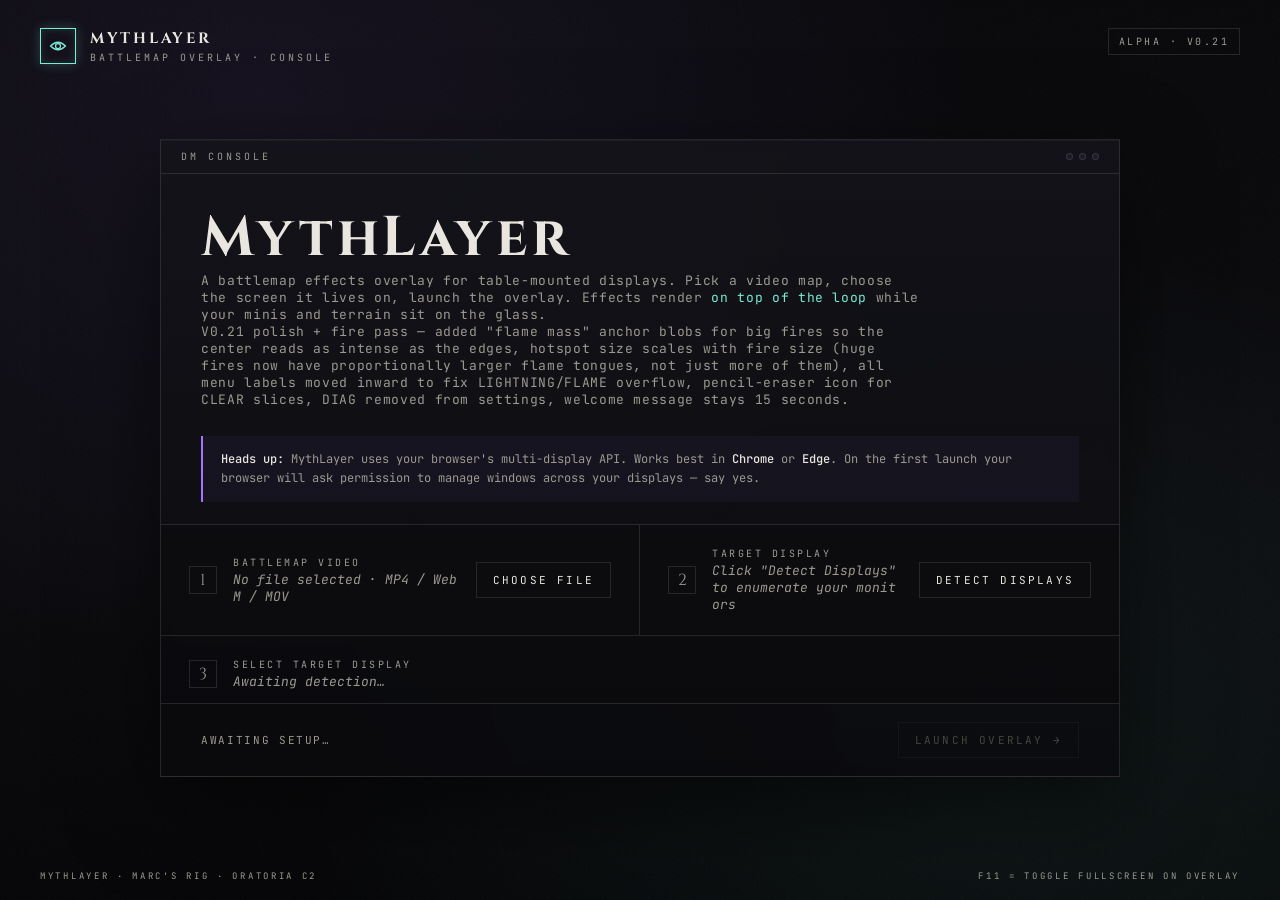
==== index.html @ 9604f80f "Add files via upload" ====
<!doctype html>
<html lang="en">
<head>
<meta charset="utf-8" />
<meta name="viewport" content="width=device-width,initial-scale=1" />
<title>MythLayer — V0.21</title>
<link rel="preconnect" href="https://fonts.googleapis.com">
<link rel="preconnect" href="https://fonts.gstatic.com" crossorigin>
<link href="https://fonts.googleapis.com/css2?family=Cinzel:wght@500;700&family=JetBrains+Mono:wght@400;500;700&display=swap" rel="stylesheet">
<style>
  /* ============================================================
     MYTHLAYER  —  shared base
     ============================================================ */
  :root {
    --void: #0a0a0d;
    --void-2: #14141a;
    --void-3: #1d1d26;
    --bone: #e8e6df;
    --bone-dim: #9c9a91;
    --veil: #7aebd6;       /* veilmark cyan */
    --shard: #a374ff;      /* shard purple */
    --gold: #e6b664;       /* warm active */
    --ember: #ff6a3d;      /* fire */
    --ice: #8fd9ff;
    --venom: #8aff7a;
    --bolt: #d6e8ff;
    --radiant: #ffe89a;    /* measurement default — pale radiant yellow */
    --line: rgba(232,230,223,0.12);
  }
  *, *::before, *::after { box-sizing: border-box; }
  html, body { margin: 0; padding: 0; height: 100%; background: var(--void); color: var(--bone); font-family: 'JetBrains Mono', monospace; overflow: hidden; }

  /* ============================================================
     LAUNCHER
     ============================================================ */
  .launcher {
    min-height: 100vh;
    display: grid;
    grid-template-rows: auto 1fr auto;
    background:
      radial-gradient(ellipse at 20% 10%, rgba(163,116,255,0.08), transparent 50%),
      radial-gradient(ellipse at 80% 90%, rgba(122,235,214,0.06), transparent 50%),
      linear-gradient(180deg, #08080b 0%, #0a0a0d 60%, #050507 100%);
    position: relative;
    overflow: auto;
  }
  .launcher::before {
    content: "";
    position: fixed; inset: 0;
    background-image: url("data:image/svg+xml;utf8,<svg xmlns='http://www.w3.org/2000/svg' width='120' height='120'><filter id='n'><feTurbulence type='fractalNoise' baseFrequency='0.9' numOctaves='2' stitchTiles='stitch'/><feColorMatrix values='0 0 0 0 0.9 0 0 0 0 0.9 0 0 0 0 0.85 0 0 0 0.06 0'/></filter><rect width='100%25' height='100%25' filter='url(%23n)'/></svg>");
    opacity: 0.5; pointer-events: none; z-index: 1;
  }
  .launcher header {
    padding: 28px 40px 0;
    display: flex; justify-content: space-between; align-items: flex-start;
    position: relative; z-index: 2;
  }
  .brand {
    display: flex; align-items: center; gap: 14px;
  }
  .brand-mark {
    width: 36px; height: 36px;
    border: 1px solid var(--veil);
    display: grid; place-items: center;
    box-shadow: 0 0 12px rgba(122,235,214,0.25), inset 0 0 8px rgba(122,235,214,0.15);
  }
  .brand-mark svg { width: 20px; height: 20px; stroke: var(--veil); fill: none; stroke-width: 1.5; }
  .brand-text {
    font-family: 'Cinzel', serif;
    letter-spacing: 0.18em;
    font-weight: 700;
    font-size: 15px;
    color: var(--bone);
  }
  .brand-text small {
    display: block;
    font-family: 'JetBrains Mono', monospace;
    font-weight: 400;
    font-size: 10px;
    letter-spacing: 0.3em;
    color: var(--bone-dim);
    margin-top: 2px;
  }
  .ver {
    font-size: 10px; letter-spacing: 0.25em;
    color: var(--bone-dim);
    border: 1px solid var(--line);
    padding: 6px 10px;
    text-transform: uppercase;
  }

  .stage {
    display: grid; place-items: center;
    padding: 40px;
    position: relative; z-index: 2;
  }
  .console {
    width: min(960px, 100%);
    border: 1px solid var(--line);
    background: linear-gradient(180deg, rgba(20,20,26,0.85), rgba(10,10,13,0.85));
    backdrop-filter: blur(6px);
    box-shadow: 0 30px 80px rgba(0,0,0,0.5), inset 0 1px 0 rgba(255,255,255,0.04);
  }
  .console-bar {
    padding: 10px 20px;
    border-bottom: 1px solid var(--line);
    display: flex; justify-content: space-between; align-items: center;
    font-size: 10px; letter-spacing: 0.3em; color: var(--bone-dim);
  }
  .console-bar .dots { display: flex; gap: 6px; }
  .console-bar .dot { width: 7px; height: 7px; border-radius: 50%; background: var(--void-3); border: 1px solid var(--line); }
  .console-bar .dot.live { background: var(--veil); box-shadow: 0 0 6px var(--veil); border-color: var(--veil); }

  .title {
    font-family: 'Cinzel', serif;
    font-weight: 700;
    font-size: 56px;
    margin: 36px 40px 6px;
    letter-spacing: 0.06em;
    line-height: 1;
    background: linear-gradient(90deg, var(--bone) 0%, var(--bone) 60%, var(--veil) 100%);
    -webkit-background-clip: text;
    background-clip: text;
    color: transparent;
  }
  .subtitle {
    margin: 0 40px 28px;
    font-size: 13px;
    color: var(--bone-dim);
    letter-spacing: 0.05em;
    max-width: 720px;
  }
  .subtitle .accent { color: var(--veil); }

  .steps {
    border-top: 1px solid var(--line);
    display: grid;
    grid-template-columns: 1fr 1fr;
  }
  .step {
    padding: 22px 28px;
    display: flex; gap: 16px; align-items: center;
    border-bottom: 1px solid var(--line);
    background: rgba(10,10,13,0.4);
  }
  .step:nth-child(odd) { border-right: 1px solid var(--line); }
  .step .num {
    width: 28px; height: 28px;
    border: 1px solid var(--line);
    display: grid; place-items: center;
    font-family: 'Cinzel', serif;
    color: var(--bone-dim);
    flex-shrink: 0;
  }
  .step.done .num { color: var(--veil); border-color: var(--veil); box-shadow: 0 0 6px rgba(122,235,214,0.3); }
  .step .body { flex: 1; }
  .step .label { display: block; font-size: 10px; letter-spacing: 0.25em; color: var(--bone-dim); text-transform: uppercase; }
  .step .value { display: block; font-size: 13px; color: var(--bone); margin-top: 2px; word-break: break-all; }
  .step .value.empty { color: var(--bone-dim); font-style: italic; }
  .step .btn { flex-shrink: 0; }

  .btn {
    background: transparent;
    border: 1px solid var(--line);
    color: var(--bone);
    font-family: 'JetBrains Mono', monospace;
    font-size: 11px; letter-spacing: 0.2em;
    padding: 10px 16px;
    text-transform: uppercase;
    cursor: pointer;
    transition: border-color 200ms, color 200ms, box-shadow 200ms;
  }
  .btn:hover { border-color: var(--veil); color: var(--veil); box-shadow: 0 0 8px rgba(122,235,214,0.2); }
  .btn:disabled { opacity: 0.4; cursor: not-allowed; }
  .btn:disabled:hover { border-color: var(--line); color: var(--bone); box-shadow: none; }
  .btn.primary {
    border-color: var(--gold); color: var(--gold);
  }
  .btn.primary:hover { box-shadow: 0 0 12px rgba(230,182,100,0.35); }
  .btn.primary:disabled { border-color: var(--line); color: var(--bone-dim); }

  .display-list {
    padding: 18px 40px 22px;
    border-bottom: 1px solid var(--line);
    display: flex; gap: 10px; flex-wrap: wrap;
  }
  /* V0.05: Step 3 header — mirrors the .step visual but spans the row above the picker */
  .step-header {
    padding: 22px 28px 12px;
    display: flex; gap: 16px; align-items: center;
    background: rgba(10,10,13,0.4);
    border-bottom: 1px solid transparent;
  }
  .step-header .num {
    width: 28px; height: 28px;
    border: 1px solid var(--line);
    display: grid; place-items: center;
    font-family: 'Cinzel', serif;
    color: var(--bone-dim);
    flex-shrink: 0;
  }
  .step-header.done .num { color: var(--veil); border-color: var(--veil); box-shadow: 0 0 6px rgba(122,235,214,0.3); }
  .step-header .label { font-size: 10px; letter-spacing: 0.25em; color: var(--bone-dim); text-transform: uppercase; display: block; }
  .step-header .value { font-size: 13px; color: var(--bone-dim); font-style: italic; margin-top: 2px; display: block; }
  .step-header.done .value { color: var(--veil); font-style: normal; }
  .display-chip {
    border: 1px solid var(--line);
    padding: 12px 14px;
    cursor: pointer;
    transition: border-color 200ms, background 200ms;
    min-width: 200px;
  }
  .display-chip:hover { border-color: var(--veil); background: rgba(122,235,214,0.05); }
  .display-chip.selected { border-color: var(--gold); background: rgba(230,182,100,0.05); box-shadow: 0 0 10px rgba(230,182,100,0.2); }
  .display-chip .dlabel { font-size: 12px; color: var(--bone); }
  .display-chip .dmeta { font-size: 10px; letter-spacing: 0.2em; color: var(--bone-dim); margin-top: 4px; text-transform: uppercase; }

  .footer {
    padding: 18px 40px;
    display: flex; justify-content: space-between; align-items: center;
    border-top: 1px solid var(--line);
  }
  .status {
    font-size: 11px; letter-spacing: 0.15em; color: var(--bone-dim); text-transform: uppercase;
  }
  .status .ok { color: var(--veil); }
  .status .warn { color: var(--gold); }
  .status .err { color: var(--ember); }

  .launcher footer {
    padding: 18px 40px;
    display: flex; justify-content: space-between;
    font-size: 9px; letter-spacing: 0.3em; color: var(--bone-dim); text-transform: uppercase;
    position: relative; z-index: 2;
  }

  /* Banner: drops down from top with status info */
  .banner {
    position: fixed; left: 50%; top: -60px;
    transform: translateX(-50%);
    padding: 14px 28px;
    background: rgba(10,10,13,0.95);
    border: 1px solid var(--gold);
    box-shadow: 0 0 20px rgba(230,182,100,0.3);
    color: var(--gold);
    font-size: 12px; letter-spacing: 0.25em; text-transform: uppercase;
    z-index: 100;
    transition: top 350ms cubic-bezier(0.2, 0.8, 0.2, 1);
    backdrop-filter: blur(8px);
    max-width: 90vw;
    text-align: center;
  }
  .banner.show { top: 24px; }
  .banner.ok { border-color: var(--veil); color: var(--veil); box-shadow: 0 0 20px rgba(122,235,214,0.3); }
  .banner.err { border-color: var(--ember); color: var(--ember); box-shadow: 0 0 20px rgba(255,106,61,0.3); }

  .hint {
    margin: 0 40px 22px;
    padding: 14px 18px;
    border-left: 2px solid var(--shard);
    background: rgba(163,116,255,0.05);
    font-size: 12px;
    color: var(--bone-dim);
    line-height: 1.6;
  }
  .hint b { color: var(--bone); font-weight: 500; }

  /* ============================================================
     OVERLAY  —  fullscreen battlemap window
     ============================================================ */
  body.overlay-mode { background: #000; cursor: none; }
  body.overlay-mode.cursor-outside { cursor: default; }

  #ov-stage {
    position: fixed; inset: 0;
    background: #000;
    overflow: hidden;
  }
  #ov-video {
    position: absolute; inset: 0;
    width: 100%; height: 100%;
    object-fit: cover;
    background: #000;
  }
  #ov-canvas {
    position: absolute; inset: 0;
    width: 100%; height: 100%;
    pointer-events: none;
  }
  #ov-tint {
    position: absolute; inset: 0;
    pointer-events: none;
    transition: background 800ms ease, opacity 800ms ease;
    mix-blend-mode: multiply;
    opacity: 0;
  }
  #ov-tint.night { background: rgba(0,0,0,0.78); opacity: 1; }
  #ov-tint.day { background: rgba(255,232,180,0.35); opacity: 1; mix-blend-mode: screen; }

  #ov-cursor {
    position: fixed;
    width: 36px; height: 36px;
    margin-left: -18px; margin-top: -18px;
    pointer-events: none;
    transform: translate3d(-100px,-100px,0);
    z-index: 50;
  }
  /* V0.10: cursor-size variants — the SETTINGS sub-radial cycles these.
     Default (matching pre-V0.10 behavior) is the medium 36px size. */
  body.cursor-small  #ov-cursor { width: 22px; height: 22px; margin-left: -11px; margin-top: -11px; }
  body.cursor-medium #ov-cursor { width: 36px; height: 36px; margin-left: -18px; margin-top: -18px; }
  body.cursor-large  #ov-cursor { width: 56px; height: 56px; margin-left: -28px; margin-top: -28px; }
  body.cursor-outside #ov-cursor { display: none; }
  /* V0.05.2: while a confirm modal is open, swap the custom crosshair for the
     OS cursor so the user never loses their pointer behind the dialog. The
     modal's buttons declare cursor: pointer themselves. */
  body.modal-open { cursor: auto; }
  body.modal-open #ov-cursor { display: none; }

  #ov-toast {
    position: fixed; left: 50%; top: 32px;
    transform: translateX(-50%);
    padding: 8px 16px;
    border: 1px solid var(--line);
    background: rgba(10,10,13,0.7);
    color: var(--bone);
    font-size: 11px; letter-spacing: 0.2em; text-transform: uppercase;
    z-index: 60;
    opacity: 0; transition: opacity 300ms;
    pointer-events: none;
    backdrop-filter: blur(6px);
  }
  #ov-toast.show { opacity: 1; }

  /* tool indicator (small chip showing active tool) */
  #ov-toolchip {
    position: fixed; left: 16px; bottom: 16px;
    padding: 6px 12px;
    border: 1px solid var(--line);
    background: rgba(10,10,13,0.6);
    backdrop-filter: blur(6px);
    color: var(--bone-dim);
    font-size: 10px; letter-spacing: 0.25em; text-transform: uppercase;
    z-index: 55;
    opacity: 0.85;
    display: flex; gap: 14px; align-items: center;
  }
  #ov-toolchip .tval { color: var(--gold); }
  #ov-toolchip .scale { color: var(--bone-dim); border-left: 1px solid var(--line); padding-left: 14px; }
  #ov-toolchip .scale.set { color: var(--radiant); }
  #ov-toolchip .swatch {
    width: 10px; height: 10px;
    border-radius: 50%;
    border: 1px solid rgba(255,255,255,0.3);
    box-shadow: 0 0 6px currentColor;
  }
  body.cursor-outside #ov-toolchip { opacity: 0.35; }

  /* ============================================================
     CUSTOM CONFIRM MODAL  —  V0.05.1
     Replaces window.confirm() so destructive actions don't kick
     the browser out of fullscreen.
     ============================================================ */
  .confirm-modal {
    position: fixed; inset: 0;
    background: rgba(4, 4, 6, 0.72);
    backdrop-filter: blur(8px);
    z-index: 100;
    display: grid; place-items: center;
    animation: modal-in 200ms cubic-bezier(0.2, 0.9, 0.2, 1);
  }
  @keyframes modal-in {
    0%   { opacity: 0; }
    100% { opacity: 1; }
  }
  .confirm-card {
    min-width: 380px;
    max-width: 560px;
    background: rgba(14, 14, 18, 0.96);
    border: 1px solid var(--line);
    box-shadow:
      0 0 40px rgba(0, 0, 0, 0.7),
      0 0 14px rgba(230, 182, 100, 0.18),
      inset 0 0 60px rgba(122, 235, 214, 0.04);
    padding: 26px 32px 22px;
    animation: card-in 220ms cubic-bezier(0.2, 0.9, 0.2, 1.05);
  }
  @keyframes card-in {
    0%   { transform: translateY(8px) scale(0.97); opacity: 0; }
    100% { transform: translateY(0)    scale(1);    opacity: 1; }
  }
  .confirm-card h3 {
    margin: 0 0 14px;
    font-family: 'Cinzel', serif;
    font-size: 15px;
    letter-spacing: 0.22em;
    color: var(--gold);
    font-weight: 600;
    text-transform: uppercase;
  }
  .confirm-card .msg {
    font-family: 'JetBrains Mono', monospace;
    font-size: 13px;
    color: var(--bone);
    line-height: 1.55;
    margin-bottom: 22px;
    white-space: pre-wrap;
  }
  .confirm-card .row {
    display: flex;
    justify-content: flex-end;
    gap: 10px;
  }
  .confirm-card .cm-btn {
    background: transparent;
    border: 1px solid var(--line);
    color: var(--bone);
    font-family: 'JetBrains Mono', monospace;
    font-size: 11px;
    letter-spacing: 0.2em;
    padding: 10px 18px;
    text-transform: uppercase;
    cursor: pointer;
    transition: border-color 180ms, color 180ms, box-shadow 180ms, background 180ms;
  }
  .confirm-card .cm-btn:hover {
    border-color: var(--veil);
    color: var(--veil);
    box-shadow: 0 0 8px rgba(122, 235, 214, 0.25);
  }
  .confirm-card .cm-btn.primary {
    border-color: var(--gold);
    color: var(--gold);
  }
  .confirm-card .cm-btn.primary:hover {
    background: rgba(230, 182, 100, 0.08);
    box-shadow: 0 0 14px rgba(230, 182, 100, 0.4);
  }
  .confirm-card .cm-btn:focus { outline: none; }
  .confirm-card .cm-btn.primary:focus {
    box-shadow: 0 0 0 1px var(--gold), 0 0 14px rgba(230, 182, 100, 0.5);
  }

  /* ============================================================
     RADIAL MENU  —  V0.02 with per-level visual identity
     ============================================================ */
  .radial {
    position: fixed;
    /* V0.11: 356×356 (was 420×420) — 15% smaller to match the new RADIAL_R=178. */
    width: 356px; height: 356px;
    margin-left: -178px; margin-top: -178px;
    pointer-events: none;
    z-index: 70;
    animation: radial-in 180ms cubic-bezier(0.2, 0.9, 0.2, 1.05);
  }
  @keyframes radial-in {
    0%   { transform: scale(0.7); opacity: 0; }
    100% { transform: scale(1);   opacity: 1; }
  }
  .radial.open { pointer-events: auto; }
  .radial svg { width: 100%; height: 100%; overflow: visible; }

  /* slice base */
  .radial .slice {
    /* V0.05: opaque-er backdrop so labels stay legible on bright/snowy/animated maps */
    fill: rgba(8,8,11,0.92);
    stroke: var(--line);
    stroke-width: 1;
    cursor: pointer;
    transition: fill 150ms, stroke 150ms;
  }
  .radial .slice-icon {
    fill: var(--bone);
    stroke: var(--bone);
    fill-opacity: 0.85;
    pointer-events: none;
    transition: fill 150ms, stroke 150ms, fill-opacity 150ms;
    /* V0.05: dark halo behind icon glyphs */
    filter: drop-shadow(0 0 3px rgba(0,0,0,0.95));
  }
  .radial .slice-label {
    fill: var(--bone);
    font-family: 'JetBrains Mono', monospace;
    font-size: 10px;
    letter-spacing: 0.15em;
    text-anchor: middle;
    pointer-events: none;
    text-transform: uppercase;
    transition: fill 150ms;
    /* V0.05: paint a thick dark stroke BEHIND the fill so the label reads
       cleanly against any slice color, plus a soft halo for extra contrast. */
    paint-order: stroke fill;
    stroke: rgba(0,0,0,0.85);
    stroke-width: 3px;
    stroke-linejoin: round;
    font-weight: 600;
    filter: drop-shadow(0 0 4px rgba(0,0,0,0.85));
  }
  /* V0.20: the value half of a stacked "STATE · VALUE" label — slightly smaller
     and dimmer than the state name, like a status indicator. Reads as the
     current setting value rather than competing with the name above it. */
  .radial .slice-label-value {
    fill: var(--gold);
    font-size: 9px;
    letter-spacing: 0.20em;
  }
  .radial .ring-outer, .radial .ring-inner {
    fill: none;
    stroke: var(--line);
    stroke-width: 1;
    pointer-events: none;
  }
  .radial .center {
    fill: rgba(8,8,11,0.96);
    stroke: var(--line);
    pointer-events: none;
  }
  .radial .center-text {
    fill: var(--bone);
    font-family: 'Cinzel', serif;
    font-size: 14px;
    letter-spacing: 0.25em;
    text-anchor: middle;
    pointer-events: none;
    /* V0.05: same outline treatment as slice labels */
    paint-order: stroke fill;
    stroke: rgba(0,0,0,0.85);
    stroke-width: 3px;
    stroke-linejoin: round;
    filter: drop-shadow(0 0 4px rgba(0,0,0,0.7));
  }
  .radial .center-sub {
    fill: var(--bone-dim);
    font-family: 'JetBrains Mono', monospace;
    font-size: 8px;
    letter-spacing: 0.3em;
    text-anchor: middle;
    pointer-events: none;
    paint-order: stroke fill;
    stroke: rgba(0,0,0,0.85);
    stroke-width: 2.5px;
    stroke-linejoin: round;
  }
  /* V0.05.2: hotkey legend inside the center disc (top-level radial only). */
  .radial .hotkey-key {
    fill: var(--gold);
    font-family: 'JetBrains Mono', monospace;
    font-size: 8px;
    font-weight: 700;
    letter-spacing: 0.15em;
    text-anchor: end;
    pointer-events: none;
    paint-order: stroke fill;
    stroke: rgba(0,0,0,0.85);
    stroke-width: 2.4px;
    stroke-linejoin: round;
  }
  .radial .hotkey-desc {
    fill: var(--bone-dim);
    font-family: 'JetBrains Mono', monospace;
    font-size: 8px;
    letter-spacing: 0.2em;
    text-anchor: start;
    pointer-events: none;
    paint-order: stroke fill;
    stroke: rgba(0,0,0,0.85);
    stroke-width: 2.4px;
    stroke-linejoin: round;
  }
  .radial .pip {
    fill: var(--bone-dim);
    pointer-events: none;
  }

  /* ---- per-level identity ---- */
  /* TOP level — neutral bone */
  .radial.lvl-top .slice:hover { fill: rgba(232,230,223,0.10); stroke: var(--bone); }
  .radial.lvl-top .slice.active { fill: rgba(232,230,223,0.16); stroke: var(--bone); }
  .radial.lvl-top .ring-outer, .radial.lvl-top .ring-inner { stroke: rgba(232,230,223,0.18); }
  .radial.lvl-top .center { stroke: rgba(232,230,223,0.30); }
  .radial.lvl-top .center-text { fill: var(--bone); }

  /* EFFECT level — ember */
  .radial.lvl-effect .slice:hover { fill: rgba(255,106,61,0.16); stroke: var(--ember); }
  .radial.lvl-effect .slice.active { fill: rgba(255,106,61,0.22); stroke: var(--ember); }
  .radial.lvl-effect .ring-outer, .radial.lvl-effect .ring-inner { stroke: rgba(255,106,61,0.30); }
  .radial.lvl-effect .center { stroke: rgba(255,106,61,0.55); filter: drop-shadow(0 0 8px rgba(255,106,61,0.35)); }
  .radial.lvl-effect .center-text { fill: var(--ember); }

  /* MEASURE level — radiant gold */
  .radial.lvl-measure .slice:hover { fill: rgba(255,232,154,0.18); stroke: var(--radiant); }
  .radial.lvl-measure .slice.active { fill: rgba(255,232,154,0.25); stroke: var(--radiant); }
  .radial.lvl-measure .ring-outer, .radial.lvl-measure .ring-inner { stroke: rgba(255,232,154,0.35); }
  .radial.lvl-measure .center { stroke: rgba(255,232,154,0.55); filter: drop-shadow(0 0 10px rgba(255,232,154,0.35)); }
  .radial.lvl-measure .center-text { fill: var(--radiant); }

  /* OBJECT level — shard */
  .radial.lvl-object .slice:hover { fill: rgba(163,116,255,0.18); stroke: var(--shard); }
  .radial.lvl-object .slice.active { fill: rgba(163,116,255,0.25); stroke: var(--shard); }
  .radial.lvl-object .ring-outer, .radial.lvl-object .ring-inner { stroke: rgba(163,116,255,0.30); }
  .radial.lvl-object .center { stroke: rgba(163,116,255,0.55); filter: drop-shadow(0 0 10px rgba(163,116,255,0.35)); }
  .radial.lvl-object .center-text { fill: var(--shard); }

  /* SCENE level — veil */
  .radial.lvl-scene .slice:hover { fill: rgba(122,235,214,0.18); stroke: var(--veil); }
  .radial.lvl-scene .slice.active { fill: rgba(122,235,214,0.25); stroke: var(--veil); }
  .radial.lvl-scene .ring-outer, .radial.lvl-scene .ring-inner { stroke: rgba(122,235,214,0.30); }
  .radial.lvl-scene .center { stroke: rgba(122,235,214,0.55); filter: drop-shadow(0 0 10px rgba(122,235,214,0.35)); }
  .radial.lvl-scene .center-text { fill: var(--veil); }

  /* SPELLS level — arcane violet */
  .radial.lvl-spells .slice:hover { fill: rgba(186,144,255,0.18); stroke: #ba90ff; }
  .radial.lvl-spells .slice.active { fill: rgba(186,144,255,0.25); stroke: #ba90ff; }
  .radial.lvl-spells .ring-outer, .radial.lvl-spells .ring-inner { stroke: rgba(186,144,255,0.30); }
  .radial.lvl-spells .center { stroke: rgba(186,144,255,0.55); filter: drop-shadow(0 0 10px rgba(186,144,255,0.40)); }
  .radial.lvl-spells .center-text { fill: #ba90ff; }

  /* SIZE / COLOR — chromatic, no single color identity */
  .radial.lvl-size .slice:hover { fill: rgba(255,232,154,0.16); stroke: var(--radiant); }
  .radial.lvl-size .ring-outer, .radial.lvl-size .ring-inner { stroke: rgba(255,232,154,0.25); }
  .radial.lvl-size .center { stroke: rgba(255,232,154,0.45); }
  .radial.lvl-size .center-text { fill: var(--radiant); font-size: 12px; }

  .radial.lvl-color .slice:hover { fill: rgba(255,255,255,0.10); stroke: var(--bone); }
  .radial.lvl-color .ring-outer, .radial.lvl-color .ring-inner { stroke: rgba(232,230,223,0.25); }
  .radial.lvl-color .center { stroke: rgba(232,230,223,0.40); }
  .radial.lvl-color .center-text { fill: var(--bone); font-size: 12px; }

  /* ===== V0.03: distance hint tooltip ===== */
  #ov-distance-hint {
    position: fixed;
    pointer-events: none;
    z-index: 65;
    padding: 8px 14px;
    background: rgba(10,10,13,0.88);
    border: 1px solid var(--radiant);
    color: var(--radiant);
    font-size: 11px; letter-spacing: 0.2em; text-transform: uppercase;
    backdrop-filter: blur(6px);
    box-shadow: 0 0 12px rgba(255,232,154,0.25);
    transform: translate3d(-50%, -200%, 0);
    opacity: 0;
    transition: opacity 200ms;
    white-space: nowrap;
  }
  #ov-distance-hint.show { opacity: 1; }
  #ov-distance-hint .key {
    color: var(--bone);
    border: 1px solid var(--line);
    padding: 1px 6px;
    margin: 0 4px;
    border-radius: 2px;
    background: rgba(232,230,223,0.05);
  }

  /* context menu (right-click on shape/object) */
  .ctxmenu {
    position: fixed;
    background: rgba(10,10,13,0.92);
    border: 1px solid var(--line);
    backdrop-filter: blur(8px);
    z-index: 75;
    min-width: 180px;
    padding: 4px 0;
  }
  .ctxmenu .item {
    padding: 8px 16px;
    color: var(--bone);
    font-size: 11px;
    letter-spacing: 0.15em;
    text-transform: uppercase;
    cursor: pointer;
    border-left: 2px solid transparent;
  }
  .ctxmenu .item:hover { background: rgba(122,235,214,0.08); border-left-color: var(--veil); color: var(--veil); }
  .ctxmenu .sep { height: 1px; background: var(--line); margin: 4px 0; }
  /* V0.04: non-interactive hint chip at the top of the menu */
  /* V0.14: slice context menu (ADD/EDIT/DELETE on customizable submenus). */
  .ctxmenu .slicectx-glyph {
    display: inline-block; width: 18px; text-align: center;
    color: var(--gold);
    font-weight: 700;
    margin-right: 6px;
  }
  .ctxmenu .item.slicectx-danger { color: var(--ember); }
  .ctxmenu .item.slicectx-danger:hover {
    background: rgba(255,106,61,0.10);
    border-left-color: var(--ember);
    color: var(--ember);
  }
  .ctxmenu .item.slicectx-danger .slicectx-glyph { color: var(--ember); }
  /* V0.18: inline slider row inside the right-click context menu.
     Hover state explicitly disabled — this is a control, not a button. */
  .ctxmenu .item.slider-row {
    display: flex;
    align-items: center;
    gap: 10px;
    padding: 8px 14px;
    cursor: default;
  }
  .ctxmenu .item.slider-row:hover {
    background: transparent;
    border-left-color: transparent;
    color: var(--bone);
  }
  .ctxmenu .slider-row .slider-label {
    flex: 0 0 78px;
    font-size: 10px;
    letter-spacing: 0.18em;
    color: var(--bone-dim);
  }
  .ctxmenu .slider-row .slider-input {
    flex: 1;
    -webkit-appearance: none; appearance: none;
    background: rgba(0,0,0,0.5);
    height: 5px;
    border: 1px solid var(--line);
    border-radius: 0;
    outline: none;
    cursor: pointer;
    margin: 0;
  }
  .ctxmenu .slider-row .slider-input::-webkit-slider-thumb {
    -webkit-appearance: none; appearance: none;
    width: 12px; height: 12px;
    background: var(--gold);
    border: 1px solid rgba(0,0,0,0.7);
    cursor: grab;
  }
  .ctxmenu .slider-row .slider-input::-moz-range-thumb {
    width: 12px; height: 12px;
    background: var(--gold);
    border: 1px solid rgba(0,0,0,0.7);
    cursor: grab;
  }
  .ctxmenu .slider-row .slider-value {
    flex: 0 0 40px;
    text-align: right;
    font-family: 'JetBrains Mono', monospace;
    font-size: 11px;
    color: var(--gold);
    letter-spacing: 0.06em;
  }
  /* V0.14: spell picker / editor modal. Uses .confirm-modal backdrop + a wider
     .confirm-card variant with tabs, search, scrollable list, and a custom-form
     pane. */
  .confirm-modal.spellmodal .spellcard {
    min-width: 540px;
    max-width: 620px;
    padding: 22px 24px;
  }
  .sm-tabs { display: flex; gap: 0; border-bottom: 1px solid var(--line); margin: 0 -24px 14px; padding: 0 24px; }
  .sm-tab {
    background: transparent;
    border: 0; border-bottom: 2px solid transparent;
    color: var(--bone-dim);
    font-family: 'JetBrains Mono', monospace;
    font-size: 10.5px; letter-spacing: 0.2em;
    padding: 8px 14px;
    cursor: pointer;
    transition: color 130ms, border-color 130ms;
  }
  .sm-tab:hover { color: var(--bone); }
  .sm-tab.active { color: var(--gold); border-bottom-color: var(--gold); }
  .sm-pane.hidden { display: none; }
  /* Compendium pane */
  .sm-searchwrap { margin-bottom: 10px; }
  .sm-search {
    width: 100%;
    background: rgba(0,0,0,0.4);
    border: 1px solid var(--line);
    color: var(--bone);
    font-family: 'JetBrains Mono', monospace;
    font-size: 12px;
    padding: 8px 12px;
    letter-spacing: 0.1em;
    outline: none;
    transition: border-color 130ms;
  }
  .sm-search:focus { border-color: var(--gold); }
  .sm-list {
    max-height: 380px;
    overflow-y: auto;
    border: 1px solid var(--line);
    background: rgba(0,0,0,0.25);
  }
  .sm-list::-webkit-scrollbar { width: 8px; }
  .sm-list::-webkit-scrollbar-track { background: rgba(0,0,0,0.3); }
  .sm-list::-webkit-scrollbar-thumb { background: rgba(232,230,223,0.18); }
  .sm-grpheader {
    padding: 6px 12px;
    font-family: 'JetBrains Mono', monospace;
    font-size: 9px;
    letter-spacing: 0.3em;
    color: var(--gold);
    background: rgba(255,232,154,0.06);
    border-top: 1px solid var(--line);
  }
  .sm-grpheader:first-child { border-top: none; }
  .sm-row {
    display: flex; justify-content: space-between; align-items: center;
    padding: 7px 14px;
    font-family: 'JetBrains Mono', monospace;
    font-size: 11.5px;
    color: var(--bone);
    cursor: pointer;
    border-left: 2px solid transparent;
    transition: background 100ms, border-color 100ms;
  }
  .sm-row:hover { background: rgba(122,235,214,0.06); border-left-color: var(--veil); }
  .sm-row.selected { background: rgba(255,232,154,0.10); border-left-color: var(--gold); color: var(--gold); }
  .sm-rowname { letter-spacing: 0.06em; }
  .sm-rowmeta { color: var(--bone-dim); font-size: 9.5px; letter-spacing: 0.18em; }
  .sm-empty {
    padding: 30px;
    text-align: center;
    color: var(--bone-dim);
    font-family: 'JetBrains Mono', monospace;
    font-size: 11px;
    letter-spacing: 0.2em;
  }
  /* Custom pane */
  .sm-fieldrow {
    display: flex; align-items: center; gap: 14px;
    margin-bottom: 12px;
  }
  .sm-fieldrow.hidden { display: none; }
  .sm-fieldrow label {
    flex: 0 0 100px;
    font-family: 'JetBrains Mono', monospace;
    font-size: 10px;
    letter-spacing: 0.2em;
    color: var(--bone-dim);
  }
  .sm-input {
    flex: 1;
    background: rgba(0,0,0,0.4);
    border: 1px solid var(--line);
    color: var(--bone);
    font-family: 'JetBrains Mono', monospace;
    font-size: 12px;
    padding: 7px 10px;
    letter-spacing: 0.1em;
    outline: none;
    transition: border-color 130ms;
  }
  .sm-input:focus { border-color: var(--gold); }
  .sm-dim { max-width: 100px; }
  select.sm-input { cursor: pointer; }
  /* V0.15: GRID settings modal — opacity slider + color swatches. */
  .confirm-modal.gridmodal .gridcard {
    min-width: 420px;
    max-width: 480px;
    padding: 22px 24px;
  }
  .gm-sub {
    font-family: 'JetBrains Mono', monospace;
    font-size: 9px;
    letter-spacing: 0.3em;
    color: var(--bone-dim);
    margin: -8px 0 18px;
  }
  .gm-row {
    display: flex; align-items: center; gap: 14px;
    margin-bottom: 14px;
  }
  .gm-label {
    flex: 0 0 90px;
    font-family: 'JetBrains Mono', monospace;
    font-size: 10px;
    letter-spacing: 0.2em;
    color: var(--bone-dim);
  }
  .gm-toggle {
    background: transparent;
    border: 1px solid var(--line);
    color: var(--bone);
    font-family: 'JetBrains Mono', monospace;
    font-size: 11px;
    letter-spacing: 0.2em;
    padding: 6px 18px;
    min-width: 64px;
    cursor: pointer;
    transition: border-color 130ms, color 130ms, background 130ms;
  }
  .gm-toggle.on { border-color: var(--veil); color: var(--veil); background: rgba(122,235,214,0.10); }
  .gm-toggle.off { border-color: var(--line); color: var(--bone-dim); }
  .gm-slider {
    flex: 1;
    -webkit-appearance: none; appearance: none;
    background: rgba(0,0,0,0.4);
    height: 6px;
    border: 1px solid var(--line);
    border-radius: 0;
    outline: none;
    cursor: pointer;
  }
  .gm-slider::-webkit-slider-thumb {
    -webkit-appearance: none; appearance: none;
    width: 14px; height: 14px;
    background: var(--gold);
    border: 1px solid rgba(0,0,0,0.7);
    cursor: grab;
  }
  .gm-slider::-moz-range-thumb {
    width: 14px; height: 14px;
    background: var(--gold);
    border: 1px solid rgba(0,0,0,0.7);
    cursor: grab;
  }
  .gm-value {
    flex: 0 0 48px;
    text-align: right;
    font-family: 'JetBrains Mono', monospace;
    font-size: 11px;
    color: var(--gold);
    letter-spacing: 0.1em;
  }
  .gm-swatches { display: flex; gap: 10px; }
  .gm-swatch {
    width: 30px; height: 30px;
    border: 2px solid rgba(232,230,223,0.25);
    cursor: pointer;
    padding: 0;
    transition: border-color 130ms, transform 130ms;
  }
  .gm-swatch:hover { border-color: var(--bone); transform: scale(1.05); }
  .gm-swatch.selected { border-color: var(--gold); box-shadow: 0 0 0 1px var(--gold); }
  .ctxmenu .hint {
    padding: 6px 16px 4px;
    color: var(--bone-dim);
    font-size: 9.5px;
    letter-spacing: 0.20em;
    text-transform: uppercase;
    border-left: 2px solid transparent;
    user-select: none;
    cursor: default;
    opacity: 0.85;
  }

  /* calibration prompt */
  .cal-prompt {
    position: fixed; left: 50%; top: 50%;
    transform: translate(-50%, -50%);
    padding: 24px 32px;
    background: rgba(10,10,13,0.95);
    border: 1px solid var(--radiant);
    box-shadow: 0 0 30px rgba(255,232,154,0.25);
    backdrop-filter: blur(10px);
    z-index: 80;
    text-align: center;
    min-width: 320px;
  }
  .cal-prompt h3 {
    margin: 0 0 8px;
    font-family: 'Cinzel', serif;
    color: var(--radiant);
    letter-spacing: 0.2em;
    font-size: 14px;
    text-transform: uppercase;
  }
  .cal-prompt p {
    margin: 0 0 16px;
    color: var(--bone-dim);
    font-size: 11px;
    letter-spacing: 0.1em;
  }
  .cal-prompt input {
    background: rgba(10,10,13,0.8);
    border: 1px solid var(--radiant);
    color: var(--radiant);
    font-family: 'JetBrains Mono', monospace;
    font-size: 16px;
    text-align: center;
    padding: 8px 12px;
    width: 100px;
    letter-spacing: 0.1em;
    outline: none;
  }
  .cal-prompt .ft { color: var(--bone-dim); margin-left: 8px; font-size: 11px; letter-spacing: 0.2em; text-transform: uppercase; }
  .cal-prompt .actions { margin-top: 16px; display: flex; gap: 10px; justify-content: center; }
</style>
</head>
<body>

<!-- ============================================================
     LAUNCHER MARKUP
     ============================================================ -->
<div class="launcher" id="launcher-root">
  <header>
    <div class="brand">
      <div class="brand-mark">
        <svg viewBox="0 0 24 24"><path d="M3 12 Q12 3 21 12 Q12 21 3 12 Z"/><circle cx="12" cy="12" r="3"/></svg>
      </div>
      <div class="brand-text">
        MYTHLAYER
        <small>BATTLEMAP OVERLAY · CONSOLE</small>
      </div>
    </div>
    <div class="ver">Alpha · v0.21</div>
  </header>

  <div class="stage">
    <div class="console">
      <div class="console-bar">
        <span>DM CONSOLE</span>
        <span class="dots">
          <span class="dot" id="dot1"></span>
          <span class="dot" id="dot2"></span>
          <span class="dot" id="dot3"></span>
        </span>
      </div>

      <h1 class="title">MythLayer</h1>
      <p class="subtitle">
        A battlemap effects overlay for table-mounted displays. Pick a video map, choose the screen it lives on,
        launch the overlay. Effects render <span class="accent">on top of the loop</span> while your minis and terrain sit on the glass.
        <br>V0.21 polish + fire pass — added "flame mass" anchor blobs for big fires so the center reads as intense as the edges, hotspot size scales with fire size (huge fires now have proportionally larger flame tongues, not just more of them), all menu labels moved inward to fix LIGHTNING/FLAME overflow, pencil-eraser icon for CLEAR slices, DIAG removed from settings, welcome message stays 15 seconds.
      </p>

      <div class="hint">
        <b>Heads up:</b> MythLayer uses your browser's multi-display API. Works best in <b>Chrome</b> or <b>Edge</b>.
        On the first launch your browser will ask permission to manage windows across your displays — say yes.
      </div>

      <div class="steps">
        <div class="step" id="step-video">
          <div class="num">1</div>
          <div class="body">
            <span class="label">Battlemap Video</span>
            <span class="value empty" id="video-name">No file selected · MP4 / WebM / MOV</span>
          </div>
          <input type="file" id="video-input" accept="video/*" style="display:none">
          <button class="btn" onclick="document.getElementById('video-input').click()">Choose File</button>
        </div>

        <div class="step" id="step-display">
          <div class="num">2</div>
          <div class="body">
            <span class="label">Target Display</span>
            <span class="value empty" id="display-name">Click "Detect Displays" to enumerate your monitors</span>
          </div>
          <button class="btn" id="btn-detect">Detect Displays</button>
        </div>
      </div>

      <div class="step-header" id="step-pick">
        <div class="num">3</div>
        <div class="body">
          <span class="label">Select Target Display</span>
          <span class="value" id="step-pick-value">Awaiting detection…</span>
        </div>
      </div>
      <div class="display-list" id="display-list" style="display:none"></div>

      <div class="manual-fallback" id="manual-fallback" style="display:none; padding: 0 40px 18px; border-bottom: 1px solid var(--line);">
        <div style="padding: 14px 18px; border-left: 2px solid var(--gold); background: rgba(230,182,100,0.05); font-size: 12px; color: var(--bone-dim); line-height: 1.6;">
          <b style="color: var(--bone);">Manual mode:</b> the overlay window will open at default size. Drag it to your TV, then click inside it to enter fullscreen. F11 also toggles fullscreen.
          <div style="margin-top:10px"><button class="btn" id="btn-manual-launch">Open Overlay Window</button></div>
        </div>
      </div>

      <div class="footer">
        <div class="status" id="status">Awaiting setup…</div>
        <button class="btn primary" id="btn-launch" disabled>Launch Overlay →</button>
      </div>
    </div>
  </div>

  <footer>
    <span>MYTHLAYER · MARC'S RIG · ORATORIA C2</span>
    <span>F11 = TOGGLE FULLSCREEN ON OVERLAY</span>
  </footer>
</div>

<!-- ============================================================
     OVERLAY MARKUP (hidden until overlay mode)
     ============================================================ -->
<div id="overlay-root" style="display:none">
  <div id="ov-stage">
    <video id="ov-video" autoplay muted loop playsinline></video>
    <canvas id="ov-canvas"></canvas>
    <div id="ov-tint"></div>
  </div>
  <div id="ov-cursor">
    <svg viewBox="0 0 36 36" width="36" height="36">
      <circle cx="18" cy="18" r="14" fill="none" stroke="rgba(230,182,100,0.35)" stroke-width="1"/>
      <circle cx="18" cy="18" r="3" fill="none" stroke="rgba(230,182,100,0.9)" stroke-width="1"/>
      <line x1="18" y1="2"  x2="18" y2="9"  stroke="rgba(230,182,100,0.7)" stroke-width="1"/>
      <line x1="18" y1="27" x2="18" y2="34" stroke="rgba(230,182,100,0.7)" stroke-width="1"/>
      <line x1="2"  y1="18" x2="9"  y2="18" stroke="rgba(230,182,100,0.7)" stroke-width="1"/>
      <line x1="27" y1="18" x2="34" y2="18" stroke="rgba(230,182,100,0.7)" stroke-width="1"/>
    </svg>
  </div>
  <div id="ov-toolchip">
    <span>TOOL · <span class="tval" id="tool-val">FIRE</span></span>
    <span class="swatch" id="tool-swatch" style="display:none;color:var(--radiant)"></span>
    <span class="scale" id="scale-chip">SCALE · UNCALIBRATED</span>
    <span class="scale set" id="snap-chip" style="display:none">SNAP · ON</span>
    <span class="scale set" id="grid-chip" style="display:none">GRID · ON</span>
  </div>
  <div id="ov-toast"></div>
  <div id="ov-distance-hint">
    <span class="key">RIGHT-CLICK</span> TO FINISH · <span class="key">ESC</span> TO CANCEL
  </div>
</div>

<script>
/* ================================================================
   MYTHLAYER  —  application script (V0.21)
   Architecture:
     - One HTML file, two modes (launcher vs overlay) selected by URL hash.
     - Launcher window opens an overlay window on the chosen display,
       sends it the video file via postMessage.
   ================================================================ */

const IS_OVERLAY = location.hash === '#overlay';

if (IS_OVERLAY) {
  document.getElementById('launcher-root').style.display = 'none';
  document.getElementById('overlay-root').style.display = 'block';
  document.body.classList.add('overlay-mode');
  initOverlay();
} else {
  document.getElementById('overlay-root').style.display = 'none';
  initLauncher();
}

/* ================================================================
   LAUNCHER LOGIC  (unchanged from V0.01 except version strings)
   ================================================================ */
function initLauncher() {
  const state = {
    file: null,
    screens: [],
    selectedScreen: null,
    permissionGranted: false,
    manualMode: false,
  };

  const $ = id => document.getElementById(id);
  const setStatus = (txt, cls='') => {
    const el = $('status');
    el.innerHTML = cls ? `<span class="${cls}">${txt}</span>` : txt;
  };

  const bannerEl = document.createElement('div');
  bannerEl.className = 'banner';
  document.body.appendChild(bannerEl);
  let bannerTimer = 0;
  function banner(text, kind = '', ms = 3500) {
    bannerEl.className = 'banner show ' + kind;
    bannerEl.textContent = text;
    clearTimeout(bannerTimer);
    if (ms > 0) bannerTimer = setTimeout(() => bannerEl.classList.remove('show'), ms);
  }

  window.addEventListener('error', (e) => {
    console.error('[MythLayer] Uncaught error:', e.error || e.message);
    banner(`ERROR: ${(e.error && e.error.message) || e.message}`, 'err', 8000);
    setStatus(`Uncaught error: ${(e.error && e.error.message) || e.message}`, 'err');
  });
  window.addEventListener('unhandledrejection', (e) => {
    console.error('[MythLayer] Unhandled rejection:', e.reason);
    banner(`ERROR: ${e.reason && e.reason.message ? e.reason.message : e.reason}`, 'err', 8000);
    setStatus(`Unhandled rejection: ${e.reason && e.reason.message ? e.reason.message : e.reason}`, 'err');
  });

  $('video-input').addEventListener('change', (e) => {
    const f = e.target.files[0];
    if (!f) return;
    state.file = f;
    $('video-name').textContent = `${f.name}  ·  ${(f.size/1024/1024).toFixed(1)} MB`;
    $('video-name').classList.remove('empty');
    $('step-video').classList.add('done');
    $('dot1').classList.add('live');
    setStatus(`Loaded: ${f.name}`, 'ok');
    refreshLaunchButton();
  });

  $('btn-detect').addEventListener('click', async () => {
    banner('Requesting display permission…', '', 0);
    if (!('getScreenDetails' in window)) {
      enterManualMode('Multi-display API not available in this browser. Use Chrome or Edge for auto-detection — or use manual mode below.');
      return;
    }
    try {
      const details = await window.getScreenDetails();
      if (!details || !details.screens || details.screens.length === 0) {
        enterManualMode('Browser returned no display info. Falling back to manual mode.');
        return;
      }
      state.permissionGranted = true;
      state.screens = details.screens.map(s => ({
        label: s.label || `Display @ ${s.left},${s.top}`,
        availLeft: s.availLeft, availTop: s.availTop,
        availWidth: s.availWidth, availHeight: s.availHeight,
        // V0.05: capture per-screen DPR so the launcher can display the NATIVE
        // resolution (Windows reports CSS-logical pixels through the Window
        // Management API, so a 2560×1440 monitor at 150% scale comes back as
        // 1707×960 unless we multiply through).
        dpr: s.devicePixelRatio || 1,
        nativeWidth:  Math.round((s.availWidth  || 0) * (s.devicePixelRatio || 1)),
        nativeHeight: Math.round((s.availHeight || 0) * (s.devicePixelRatio || 1)),
        isPrimary: s.isPrimary, _ref: s,
      }));
      try {
        details.addEventListener('screenschange', () => {
          state.screens = details.screens.map(s => ({
            label: s.label || `Display @ ${s.left},${s.top}`,
            availLeft: s.availLeft, availTop: s.availTop,
            availWidth: s.availWidth, availHeight: s.availHeight,
            dpr: s.devicePixelRatio || 1,
            nativeWidth:  Math.round((s.availWidth  || 0) * (s.devicePixelRatio || 1)),
            nativeHeight: Math.round((s.availHeight || 0) * (s.devicePixelRatio || 1)),
            isPrimary: s.isPrimary, _ref: s,
          }));
          renderDisplays();
        });
      } catch (subErr) { console.warn('[MythLayer] could not subscribe to screenschange', subErr); }

      banner(`✓ DETECTED ${state.screens.length} DISPLAY${state.screens.length === 1 ? '' : 'S'} — PICK ONE BELOW`, 'ok', 4000);
      setStatus(`Detected ${state.screens.length} display${state.screens.length === 1 ? '' : 's'}.`, 'ok');
      $('dot2').classList.add('live');
      // V0.05: surface Step 3 as the active call to action
      const pickValue = $('step-pick-value');
      if (pickValue) pickValue.textContent = `${state.screens.length} display${state.screens.length === 1 ? '' : 's'} found — click one to target it`;
      renderDisplays();
      requestAnimationFrame(() => $('display-list').scrollIntoView({ behavior: 'smooth', block: 'center' }));
    } catch (err) {
      banner(`PERMISSION DENIED OR API FAILED: ${err.message || err.name}`, 'err', 6000);
      setStatus(`Permission denied or API unavailable: ${err.message || err.name}. Switching to manual mode.`, 'err');
      enterManualMode('Auto-detection failed. Use manual mode — open the overlay window, drag it to your TV, click to fullscreen.');
    }
  });

  function enterManualMode(reason) {
    state.manualMode = true;
    $('manual-fallback').style.display = 'block';
    banner(reason || 'MANUAL MODE ACTIVE', 'err', 5000);
    setStatus(reason, 'warn');
    $('display-name').textContent = 'Manual mode — drag the overlay window to your TV';
    $('display-name').classList.remove('empty');
    $('step-display').classList.add('done');
    $('dot2').classList.add('live');
    requestAnimationFrame(() => $('manual-fallback').scrollIntoView({ behavior: 'smooth', block: 'center' }));
    refreshLaunchButton();
  }

  function renderDisplays() {
    const list = $('display-list');
    list.style.display = 'flex';
    list.innerHTML = '';
    state.screens.forEach((scr, i) => {
      const chip = document.createElement('div');
      chip.className = 'display-chip';
      // V0.05: prefer native resolution; show scale factor only when it isn't 1.0
      const resText = `${scr.nativeWidth}×${scr.nativeHeight}`;
      const scaleNote = scr.dpr && Math.abs(scr.dpr - 1) > 0.01
        ? `  ·  ${scr.dpr.toFixed(2)}× SCALE`
        : '';
      chip.innerHTML = `
        <div class="dlabel">${scr.isPrimary ? '★ ' : ''}${escapeHtml(scr.label)}</div>
        <div class="dmeta">${resText}${scaleNote}  ·  pos ${scr.availLeft},${scr.availTop}</div>
      `;
      chip.addEventListener('click', () => {
        state.selectedScreen = scr;
        $('display-name').textContent = `${scr.label} — ${scr.nativeWidth}×${scr.nativeHeight}`;
        $('display-name').classList.remove('empty');
        $('step-display').classList.add('done');
        // V0.05: also mark Step 3 done with the picked display's identity
        const stepPick = $('step-pick');
        if (stepPick) {
          stepPick.classList.add('done');
          const pickValue = $('step-pick-value');
          if (pickValue) pickValue.textContent = `${scr.isPrimary ? '★ ' : ''}${scr.label}  ·  ${scr.nativeWidth}×${scr.nativeHeight}`;
        }
        list.querySelectorAll('.display-chip').forEach(c => c.classList.remove('selected'));
        chip.classList.add('selected');
        banner(`✓ TARGET: ${scr.label} (${scr.nativeWidth}×${scr.nativeHeight})`, 'ok', 2500);
        refreshLaunchButton();
      });
      list.appendChild(chip);
    });
  }

  function refreshLaunchButton() {
    const ready = state.file && (state.selectedScreen || state.manualMode);
    $('btn-launch').disabled = !ready;
    if (ready) { $('dot3').classList.add('live'); setStatus('Ready to launch.', 'ok'); }
  }

  function doLaunch(screenInfo) {
    if (!state.file) { banner('NO VIDEO FILE LOADED', 'err'); return; }
    let features;
    if (screenInfo) {
      features = [
        `left=${screenInfo.availLeft}`, `top=${screenInfo.availTop}`,
        `width=${screenInfo.availWidth}`, `height=${screenInfo.availHeight}`,
        'menubar=no', 'toolbar=no', 'location=no', 'status=no',
        'resizable=yes', 'scrollbars=no',
      ].join(',');
    } else {
      features = 'width=1280,height=720,menubar=no,toolbar=no,location=no,status=no,resizable=yes,scrollbars=no';
    }
    let overlayWin = null;
    let initSent = false;
    const onMsg = (evt) => {
      if (overlayWin && evt.source !== overlayWin) return;
      if (evt.data && evt.data.type === 'mythlayer-ready' && !initSent && overlayWin) {
        overlayWin.postMessage({ type: 'mythlayer-init', file: state.file }, '*');
        initSent = true;
        banner('OVERLAY READY — CLICK INSIDE IT FOR FULLSCREEN', 'ok', 5000);
      }
    };
    window.addEventListener('message', onMsg);

    overlayWin = window.open(location.href.split('#')[0] + '#overlay', 'mythlayer_overlay', features);
    if (!overlayWin) {
      window.removeEventListener('message', onMsg);
      banner('POPUP BLOCKED — ALLOW POPUPS FOR THIS PAGE', 'err', 6000);
      setStatus('Popup blocked. Allow popups for this page and retry.', 'err');
      return;
    }
    setStatus('Overlay launched.' + (screenInfo ? '' : ' Drag the new window to your TV, then click inside it.'), 'ok');
  }

  $('btn-launch').addEventListener('click', () => doLaunch(state.selectedScreen));
  $('btn-manual-launch').addEventListener('click', () => doLaunch(null));

  function escapeHtml(s) {
    return String(s).replace(/[&<>"']/g, c => ({'&':'&amp;','<':'&lt;','>':'&gt;','"':'&quot;',"'":'&#39;'}[c]));
  }
}

/* ================================================================
   OVERLAY LOGIC  —  V0.02
   ================================================================ */
function initOverlay() {
  const $ = id => document.getElementById(id);
  const video = $('ov-video');
  const canvas = $('ov-canvas');
  const ctx = canvas.getContext('2d');
  const cursorEl = $('ov-cursor');
  const tintEl = $('ov-tint');
  const toastEl = $('ov-toast');
  const toolValEl = $('tool-val');
  const toolSwatchEl = $('tool-swatch');
  const scaleChipEl = $('scale-chip');
  const snapChipEl  = $('snap-chip');
  const gridChipEl  = $('grid-chip');

  /* ----- persisted scale (px per ft) ----- */
  // V0.04: migrate any pre-existing hogvision.* keys to mythlayer.* so calibrations survive the rename.
  try {
    const oldScale = localStorage.getItem('hogvision.scalePxPerFt');
    if (oldScale != null && localStorage.getItem('mythlayer.scalePxPerFt') == null) {
      localStorage.setItem('mythlayer.scalePxPerFt', oldScale);
      localStorage.removeItem('hogvision.scalePxPerFt');
    }
    const oldDiag = localStorage.getItem('hogvision.diagRule');
    if (oldDiag != null && localStorage.getItem('mythlayer.diagRule') == null) {
      localStorage.setItem('mythlayer.diagRule', oldDiag);
      localStorage.removeItem('hogvision.diagRule');
    }
  } catch (e) { /* localStorage may be unavailable; safe to ignore */ }

  const SCALE_KEY = 'mythlayer.scalePxPerFt';
  let savedScale = parseFloat(localStorage.getItem(SCALE_KEY) || '');
  if (!savedScale || !isFinite(savedScale) || savedScale <= 0) savedScale = 10; // 50px per 5ft default

  const DIAG_KEY = 'mythlayer.diagRule';
  let savedDiag = localStorage.getItem(DIAG_KEY);
  if (savedDiag !== 'chebyshev' && savedDiag !== '5_10') savedDiag = 'chebyshev';

  // V0.10: Settings persistence — each setting has its own key under mythlayer.settings.*
  // so future additions don't require a schema migration.
  const SET_KEYS = {
    animIntensity: 'mythlayer.settings.animIntensity',
    cursorSize:    'mythlayer.settings.cursorSize',
    showLabels:    'mythlayer.settings.showLabels',
    gridSnap:      'mythlayer.settings.gridSnap',
    placeMulti:    'mythlayer.settings.placeMulti',
    // V0.15: virtual 1x1 grid overlay for maps that don't have a built-in grid.
    // Three settings: on/off, opacity, color. Cell size derives from the
    // calibrated pxPerFt (5ft = 1 grid cell) — no separate size setting.
    gridOn:        'mythlayer.settings.gridOn',
    gridOpacity:   'mythlayer.settings.gridOpacity',
    gridColor:     'mythlayer.settings.gridColor',
  };
  function loadSetting(key, valid, fallback) {
    try {
      const raw = localStorage.getItem(SET_KEYS[key]);
      if (raw === null) return fallback;
      if (Array.isArray(valid)) return valid.includes(raw) ? raw : fallback;
      if (valid === 'bool') return raw === 'true';
      if (valid === 'number') {
        const n = parseFloat(raw);
        return (isFinite(n)) ? n : fallback;
      }
      return raw;
    } catch (e) { return fallback; }
  }
  function saveSetting(key, value) {
    try { localStorage.setItem(SET_KEYS[key], String(value)); } catch (e) {}
  }
  const savedAnim    = loadSetting('animIntensity', ['low','medium','high'],     'medium');
  const savedCursor  = loadSetting('cursorSize',    ['small','medium','large'],  'medium');
  const savedLabels  = loadSetting('showLabels',    'bool',                       true);
  const savedSnap    = loadSetting('gridSnap',      'bool',                       false);
  const savedMulti   = loadSetting('placeMulti',    'bool',                       false);
  // V0.15: grid settings — clamped to safe ranges on load
  const savedGridOn      = loadSetting('gridOn',      'bool', false);
  let   savedGridOpacity = loadSetting('gridOpacity', 'number', 0.35);
  if (savedGridOpacity < 0.05) savedGridOpacity = 0.05;
  if (savedGridOpacity > 0.80) savedGridOpacity = 0.80;
  const savedGridColor   = loadSetting('gridColor',
    ['black','white','gold','cyan','ember'], 'black');

  /* ----- color palette for measurements ----- */
  const COLOR_PALETTE = [
    { id: 'radiant',  label: 'RADIANT', rgb: [255, 232, 154] },
    { id: 'cyan',     label: 'CYAN',    rgb: [122, 235, 214] },
    { id: 'violet',   label: 'VIOLET',  rgb: [186, 144, 255] },
    { id: 'ember',    label: 'EMBER',   rgb: [255, 130,  80] },
    { id: 'venom',    label: 'VENOM',   rgb: [140, 255, 130] },
    { id: 'bone',     label: 'BONE',    rgb: [232, 230, 223] },
  ];
  function paletteRgb(id) { const p = COLOR_PALETTE.find(c => c.id === id); return (p ? p.rgb : COLOR_PALETTE[0].rgb); }
  function rgba(rgb, a) { return `rgba(${rgb[0]},${rgb[1]},${rgb[2]},${a})`; }

  /* ----- state ----- */
  const state = {
    activeTool: 'fire',          // effect: fire/poison/lightning/ice/daylight
                                 // measure: measure:line/cone/cube/sphere/cylinder/emanation/distance
                                 // object: object:spell_circle/flame
                                 // spell: spell:<id>
                                 // util: calibrate
                                 // effect:rough = difficult terrain
    lastEffectTool: 'fire',
    lastEffectShape: 'square',   // V0.08: sticky shape default for hotkeys 1–7 (user said "default can be square")
    pendingShape: null,          // V0.08: shape variant armed alongside the current effect tool
    shapeMenuFor: null,          // V0.08: parent effect type while the SHAPE sub-radial is open
    // V0.10 — Settings (persisted via localStorage, see saveSetting / loadSettings below)
    animIntensity: savedAnim,        // 'low' | 'medium' | 'high' — multiplier on particle counts
    cursorSize:    savedCursor,      // 'small' | 'medium' | 'large' — crosshair sizing
    showLabels:    savedLabels,      // global label visibility, overrides per-placement hideLabel
    gridSnap:      savedSnap,        // snap placements + carry positions to the 5ft grid
    placeMulti:    savedMulti,       // MULTI mode — keep tool armed after placement
    // V0.15: 1×1 grid overlay state (persisted via mythlayer.settings.grid*)
    gridOn:        savedGridOn,      // whether the grid is currently rendered
    gridOpacity:   savedGridOpacity, // 0.05–0.80
    gridColor:     savedGridColor,   // 'black' | 'white' | 'gold' | 'cyan' | 'ember'
    // V0.14: persisted custom slices added by the user (per submenu).
    // Initialized from localStorage; loadCustomSlices() returns {} if none yet.
    customSlices: {},                // populated after MENUS is defined (see init below)
    pendingObject: null,
    pendingSpell: null,
    shapes: [],                  // effect shapes (existing V0.01 behavior)
    measurements: [],            // persistent measurements (V0.02)
    objects: [],
    spells: [],                  // animated spells (V0.03)
    difficultTerrain: [],        // DT zones (V0.03) — each has { id, points }
    drawing: null,               // for effect-shape freehand
    effectDraw: null,            // V0.08: in-progress square/circle effect sizing — { id, type, shape, origin }
    measureDraw: null,           // for measurement drag/click drawing
    spellDraw: null,             // for directional spell placement
    mouseX: -100, mouseY: -100,
    mouseInside: false,
    dragging: null,           // legacy alias retained for compatibility; not used in V0.06+
    carrying: null,           // V0.06: pick-up-and-place — { kind, id, origin snapshot }
    spellOrienting: null,     // V0.07: two-click directional spell placement — { id, spellId, ref, spellMeta }
    sceneTint: 'none',
    radial: null,
    contextMenu: null,
    nextId: 1,
    placeMulti: false,

    // V0.02 measurement state
    measureColor: 'radiant',
    measureSize: null,           // null = freehand-drag; or a number (feet)
    pxPerFt: savedScale,
    calibration: null,           // {phase: 1|2, p1, p2}

    // V0.03.1: 5e diagonal movement rule. 'chebyshev' (default 2024) or '5_10' (DMG variant)
    diagRule: savedDiag,

    // V0.03
    lineWidth: 5,                // default 5e line width in feet
    cylHeight: null,             // optional cylinder height in feet
  };

  /* labels for HUD */
  const TOOL_LABEL = {
    fire: 'FIRE', poison: 'POISON', lightning: 'LIGHTNING', ice: 'ICE', daylight: 'DAYLIGHT',
    darkness: 'DARKNESS', magical_darkness: 'MAGICAL DARKNESS',
    'effect:rough': 'DIFFICULT TERRAIN',
    'object:spell_circle': 'SPELL CIRCLE', 'object:flame': 'FLAME',
    'measure:distance': 'DISTANCE',
    'measure:line':     'LINE (RECT)',
    'measure:cone':     'CONE',
    'measure:cube':     'CUBE',
    'measure:sphere':   'SPHERE',
    'measure:cylinder': 'CYLINDER',
    'measure:emanation':'RADIUS',
    'calibrate': 'CALIBRATE',
  };

  function isEffectTool(t)   { return ['fire','poison','lightning','ice','daylight','darkness','magical_darkness'].includes(t); }
  function isMeasureTool(t)  { return typeof t === 'string' && t.startsWith('measure:'); }
  function isObjectTool(t)   { return typeof t === 'string' && t.startsWith('object:'); }
  function isSpellTool(t)    { return typeof t === 'string' && t.startsWith('spell:'); }
  function isRoughTool(t)    { return t === 'effect:rough'; }

  /* ----- canvas sizing ----- */
  function resize() {
    const dpr = window.devicePixelRatio || 1;
    canvas.width = window.innerWidth * dpr;
    canvas.height = window.innerHeight * dpr;
    canvas.style.width = window.innerWidth + 'px';
    canvas.style.height = window.innerHeight + 'px';
    ctx.setTransform(dpr, 0, 0, dpr, 0, 0);
  }
  window.addEventListener('resize', resize);
  resize();

  /* ----- launcher handshake ----- */
  let initReceived = false;
  let readyTimer = null;
  function pingReady() {
    if (initReceived) return;
    if (window.opener && !window.opener.closed) {
      window.opener.postMessage({ type: 'mythlayer-ready' }, '*');
    }
    readyTimer = setTimeout(pingReady, 250);
  }
  pingReady();

  window.addEventListener('message', (evt) => {
    if (evt.data && evt.data.type === 'mythlayer-init') {
      initReceived = true;
      if (readyTimer) clearTimeout(readyTimer);
      const file = evt.data.file;
      if (file instanceof File || file instanceof Blob) {
        const url = URL.createObjectURL(file);
        video.src = url;
        video.play().catch(()=>{});
        // V0.21: welcome toast extended from 6s → 15s. The original 6s was
        // too short for users to read the full calibration hint, especially
        // on the first run when they're orienting themselves to the UI.
        toast('Battlemap loaded · click anywhere for fullscreen · for best results with scale/distance, calibrate MythLayer to your map grid', 15000);
      }
    }
  });

  /* ----- toast ----- */
  let toastTimer = 0;
  function toast(text, ms=2200) {
    toastEl.textContent = text;
    toastEl.classList.add('show');
    clearTimeout(toastTimer);
    toastTimer = setTimeout(() => toastEl.classList.remove('show'), ms);
  }

  /* ----- HUD ----- */
  function updateHUD() {
    const t = state.activeTool;
    if (!t) {
      toolValEl.textContent = 'READY';
    } else {
      let label = TOOL_LABEL[t] || t.toUpperCase();
      // V0.08: append shape variant for effect tools so the user sees what
      // gesture to expect — e.g., "FIRE · SQUARE", "POISON · FREEHAND".
      if (isEffectTool(t) && state.pendingShape) {
        label += ' · ' + state.pendingShape.toUpperCase();
      }
      toolValEl.textContent = label;
    }
    if (isMeasureTool(t)) {
      const rgb = paletteRgb(state.measureColor);
      toolSwatchEl.style.display = 'inline-block';
      toolSwatchEl.style.background = rgba(rgb, 0.9);
      toolSwatchEl.style.color = rgba(rgb, 0.9);
    } else {
      toolSwatchEl.style.display = 'none';
    }
    const calibrated = !!localStorage.getItem(SCALE_KEY);
    scaleChipEl.textContent = calibrated
      ? `SCALE · ${state.pxPerFt.toFixed(1)} PX/FT`
      : `SCALE · UNCALIB (${state.pxPerFt.toFixed(1)} PX/FT)`;
    scaleChipEl.classList.toggle('set', calibrated);
    // V0.10: SNAP chip — only visible when grid-snap is on.
    if (snapChipEl) snapChipEl.style.display = state.gridSnap ? 'inline-block' : 'none';
    // V0.15: GRID chip — only visible when the overlay grid is on.
    if (gridChipEl) gridChipEl.style.display = state.gridOn ? 'inline-block' : 'none';
  }
  function setTool(t) {
    state.activeTool = t;  // may be null = "ready / select" mode
    if (t && isObjectTool(t)) state.pendingObject = t.split(':')[1];
    else state.pendingObject = null;
    if (t && isSpellTool(t)) state.pendingSpell = t.split(':')[1];
    else state.pendingSpell = null;
    if (t && isEffectTool(t)) state.lastEffectTool = t;
    else state.pendingShape = null;  // V0.08: clear shape arming when switching to a non-effect tool
    // bail any partial drawing when changing tool
    state.measureDraw = null;
    state.spellDraw = null;
    state.calibration = null;
    // V0.07: tool change implicitly cancels an in-progress orient — the
    // half-placed spell would otherwise stay stranded on screen.
    if (state.spellOrienting) cancelOrient();
    // V0.08: tool change also cancels an in-progress square/circle sizing.
    if (state.effectDraw) cancelEffectDraw();
    updateHUD();
  }
  // V0.08: arms an effect tool together with a specific shape variant.
  // Use this instead of setTool() for effect placements so the shape
  // sub-radial selection persists through the placement.
  function setEffectTool(toolName, shape) {
    state.pendingShape = shape;
    setTool(toolName);
    // setTool wipes pendingShape only when the tool isn't an effect — we
    // explicitly restore it here because the order-of-operations clears
    // shape before tool checks run.
    state.pendingShape = shape;
    if (shape) state.lastEffectShape = shape;
  }
  // After any single placement, return to READY unless the user has MULTI on.
  // V0.03.2: applied universally so left-click never accidentally re-fires the last action.
  function disarmAfterPlace() {
    if (!state.placeMulti) setTool(null);
  }

  /* ============================================================
     PICK-UP-AND-PLACE  (V0.06)
     Click-on-existing → item attaches to cursor → click-to-drop.
     Esc / right-click cancels and restores the original position.
     Replaces the V0.04 continuous mousedown-drag for moving placements;
     initial drag-to-size for measurements/spells/effects is unaffected.
     ============================================================ */
  function startCarry(hit, x, y) {
    // V0.08: shape snapshot now varies by shape variant.
    // - freehand: points[] (existing)
    // - square/circle: cx, cy (and we restore those on cancel)
    const isShapeKind = (hit.kind === 'shape' || hit.kind === 'rough');
    const sk = isShapeKind ? shapeKind(hit.ref) : null;
    state.carrying = {
      kind: hit.kind, id: hit.id, ref: hit.ref,
      startX: x, startY: y,
      // Snapshots so Esc / right-click can restore the item to where it was.
      origX: hit.kind === 'object' ? hit.ref.x : null,
      origY: hit.kind === 'object' ? hit.ref.y : null,
      // V0.08: shape variant tracking — sk is 'freehand' / 'square' / 'circle'
      // (or null for non-shape kinds).
      shapeVariant: sk,
      origPoints: (isShapeKind && sk === 'freehand')
        ? hit.ref.points.map(p => ({ ...p })) : null,
      origCx: (isShapeKind && (sk === 'square' || sk === 'circle')) ? hit.ref.cx : null,
      origCy: (isShapeKind && (sk === 'square' || sk === 'circle')) ? hit.ref.cy : null,
      origMeasure: hit.kind === 'measure' ? cloneMeasureRef(hit.ref) : null,
      origSpell:   hit.kind === 'spell'   ? cloneMeasureRef(hit.ref) : null,
    };
    // V0.06.1: directional spells get a rotation hint so the wheel-rotates
    // behavior is discoverable on pickup.
    const isDirectionalSpell = hit.kind === 'spell'
      && hit.ref && (hit.ref.kind === 'cone' || hit.ref.kind === 'line');
    toast(isDirectionalSpell
      ? 'PICKED UP · WHEEL ROTATES · ESC CANCELS'
      : 'PICKED UP · ESC TO CANCEL');
  }
  // V0.06.1: rotate the currently-carried directional spell around its apex/origin.
  // Updates both the live spell AND the carry snapshot so subsequent cursor moves
  // don't undo the rotation.
  function rotateCarriedSpell(deltaRad) {
    const c = state.carrying;
    if (!c || c.kind !== 'spell' || !c.origSpell) return;
    const s = c.ref;
    if (!s || (s.kind !== 'cone' && s.kind !== 'line')) return;
    const cosT = Math.cos(deltaRad), sinT = Math.sin(deltaRad);
    // Rotate live (ex,ey) around (ax,ay)
    const dx = s.ex - s.ax, dy = s.ey - s.ay;
    s.ex = s.ax + (dx * cosT - dy * sinT);
    s.ey = s.ay + (dx * sinT + dy * cosT);
    // Rotate snapshot too so translate-by-cursor stays consistent on the next mousemove.
    const orig = c.origSpell;
    const odx = orig.ex - orig.ax, ody = orig.ey - orig.ay;
    orig.ex = orig.ax + (odx * cosT - ody * sinT);
    orig.ey = orig.ay + (odx * sinT + ody * cosT);
  }
  function updateCarry(x, y) {
    const c = state.carrying;
    if (!c) return;
    // V0.10: when grid snap is on, snap the cursor position before translating.
    // This snaps the *destination*, not the delta — so the carried item lands
    // on grid intersections even if its origin wasn't aligned to start with.
    const snapped = snapPoint(x, y);
    const dx = snapped.x - c.startX, dy = snapped.y - c.startY;
    if (c.kind === 'object') {
      const obj = state.objects.find(o => o.id === c.id);
      if (obj) { obj.x = c.origX + dx; obj.y = c.origY + dy; }
    } else if (c.kind === 'shape') {
      const shape = state.shapes.find(s => s.id === c.id);
      if (!shape) return;
      // V0.08: translate the variant's position fields.
      if (c.shapeVariant === 'square' || c.shapeVariant === 'circle') {
        shape.cx = c.origCx + dx;
        shape.cy = c.origCy + dy;
      } else {
        shape.points = c.origPoints.map(p => ({ x: p.x + dx, y: p.y + dy }));
      }
    } else if (c.kind === 'rough') {
      const r = state.difficultTerrain.find(x => x.id === c.id);
      if (r) r.points = c.origPoints.map(p => ({ x: p.x + dx, y: p.y + dy }));
    } else if (c.kind === 'measure') {
      const m = state.measurements.find(s => s.id === c.id);
      if (m) translateMeasure(m, c.origMeasure, dx, dy);
    } else if (c.kind === 'spell') {
      const s = state.spells.find(x => x.id === c.id);
      if (s) translateSpell(s, c.origSpell, dx, dy);
    }
  }
  function dropCarry() {
    if (!state.carrying) return;
    state.carrying = null;
    toast('PLACED');
  }
  function cancelCarry() {
    // Restore the snapshot — dx=0, dy=0 puts the placement back where it was.
    const c = state.carrying;
    if (!c) return;
    if (c.kind === 'object') {
      const obj = state.objects.find(o => o.id === c.id);
      if (obj) { obj.x = c.origX; obj.y = c.origY; }
    } else if (c.kind === 'shape') {
      const shape = state.shapes.find(s => s.id === c.id);
      if (!shape) { state.carrying = null; return; }
      // V0.08: variant-aware restore.
      if (c.shapeVariant === 'square' || c.shapeVariant === 'circle') {
        shape.cx = c.origCx;
        shape.cy = c.origCy;
      } else {
        shape.points = c.origPoints.map(p => ({ ...p }));
      }
    } else if (c.kind === 'rough') {
      const r = state.difficultTerrain.find(x => x.id === c.id);
      if (r) r.points = c.origPoints.map(p => ({ ...p }));
    } else if (c.kind === 'measure') {
      const m = state.measurements.find(s => s.id === c.id);
      if (m) translateMeasure(m, c.origMeasure, 0, 0);
    } else if (c.kind === 'spell') {
      const s = state.spells.find(x => x.id === c.id);
      if (s) translateSpell(s, c.origSpell, 0, 0);
    }
    state.carrying = null;
    toast('CANCELLED');
  }
  // Predicate used by the renderer to dim the placement that's currently being carried.
  function isBeingCarried(kind, id) {
    return !!(state.carrying && state.carrying.kind === kind && state.carrying.id === id);
  }

  /* ============================================================
     DIRECTIONAL SPELL ORIENT MODE  (V0.07)
     First click places a cone/line spell at the cursor with a default
     direction (pointing right). The spell template renders immediately,
     mouse-move rotates it around the apex/origin, second click locks it.
     Esc or right-click during orient removes the spell (treated as
     abandoned). CHANGE ORIENTATION on a placed cone/line re-enters this
     mode for an already-placed spell (no removal on cancel — see startOrient).
     ============================================================ */
  function startOrient(spellRef, spellMeta, opts) {
    state.spellOrienting = {
      id: spellRef.id,
      spellId: spellRef.spellId,
      ref: spellRef,
      spellMeta,
      // V0.07: "abandon on cancel" only for fresh placements; CHANGE ORIENTATION
      // takes a snapshot so cancel restores the prior aim instead of deleting.
      isFreshPlacement: !!(opts && opts.isFreshPlacement),
      origEx: spellRef.ex,
      origEy: spellRef.ey,
    };
    toast('AIM WITH MOUSE · CLICK TO LOCK');
  }
  function updateOrient(x, y) {
    const o = state.spellOrienting;
    if (!o) return;
    const ref = o.ref;
    const dx = x - ref.ax, dy = y - ref.ay;
    const dist = Math.hypot(dx, dy);
    if (dist < 0.5) return; // cursor on top of apex — keep current direction
    const lenPx = (o.spellMeta.length || 30) * state.pxPerFt;
    ref.ex = ref.ax + (dx / dist) * lenPx;
    ref.ey = ref.ay + (dy / dist) * lenPx;
  }
  function lockOrient() {
    if (!state.spellOrienting) return;
    const label = state.spellOrienting.spellMeta.label;
    state.spellOrienting = null;
    toast(`SPELL · ${label}`);
  }
  function cancelOrient() {
    const o = state.spellOrienting;
    if (!o) return;
    if (o.isFreshPlacement) {
      // Abandon a brand-new spell completely.
      state.spells = state.spells.filter(s => s.id !== o.id);
    } else {
      // Re-orient of an existing spell: restore the previous aim.
      o.ref.ex = o.origEx;
      o.ref.ey = o.origEy;
    }
    state.spellOrienting = null;
    toast('CANCELLED');
  }
  function isBeingOriented(kind, id) {
    return kind === 'spell' && !!(state.spellOrienting && state.spellOrienting.id === id);
  }

  /* ============================================================
     SETTINGS HELPERS  (V0.10)
     Toggle/cycle helpers used by the SETTINGS sub-radial. Each one
     mutates state, persists to localStorage, and re-renders any UI
     that depends on the setting.
     ============================================================ */
  // Multiplier applied to per-effect particle counts. LOW = 0.5×, MED = 1.0×, HIGH = 1.5×.
  // V0.18: per-effect intensity multiplier. Set by drawEffect() wrapper around
  // each effect draw call (defaults to 1.0). Read by animScale() so particle
  // density scales with intensity, and used directly for the globalAlpha mul.
  // Module-level rather than threaded through every effect drawer's signature
  // because there are 7 effect functions and the threading would be noisy.
  let _effectIntensity = 1.0;
  function animScale() {
    let base;
    if (state.animIntensity === 'low')       base = 0.5;
    else if (state.animIntensity === 'high') base = 1.5;
    else                                     base = 1.0;
    return base * _effectIntensity;
  }
  // Grid snap helper — used at placement and during carry. Cell size is 5ft × pxPerFt.
  // When grid snap is off, returns the input unchanged. When pxPerFt isn't calibrated
  // (the field is always set, but a "real" calibration is rare on first launch),
  // we still snap to the default 50px grid so the feature works out-of-the-box.
  function snapPoint(x, y) {
    if (!state.gridSnap) return { x, y };
    const cell = state.pxPerFt * 5;
    if (!cell || !isFinite(cell)) return { x, y };
    return { x: Math.round(x / cell) * cell, y: Math.round(y / cell) * cell };
  }

  // Each cycle/toggle persists and toasts the new value so the user gets feedback.
  function cycleAnimIntensity() {
    const order = ['low', 'medium', 'high'];
    const i = order.indexOf(state.animIntensity);
    state.animIntensity = order[(i + 1) % order.length];
    saveSetting('animIntensity', state.animIntensity);
    toast(`ANIMATION · ${state.animIntensity.toUpperCase()}`);
  }
  function cycleCursorSize() {
    const order = ['small', 'medium', 'large'];
    const i = order.indexOf(state.cursorSize);
    state.cursorSize = order[(i + 1) % order.length];
    saveSetting('cursorSize', state.cursorSize);
    applyCursorSize();
    toast(`CURSOR · ${state.cursorSize.toUpperCase()}`);
  }
  function toggleShowLabels() {
    state.showLabels = !state.showLabels;
    saveSetting('showLabels', state.showLabels);
    toast(`LABELS · ${state.showLabels ? 'ON' : 'OFF'}`);
  }
  function toggleGridSnap() {
    state.gridSnap = !state.gridSnap;
    saveSetting('gridSnap', state.gridSnap);
    updateHUD();
    toast(`GRID SNAP · ${state.gridSnap ? 'ON' : 'OFF'}`);
  }
  function toggleDiagRule() {
    state.diagRule = state.diagRule === 'chebyshev' ? '5_10' : 'chebyshev';
    try { localStorage.setItem(DIAG_KEY, state.diagRule); } catch (e) {}
    toast(`DIAG · ${state.diagRule === 'chebyshev' ? 'CHEBY' : '5/10'}`);
  }
  function togglePlaceMulti() {
    state.placeMulti = !state.placeMulti;
    saveSetting('placeMulti', state.placeMulti);
    toast(`MULTI · ${state.placeMulti ? 'ON' : 'OFF'}`);
  }
  // Apply the current cursorSize as a body class so CSS can branch on it.
  function applyCursorSize() {
    document.body.classList.remove('cursor-small', 'cursor-medium', 'cursor-large');
    document.body.classList.add('cursor-' + (state.cursorSize || 'medium'));
  }

  /* ============================================================
     SHAPE GEOMETRY HELPERS  (V0.08)
     Effects now come in three shape variants — 'freehand' (polygon),
     'square' (centered, side w), 'circle' (centered, radius r). Older
     shapes saved without a `shape` field are treated as freehand for
     backward compatibility. Every render, hit-test, carry, scale, and
     label path goes through these helpers so each variant Just Works.
     ============================================================ */
  function shapeKind(s) { return s && s.shape ? s.shape : 'freehand'; }

  // Bounding box for any shape — used by the per-effect draw functions
  // (drawFire, drawDarkness, etc.) for particle sampling.
  function shapeBBox(s) {
    const k = shapeKind(s);
    if (k === 'square') {
      const h = s.w / 2;
      return { minX: s.cx - h, minY: s.cy - h, maxX: s.cx + h, maxY: s.cy + h, w: s.w, h: s.w };
    }
    if (k === 'circle') {
      return { minX: s.cx - s.r, minY: s.cy - s.r, maxX: s.cx + s.r, maxY: s.cy + s.r, w: 2 * s.r, h: 2 * s.r };
    }
    return bbox(s.points);
  }
  // Centroid for any shape — used for label placement.
  function shapeCentroid(s) {
    const k = shapeKind(s);
    if (k === 'square' || k === 'circle') return { x: s.cx, y: s.cy };
    return centroid(s.points);
  }
  // Add the shape's path to the current canvas context. The caller is
  // responsible for ctx.beginPath() before and ctx.clip()/stroke()/fill() after.
  function applyShapePath(s) {
    const k = shapeKind(s);
    if (k === 'square') {
      const h = s.w / 2;
      ctx.rect(s.cx - h, s.cy - h, s.w, s.w);
      return;
    }
    if (k === 'circle') {
      ctx.arc(s.cx, s.cy, s.r, 0, Math.PI * 2);
      return;
    }
    // freehand
    if (!s.points || s.points.length === 0) return;
    ctx.moveTo(s.points[0].x, s.points[0].y);
    for (let i = 1; i < s.points.length; i++) ctx.lineTo(s.points[i].x, s.points[i].y);
    ctx.closePath();
  }
  // Square/circle as a polygon — used by helpers (rough overlay, hit-test) that
  // were originally written against polygon points. Tessellates a circle with 32
  // segments; the slight discretization is invisible at typical battlemap scales.
  function shapeAsPolygon(s) {
    const k = shapeKind(s);
    if (k === 'square') {
      const h = s.w / 2;
      return [
        { x: s.cx - h, y: s.cy - h },
        { x: s.cx + h, y: s.cy - h },
        { x: s.cx + h, y: s.cy + h },
        { x: s.cx - h, y: s.cy + h },
      ];
    }
    if (k === 'circle') {
      const segs = 32;
      const pts = [];
      for (let i = 0; i < segs; i++) {
        const a = (i / segs) * Math.PI * 2;
        pts.push({ x: s.cx + Math.cos(a) * s.r, y: s.cy + Math.sin(a) * s.r });
      }
      return pts;
    }
    return s.points;
  }
  // Point-in-shape test — used by hitTest to resolve clicks on square/circle effects.
  function pointInShape(s, x, y) {
    const k = shapeKind(s);
    if (k === 'square') {
      const h = s.w / 2;
      return x >= s.cx - h && x <= s.cx + h && y >= s.cy - h && y <= s.cy + h;
    }
    if (k === 'circle') {
      const dx = x - s.cx, dy = y - s.cy;
      return dx * dx + dy * dy <= s.r * s.r;
    }
    return pointInPoly(x, y, s.points);
  }

  // V0.08: cancel an in-progress square/circle placement. Removes the
  // partially-sized shape from state.shapes and clears state.effectDraw.
  function cancelEffectDraw() {
    if (!state.effectDraw) return;
    const id = state.effectDraw.id;
    state.shapes = state.shapes.filter(s => s.id !== id);
    state.effectDraw = null;
  }

  // Start in "ready" mode — left-click does nothing until a tool is selected
  setTool(null);
  // V0.10: apply the saved cursor-size preference so the body class matches state on first paint.
  applyCursorSize();

  /* ----- cursor tracking ----- */
  document.addEventListener('mousemove', (e) => {
    state.mouseX = e.clientX; state.mouseY = e.clientY;
    cursorEl.style.transform = `translate3d(${e.clientX}px, ${e.clientY}px, 0)`;
    state.mouseInside = true;
    document.body.classList.remove('cursor-outside');
  });
  document.addEventListener('mouseleave', () => {
    state.mouseInside = false;
    document.body.classList.add('cursor-outside');
    closeRadial();
    closeContextMenu();
    if (state.drawing) state.drawing = null;
  });

  /* ----- fullscreen on first click ----- */
  document.addEventListener('click', () => {
    // V0.06.1: use the lock-aware helper so Esc stays inside the app from the
    // very first fullscreen entry, not just radial/F11 triggered ones.
    if (!document.fullscreenElement) enterFullscreen();
  }, { once: true });

  /* ============================================================
     MOUSE HANDLING
     ============================================================ */
  document.addEventListener('mousedown', (e) => {
    if (!state.mouseInside) return;
    // V0.14.1: also bail on .confirm-modal so <select> and <input> elements
    // inside any modal (customConfirm or the new spell picker modal) receive
    // their native mousedown event — preventDefault was blocking native
    // dropdown-open and focus behavior for selects and number inputs.
    if (e.target.closest('.radial') ||
        e.target.closest('.ctxmenu') ||
        e.target.closest('.cal-prompt') ||
        e.target.closest('.confirm-modal')) return;
    e.preventDefault();
    closeContextMenu();

    // Radial open + clicked outside → dismiss
    if (state.radial) { closeRadial(); return; }

    if (e.button === 2) {
      // RIGHT CLICK
      // V0.06: right-click during a carry cancels and restores the original position.
      if (state.carrying) { cancelCarry(); return; }
      // V0.07: right-click during spell orientation cancels (removes a fresh placement;
      // restores prior aim for CHANGE ORIENTATION).
      if (state.spellOrienting) { cancelOrient(); return; }
      // V0.08: right-click during a square/circle drag cancels and removes the partial shape.
      if (state.effectDraw) { cancelEffectDraw(); toast('CANCELLED'); return; }
      // If actively drawing a distance path, finalize it (Google-Maps style).
      if (state.measureDraw && state.measureDraw.kind === 'distance' && state.measureDraw.points.length >= 1) {
        finalizeDistanceDraw();
        return;
      }
      // Cancel any in-progress measure / spell
      if (state.measureDraw) { state.measureDraw = null; hideDistanceHint(); toast('CANCELLED'); return; }
      if (state.spellDraw)   { state.spellDraw = null; toast('CANCELLED'); return; }
      // Right-click on existing item → context menu
      const hit = hitTest(e.clientX, e.clientY);
      if (hit) { openContextMenu(e.clientX, e.clientY, hit); }
      else { openRadial(e.clientX, e.clientY, 'top'); }
      return;
    }

    if (e.button === 0) {
      closeRadial();

      // V0.06: if currently carrying, this click drops the item at the cursor
      // position regardless of what's under the cursor.
      // V0.06: if currently carrying, this click drops the item at the cursor
      // position regardless of what's under the cursor.
      if (state.carrying) { dropCarry(); return; }

      // V0.07: if orienting a directional spell, this click locks the aim and
      // disarms the tool. Comes before tool dispatch so the second click during
      // orient doesn't try to place another spell.
      if (state.spellOrienting) {
        lockOrient();
        disarmAfterPlace();
        return;
      }

      // CALIBRATION
      if (state.activeTool === 'calibrate') {
        handleCalibrationClick(e.clientX, e.clientY);
        return;
      }

      // MEASUREMENT TOOLS
      if (isMeasureTool(state.activeTool)) {
        handleMeasureMouseDown(e);
        return;
      }

      // SPELL placement (V0.03)
      if (isSpellTool(state.activeTool)) {
        handleSpellMouseDown(e);
        return;
      }

      // ROUGH / Difficult Terrain freehand polygon (V0.03)
      if (isRoughTool(state.activeTool)) {
        state.drawing = { type: 'effect:rough', points: [{x: e.clientX, y: e.clientY}] };
        return;
      }

      // OBJECT placement
      if (state.pendingObject) {
        // V0.10: snap initial position to the 5ft grid if Settings → GRID SNAP is on
        const sp = snapPoint(e.clientX, e.clientY);
        state.objects.push({
          id: state.nextId++,
          type: state.pendingObject,
          x: sp.x, y: sp.y,
          scale: 1, rot: Math.random() * Math.PI * 2,
        });
        disarmAfterPlace();
        return;
      }

      // V0.06: click on an existing placement (no tool armed) → start carry.
      // Locked items can't be picked up; they show a toast and stay put.
      const hit = hitTest(e.clientX, e.clientY);
      if (hit) {
        if (isLocked(hit.ref)) { toast('🔒 LOCKED'); return; }
        startCarry(hit, e.clientX, e.clientY);
        return;
      }

      // V0.08: effect placement — dispatch by shape variant.
      // V0.10: square/circle initial center snaps to the grid when GRID SNAP is on.
      if (isEffectTool(state.activeTool)) {
        const shape = state.pendingShape || state.lastEffectShape || 'freehand';
        const sp = snapPoint(e.clientX, e.clientY);
        if (shape === 'freehand') {
          // Freehand snaps the starting vertex only — snapping every drag point
          // would make the line stutter as it tries to cross cell boundaries.
          state.drawing = { type: state.activeTool, points: [{x: sp.x, y: sp.y}] };
        } else if (shape === 'square') {
          const id = state.nextId++;
          const defaultW = 10 * state.pxPerFt; // 10ft × 10ft default per spec
          const newShape = {
            id, type: state.activeTool, shape: 'square',
            cx: sp.x, cy: sp.y, w: defaultW,
            alpha: 1, age: 0,
          };
          state.shapes.push(newShape);
          state.effectDraw = { id, type: state.activeTool, shape: 'square', origin: { x: sp.x, y: sp.y } };
        } else if (shape === 'circle') {
          const id = state.nextId++;
          const defaultR = 5 * state.pxPerFt; // 10ft diameter default
          const newShape = {
            id, type: state.activeTool, shape: 'circle',
            cx: sp.x, cy: sp.y, r: defaultR,
            alpha: 1, age: 0,
          };
          state.shapes.push(newShape);
          state.effectDraw = { id, type: state.activeTool, shape: 'circle', origin: { x: sp.x, y: sp.y } };
        }
      }
    }
  });

  document.addEventListener('mousemove', (e) => {
    // freehand effect drawing
    if (state.drawing) {
      const last = state.drawing.points[state.drawing.points.length - 1];
      const dx = e.clientX - last.x, dy = e.clientY - last.y;
      if (dx*dx + dy*dy > 16) state.drawing.points.push({x: e.clientX, y: e.clientY});
    }
    // measurement drag (cone/cube/sphere/cylinder/line/emanation freehand mode)
    if (state.measureDraw && state.measureDraw.dragging) {
      state.measureDraw.cursor = { x: e.clientX, y: e.clientY };
    }
    // spell drag (directional spells)
    if (state.spellDraw && state.spellDraw.dragging) {
      state.spellDraw.cursor = { x: e.clientX, y: e.clientY };
    }
    // distance hint follows cursor while drawing
    if (state.measureDraw && state.measureDraw.kind === 'distance') {
      positionDistanceHint(e.clientX, e.clientY);
    }
    // V0.06: carrying an existing placement — update its position to follow the cursor
    if (state.carrying) updateCarry(e.clientX, e.clientY);
    // V0.07: orienting a directional spell — rotate around its apex/origin
    if (state.spellOrienting) updateOrient(e.clientX, e.clientY);
    // V0.08: square/circle effect being sized — resize from the click origin.
    if (state.effectDraw) {
      const ed = state.effectDraw;
      const shape = state.shapes.find(s => s.id === ed.id);
      if (shape) {
        const minW = 10 * state.pxPerFt; // 10ft side minimum
        const minR = 5  * state.pxPerFt; // 5ft radius (10ft diameter) minimum
        if (ed.shape === 'square') {
          // Cursor at origin = 10×10 default; drag enlarges symmetrically.
          // Side = 2 × max(|dx|, |dy|), so the cursor sits at the edge of the square.
          const dx = Math.abs(e.clientX - ed.origin.x);
          const dy = Math.abs(e.clientY - ed.origin.y);
          shape.w = Math.max(minW, Math.max(dx, dy) * 2);
        } else if (ed.shape === 'circle') {
          // Radius follows cursor distance from the center (click origin).
          const dx = e.clientX - ed.origin.x;
          const dy = e.clientY - ed.origin.y;
          shape.r = Math.max(minR, Math.hypot(dx, dy));
        }
      }
    }
  });

  document.addEventListener('mouseup', (e) => {
    // close out freehand effect (or rough/DT polygon)
    if (state.drawing) {
      const isRough = state.drawing.type === 'effect:rough';
      const targetArr = isRough ? state.difficultTerrain : state.shapes;
      let didPlace = false;
      if (state.drawing.points.length >= 3) {
        targetArr.push(isRough
          ? { id: state.nextId++, points: state.drawing.points }
          : { id: state.nextId++, type: state.drawing.type, shape: 'freehand', points: state.drawing.points, alpha: 1, age: 0 }
        );
        didPlace = true;
      } else if (state.drawing.points.length >= 1) {
        const c = state.drawing.points[0];
        const r = 60;
        const pts = [];
        for (let i = 0; i < 16; i++) {
          const a = (i / 16) * Math.PI * 2;
          pts.push({x: c.x + Math.cos(a)*r, y: c.y + Math.sin(a)*r});
        }
        targetArr.push(isRough
          ? { id: state.nextId++, points: pts }
          : { id: state.nextId++, type: state.drawing.type, shape: 'freehand', points: pts, alpha: 1, age: 0 }
        );
        didPlace = true;
      }
      state.drawing = null;
      if (didPlace) disarmAfterPlace();
    }
    // close out measurement drag (cone/cube/sphere/cylinder/line/emanation)
    if (state.measureDraw && state.measureDraw.dragging) {
      finalizeMeasureDrag(e);
    }
    // close out spell drag (directional spells)
    if (state.spellDraw && state.spellDraw.dragging) {
      finalizeSpellDrag(e);
    }
    // V0.08: finalize a square/circle effect placement on mouseup. The shape
    // is already in state.shapes (pushed on mousedown), and the size was
    // updated live during the drag — we just need to clear state.effectDraw
    // and disarm the tool. Min-size enforcement happens in updateCarry, so
    // there's nothing left to clamp here.
    if (state.effectDraw) {
      state.effectDraw = null;
      disarmAfterPlace();
    }
    // V0.06: mouseup no longer ends a carry (carry ends on the NEXT mousedown).
  });

  // double-click finalizes distance path
  document.addEventListener('dblclick', (e) => {
    if (state.measureDraw && state.measureDraw.kind === 'distance' && state.measureDraw.points.length >= 2) {
      e.preventDefault();
      finalizeDistanceDraw();
    }
  });

  document.addEventListener('contextmenu', (e) => e.preventDefault());

  // wheel = scale shape/object/measure under cursor (or change measure size during draw)
  // V0.06.1: spells are fixed-dimension per 5e — wheel never scales them.
  // Instead, while carrying a directional spell (cone/line), wheel rotates it
  // around its apex/origin so the user can aim it.
  document.addEventListener('wheel', (e) => {
    if (state.radial) return;
    // If a measurement size is locked and we're drawing, adjust the locked size with the wheel.
    if (state.measureDraw && state.measureDraw.size != null && ['sphere','cube','cylinder','cone','line','emanation'].includes(state.measureDraw.kind)) {
      e.preventDefault();
      const step = e.deltaY < 0 ? 5 : -5;
      state.measureDraw.size = Math.max(5, state.measureDraw.size + step);
      toast(`SIZE · ${state.measureDraw.size} FT`);
      return;
    }

    // V0.06.1: rotating a carried directional spell takes priority.
    if (state.carrying && state.carrying.kind === 'spell') {
      const s = state.carrying.ref;
      if (s && (s.kind === 'cone' || s.kind === 'line')) {
        e.preventDefault();
        // Scroll down → CW (canvas Y-down convention). 15° per notch.
        const deltaRad = (e.deltaY > 0 ? 1 : -1) * (Math.PI / 12);
        rotateCarriedSpell(deltaRad);
      }
      return; // spells (carried or not) ignore wheel-scaling entirely
    }

    const hit = hitTest(state.mouseX, state.mouseY);
    if (!hit) return;
    e.preventDefault();
    // V0.04: locked items ignore the wheel — flash a brief toast so the user understands why nothing happened
    if (isLocked(hit.ref)) { toast('🔒 LOCKED'); return; }
    // V0.06.1: spells have locked 5e dimensions — wheel does nothing on a placed spell.
    if (hit.kind === 'spell') return;
    const factor = e.deltaY < 0 ? 1.1 : 1/1.1;
    if (hit.kind === 'object') hit.ref.scale = Math.min(6, Math.max(0.2, hit.ref.scale * factor));
    else if (hit.kind === 'shape') {
      // V0.08: scale by variant. Square scales side w; circle scales radius r;
      // freehand scales points around centroid (existing behavior).
      const sk = shapeKind(hit.ref);
      const MIN_FT = 5; // floor at 5ft so the user can't shrink a shape into nothing
      const minPx  = MIN_FT * state.pxPerFt;
      if (sk === 'square') {
        hit.ref.w = Math.max(minPx, hit.ref.w * factor);
      } else if (sk === 'circle') {
        hit.ref.r = Math.max(minPx / 2, hit.ref.r * factor);
      } else {
        const c = centroid(hit.ref.points);
        hit.ref.points = hit.ref.points.map(p => ({ x: c.x + (p.x-c.x)*factor, y: c.y + (p.y-c.y)*factor }));
      }
    }
    else if (hit.kind === 'rough') {
      const c = centroid(hit.ref.points);
      hit.ref.points = hit.ref.points.map(p => ({ x: c.x + (p.x-c.x)*factor, y: c.y + (p.y-c.y)*factor }));
    } else if (hit.kind === 'measure') {
      scaleMeasure(hit.ref, factor);
    }
  }, { passive: false });

  /* ============================================================
     HIT TESTING
     ============================================================ */
  function pointInPoly(x, y, poly) {
    let inside = false;
    for (let i = 0, j = poly.length - 1; i < poly.length; j = i++) {
      const xi = poly[i].x, yi = poly[i].y, xj = poly[j].x, yj = poly[j].y;
      const intersect = ((yi > y) !== (yj > y)) &&
        (x < (xj - xi) * (y - yi) / (yj - yi + 1e-9) + xi);
      if (intersect) inside = !inside;
    }
    return inside;
  }
  function centroid(poly) {
    let cx = 0, cy = 0;
    for (const p of poly) { cx += p.x; cy += p.y; }
    return { x: cx / poly.length, y: cy / poly.length };
  }

  function hitTest(x, y) {
    // V0.04: labels are top-priority hit targets. Labels stay fixed pixel size
    // regardless of object scale, so tiny placements remain clickable via their label.
    // Iterate latest-first so newest placements win when labels overlap.
    for (let i = labelHits.length - 1; i >= 0; i--) {
      const lh = labelHits[i];
      if (x >= lh.x && x <= lh.x + lh.w && y >= lh.y && y <= lh.y + lh.h) {
        return { kind: lh.kind, id: lh.id, ref: lh.ref };
      }
    }
    // Top-most first: objects → spells → measurements → DT → shapes
    for (let i = state.objects.length - 1; i >= 0; i--) {
      const o = state.objects[i];
      if (Math.hypot(x - o.x, y - o.y) < 40 * o.scale) {
        return { kind: 'object', id: o.id, ref: o };
      }
    }
    for (let i = state.spells.length - 1; i >= 0; i--) {
      if (hitTestSpell(state.spells[i], x, y)) {
        return { kind: 'spell', id: state.spells[i].id, ref: state.spells[i] };
      }
    }
    for (let i = state.measurements.length - 1; i >= 0; i--) {
      if (hitTestMeasure(state.measurements[i], x, y)) {
        return { kind: 'measure', id: state.measurements[i].id, ref: state.measurements[i] };
      }
    }
    for (let i = state.difficultTerrain.length - 1; i >= 0; i--) {
      if (pointInPoly(x, y, state.difficultTerrain[i].points)) {
        return { kind: 'rough', id: state.difficultTerrain[i].id, ref: state.difficultTerrain[i] };
      }
    }
    for (let i = state.shapes.length - 1; i >= 0; i--) {
      // V0.08: shapes can be freehand, square, or circle — route through
      // pointInShape so each variant hits correctly.
      if (pointInShape(state.shapes[i], x, y)) {
        return { kind: 'shape', id: state.shapes[i].id, ref: state.shapes[i] };
      }
    }
    return null;
  }

  function hitTestMeasure(m, x, y) {
    const TOL = 8;
    if (m.kind === 'sphere' || m.kind === 'cylinder' || m.kind === 'emanation') {
      const d = Math.hypot(x - m.cx, y - m.cy);
      // Defensive padding: tiny spheres get a min 12px clickable radius so they're always reachable.
      const effR = Math.max(m.r, 12);
      return Math.abs(d - m.r) < TOL || d < effR;
    }
    if (m.kind === 'cube') {
      // Defensive: ensure tiny cubes still have a clickable footprint
      const pad = m.w < 12 ? 8 : 0;
      return x >= m.x - pad && x <= m.x + m.w + pad && y >= m.y - pad && y <= m.y + m.w + pad;
    }
    if (m.kind === 'cone') {
      return pointInPoly(x, y, conePolygonExpanded(m));
    }
    if (m.kind === 'line') {
      // rectangle from ax/ay→ex/ey with width
      return pointInPoly(x, y, linePolygon(m));
    }
    if (m.kind === 'distance') {
      for (let i = 0; i < m.points.length - 1; i++) {
        const a = m.points[i], b = m.points[i+1];
        if (distToSeg(x, y, a, b) < TOL + 4) return true;
      }
      return false;
    }
    return false;
  }
  function hitTestSpell(s, x, y) {
    const TOL = 8;
    if (s.kind === 'sphere' || s.kind === 'emanation' || s.kind === 'cylinder') {
      const effR = Math.max(s.r, 12);
      return Math.hypot(x - s.cx, y - s.cy) < effR + TOL;
    }
    if (s.kind === 'cube') {
      const pad = s.w < 12 ? 8 : 0;
      return x >= s.x - pad && x <= s.x + s.w + pad && y >= s.y - pad && y <= s.y + s.w + pad;
    }
    if (s.kind === 'cone') return pointInPoly(x, y, conePolygonExpanded(s));
    if (s.kind === 'line') return pointInPoly(x, y, linePolygon(s));
    return false;
  }
  function distToSeg(x, y, a, b) {
    const dx = b.x - a.x, dy = b.y - a.y;
    const len2 = dx*dx + dy*dy;
    if (len2 === 0) return Math.hypot(x-a.x, y-a.y);
    let t = ((x-a.x)*dx + (y-a.y)*dy) / len2;
    t = Math.max(0, Math.min(1, t));
    return Math.hypot(x - (a.x + t*dx), y - (a.y + t*dy));
  }

  function conePolygon(m) {
    const ax = m.ax, ay = m.ay, ex = m.ex, ey = m.ey;
    const dx = ex - ax, dy = ey - ay;
    const len = Math.hypot(dx, dy) || 1;
    const ux = dx / len, uy = dy / len;
    // perpendicular, half-width = length/2 (5e cone: width at end = length)
    const px = -uy * len * 0.5;
    const py =  ux * len * 0.5;
    return [
      { x: ax, y: ay },
      { x: ex + px, y: ey + py },
      { x: ex - px, y: ey - py },
    ];
  }
  // Forgiving hit-test polygon: expand outward ~10px so right-clicks near the
  // glow edges of a small cone still register as hits.
  function conePolygonExpanded(m, pad = 10) {
    const ax = m.ax, ay = m.ay, ex = m.ex, ey = m.ey;
    const dx = ex - ax, dy = ey - ay;
    const len = Math.hypot(dx, dy) || 1;
    const ux = dx / len, uy = dy / len;
    const px = -uy * (len * 0.5 + pad);
    const py =  ux * (len * 0.5 + pad);
    // pull apex back along axis, push end forward
    return [
      { x: ax - ux * pad, y: ay - uy * pad },
      { x: ex + ux * pad + px, y: ey + uy * pad + py },
      { x: ex + ux * pad - px, y: ey + uy * pad - py },
    ];
  }

  function cloneMeasureRef(m) {
    return JSON.parse(JSON.stringify(m));
  }
  function linePolygon(m) {
    // 5e Line AoE: rectangle from origin (ax,ay) extending to (ex,ey) with given width (feet).
    const widthFt = m.width || state.lineWidth || 5;
    const widthPx = widthFt * state.pxPerFt;
    const dx = m.ex - m.ax, dy = m.ey - m.ay;
    const len = Math.hypot(dx, dy) || 1;
    const ux = dx / len, uy = dy / len;
    const px = -uy * widthPx * 0.5;
    const py =  ux * widthPx * 0.5;
    return [
      { x: m.ax + px, y: m.ay + py },
      { x: m.ex + px, y: m.ey + py },
      { x: m.ex - px, y: m.ey - py },
      { x: m.ax - px, y: m.ay - py },
    ];
  }
  function translateMeasure(m, orig, dx, dy) {
    if (m.kind === 'sphere' || m.kind === 'cylinder' || m.kind === 'emanation') {
      m.cx = orig.cx + dx; m.cy = orig.cy + dy;
    }
    else if (m.kind === 'cube') { m.x = orig.x + dx; m.y = orig.y + dy; }
    else if (m.kind === 'cone') { m.ax = orig.ax + dx; m.ay = orig.ay + dy; m.ex = orig.ex + dx; m.ey = orig.ey + dy; }
    else if (m.kind === 'line') { m.ax = orig.ax + dx; m.ay = orig.ay + dy; m.ex = orig.ex + dx; m.ey = orig.ey + dy; }
    else if (m.kind === 'distance') { m.points = orig.points.map(p => ({x: p.x + dx, y: p.y + dy})); }
  }
  function scaleMeasure(m, factor) {
    if (m.kind === 'sphere' || m.kind === 'cylinder' || m.kind === 'emanation') {
      m.r = Math.max(8, m.r * factor); m.feet = m.r / state.pxPerFt;
    }
    else if (m.kind === 'cube') {
      const cx = m.x + m.w/2, cy = m.y + m.w/2;
      m.w = Math.max(8, m.w * factor);
      m.x = cx - m.w/2; m.y = cy - m.w/2;
      m.feet = m.w / state.pxPerFt;
    }
    else if (m.kind === 'cone') {
      const dx = m.ex - m.ax, dy = m.ey - m.ay;
      m.ex = m.ax + dx * factor; m.ey = m.ay + dy * factor;
      m.feet = Math.hypot(m.ex - m.ax, m.ey - m.ay) / state.pxPerFt;
    }
    else if (m.kind === 'line') {
      const dx = m.ex - m.ax, dy = m.ey - m.ay;
      m.ex = m.ax + dx * factor; m.ey = m.ay + dy * factor;
      m.length = Math.hypot(m.ex - m.ax, m.ey - m.ay) / state.pxPerFt;
    }
    // distance: scaling a path is weird; skip
  }
  function translateSpell(s, orig, dx, dy) {
    if (s.kind === 'sphere' || s.kind === 'cylinder' || s.kind === 'emanation') {
      s.cx = orig.cx + dx; s.cy = orig.cy + dy;
    } else if (s.kind === 'cube') { s.x = orig.x + dx; s.y = orig.y + dy; }
    else if (s.kind === 'cone' || s.kind === 'line') {
      s.ax = orig.ax + dx; s.ay = orig.ay + dy; s.ex = orig.ex + dx; s.ey = orig.ey + dy;
    }
  }

  /* ============================================================
     MEASUREMENT DRAWING — input handling (V0.03)
     ============================================================ */
  function handleMeasureMouseDown(e) {
    const kind = state.activeTool.split(':')[1];

    if (kind === 'distance') {
      // Multi-point path (Google-Maps style): each click adds a vertex
      if (!state.measureDraw) {
        state.measureDraw = { kind: 'distance', points: [{x: e.clientX, y: e.clientY}] };
        showDistanceHint();
        positionDistanceHint(e.clientX, e.clientY);
      } else {
        state.measureDraw.points.push({x: e.clientX, y: e.clientY});
      }
      return;
    }

    // For sphere/cylinder/cube/emanation: if size locked, instant placement
    if (state.measureSize != null && (kind === 'sphere' || kind === 'cylinder' || kind === 'cube' || kind === 'emanation')) {
      placeMeasureFixedSize(kind, e.clientX, e.clientY, state.measureSize);
      return;
    }

    // Cone / line / freehand sphere/cube/cylinder/emanation: drag from down to up.
    state.measureDraw = {
      kind, dragging: true,
      origin: { x: e.clientX, y: e.clientY },
      cursor: { x: e.clientX, y: e.clientY },
      size: state.measureSize, // if set on cone/line, this is locked length
    };
  }

  function placeMeasureFixedSize(kind, cx, cy, feet) {
    const id = state.nextId++;
    if (kind === 'sphere' || kind === 'cylinder' || kind === 'emanation') {
      const r = feet * state.pxPerFt; // 'feet' is the radius in feet
      state.measurements.push({
        id, kind, cx, cy, r,
        feet, // radius in feet
        height: kind === 'cylinder' ? (state.cylHeight || 40) : null,
        color: state.measureColor,
      });
    } else if (kind === 'cube') {
      const w = feet * state.pxPerFt;
      state.measurements.push({ id, kind, x: cx - w/2, y: cy - w/2, w, feet, color: state.measureColor });
    }
    toast(`${kind.toUpperCase()} · ${feet} FT`);
    disarmAfterPlace();
  }

  // V0.03.2: minimum drag distance required for a free-mode measurement.
  // Below this, click-without-drag is treated as "I didn't mean to place that."
  const MIN_MEASURE_DRAG_PX = 8;

  function finalizeMeasureDrag(e) {
    const md = state.measureDraw;
    if (!md) return;

    // Reject zero-size free-mode placements (click without drag intent).
    // Locked-size placements bypass this — they're intentionally instant.
    if (md.size == null) {
      const dragPx = Math.hypot(md.cursor.x - md.origin.x, md.cursor.y - md.origin.y);
      if (dragPx < MIN_MEASURE_DRAG_PX) {
        state.measureDraw = null;
        return; // silent abort; no toast spam
      }
    }

    const id = state.nextId++;
    if (md.kind === 'sphere' || md.kind === 'cylinder' || md.kind === 'emanation') {
      const r = md.size != null
        ? md.size * state.pxPerFt
        : Math.hypot(md.cursor.x - md.origin.x, md.cursor.y - md.origin.y);
      const radiusFeet = r / state.pxPerFt;
      state.measurements.push({
        id, kind: md.kind, cx: md.origin.x, cy: md.origin.y,
        r, feet: radiusFeet,
        height: md.kind === 'cylinder' ? (state.cylHeight || 40) : null,
        color: state.measureColor,
      });
    } else if (md.kind === 'cube') {
      const w = md.size != null
        ? md.size * state.pxPerFt
        : Math.max(Math.abs(md.cursor.x - md.origin.x), Math.abs(md.cursor.y - md.origin.y)) * 2;
      const cx = md.origin.x, cy = md.origin.y;
      state.measurements.push({
        id, kind: 'cube', x: cx - w/2, y: cy - w/2, w,
        feet: w / state.pxPerFt, color: state.measureColor,
      });
    } else if (md.kind === 'cone') {
      const dx = md.cursor.x - md.origin.x, dy = md.cursor.y - md.origin.y;
      const len = Math.hypot(dx, dy);
      let lockedLen = md.size != null ? md.size * state.pxPerFt : len;
      if (lockedLen < 1) lockedLen = state.pxPerFt * 5;
      const dirLen = len || 1;
      const ex = md.origin.x + (dx / dirLen) * lockedLen;
      const ey = md.origin.y + (dy / dirLen) * lockedLen;
      state.measurements.push({
        id, kind: 'cone', ax: md.origin.x, ay: md.origin.y, ex, ey,
        feet: lockedLen / state.pxPerFt, color: state.measureColor,
      });
    } else if (md.kind === 'line') {
      // Rectangular AoE Line: length × width
      const dx = md.cursor.x - md.origin.x, dy = md.cursor.y - md.origin.y;
      const len = Math.hypot(dx, dy);
      let lockedLen = md.size != null ? md.size * state.pxPerFt : len;
      if (lockedLen < 1) lockedLen = state.pxPerFt * 30;
      const dirLen = len || 1;
      const ex = md.origin.x + (dx / dirLen) * lockedLen;
      const ey = md.origin.y + (dy / dirLen) * lockedLen;
      const widthFt = state.lineWidth || 5;
      state.measurements.push({
        id, kind: 'line', ax: md.origin.x, ay: md.origin.y, ex, ey,
        length: lockedLen / state.pxPerFt,
        width: widthFt,
        color: state.measureColor,
      });
    }
    state.measureDraw = null;
    disarmAfterPlace();
  }

  function finalizeDistanceDraw() {
    const md = state.measureDraw;
    if (!md || md.kind !== 'distance' || md.points.length < 2) {
      state.measureDraw = null;
      hideDistanceHint();
      return;
    }
    const breakdown = pathDistanceWithDifficulty(md.points);
    // Reject distance paths with no meaningful length (all points clicked at same spot)
    if (breakdown.totalFt < 0.5) {
      state.measureDraw = null;
      hideDistanceHint();
      return;
    }
    state.measurements.push({
      id: state.nextId++, kind: 'distance',
      points: md.points.slice(),
      feet: breakdown.totalFt,
      diffFt: breakdown.diffFt,
      costFt: breakdown.costFt,
      color: state.measureColor,
    });
    toast(`DISTANCE · ${breakdown.costFt.toFixed(0)} FT`
      + (breakdown.diffFt > 0 ? ` (${breakdown.diffFt.toFixed(0)} ROUGH)` : ''));
    state.measureDraw = null;
    hideDistanceHint();
    disarmAfterPlace();
  }

  /* distance hint tooltip helpers */
  let distanceHintEl = null;
  function showDistanceHint() {
    if (!distanceHintEl) distanceHintEl = $('ov-distance-hint');
    if (distanceHintEl) distanceHintEl.classList.add('show');
  }
  function hideDistanceHint() {
    if (!distanceHintEl) distanceHintEl = $('ov-distance-hint');
    if (distanceHintEl) distanceHintEl.classList.remove('show');
  }
  function positionDistanceHint(x, y) {
    if (!distanceHintEl) distanceHintEl = $('ov-distance-hint');
    if (!distanceHintEl) return;
    distanceHintEl.style.left = x + 'px';
    distanceHintEl.style.top  = y + 'px';
  }

  /* ============================================================
     SPELL PLACEMENT — input handling (V0.03)
     ============================================================ */
  function handleSpellMouseDown(e) {
    const spellId = state.activeTool.split(':')[1];
    const sp = SPELLS[spellId];
    if (!sp) return;

    // V0.07: Directional spells (cone, line) use TWO-CLICK placement.
    // First click drops the template at the cursor pointing right (0°);
    // mouse movement rotates around the apex/origin; second click locks.
    // This replaces the old click-and-drag-to-aim model, which silently
    // failed if the user released the mouse without moving it.
    if (sp.kind === 'cone' || sp.kind === 'line') {
      const id = state.nextId++;
      const lenPx = (sp.length || 30) * state.pxPerFt;
      const ax = e.clientX, ay = e.clientY;
      // Default direction: straight right. The user immediately starts
      // sweeping the mouse, which sets the real aim before the second click.
      const ex = ax + lenPx, ey = ay;
      const newSpell = (sp.kind === 'cone')
        ? { id, spellId, kind: 'cone', ax, ay, ex, ey,
            feet: sp.length, color: sp.color }
        : { id, spellId, kind: 'line', ax, ay, ex, ey,
            length: sp.length, width: sp.width || 5, color: sp.color };
      state.spells.push(newSpell);
      startOrient(newSpell, sp, { isFreshPlacement: true });
      return;
    }

    // Non-directional spells (sphere, cube, cylinder, emanation): place on click.
    placeSpellAtPoint(spellId, e.clientX, e.clientY);
    disarmAfterPlace();
  }

  function placeSpellAtPoint(spellId, x, y) {
    const sp = SPELLS[spellId];
    if (!sp) return;
    const id = state.nextId++;
    if (sp.kind === 'sphere' || sp.kind === 'emanation') {
      state.spells.push({
        id, spellId, kind: sp.kind,
        cx: x, cy: y, r: sp.radius * state.pxPerFt,
        feet: sp.radius, color: sp.color,
      });
    } else if (sp.kind === 'cube') {
      const w = sp.side * state.pxPerFt;
      state.spells.push({
        id, spellId, kind: 'cube',
        x: x - w/2, y: y - w/2, w,
        feet: sp.side, color: sp.color,
      });
    } else if (sp.kind === 'cylinder') {
      state.spells.push({
        id, spellId, kind: 'cylinder',
        cx: x, cy: y, r: sp.radius * state.pxPerFt,
        feet: sp.radius, height: sp.height, color: sp.color,
      });
    }
    toast(`SPELL · ${sp.label}`);
  }

  function finalizeSpellDrag(e) {
    const sd = state.spellDraw;
    if (!sd) return;
    const sp = SPELLS[sd.spellId];
    if (!sp) { state.spellDraw = null; return; }
    const dx = sd.cursor.x - sd.origin.x, dy = sd.cursor.y - sd.origin.y;
    const dist = Math.hypot(dx, dy);
    const lenPx = (sp.length || 30) * state.pxPerFt;
    const dirLen = dist || 1;
    const ex = sd.origin.x + (dx / dirLen) * lenPx;
    const ey = sd.origin.y + (dy / dirLen) * lenPx;
    const id = state.nextId++;
    if (sp.kind === 'cone') {
      state.spells.push({
        id, spellId: sd.spellId, kind: 'cone',
        ax: sd.origin.x, ay: sd.origin.y, ex, ey,
        feet: sp.length, color: sp.color,
      });
    } else if (sp.kind === 'line') {
      state.spells.push({
        id, spellId: sd.spellId, kind: 'line',
        ax: sd.origin.x, ay: sd.origin.y, ex, ey,
        length: sp.length, width: sp.width || 5, color: sp.color,
      });
    }
    state.spellDraw = null;
    toast(`SPELL · ${sp.label}`);
    disarmAfterPlace();
  }

  /* ============================================================
     DIFFICULT TERRAIN — distance cost calculation (V0.03)
     5e RAW: every foot in DT costs 1 extra foot.
     Stacking rule: overlapping DT does NOT compound (per user spec).

     V0.03.1: distances now use 5e grid rules:
       'chebyshev' (2024 default): max(|dx|,|dy|) → diag costs same as straight
       '5_10' (DMG variant):  approximates 5/10/5/10 by averaging diag at 1.5×
     ============================================================ */
  // Convert a pixel delta into 5e feet using the active diagonal rule.
  function segmentFeet(dx, dy) {
    const adx = Math.abs(dx), ady = Math.abs(dy);
    if (state.diagRule === '5_10') {
      // Long-term average of 5/10/5/10 = 7.5ft per diagonal square ≈ 1.5× per diag unit
      return (Math.max(adx, ady) + 0.5 * Math.min(adx, ady)) / state.pxPerFt;
    }
    // Chebyshev: every square (or partial unit) costs the same regardless of diagonal
    return Math.max(adx, ady) / state.pxPerFt;
  }

  function pathDistanceWithDifficulty(points) {
    if (points.length < 2) return { totalFt: 0, diffFt: 0, costFt: 0 };
    let totalFt = 0;
    let diffFt = 0;
    for (let i = 1; i < points.length; i++) {
      const a = points[i-1], b = points[i];
      const segLenPx = Math.hypot(b.x - a.x, b.y - a.y);
      const segLenFt = segmentFeet(b.x - a.x, b.y - a.y);
      totalFt += segLenFt;
      // sample along segment to detect DT proportion
      const samples = Math.max(2, Math.ceil(segLenPx / 4));
      let inSamples = 0;
      for (let s = 0; s < samples; s++) {
        const t = (s + 0.5) / samples;
        const px = a.x + t * (b.x - a.x);
        const py = a.y + t * (b.y - a.y);
        if (isPointInDifficultTerrain(px, py)) inSamples++;
      }
      diffFt += (inSamples / samples) * segLenFt;
    }
    const costFt = totalFt + diffFt; // +1ft per ft in DT
    return { totalFt, diffFt, costFt };
  }
  function isPointInDifficultTerrain(x, y) {
    for (const dt of state.difficultTerrain) {
      if (pointInPoly(x, y, dt.points)) return true;
    }
    // also check: any shape tagged as rough via context menu — V0.08: works for square/circle too
    for (const sh of state.shapes) {
      if (sh.tagRough && pointInShape(sh, x, y)) return true;
    }
    return false;
  }
  /** Returns segments, each tagged with diff:true|false, for rendering color-coded path */
  function classifyPathSegments(points) {
    const segs = [];
    if (points.length < 2) return segs;
    for (let i = 1; i < points.length; i++) {
      const a = points[i-1], b = points[i];
      const segLenPx = Math.hypot(b.x - a.x, b.y - a.y);
      const samples = Math.max(2, Math.ceil(segLenPx / 4));
      let prev = { x: a.x, y: a.y, diff: isPointInDifficultTerrain(a.x, a.y) };
      for (let s = 1; s <= samples; s++) {
        const t = s / samples;
        const px = a.x + t * (b.x - a.x);
        const py = a.y + t * (b.y - a.y);
        const diff = isPointInDifficultTerrain(px, py);
        if (diff !== prev.diff || s === samples) {
          segs.push({ a: { x: prev.x, y: prev.y }, b: { x: px, y: py }, diff: prev.diff });
          prev = { x: px, y: py, diff };
        }
      }
    }
    return segs;
  }

  /* ============================================================
     CALIBRATION
     ============================================================ */
  function handleCalibrationClick(x, y) {
    if (!state.calibration) {
      state.calibration = { phase: 1, p1: { x, y } };
      toast('CALIBRATE · CLICK SECOND POINT');
      return;
    }
    if (state.calibration.phase === 1) {
      state.calibration.p2 = { x, y };
      state.calibration.phase = 2;
      promptCalibrationFeet();
    }
  }
  function promptCalibrationFeet() {
    const p1 = state.calibration.p1, p2 = state.calibration.p2;
    const px = Math.hypot(p2.x - p1.x, p2.y - p1.y);

    const wrap = document.createElement('div');
    wrap.className = 'cal-prompt';
    wrap.innerHTML = `
      <h3>Calibrate Scale</h3>
      <p>Distance you marked: <b style="color:var(--radiant)">${px.toFixed(0)} px</b><br>How many feet does this represent?</p>
      <div><input id="cal-feet" type="number" min="1" step="1" value="5"><span class="ft">FEET</span></div>
      <div class="actions">
        <button class="btn" id="cal-cancel">Cancel</button>
        <button class="btn primary" id="cal-ok">Confirm</button>
      </div>`;
    document.body.appendChild(wrap);
    const inp = wrap.querySelector('#cal-feet');
    inp.focus(); inp.select();

    const cleanup = () => { wrap.remove(); state.calibration = null; setTool(null); };
    wrap.querySelector('#cal-cancel').addEventListener('click', cleanup);
    wrap.querySelector('#cal-ok').addEventListener('click', () => {
      const ft = parseFloat(inp.value);
      if (!isFinite(ft) || ft <= 0) return;
      state.pxPerFt = px / ft;
      localStorage.setItem(SCALE_KEY, String(state.pxPerFt));
      toast(`SCALE LOCKED · ${state.pxPerFt.toFixed(2)} PX/FT`);
      cleanup();
      updateHUD();
    });
    inp.addEventListener('keydown', (e) => {
      if (e.key === 'Enter') wrap.querySelector('#cal-ok').click();
      if (e.key === 'Escape') cleanup();
    });
  }

  /* ============================================================
     RADIAL MENU  —  per-level identity, icons in slices
     ============================================================ */
  // Each item: { tool? | action? | submenu? | size? | color? , label, icon }
  // icon = function(g, size) draws into <g> at center 0,0 fitting given size box

  const MENUS = {
    top: {
      level: 'top',
      title: 'MYTHLAYER',
      sub: 'RIGHT-CLICK MENU',
      // V0.05.1: populated by buildTopMenu() so the FULLSCREEN slice can flip
      // between "FULLSCREEN" (enter) and "EXIT FULLSCREEN" (exit) based on the
      // current document.fullscreenElement state.
      items: [],
    },
    effect: {
      level: 'effect',
      title: 'EFFECT',
      sub: 'PAINT ZONE',
      // V0.08: each effect now opens a shape sub-radial (SQUARE / CIRCLE /
      // FREEHAND) instead of arming directly. ROUGH is exempt — it's a
      // freehand-only tag, not a spell-area effect.
      items: [
        { submenu: 'effect_shape', effectType: 'fire',             label: 'FIRE',      icon: iconFlame },
        { submenu: 'effect_shape', effectType: 'poison',           label: 'POISON',    icon: iconDrop  },
        { submenu: 'effect_shape', effectType: 'lightning',        label: 'LIGHTNING', icon: iconBolt  },
        { submenu: 'effect_shape', effectType: 'ice',              label: 'ICE',       icon: iconShard },
        { submenu: 'effect_shape', effectType: 'daylight',         label: 'DAYLIGHT',  icon: iconSun   },
        { submenu: 'effect_shape', effectType: 'darkness',         label: 'DARKNESS',  icon: iconMoon  },
        { submenu: 'effect_shape', effectType: 'magical_darkness', label: 'MAG.DARK',  icon: iconMoon  },
        { tool: 'effect:rough',     label: 'ROUGH',     icon: iconHatch },
        { action: 'back',           label: '◀ BACK',    icon: iconBack  },
      ],
    },
    // V0.08: shape variant picker for effects. The parent effect type is
    // carried via the item's effectType field on the EFFECT slice that
    // opened this menu — openRadial stashes it on state.shapeMenuFor.
    effect_shape: {
      level: 'effect_shape',
      title: 'SHAPE',
      sub: 'PICK ZONE SHAPE',
      items: [
        { shapeChoice: 'square',   label: 'SQUARE',   icon: iconSquare   },
        { shapeChoice: 'circle',   label: 'CIRCLE',   icon: iconCircle   },
        { shapeChoice: 'freehand', label: 'FREEHAND', icon: iconScribble },
        { action: 'back',          label: '◀ BACK',   icon: iconBack     },
      ],
    },
    measure: {
      level: 'measure',
      title: 'MEASURE',
      sub: '5E AREAS · 2024',
      // V0.05: SIZE removed — fixed-size placement is being superseded by drag-to-size in Batch B.
      items: [
        { tool: 'measure:distance', label: 'DISTANCE', icon: iconPath },
        { tool: 'measure:line',     label: 'LINE',     icon: iconRect },
        { tool: 'measure:cone',     label: 'CONE',     icon: iconCone },
        { tool: 'measure:cube',     label: 'CUBE',     icon: iconCube },
        { tool: 'measure:sphere',   label: 'SPHERE',   icon: iconSphere },
        { tool: 'measure:cylinder', label: 'CYLINDER', icon: iconCylinder },
        { tool: 'measure:emanation',label: 'RADIUS',   icon: iconRing },
        { submenu: 'color',         label: 'COLOR',    icon: iconPalette },
        { action: 'back',           label: '◀ BACK',   icon: iconBack },
      ],
    },
    spells: {
      level: 'spells',
      title: 'SPELLS',
      sub: 'TEMPLATES · ANIMATED',
      items: [
        { submenu: 'templates',  label: 'TEMPLATES', icon: iconRuler },
        { submenu: 'sp_damage',  label: 'DAMAGE',    icon: iconFlame },
        { submenu: 'sp_control', label: 'CONTROL',   icon: iconWeb },
        { submenu: 'sp_aura',    label: 'AURA',      icon: iconRing },
        { submenu: 'sp_zone',    label: 'ZONE',      icon: iconCloud },
        { action: 'back',        label: '◀ BACK',    icon: iconBack },
      ],
    },
    templates: {
      level: 'spells',
      title: 'TEMPLATES',
      sub: 'PRIORITY 12',
      items: [
        { template: 't_sph20', label: '20FT SPH',  icon: iconSphere },
        { template: 't_em15',  label: '15FT RAD',  icon: iconRing },
        { template: 't_em30',  label: '30FT RAD',  icon: iconRing },
        { template: 't_cn15',  label: '15FT CONE', icon: iconCone },
        { template: 't_cn60',  label: '60FT CONE', icon: iconCone },
        { template: 't_ln100', label: '100×5 LN',  icon: iconRect },
        { template: 't_ln60',  label: '60×5 LN',   icon: iconRect },
        { template: 't_cb20',  label: '20FT CB',   icon: iconCube },
        { template: 't_cb30',  label: '30FT CB',   icon: iconCube },
        { template: 't_cy10',  label: '10R/40H',   icon: iconCylinder },
        { template: 't_cy20',  label: '20R/40H',   icon: iconCylinder },
        { template: 't_wall',  label: '10FT WALL', icon: iconRect },
      ],
    },
    sp_damage: {
      level: 'spells',
      title: 'DAMAGE',
      sub: 'BLAST · BREATH · BOLT',
      items: [
        { spell: 'fireball',      label: 'FIREBALL',  icon: iconFlame },
        { spell: 'burning_hands', label: 'BURN.HND',  icon: iconCone },
        { spell: 'cone_of_cold',  label: 'CONE/COLD', icon: iconCone },
        { spell: 'lightning_bolt',label: 'LGHT.BOLT', icon: iconBolt },
        { spell: 'shatter',       label: 'SHATTER',   icon: iconRing },
        { action: 'back',         label: '◀ BACK',    icon: iconBack },
      ],
    },
    sp_control: {
      level: 'spells',
      title: 'CONTROL',
      sub: 'WEBS · ILLUSION',
      items: [
        { spell: 'web',              label: 'WEB',         icon: iconWeb },
        { spell: 'faerie_fire',      label: 'FAERIE.FIR',  icon: iconStar },
        { spell: 'hypnotic_pattern', label: 'HYP.PTRN',    icon: iconSpiral },
        { action: 'back',            label: '◀ BACK',      icon: iconBack },
      ],
    },
    sp_aura: {
      level: 'spells',
      title: 'AURA',
      sub: 'EMANATION · SELF',
      items: [
        { spell: 'spirit_guardians',  label: 'SPIRIT.GD', icon: iconGhost },
        { spell: 'pass_without_trace',label: 'PASS/TRC',  icon: iconMist },
        { action: 'back',             label: '◀ BACK',    icon: iconBack },
      ],
    },
    sp_zone: {
      level: 'spells',
      title: 'ZONE',
      sub: 'PILLAR · CLOUD',
      items: [
        { spell: 'flame_strike', label: 'FLAME.STR', icon: iconCylinder },
        { spell: 'cloudkill',    label: 'CLOUDKILL', icon: iconCloud },
        { action: 'back',        label: '◀ BACK',    icon: iconBack },
      ],
    },
    object: {
      level: 'object',
      title: 'OBJECT',
      sub: 'PLACE GLYPH',
      items: [
        { tool: 'object:spell_circle', label: 'CIRCLE',  icon: iconRune },
        { tool: 'object:flame',        label: 'FLAME',   icon: iconFlame },
        { action: 'back',              label: '◀ BACK',  icon: iconBack },
      ],
    },
    scene: {
      level: 'scene',
      title: 'SCENE',
      sub: 'AMBIENT · TOOLS',
      // populated by buildSceneMenu() so DIAG label reflects current rule
      items: [],
    },
    // V0.10: Settings sub-radial — preferences that persist across sessions.
    // All items are dynamic (their labels reflect the live state) so a new
    // call to buildSettingsMenu() refreshes the slice text when toggled.
    settings: {
      level: 'settings',
      title: 'SETTINGS',
      sub: 'PREFERENCES',
      items: [],
    },
    size: {
      level: 'size',
      title: 'SIZE',
      sub: 'PRESETS · WHEEL = ADJUST',
      // size menu is dynamic — populated based on active measure tool
      items: [],
    },
    color: {
      level: 'color',
      title: 'COLOR',
      sub: 'MEASURE TINT',
      items: COLOR_PALETTE.map(c => ({ color: c.id, label: c.label, icon: makeColorDot(c.rgb) })),
    },
  };

  /* per-shape size presets (feet) */
  const SIZE_PRESETS = {
    'measure:sphere':    [0, 5, 10, 15, 20, 30, 40, 60],
    'measure:cylinder':  [0, 5, 10, 15, 20, 30, 40, 60],
    'measure:emanation': [0, 5, 10, 15, 30, 60],
    'measure:cube':      [0, 5, 10, 15, 20, 30, 40],
    'measure:cone':      [0, 15, 30, 60],
    'measure:line':      [0, 30, 60, 100],  // length presets
    'default':           [0, 5, 10, 15, 20, 30, 60],
  };
  function buildSizeMenu() {
    const tool = state.activeTool;
    const presets = SIZE_PRESETS[tool] || SIZE_PRESETS.default;
    const items = presets.map(ft => ({
      size: ft,
      label: ft === 0 ? 'FREE' : `${ft} FT`,
      icon: ft === 0 ? iconCircle : iconRing,
    }));
    items.push({ action: 'back', label: '◀ BACK', icon: iconBack });
    MENUS.size.items = items;
  }
  // V0.05.1: builder for the top radial. Re-runs every time the wheel opens so
  // the FULLSCREEN slice reflects whether we're currently in fullscreen.
  function buildTopMenu() {
    const isFs = !!document.fullscreenElement;
    // V0.15: GRID slice — left-click toggles the 1×1 grid; right-click on the
    // slice (handled separately in the slice contextmenu hook) opens the grid
    // settings panel (opacity slider + color picker). The label includes the
    // current state so the slice doubles as a status indicator.
    const gridLabel = state.gridOn ? 'GRID · ON' : 'GRID';
    MENUS.top.items = [
      { submenu: 'effect',   label: 'EFFECT',                                 icon: iconFlame },
      { submenu: 'measure',  label: 'MEASURE',                                icon: iconRuler },
      { submenu: 'spells',   label: 'SPELLS',                                 icon: iconStar },
      { submenu: 'object',   label: 'OBJECT',                                 icon: iconRune },
      { submenu: 'scene',    label: 'SCENE',                                  icon: iconSun },
      { action: 'gridToggle', label: gridLabel,                               icon: iconGrid },
      { submenu: 'settings', label: 'SETTINGS',                               icon: iconGear },
      { action: 'calibrate', label: 'CALIBRATE',                              icon: iconRuler },
      { action: 'clearConfirm', label: 'CLEAR',                               icon: iconPencilEraser },
      { action: 'fullscreen', label: isFs ? 'WINDOWED' : 'FULLSCREEN',
        icon: isFs ? iconFullscreenExit : iconFullscreen,
        // V0.09: wide label — stack icon vertically above the text so the
        // default radial-outward icon position doesn't get covered by either
        // 'FULLSCREEN' (10 chars) or 'WINDOWED' (8 chars).
        iconStackY: 22 },
      { action: 'exit',      label: 'EXIT',                                   icon: iconX },
    ];
  }

  function buildSceneMenu() {
    // V0.05.1: pruned CLR ZERO (redundant since the V0.03.2 8px drag minimum
    // prevents zero-size placements) and DIAG · 5/10 (will be re-exposed in
    // the future Settings sub-radial — underlying state.diagRule logic is
    // preserved so the default Chebyshev rule keeps working).
    MENUS.scene.items = [
      { action: 'day',        label: 'DAY',       icon: iconSun },
      { action: 'night',      label: 'NIGHT',     icon: iconMoon },
      { action: 'normal',     label: 'NORMAL',    icon: iconCircle },
      { action: 'clearMeas',  label: 'CLR MEAS',  icon: iconPencilEraser },
      { action: 'clearAll',   label: 'CLEAR ALL', icon: iconPencilEraser },
      { action: 'back',       label: '◀ BACK',    icon: iconBack },
    ];
  }

  // V0.10: SETTINGS submenu — labels are state-derived so toggling refreshes them.
  function buildSettingsMenu() {
    const animLbl   = `ANIM · ${state.animIntensity === 'low' ? 'LOW' : state.animIntensity === 'high' ? 'HIGH' : 'MED'}`;
    const cursorLbl = `CURSOR · ${state.cursorSize === 'small' ? 'S' : state.cursorSize === 'large' ? 'L' : 'M'}`;
    const labelsLbl = `LABELS · ${state.showLabels ? 'ON' : 'OFF'}`;
    const snapLbl   = `SNAP · ${state.gridSnap ? 'ON' : 'OFF'}`;
    const multiLbl  = `MULTI · ${state.placeMulti ? 'ON' : 'OFF'}`;
    // V0.21: DIAG · 5/10 slice removed per user request. The diag-rule state
    // and toggle handler are kept in place internally (default still 5/10)
    // but no longer surfaced as a slice. With 6 items, settings is now a
    // clean hexagonal layout.
    MENUS.settings.items = [
      { action: 'toggleAnim',     label: animLbl,   icon: iconFlame },
      { action: 'toggleCursor',   label: cursorLbl, icon: iconRune },
      { action: 'toggleLabels',   label: labelsLbl, icon: iconHatch },
      { action: 'toggleGridSnap', label: snapLbl,   icon: iconRect },
      { action: 'toggleMulti',    label: multiLbl,  icon: iconStar },
      { action: 'back',           label: '◀ BACK',  icon: iconBack },
    ];
  }

  /* template definitions — locked-shape measurements */
  const TEMPLATES = {
    t_sph20: { kind: 'sphere',    radius: 20 },
    t_em15:  { kind: 'emanation', radius: 15 },
    t_em30:  { kind: 'emanation', radius: 30 },
    t_cn15:  { kind: 'cone',      length: 15 },
    t_cn60:  { kind: 'cone',      length: 60 },
    t_ln100: { kind: 'line',      length: 100, width: 5 },
    t_ln60:  { kind: 'line',      length: 60,  width: 5 },
    t_cb20:  { kind: 'cube',      side: 20 },
    t_cb30:  { kind: 'cube',      side: 30 },
    t_cy10:  { kind: 'cylinder',  radius: 10, height: 40 },
    t_cy20:  { kind: 'cylinder',  radius: 20, height: 40 },
    t_wall:  { kind: 'line',      length: 10, width: 5 },
  };

  /* spell definitions — animated spells with locked dimensions */
  const SPELLS = {
    fireball:        { kind: 'sphere',    radius: 20, label: 'FIREBALL',          color: 'ember' },
    burning_hands:   { kind: 'cone',      length: 15, label: 'BURNING HANDS',     color: 'ember' },
    cone_of_cold:    { kind: 'cone',      length: 60, label: 'CONE OF COLD',      color: 'cyan' },
    lightning_bolt:  { kind: 'line',      length: 100, width: 5, label: 'LIGHTNING BOLT', color: 'bone' },
    shatter:         { kind: 'sphere',    radius: 10, label: 'SHATTER',           color: 'violet' },
    web:             { kind: 'cube',      side: 20,   label: 'WEB',               color: 'bone' },
    faerie_fire:     { kind: 'cube',      side: 20,   label: 'FAERIE FIRE',       color: 'radiant' },
    hypnotic_pattern:{ kind: 'cube',      side: 30,   label: 'HYPNOTIC PATTERN',  color: 'violet' },
    spirit_guardians:{ kind: 'emanation', radius: 15, label: 'SPIRIT GUARDIANS',  color: 'radiant' },
    pass_without_trace:{kind: 'emanation',radius: 30, label: 'PASS WITHOUT TRACE',color: 'venom' },
    flame_strike:    { kind: 'cylinder',  radius: 10, height: 40, label: 'FLAME STRIKE', color: 'ember' },
    cloudkill:       { kind: 'sphere',    radius: 20, label: 'CLOUDKILL',         color: 'venom' },
  };

  /* ============================================================
     SRD SPELL COMPENDIUM  (V0.14)
     Curated list of D&D 5e SRD spells with area templates. Spells
     without an AOE (single-target, range-only) are intentionally
     omitted — they have no template to draw on the battlemap.
     ============================================================ */
  const SRD_COMPENDIUM = [
    // Cantrips
    { id: 'acid_splash',     label: 'Acid Splash',     level: 0, school: 'Conjuration', kind: 'sphere',  radius: 5,  color: 'venom'   },
    { id: 'thunderclap',     label: 'Thunderclap',     level: 0, school: 'Evocation',   kind: 'emanation', radius: 5,  color: 'cyan' },
    // 1st level
    { id: 'burning_hands',   label: 'Burning Hands',   level: 1, school: 'Evocation',   kind: 'cone',    length: 15, color: 'ember'   },
    { id: 'color_spray',     label: 'Color Spray',     level: 1, school: 'Illusion',    kind: 'cone',    length: 15, color: 'radiant' },
    { id: 'faerie_fire',     label: 'Faerie Fire',     level: 1, school: 'Evocation',   kind: 'cube',    side: 20,   color: 'radiant' },
    { id: 'fog_cloud',       label: 'Fog Cloud',       level: 1, school: 'Conjuration', kind: 'sphere',  radius: 20, color: 'bone'    },
    { id: 'sleep',           label: 'Sleep',           level: 1, school: 'Enchantment', kind: 'sphere',  radius: 20, color: 'violet'  },
    { id: 'thunderwave',     label: 'Thunderwave',     level: 1, school: 'Evocation',   kind: 'cube',    side: 15,   color: 'cyan'    },
    // 2nd level
    { id: 'cloud_of_daggers',label: 'Cloud of Daggers',level: 2, school: 'Conjuration', kind: 'cube',    side: 5,    color: 'bone'    },
    { id: 'darkness',        label: 'Darkness',        level: 2, school: 'Evocation',   kind: 'sphere',  radius: 15, color: 'violet'  },
    { id: 'flaming_sphere',  label: 'Flaming Sphere',  level: 2, school: 'Conjuration', kind: 'sphere',  radius: 5,  color: 'ember'   },
    { id: 'gust_of_wind',    label: 'Gust of Wind',    level: 2, school: 'Evocation',   kind: 'line',    length: 60, width: 10, color: 'bone' },
    { id: 'moonbeam',        label: 'Moonbeam',        level: 2, school: 'Evocation',   kind: 'cylinder',radius: 5,  height: 40, color: 'radiant' },
    { id: 'shatter',         label: 'Shatter',         level: 2, school: 'Evocation',   kind: 'sphere',  radius: 10, color: 'violet'  },
    { id: 'silence',         label: 'Silence',         level: 2, school: 'Illusion',    kind: 'sphere',  radius: 20, color: 'bone'    },
    { id: 'spike_growth',    label: 'Spike Growth',    level: 2, school: 'Transmutation', kind: 'sphere',radius: 20, color: 'venom'   },
    { id: 'web',             label: 'Web',             level: 2, school: 'Conjuration', kind: 'cube',    side: 20,   color: 'bone'    },
    // 3rd level
    { id: 'call_lightning',  label: 'Call Lightning',  level: 3, school: 'Conjuration', kind: 'cylinder',radius: 60, height: 10, color: 'bone' },
    { id: 'daylight',        label: 'Daylight',        level: 3, school: 'Evocation',   kind: 'sphere',  radius: 60, color: 'radiant' },
    { id: 'fireball',        label: 'Fireball',        level: 3, school: 'Evocation',   kind: 'sphere',  radius: 20, color: 'ember'   },
    { id: 'hypnotic_pattern',label: 'Hypnotic Pattern',level: 3, school: 'Illusion',    kind: 'cube',    side: 30,   color: 'violet'  },
    { id: 'lightning_bolt',  label: 'Lightning Bolt',  level: 3, school: 'Evocation',   kind: 'line',    length: 100, width: 5, color: 'bone' },
    { id: 'sleet_storm',     label: 'Sleet Storm',     level: 3, school: 'Conjuration', kind: 'cylinder',radius: 40, height: 20, color: 'cyan' },
    { id: 'spirit_guardians',label: 'Spirit Guardians',level: 3, school: 'Conjuration', kind: 'emanation', radius: 15, color: 'radiant' },
    { id: 'stinking_cloud',  label: 'Stinking Cloud',  level: 3, school: 'Conjuration', kind: 'sphere',  radius: 20, color: 'venom'   },
    { id: 'wind_wall',       label: 'Wind Wall',       level: 3, school: 'Evocation',   kind: 'line',    length: 50, width: 15, color: 'bone' },
    // 4th level
    { id: 'evards_tentacles',label: 'Evards Black Tentacles', level: 4, school: 'Conjuration', kind: 'cube', side: 20, color: 'violet' },
    { id: 'ice_storm',       label: 'Ice Storm',       level: 4, school: 'Evocation',   kind: 'cylinder',radius: 20, height: 40, color: 'cyan' },
    { id: 'wall_of_fire',    label: 'Wall of Fire',    level: 4, school: 'Evocation',   kind: 'line',    length: 60, width: 1,  color: 'ember' },
    // 5th level
    { id: 'cloudkill',       label: 'Cloudkill',       level: 5, school: 'Conjuration', kind: 'sphere',  radius: 20, color: 'venom'   },
    { id: 'cone_of_cold',    label: 'Cone of Cold',    level: 5, school: 'Evocation',   kind: 'cone',    length: 60, color: 'cyan'    },
    { id: 'flame_strike',    label: 'Flame Strike',    level: 5, school: 'Evocation',   kind: 'cylinder',radius: 10, height: 40, color: 'ember' },
    { id: 'hallow',          label: 'Hallow',          level: 5, school: 'Abjuration',  kind: 'emanation', radius: 60, color: 'radiant' },
    { id: 'insect_plague',   label: 'Insect Plague',   level: 5, school: 'Conjuration', kind: 'sphere',  radius: 20, color: 'venom'   },
    { id: 'mass_cure_wounds',label: 'Mass Cure Wounds',level: 5, school: 'Evocation',   kind: 'sphere',  radius: 30, color: 'radiant' },
    { id: 'wall_of_force',   label: 'Wall of Force',   level: 5, school: 'Evocation',   kind: 'line',    length: 10, width: 1,  color: 'cyan'    },
    { id: 'wall_of_stone',   label: 'Wall of Stone',   level: 5, school: 'Evocation',   kind: 'line',    length: 10, width: 1,  color: 'bone'    },
    // 6th level
    { id: 'sunbeam',         label: 'Sunbeam',         level: 6, school: 'Evocation',   kind: 'line',    length: 60, width: 5,  color: 'radiant' },
    { id: 'wall_of_ice',     label: 'Wall of Ice',     level: 6, school: 'Evocation',   kind: 'line',    length: 10, width: 1,  color: 'cyan'    },
    // 7th level
    { id: 'fire_storm',      label: 'Fire Storm',      level: 7, school: 'Evocation',   kind: 'cube',    side: 10,   color: 'ember'   },
    { id: 'prismatic_spray', label: 'Prismatic Spray', level: 7, school: 'Evocation',   kind: 'cone',    length: 60, color: 'radiant' },
    { id: 'whirlwind',       label: 'Whirlwind',       level: 7, school: 'Evocation',   kind: 'cylinder',radius: 10, height: 30, color: 'bone' },
    // 8th level
    { id: 'antimagic_field', label: 'Antimagic Field', level: 8, school: 'Abjuration',  kind: 'sphere',  radius: 10, color: 'violet'  },
    { id: 'earthquake',      label: 'Earthquake',      level: 8, school: 'Evocation',   kind: 'sphere',  radius: 100, color: 'ember'  },
    { id: 'incendiary_cloud',label: 'Incendiary Cloud',level: 8, school: 'Conjuration', kind: 'sphere',  radius: 20, color: 'ember'   },
    { id: 'sunburst',        label: 'Sunburst',        level: 8, school: 'Evocation',   kind: 'sphere',  radius: 60, color: 'radiant' },
    // 9th level
    { id: 'mass_heal',       label: 'Mass Heal',       level: 9, school: 'Evocation',   kind: 'sphere',  radius: 60, color: 'radiant' },
    { id: 'meteor_swarm',    label: 'Meteor Swarm',    level: 9, school: 'Evocation',   kind: 'sphere',  radius: 40, color: 'ember'   },
    { id: 'storm_of_vengeance', label: 'Storm of Vengeance', level: 9, school: 'Conjuration', kind: 'sphere', radius: 360, color: 'cyan' },
  ];
  // Fast lookup by id
  const SRD_BY_ID = {};
  for (const s of SRD_COMPENDIUM) SRD_BY_ID[s.id] = s;

  /* ============================================================
     CUSTOM SLICE PERSISTENCE  (V0.14)
     User-added/edited menu entries persist across sessions via
     localStorage. Each customizable menu gets its own key.
     The "BACK" slice is always kept as the last item and never
     touched by customization.
     ============================================================ */
  const CUSTOM_SLICES_KEY = 'mythlayer.customSlices';
  // Menus that allow customization. Top-level navigation menus
  // (top, effect, measure, spells, object) stay sacrosanct per V0.13 plan.
  const CUSTOMIZABLE_MENUS = ['sp_damage','sp_control','sp_aura','sp_zone','sp_templates'];

  function loadCustomSlices() {
    try {
      const raw = localStorage.getItem(CUSTOM_SLICES_KEY);
      if (!raw) return {};
      const parsed = JSON.parse(raw);
      return (parsed && typeof parsed === 'object') ? parsed : {};
    } catch (e) { return {}; }
  }
  // V0.14: hydrate state from localStorage now that the loader exists.
  state.customSlices = loadCustomSlices();
  // V0.14: register custom spell data into SPELLS so the existing placement
  // code (handleSpellMouseDown, drawSpell, etc.) finds it by id without any
  // changes. Same for SRD compendium entries that aren't already in SPELLS.
  function registerCompendiumSpellsIntoSpells() {
    for (const s of SRD_COMPENDIUM) {
      if (SPELLS[s.id]) continue;
      SPELLS[s.id] = {
        kind: s.kind, label: s.label.toUpperCase(),
        color: s.color || 'cyan',
        ...(s.radius != null ? { radius: s.radius } : {}),
        ...(s.length != null ? { length: s.length } : {}),
        ...(s.width  != null ? { width:  s.width  } : {}),
        ...(s.side   != null ? { side:   s.side   } : {}),
        ...(s.height != null ? { height: s.height } : {}),
      };
    }
  }
  function registerCustomSpellsIntoSpells() {
    for (const menuKey of CUSTOMIZABLE_MENUS) {
      const customs = state.customSlices[menuKey] || [];
      for (const c of customs) {
        const it = c.item || {};
        if (!it.spell || !it._spellData) continue;
        if (SPELLS[it.spell]) continue; // SRD-backed customs are already there
        const d = it._spellData;
        SPELLS[it.spell] = {
          kind: d.kind, label: (d.label || it.label || 'CUSTOM').toUpperCase(),
          color: d.color || 'cyan',
          ...(d.radius != null ? { radius: d.radius } : {}),
          ...(d.length != null ? { length: d.length } : {}),
          ...(d.width  != null ? { width:  d.width  } : {}),
          ...(d.side   != null ? { side:   d.side   } : {}),
          ...(d.height != null ? { height: d.height } : {}),
        };
      }
    }
  }
  registerCompendiumSpellsIntoSpells();
  registerCustomSpellsIntoSpells();

  function saveCustomSlices() {
    try { localStorage.setItem(CUSTOM_SLICES_KEY, JSON.stringify(state.customSlices)); }
    catch (e) {}
  }
  // Get the items array for a menu, with user customizations applied.
  // Customizations are inserted after the slice they were "added from"
  // (item.afterIdx == index in the original built-in items list at insertion time).
  // Simpler model: state.customSlices[menuKey] is an array of added slices,
  // each with an insertion-position. We rebuild on every open.
  function getMergedMenuItems(menuKey) {
    const base = MENUS[menuKey] ? MENUS[menuKey].items.slice() : [];
    if (!CUSTOMIZABLE_MENUS.includes(menuKey)) return base;
    const customs = state.customSlices[menuKey] || [];
    if (!customs.length) return base;
    // Strip BACK from the end (we'll re-append it last)
    const backItem = base[base.length - 1] && base[base.length - 1].action === 'back'
      ? base.pop() : null;
    // Customs are stored in order; each has { afterIdx, item }. We insert in
    // forward order, but adjust indices for already-inserted customs above us.
    // Simpler: sort customs by afterIdx, then walk and splice.
    const sorted = customs.slice().sort((a, b) => a.afterIdx - b.afterIdx);
    let inserted = 0;
    for (const c of sorted) {
      base.splice(c.afterIdx + 1 + inserted, 0, { ...c.item, _custom: true, _customIdx: customs.indexOf(c) });
      inserted++;
    }
    if (backItem) base.push(backItem);
    return base;
  }
  // Helper to find a slice's "logical id" in customs (only for custom slices).
  function customSliceIdxOf(menuKey, mergedIdx, mergedItems) {
    const item = mergedItems[mergedIdx];
    if (!item || !item._custom) return -1;
    return item._customIdx;
  }
  // Add a new custom slice. afterIdx is the merged-items index of the slice
  // the user right-clicked. We need to translate it to the corresponding
  // built-in items index (skipping over already-inserted customs) before
  // storing, so it stays positioned correctly across menu rebuilds.
  function addCustomSlice(menuKey, mergedIdx, newItem) {
    if (!CUSTOMIZABLE_MENUS.includes(menuKey)) return;
    const merged = getMergedMenuItems(menuKey);
    const baseLen = (MENUS[menuKey].items || []).length;
    // Count how many built-in items appear at-or-before mergedIdx in the merged list.
    let builtinIdx = -1;
    for (let i = 0; i <= mergedIdx && i < merged.length; i++) {
      if (!merged[i]._custom) builtinIdx++;
    }
    // Don't allow insertion after BACK; clamp.
    if (builtinIdx >= baseLen - 1) builtinIdx = baseLen - 2;
    if (builtinIdx < 0) builtinIdx = 0;
    if (!state.customSlices[menuKey]) state.customSlices[menuKey] = [];
    state.customSlices[menuKey].push({ afterIdx: builtinIdx, item: newItem });
    saveCustomSlices();
  }
  // Edit a custom slice. mergedItem._customIdx tells us which custom entry.
  function editCustomSlice(menuKey, customIdx, newItem) {
    if (!state.customSlices[menuKey]) return;
    const c = state.customSlices[menuKey][customIdx];
    if (!c) return;
    c.item = newItem;
    saveCustomSlices();
  }
  function deleteCustomSlice(menuKey, customIdx) {
    if (!state.customSlices[menuKey]) return;
    state.customSlices[menuKey].splice(customIdx, 1);
    if (state.customSlices[menuKey].length === 0) delete state.customSlices[menuKey];
    saveCustomSlices();
  }

  let radialEl = null;
  let radialStack = []; // breadcrumb for back action
  function openRadial(x, y, menuKey) {
    // Remove DOM but do NOT clear the breadcrumb stack — we still want
    // back-navigation to be aware of where we came from.
    if (radialEl) { radialEl.remove(); radialEl = null; }
    // V0.05.1: rebuild dynamic top menu so the FULLSCREEN slot reflects state
    if (menuKey === 'top') buildTopMenu();
    const menu = MENUS[menuKey];
    if (!menu) return;
    // Push if not already at top of stack
    if (radialStack[radialStack.length - 1] !== menuKey) {
      radialStack.push(menuKey);
    }

    radialEl = document.createElement('div');
    radialEl.className = `radial open lvl-${menu.level}`;
    // V0.14: pull items through getMergedMenuItems so any user customizations
    // are applied. For non-customizable menus this returns the original items
    // unchanged.
    const items = getMergedMenuItems(menuKey);
    const N = items.length;
    // V0.14 fix #2: for menus with few slices (N ≤ 4) the slices are radially
    // very short along the bisector (the chord cuts close to center). Scale
    // the whole wheel up by ~30% to give those slices enough radial room for
    // label + icon, then set the CSS container dimensions dynamically to match.
    // For N ≥ 5 menus, the V0.11 sizing stays.
    const isWideMenu = N <= 4;
    const RADIAL_R = isWideMenu ? 230 : 178;
    // V0.14.1: innerR 66 → 73 was insufficient — MYTHLAYER (9 chars at ~13px
    // = 117px) still touched the inner ring boundary (~3px margin).
    // V0.20: innerR 73 → 85. Usable inner width = (innerR-12)*2 = 146px,
    // giving ~14px margin per side for the title at natural rendered width.
    // Slice band (outerR-innerR) is still 85px (non-wide) / 135px (wide),
    // plenty for icon + label.
    const innerR   = 85;
    const outerR   = isWideMenu ? 220 : 170;

    // CSS dimensions are nominally 356×356 / margin -178 (set in stylesheet
    // for the V0.11 default). Override them inline whenever we render a wider
    // menu so the SVG content isn't clipped.
    const cssDim = RADIAL_R * 2;
    radialEl.style.width  = cssDim + 'px';
    radialEl.style.height = cssDim + 'px';
    radialEl.style.marginLeft = -RADIAL_R + 'px';
    radialEl.style.marginTop  = -RADIAL_R + 'px';

    // V0.05: viewport-clamp so the radial is never partially off-screen.
    const PAD = 8;
    const vw = window.innerWidth, vh = window.innerHeight;
    const clampedX = Math.max(RADIAL_R + PAD, Math.min(vw - RADIAL_R - PAD, x));
    const clampedY = Math.max(RADIAL_R + PAD, Math.min(vh - RADIAL_R - PAD, y));
    radialEl.style.left = clampedX + 'px';
    radialEl.style.top  = clampedY + 'px';

    // V0.11: dodecagon geometry. 12 vertices placed at outerR with a flat top.
    // The flat-top means the first vertex is offset by half a side-angle from
    // straight up. Vertices: starts at angle -π/2 - π/12, increments by π/6.
    const POLY_N = 12;
    const POLY_BASE = -Math.PI / 2 - Math.PI / POLY_N; // first vertex angle (one before top center)
    const polyVerts = [];
    for (let p = 0; p < POLY_N; p++) {
      const a = POLY_BASE + p * (Math.PI * 2 / POLY_N);
      polyVerts.push({ a, x: Math.cos(a) * outerR, y: Math.sin(a) * outerR });
    }
    // Normalize an angle into the same revolution as POLY_BASE so we can compare
    // it against polygon-vertex angles in a single continuous range.
    function normAng(a) {
      const TAU = Math.PI * 2;
      let r = a - POLY_BASE;
      r = ((r % TAU) + TAU) % TAU;
      return POLY_BASE + r;
    }
    // Return the point on the dodecagon's perimeter at angle a.
    // The polygon side between vertex k and k+1 is parameterized as
    // P(t) = V[k] + t * (V[k+1] - V[k]). Intersect the ray at angle a with
    // that side analytically using Cramer's rule.
    function polyPointAtAngle(a) {
      const na = normAng(a);
      const sideIdx = Math.floor((na - POLY_BASE) / (Math.PI * 2 / POLY_N)) % POLY_N;
      const v0 = polyVerts[sideIdx];
      const v1 = polyVerts[(sideIdx + 1) % POLY_N];
      // System:  cs*r - t*dx = v0.x
      //          sn*r - t*dy = v0.y
      // det = cs*(-dy) - sn*(-dx) = sn*dx - cs*dy
      // r   = (v0.x*(-dy) - v0.y*(-dx)) / det = (v0.y*dx - v0.x*dy) / det
      const dx = v1.x - v0.x, dy = v1.y - v0.y;
      const cs = Math.cos(a), sn = Math.sin(a);
      const det = sn * dx - cs * dy;
      if (Math.abs(det) < 1e-9) return { x: v0.x, y: v0.y };
      const r = (v0.y * dx - v0.x * dy) / det;
      return { x: cs * r, y: sn * r };
    }

    let svg = `<svg viewBox="-${RADIAL_R} -${RADIAL_R} ${RADIAL_R*2} ${RADIAL_R*2}">`;

    // V0.12 — Outer border alignment fix.
    // The slice outer edges are *chords* between polyPointAtAngle(a0) and
    // polyPointAtAngle(a1) for each slice. The decorative ring stroke needs
    // to follow those same chords, not the full polygon outline — otherwise
    // there's a visible gap between the colored stroke (polygon vertex) and
    // the actual slice fill (chord interior). We pre-compute the chord
    // endpoints per slice here, then draw the outline as a closed path that
    // walks them in order.
    const slicePts = [];
    for (let i = 0; i < N; i++) {
      const a0 = (i / N) * Math.PI * 2 - Math.PI / 2 - Math.PI / N;
      slicePts.push(polyPointAtAngle(a0));
    }
    // Build the chord-polygon outline string.
    let chordPath = `M ${slicePts[0].x} ${slicePts[0].y}`;
    for (let i = 1; i < N; i++) chordPath += ` L ${slicePts[i].x} ${slicePts[i].y}`;
    chordPath += ' Z';

    // V0.12: decorative outer "ring" follows the slice-chord polygon (matches
    // the slice fills exactly, no visible gap). The original 12-sided
    // dodecagon stroke previously drawn here is replaced by this N-sided
    // (one side per slice) outline, which gives the same "angular geometric"
    // feel while being perfectly aligned to the slice geometry.
    svg += `<path class="ring-outer" d="${chordPath}"/>`;
    svg += `<circle class="ring-inner" cx="0" cy="0" r="${innerR - 4}"/>`;

    for (let i = 0; i < N; i++) {
      const a0 = (i / N) * Math.PI * 2 - Math.PI / 2 - Math.PI / N;
      const a1 = ((i + 1) / N) * Math.PI * 2 - Math.PI / 2 - Math.PI / N;
      const labelA = (a0 + a1) / 2;

      const p0o = polyPointAtAngle(a0);
      const p1o = polyPointAtAngle(a1);
      const x0i = Math.cos(a0) * innerR, y0i = Math.sin(a0) * innerR;
      const x1i = Math.cos(a1) * innerR, y1i = Math.sin(a1) * innerR;

      // V0.11 (fixed): slice outer boundary is a single straight line between
      // the two slice-angle points on the polygon. Previous V0.11 attempt
      // walked polygon vertices in-between and produced sharp starburst
      // spikes when the angle-sweep direction inverted near the top of the
      // wheel. The polygon *appearance* comes from the decorative outer-ring
      // path drawn before this loop — each slice just needs an outer edge
      // that's "near the polygon," same as how each old circle-slice's outer
      // edge was an arc that approximated the circle locally.

      // Clean quadrilateral: inner-start → outer-start → outer-end → inner-end
      // → arc back to inner-start. No polygon-vertex walking — the dodecagon
      // shape is purely visual via the outer-ring stroke.
      const path = `M ${x0i} ${y0i} L ${p0o.x} ${p0o.y} L ${p1o.x} ${p1o.y} L ${x1i} ${y1i} A ${innerR} ${innerR} 0 0 0 ${x0i} ${y0i} Z`;

      // V0.13: dynamic label/icon positioning. The fixed labelR/iconR from
      // V0.11 worked for menus with many slices (the only ones in the original
      // design) but placed text OUTSIDE the slice for low-N menus (3-4 slices
      // like OBJECT or CONTROL submenus). Few-slice menus have a much smaller
      // chord polygon along each slice's bisector, so the slice radial range
      // is much shorter — fixed positioning overshoots into empty space.
      //
      // Now we measure each slice's chord midpoint and compute label position
      // as a fraction of the available radial range. Icon stacks above the
      // label by min(14px, available_room) so it stays inside the slice
      // regardless of slice count.
      const outerMidX = (p0o.x + p1o.x) / 2;
      const outerMidY = (p0o.y + p1o.y) / 2;
      const outerMidDist = Math.hypot(outerMidX, outerMidY);
      const radialRange = outerMidDist - innerR;
      // Label sits at 48% of the slice's radial range past innerR (V0.21:
      // reduced from 55% → 48% to keep long labels like "LIGHTNING" and
      // "FLAME" inside slice boundaries — at the old 55% position they were
      // close enough to the outer chord that horizontally-centered text
      // overflowed. The icon stacked above pulls the eye outward visually,
      // so the inward shift doesn't feel center-heavy).
      const labelDist = innerR + radialRange * 0.48;
      const lx = Math.cos(labelA) * labelDist;
      const ly = Math.sin(labelA) * labelDist;

      // tick separators — pulled in slightly so they sit on the polygon edge.
      const tickStart = polyPointAtAngle(a0);
      const outerDist = Math.hypot(tickStart.x, tickStart.y);
      const tIn = innerR + (outerDist - innerR) * 0.95;
      const tx0 = Math.cos(a0) * outerDist;
      const ty0 = Math.sin(a0) * outerDist;
      const tx1 = Math.cos(a0) * tIn, ty1 = Math.sin(a0) * tIn;
      svg += `<line class="pip" x1="${tx0}" y1="${ty0}" x2="${tx1}" y2="${ty1}" stroke="currentColor" stroke-width="0.5" opacity="0.4"/>`;

      const item = items[i];
      const isActiveTool = item.tool && item.tool === state.activeTool;
      const isActiveSize = item.size != null && (state.measureSize ?? 0) === item.size;
      const isActiveColor = item.color && state.measureColor === item.color;
      const isActive = isActiveTool || isActiveSize || isActiveColor;

      svg += `<path class="slice ${isActive?'active':''}" data-idx="${i}" d="${path}"/>`;

      // icon
      // V0.13: stack distance scales with the slice's available radial range.
      // For 7+ slice menus this stays at 14px (matches V0.12 visually); for
      // 3-4 slice menus the radial range above the label is much smaller, so
      // the stack distance shrinks to keep the icon inside the slice. If the
      // slice is too short to fit both icon + label, we drop the icon entirely
      // (label-only) — labels are more important for usability than icons.
      // V0.21: when the label is stacked ("STATE · VALUE"), the top text line
      // sits 7px higher than a normal single-line label. Without compensating,
      // the icon bottom (ly-stackY+7) overlaps the top label top (ly-8). Add
      // an 8px stack bonus so the icon clears the stacked label cleanly.
      const radialAbove = outerMidDist - labelDist; // room from label up to outer chord
      const isStackedLabel = item.label && item.label.includes(' · ');
      const stackBonus = isStackedLabel ? 8 : 0;
      const desiredStack = (typeof item.iconStackY === 'number')
        ? item.iconStackY * 0.85 + stackBonus
        : 14 + stackBonus;
      const stackY = Math.min(desiredStack, radialAbove * 0.85);
      const showIcon = radialAbove >= 16 + stackBonus; // need clearance above label for the icon
      const finalIx = lx;
      const finalIy = ly - stackY;
      if (showIcon && item.icon) {
        svg += `<g class="slice-icon" transform="translate(${finalIx} ${finalIy})" pointer-events="none">`;
        svg += item.icon(15);
        svg += `</g>`;
      }

      // label
      // V0.20: when a label contains " · " (the "STATE · VALUE" pattern used
      // by the SETTINGS submenu — e.g., "ANIM · MED", "LABELS · ON"), stack
      // the two halves vertically so the slice doesn't have to be wide enough
      // for the full single-line string. Keeps "MULTI · OFF" and "LABELS · ON"
      // from overflowing the narrow 8-slice settings ring.
      if (item.label.includes(' · ')) {
        const parts = item.label.split(' · ');
        const topY = ly - 4;
        const botY = ly + 11;
        svg += `<text class="slice-label" x="${lx}" y="${topY}">${parts[0]}</text>`;
        svg += `<text class="slice-label slice-label-value" x="${lx}" y="${botY}">${parts[1]}</text>`;
      } else {
        svg += `<text class="slice-label" x="${lx}" y="${ly + 3}">${item.label}</text>`;
      }
    }

    // Center
    svg += `<circle class="center" cx="0" cy="0" r="${innerR - 8}" stroke-width="1"/>`;
    if (menu.level === 'top') {
      // V0.05.2: hotkey reference inside the center disc on the top-level wheel.
      // MYTHLAYER title sits a touch higher to make room for the keys; below
      // it, a 4-line legend of the universal shortcuts.
      // V0.11: layout retuned for the smaller innerR (66 vs 78).
      // V0.14 fix: apply the same conditional textLength to MYTHLAYER as V0.12
      // did for submenu titles.
      // V0.20: tightened the safety threshold — apply textLength compression
      // if the natural rendered width would leave less than 16px of total
      // margin (8px per side). This protects against fonts rendering slightly
      // wider than the per-char estimate, especially on 4K displays where
      // sub-pixel rendering can shift the actual width.
      const topMaxW = (innerR - 12) * 2;
      const topTitleEstW = (menu.title || '').length * 13;
      const topTitleAttr = (topTitleEstW > topMaxW - 16)
        ? ` textLength="${topMaxW - 16}" lengthAdjust="spacingAndGlyphs"`
        : '';
      svg += `<text class="center-text" x="0" y="-22"${topTitleAttr}>${menu.title}</text>`;
      const HOTKEYS = [
        { key: 'F11', desc: 'FULLSCREEN' },
        { key: 'ESC', desc: 'CANCEL'     },
        { key: '1–7', desc: 'EFFECTS'    },
        { key: ' C ', desc: 'CLEAR ALL'  },
      ];
      let yLine = -3;
      for (const h of HOTKEYS) {
        // Key chip on the left, description on the right, both within the disc
        svg += `<text class="hotkey-key"  x="-19" y="${yLine}">${h.key}</text>`;
        svg += `<text class="hotkey-desc" x="-5"  y="${yLine}">${h.desc}</text>`;
        yLine += 10;
      }
    } else {
      // V0.12 fix #3: title + sub auto-fit using a width-conditional
      // textLength. We only apply textLength when the text is long enough to
      // overflow, so short titles/subs render at their natural width and
      // aren't stretched. Max usable width inside the disc:
      // (innerR - 12) * 2 ≈ 108px at innerR=66.
      const maxW = (innerR - 12) * 2;
      const subText = menu.sub || '';
      const titleText = menu.title || '';
      // Conservative width estimate per character: Cinzel 14px with 0.25em
      // tracking renders at ~13px per char; JetBrains Mono 8px with 0.3em
      // tracking renders at ~10.5px per char. Threshold ~maxW/13 = 8 chars
      // for the title; ~maxW/10.5 ≈ 10 chars for the sub.
      const titleEstW = titleText.length * 13;
      const subEstW   = subText.length   * 10.5;
      // V0.20: same 16px-margin safety as the top menu — apply textLength
      // before the text actually hits the boundary so we have a buffer for
      // font rendering width variance.
      const titleAttr = (titleEstW > maxW - 16)
        ? ` textLength="${maxW - 16}" lengthAdjust="spacingAndGlyphs"`
        : '';
      const subAttr = (subEstW > maxW - 16)
        ? ` textLength="${maxW - 16}" lengthAdjust="spacingAndGlyphs"`
        : '';
      svg += `<text class="center-text" x="0" y="-4"${titleAttr}>${titleText}</text>`;
      svg += `<text class="center-sub" x="0" y="14"${subAttr}>${subText}</text>`;
    }
    svg += `</svg>`;

    radialEl.innerHTML = svg;
    document.body.appendChild(radialEl);

    // hook clicks
    radialEl.querySelectorAll('.slice').forEach(el => {
      el.addEventListener('click', () => {
        const idx = +el.dataset.idx;
        const item = items[idx];
        if (item.tool) {
          setTool(item.tool);
          closeRadial();
          toast(`TOOL · ${TOOL_LABEL[item.tool] || item.tool}`);
        } else if (item.submenu) {
          if (item.submenu === 'size') buildSizeMenu();
          if (item.submenu === 'scene') buildSceneMenu();
          if (item.submenu === 'settings') buildSettingsMenu();
          // V0.08: when the EFFECT submenu sends us to effect_shape, stash
          // the parent effect type so the shape picker knows what to arm.
          if (item.submenu === 'effect_shape' && item.effectType) {
            state.shapeMenuFor = item.effectType;
          }
          openRadial(x, y, item.submenu);
        } else if (item.shapeChoice) {
          // V0.08: shape picker → arm the parent effect tool with the chosen
          // shape variant. state.shapeMenuFor was set by the parent EFFECT
          // submenu transition above.
          const effectType = state.shapeMenuFor;
          if (effectType) {
            setEffectTool(effectType, item.shapeChoice);
            toast(`TOOL · ${TOOL_LABEL[effectType]} · ${item.shapeChoice.toUpperCase()}`);
          }
          state.shapeMenuFor = null;
          closeRadial();
        } else if (item.template) {
          applyTemplate(item.template);
          closeRadial();
        } else if (item.spell) {
          activateSpell(item.spell);
          closeRadial();
        } else if (item.action) {
          handleRadialAction(item.action, x, y);
        } else if (item.size != null) {
          state.measureSize = item.size === 0 ? null : item.size;
          toast(state.measureSize ? `SIZE LOCKED · ${state.measureSize} FT` : 'SIZE · FREE');
          closeRadial();
        } else if (item.color) {
          state.measureColor = item.color;
          toast(`COLOR · ${item.color.toUpperCase()}`);
          updateHUD();
          closeRadial();
        }
      });
      // V0.14: right-click on a slice inside a customizable menu opens the
      // ADD/EDIT/DELETE contextual mini-menu. For non-customizable menus,
      // right-click falls through to the document handler (which closes the
      // radial), preserving the prior behavior.
      el.addEventListener('contextmenu', (e) => {
        const idx = +el.dataset.idx;
        const item = items[idx];
        // V0.15: GRID slice on top menu → right-click opens the grid settings
        // panel (opacity slider + color picker). This is a different code path
        // from the V0.14 spell-slice customization.
        if (menuKey === 'top' && item && item.action === 'gridToggle') {
          e.preventDefault();
          e.stopPropagation();
          openGridSettingsModal();
          return;
        }
        if (!CUSTOMIZABLE_MENUS.includes(menuKey)) return; // let it bubble
        e.preventDefault();
        e.stopPropagation();
        // BACK slice is always protected from customization.
        if (item.action === 'back') return;
        openSliceContextMenu(menuKey, idx, item, e.clientX, e.clientY);
      });
    });

    state.radial = { x, y, menu: menuKey };
  }

  function closeRadial() {
    if (radialEl) { radialEl.remove(); radialEl = null; }
    state.radial = null;
    radialStack = [];
  }

  /* ============================================================
     FULLSCREEN  (V0.06.1)
     Wraps requestFullscreen/exitFullscreen with navigator.keyboard.lock
     so Escape no longer kicks the browser out of fullscreen — Esc reaches
     our JS as normal (cancelling carry, closing menus, etc.) and fullscreen
     persists. Chrome/Edge support this; on Firefox/Safari it falls through
     and Esc behaves the browser-default way.
     ============================================================ */
  async function enterFullscreen() {
    try {
      await document.documentElement.requestFullscreen();
    } catch (e) {
      toast('FULLSCREEN BLOCKED');
      return;
    }
    // Lock Esc inside the app so the browser doesn't intercept it.
    if (navigator.keyboard && typeof navigator.keyboard.lock === 'function') {
      try { await navigator.keyboard.lock(['Escape']); }
      catch (e) { /* ok — fall back to default Esc behavior */ }
    }
  }
  async function exitFullscreen() {
    // keyboard.lock auto-releases on fullscreen exit per spec — no manual unlock needed.
    if (document.fullscreenElement) {
      try { await document.exitFullscreen(); } catch (e) {}
    }
  }
  function toggleFullscreen() {
    if (document.fullscreenElement) exitFullscreen();
    else enterFullscreen();
  }
  // If we land in fullscreen from a refresh while already FS, re-lock Esc.
  document.addEventListener('fullscreenchange', () => {
    if (document.fullscreenElement && navigator.keyboard && typeof navigator.keyboard.lock === 'function') {
      navigator.keyboard.lock(['Escape']).catch(() => {});
    }
  });

  function handleRadialAction(action, x, y) {
    switch (action) {
      case 'day':
        state.sceneTint = 'day';
        tintEl.classList.remove('night'); tintEl.classList.add('day');
        toast('SCENE · DAYBREAK'); break;
      case 'night':
        state.sceneTint = 'night';
        tintEl.classList.remove('day'); tintEl.classList.add('night');
        toast('SCENE · NIGHTFALL'); break;
      case 'normal':
        state.sceneTint = 'none';
        tintEl.classList.remove('day','night');
        toast('SCENE · NORMAL'); break;
      case 'clearConfirm': {
        // V0.05: top-radial CLEAR with confirmation. Locked placements are spared.
        // V0.05.1: in-overlay modal (no native confirm() — that breaks fullscreen).
        const removable =
          state.shapes.filter(s => !isLocked(s)).length +
          state.objects.filter(o => !isLocked(o)).length +
          state.measurements.filter(m => !isLocked(m)).length +
          state.spells.filter(s => !isLocked(s)).length +
          state.difficultTerrain.filter(d => !isLocked(d)).length;
        if (removable === 0) { toast('NOTHING TO CLEAR'); break; }
        const locked =
          state.shapes.filter(isLocked).length +
          state.objects.filter(isLocked).length +
          state.measurements.filter(isLocked).length +
          state.spells.filter(isLocked).length +
          state.difficultTerrain.filter(isLocked).length;
        const message = locked > 0
          ? `Clear ${removable} unlocked placement${removable === 1 ? '' : 's'}?\n${locked} locked placement${locked === 1 ? '' : 's'} will remain.`
          : `Clear all ${removable} placement${removable === 1 ? '' : 's'}?`;
        customConfirm({
          title: 'Clear Placements',
          message,
          okLabel: 'CLEAR',
          cancelLabel: 'CANCEL',
        }).then(ok => {
          if (!ok) { toast('CANCELLED'); return; }
          state.shapes          = state.shapes.filter(isLocked);
          state.objects         = state.objects.filter(isLocked);
          state.measurements    = state.measurements.filter(isLocked);
          state.spells          = state.spells.filter(isLocked);
          state.difficultTerrain= state.difficultTerrain.filter(isLocked);
          toast(locked > 0 ? `CLEARED · ${removable} REMOVED · ${locked} LOCKED KEPT` : `CLEARED · ${removable} REMOVED`);
        });
        break;
      }
      case 'clear':
      case 'clearAll': {
        // V0.04: locked placements survive a clear. Keep them; remove the rest.
        const before = state.shapes.length + state.objects.length + state.measurements.length + state.spells.length + state.difficultTerrain.length;
        state.shapes          = state.shapes.filter(isLocked);
        state.objects         = state.objects.filter(isLocked);
        state.measurements    = state.measurements.filter(isLocked);
        state.spells          = state.spells.filter(isLocked);
        state.difficultTerrain= state.difficultTerrain.filter(isLocked);
        const after = state.shapes.length + state.objects.length + state.measurements.length + state.spells.length + state.difficultTerrain.length;
        const kept = after;
        toast(kept > 0 ? `CLEARED · ${before - after} REMOVED · ${kept} LOCKED KEPT` : 'ALL CLEARED');
        break;
      }
      case 'clearMeas': {
        const before = state.measurements.length;
        state.measurements = state.measurements.filter(isLocked);
        const kept = state.measurements.length;
        toast(kept > 0 ? `MEAS CLEARED · ${kept} LOCKED KEPT` : 'MEASUREMENTS CLEARED');
        break;
      }
      case 'clearZero': {
        const before = state.measurements.length + state.spells.length;
        // measurements: any with no meaningful footprint (but locked ones are spared)
        state.measurements = state.measurements.filter(m => {
          if (isLocked(m)) return true;
          if (m.kind === 'sphere' || m.kind === 'cylinder' || m.kind === 'emanation') return m.r > 1;
          if (m.kind === 'cube') return m.w > 1;
          if (m.kind === 'cone' || m.kind === 'line') {
            return Math.hypot((m.ex||0) - (m.ax||0), (m.ey||0) - (m.ay||0)) > 1;
          }
          if (m.kind === 'distance') return (m.feet || 0) > 0.5 && (m.points || []).length >= 2;
          return true;
        });
        // spells: same kind of check, in case any got created undersized
        state.spells = state.spells.filter(s => {
          if (isLocked(s)) return true;
          if (s.kind === 'sphere' || s.kind === 'cylinder' || s.kind === 'emanation') return s.r > 1;
          if (s.kind === 'cube') return s.w > 1;
          if (s.kind === 'cone' || s.kind === 'line') {
            return Math.hypot((s.ex||0) - (s.ax||0), (s.ey||0) - (s.ay||0)) > 1;
          }
          return true;
        });
        const removed = before - state.measurements.length - state.spells.length;
        toast(removed > 0 ? `CLEARED ${removed} ZERO-SIZE` : 'NO ZERO-SIZE FOUND');
        break;
      }
      case 'diagRule':
        state.diagRule = (state.diagRule === '5_10') ? 'chebyshev' : '5_10';
        localStorage.setItem(DIAG_KEY, state.diagRule);
        toast(state.diagRule === '5_10'
          ? 'DIAG · 5/10/5/10 VARIANT'
          : 'DIAG · 5 FT PER SQUARE (DEFAULT)');
        break;
      case 'calibrate':
        setTool('calibrate');
        state.calibration = null;
        toast('CALIBRATE · CLICK FIRST POINT'); break;
      case 'fullscreen':
        // V0.06.1: route through the lock-aware helper so Esc stays trapped
        // inside the app while we're in fullscreen.
        toggleFullscreen();
        break;
      // V0.15: GRID slice — left-click toggles, right-click opens the
      // settings panel (handled via the slice contextmenu hook).
      case 'gridToggle':
        toggleGridOverlay();
        // First-time hint: if the user just enabled the grid and px/ft hasn't
        // been calibrated, the cells won't match their map's grid.
        if (state.gridOn && !localStorage.getItem(SCALE_KEY)) {
          setTimeout(() => toast('CALIBRATE TO MATCH YOUR MAP\'S GRID SIZE', 3500), 350);
        }
        // Hint about right-click for color/opacity settings (only first time on)
        if (state.gridOn && !localStorage.getItem('mythlayer.grid.hinted')) {
          try { localStorage.setItem('mythlayer.grid.hinted', '1'); } catch (e) {}
          setTimeout(() => toast('RIGHT-CLICK GRID SLICE FOR COLOR & OPACITY', 4000), 700);
        }
        closeRadial();
        return;
      // V0.10: SETTINGS toggle/cycle actions. Each one mutates state, persists
      // to localStorage, and rebuilds the SETTINGS submenu so the label updates
      // in place if the user wants to toggle the same setting again.
      case 'toggleAnim':
        cycleAnimIntensity();
        buildSettingsMenu(); openRadial(x, y, 'settings'); return;
      case 'toggleCursor':
        cycleCursorSize();
        buildSettingsMenu(); openRadial(x, y, 'settings'); return;
      case 'toggleLabels':
        toggleShowLabels();
        buildSettingsMenu(); openRadial(x, y, 'settings'); return;
      case 'toggleGridSnap':
        // Warn once if px/ft is uncalibrated — snap will still mathematically
        // work against the default 50px grid, but won't match the user's map.
        if (state.gridSnap === false && !localStorage.getItem(SCALE_KEY)) {
          toast('CALIBRATE FIRST FOR GRID SNAP TO MATCH YOUR MAP', 3500);
        }
        toggleGridSnap();
        buildSettingsMenu(); openRadial(x, y, 'settings'); return;
      case 'toggleDiag':
        toggleDiagRule();
        buildSettingsMenu(); openRadial(x, y, 'settings'); return;
      case 'toggleMulti':
        togglePlaceMulti();
        buildSettingsMenu(); openRadial(x, y, 'settings'); return;
      case 'exit':
        // V0.05.1: in-overlay modal instead of native confirm() to keep fullscreen.
        customConfirm({
          title: 'Exit MythLayer',
          message: 'Close the overlay window?',
          okLabel: 'CLOSE',
          cancelLabel: 'CANCEL',
        }).then(ok => { if (ok) window.close(); });
        return;
      case 'back':
        // pop current; reopen parent (or 'top' if nothing left)
        radialStack.pop();
        const parent = radialStack[radialStack.length - 1] || 'top';
        // also pop the parent so openRadial pushes it cleanly
        radialStack.pop();
        if (parent === 'size') buildSizeMenu();
        if (parent === 'scene') buildSceneMenu();
        openRadial(x, y, parent);
        return;
    }
    closeRadial();
  }

  /* ----- template / spell activation ----- */
  function applyTemplate(tplId) {
    const tpl = TEMPLATES[tplId];
    if (!tpl) return;
    state.lineWidth = tpl.width || 5;
    state.cylHeight = tpl.height || null;
    if (tpl.kind === 'sphere') {
      setTool('measure:sphere'); state.measureSize = tpl.radius;
    } else if (tpl.kind === 'cube') {
      setTool('measure:cube'); state.measureSize = tpl.side;
    } else if (tpl.kind === 'cone') {
      setTool('measure:cone'); state.measureSize = tpl.length;
    } else if (tpl.kind === 'cylinder') {
      setTool('measure:cylinder'); state.measureSize = tpl.radius;
    } else if (tpl.kind === 'emanation') {
      setTool('measure:emanation'); state.measureSize = tpl.radius;
    } else if (tpl.kind === 'line') {
      setTool('measure:line'); state.measureSize = tpl.length;
    }
    toast(`TEMPLATE · ${tplId.replace('t_','').toUpperCase()}`);
    updateHUD();
  }
  function activateSpell(spellId) {
    const sp = SPELLS[spellId];
    if (!sp) return;
    setTool('spell:' + spellId);
    state.pendingSpell = spellId;
    toast(`SPELL · ${sp.label}`);
    updateHUD();
  }

  /* ============================================================
     CONTEXT MENU
     ============================================================ */
  let ctxEl = null;
  function openContextMenu(x, y, hit) {
    closeContextMenu();
    ctxEl = document.createElement('div');
    ctxEl.className = 'ctxmenu';
    ctxEl.style.left = x + 'px';
    ctxEl.style.top = y + 'px';

    // V0.04: kinds that respond to mouse-wheel scaling
    const scalableKinds = new Set(['object', 'shape', 'rough', 'measure']);
    const lockedNow = isLocked(hit.ref);
    const labelOn = labelsVisible(hit.ref);
    const items = [];
    // Top hint: wheel scales (only for scalable, unlocked items)
    if (scalableKinds.has(hit.kind) && !lockedNow) {
      items.push({ label: 'hint:MOUSE WHEEL UP/DOWN TO CHANGE SCALE' });
      items.push({ label: 'sep' });
    } else if (lockedNow) {
      items.push({ label: 'hint:🔒 LOCKED · UNLOCK TO EDIT' });
      items.push({ label: 'sep' });
    }

    if (hit.kind === 'object') {
      if (!lockedNow) {
        items.push({ label: 'DUPLICATE', fn: () => {
          const o = hit.ref;
          state.objects.push({ ...o, id: state.nextId++, x: o.x + 30, y: o.y + 30, locked: false });
        }});
        items.push({ label: 'SCALE +', fn: () => { hit.ref.scale = Math.min(6, hit.ref.scale * 1.25); } });
        items.push({ label: 'SCALE −', fn: () => { hit.ref.scale = Math.max(0.2, hit.ref.scale * 0.8); } });
        items.push({ label: 'sep' });
      }
    } else if (hit.kind === 'measure') {
      if (!lockedNow) {
        items.push({ label: 'SCALE +', fn: () => scaleMeasure(hit.ref, 1.2) });
        items.push({ label: 'SCALE −', fn: () => scaleMeasure(hit.ref, 0.83) });
        items.push({ label: 'sep' });
        COLOR_PALETTE.forEach(c => {
          items.push({ label: 'COLOR · ' + c.label, fn: () => { hit.ref.color = c.id; } });
        });
        items.push({ label: 'sep' });
      }
    } else if (hit.kind === 'spell') {
      if (!lockedNow) {
        // V0.07: directional spells (cone/line) can have their aim changed
        // without re-placing. Drops the user back into orient mode with the
        // existing spell — Esc/right-click restores the prior aim instead of
        // deleting (snapshot stored in startOrient).
        if (hit.ref.kind === 'cone' || hit.ref.kind === 'line') {
          items.push({ label: 'CHANGE ORIENTATION', fn: () => {
            const sp = SPELLS[hit.ref.spellId];
            if (sp) startOrient(hit.ref, sp, { isFreshPlacement: false });
          }});
        }
        items.push({ label: 'DUPLICATE', fn: () => {
          const s = hit.ref;
          const dup = { ...s, id: state.nextId++, locked: false };
          if (s.cx != null) { dup.cx = s.cx + 30; dup.cy = s.cy + 30; }
          else if (s.x != null) { dup.x = s.x + 30; dup.y = s.y + 30; }
          else if (s.ax != null) { dup.ax = s.ax + 30; dup.ay = s.ay + 30; dup.ex = s.ex + 30; dup.ey = s.ey + 30; }
          state.spells.push(dup);
        }});
        items.push({ label: 'sep' });
      }
    } else if (hit.kind === 'rough') {
      // rough has no scale/duplicate; just label + lock + delete
    } else {
      // shape (effect — V0.08 covers freehand polygon, square, and circle)
      if (!lockedNow) {
        items.push({ label: 'SCALE +', fn: () => {
          const sk = shapeKind(hit.ref);
          if (sk === 'square') hit.ref.w *= 1.2;
          else if (sk === 'circle') hit.ref.r *= 1.2;
          else {
            const c = centroid(hit.ref.points);
            hit.ref.points = hit.ref.points.map(p => ({ x: c.x + (p.x-c.x)*1.2, y: c.y + (p.y-c.y)*1.2 }));
          }
        }});
        items.push({ label: 'SCALE −', fn: () => {
          const sk = shapeKind(hit.ref);
          const minPx = 5 * state.pxPerFt;
          if (sk === 'square') hit.ref.w = Math.max(minPx, hit.ref.w * 0.8);
          else if (sk === 'circle') hit.ref.r = Math.max(minPx / 2, hit.ref.r * 0.8);
          else {
            const c = centroid(hit.ref.points);
            hit.ref.points = hit.ref.points.map(p => ({ x: c.x + (p.x-c.x)*0.8, y: c.y + (p.y-c.y)*0.8 }));
          }
        }});
        items.push({ label: 'sep' });
        // tag as difficult terrain
        const tagged = !!hit.ref.tagRough;
        items.push({ label: tagged ? 'UNTAG ROUGH TERRAIN' : 'TAG AS ROUGH TERRAIN', fn: () => {
          hit.ref.tagRough = !hit.ref.tagRough;
        }});
        // V0.18: INTENSITY slider — adjusts visual opacity + particle density
        // in one control. 1.0 = render exactly as V0.17 default. Lower values
        // make the effect quieter/more subtle/more see-through.
        items.push({ kind: 'slider', label: 'INTENSITY', target: hit.ref, field: 'intensity' });
        items.push({ label: 'sep' });
      }
    }

    // V0.04: lock + label visibility toggles available on every placement kind
    items.push({
      label: labelOn ? 'HIDE LABEL' : 'SHOW LABEL',
      fn: () => { hit.ref.showLabel = !labelOn; },
    });
    items.push({
      label: lockedNow ? 'UNLOCK' : 'LOCK',
      fn: () => { hit.ref.locked = !lockedNow; toast(lockedNow ? 'UNLOCKED' : 'LOCKED'); },
    });

    // Delete is always last and gated behind unlocked state
    if (!lockedNow) {
      items.push({ label: 'sep' });
      const deleteLabel = (hit.kind === 'rough') ? 'DELETE ROUGH' : 'DELETE';
      items.push({ label: deleteLabel, fn: () => {
        if (hit.kind === 'object')      state.objects = state.objects.filter(o => o.id !== hit.id);
        else if (hit.kind === 'measure') state.measurements = state.measurements.filter(m => m.id !== hit.id);
        else if (hit.kind === 'spell')   state.spells = state.spells.filter(s => s.id !== hit.id);
        else if (hit.kind === 'rough')   state.difficultTerrain = state.difficultTerrain.filter(d => d.id !== hit.id);
        else                              state.shapes = state.shapes.filter(s => s.id !== hit.id);
      }});
    }

    items.forEach(it => {
      if (it.label === 'sep') {
        const s = document.createElement('div'); s.className = 'sep'; ctxEl.appendChild(s);
        return;
      }
      // V0.04: lines prefixed with "hint:" render as non-interactive header chips
      if (it.label.startsWith('hint:')) {
        const el = document.createElement('div');
        el.className = 'hint';
        el.textContent = it.label.slice(5);
        ctxEl.appendChild(el);
        return;
      }
      // V0.18: slider item — inline range input that updates the target field
      // live (does NOT close the menu on input, so user can drag-tune freely).
      // Clicking outside the menu closes it as normal.
      if (it.kind === 'slider') {
        const row = document.createElement('div');
        row.className = 'item slider-row';
        const current = (it.target[it.field] != null) ? it.target[it.field] : 1.0;
        row.innerHTML =
          `<div class="slider-label">${it.label}</div>` +
          `<input type="range" class="slider-input" min="0" max="1" step="0.05" value="${current}">` +
          `<div class="slider-value">${Math.round(current * 100)}%</div>`;
        const input = row.querySelector('.slider-input');
        const valEl = row.querySelector('.slider-value');
        input.addEventListener('input', () => {
          const v = parseFloat(input.value);
          it.target[it.field] = v;
          valEl.textContent = Math.round(v * 100) + '%';
        });
        // Prevent click on the row from bubbling up and closing the menu while
        // the user interacts with the slider control.
        row.addEventListener('click', (e) => e.stopPropagation());
        row.addEventListener('mousedown', (e) => e.stopPropagation());
        ctxEl.appendChild(row);
        return;
      }
      const el = document.createElement('div');
      el.className = 'item';
      el.textContent = it.label;
      el.addEventListener('click', () => { it.fn(); closeContextMenu(); });
      ctxEl.appendChild(el);
    });
    document.body.appendChild(ctxEl);
    // V0.06.1: full four-edge viewport clamp so the menu is never partially
    // off-screen (the old logic only handled right/bottom overflow).
    const PAD = 8;
    const rect = ctxEl.getBoundingClientRect();
    let left = x, top = y;
    if (left + rect.width  > window.innerWidth  - PAD) left = window.innerWidth  - rect.width  - PAD;
    if (top  + rect.height > window.innerHeight - PAD) top  = window.innerHeight - rect.height - PAD;
    if (left < PAD) left = PAD;
    if (top  < PAD) top  = PAD;
    ctxEl.style.left = left + 'px';
    ctxEl.style.top  = top  + 'px';

    state.contextMenu = { x, y };
  }
  function closeContextMenu() {
    if (ctxEl) { ctxEl.remove(); ctxEl = null; }
    state.contextMenu = null;
  }

  /* ============================================================
     CUSTOM CONFIRM MODAL (V0.05.1)
     Drop-in replacement for window.confirm() that doesn't kick the
     browser out of fullscreen. Returns a Promise<boolean>.
     ============================================================ */
  let confirmModalEl = null;
  function customConfirm(opts) {
    opts = opts || {};
    return new Promise((resolve) => {
      // If a modal is already up, dismiss it first so only one ever exists.
      if (confirmModalEl) { confirmModalEl.remove(); confirmModalEl = null; }
      const modal = document.createElement('div');
      modal.className = 'confirm-modal';
      const card = document.createElement('div');
      card.className = 'confirm-card';
      card.setAttribute('role', 'dialog');
      card.setAttribute('aria-modal', 'true');
      const h3 = document.createElement('h3');
      h3.textContent = opts.title || 'Confirm';
      const msg = document.createElement('div');
      msg.className = 'msg';
      msg.textContent = opts.message || '';
      const row = document.createElement('div');
      row.className = 'row';
      const cancel = document.createElement('button');
      cancel.className = 'cm-btn';
      cancel.textContent = opts.cancelLabel || 'CANCEL';
      const ok = document.createElement('button');
      ok.className = 'cm-btn primary';
      ok.textContent = opts.okLabel || 'OK';
      row.appendChild(cancel); row.appendChild(ok);
      card.appendChild(h3); card.appendChild(msg); card.appendChild(row);
      modal.appendChild(card);

      function finish(result) {
        if (confirmModalEl === modal) confirmModalEl = null;
        modal.remove();
        document.body.classList.remove('modal-open');
        document.removeEventListener('keydown', onKey, true);
        resolve(result);
      }
      function onKey(e) {
        if (e.key === 'Escape') { e.stopPropagation(); e.preventDefault(); finish(false); }
        else if (e.key === 'Enter') { e.stopPropagation(); e.preventDefault(); finish(true); }
      }
      // Backdrop click cancels; card clicks don't bubble out unless on a button.
      modal.addEventListener('click', (e) => { if (e.target === modal) finish(false); });
      ok.addEventListener('click', () => finish(true));
      cancel.addEventListener('click', () => finish(false));
      // Use capture phase so Esc here wins over the global Esc handler that
      // would otherwise also clear pending tools.
      document.addEventListener('keydown', onKey, true);

      document.body.appendChild(modal);
      // V0.05.2: switch to OS cursor while the modal is open so the user
      // doesn't lose their pointer behind it.
      document.body.classList.add('modal-open');
      confirmModalEl = modal;
      requestAnimationFrame(() => ok.focus());
    });
  }

  /* ============================================================
     SLICE CUSTOMIZATION UI  (V0.14)
     Right-click on a slice inside a customizable submenu (the SPELLS
     submenus) opens a small contextual menu with ADD / EDIT / DELETE.
     The buttons launch a modal that either picks an SRD compendium
     spell or accepts custom homebrew parameters.
     ============================================================ */
  let sliceCtxEl = null;
  function closeSliceCtx() {
    if (sliceCtxEl) { sliceCtxEl.remove(); sliceCtxEl = null; }
    document.removeEventListener('mousedown', sliceCtxOutside, true);
  }
  function sliceCtxOutside(e) {
    if (sliceCtxEl && !sliceCtxEl.contains(e.target)) closeSliceCtx();
  }
  function openSliceContextMenu(menuKey, mergedIdx, item, sx, sy) {
    closeSliceCtx();
    const isCustom = !!item._custom;
    const ctx = document.createElement('div');
    ctx.className = 'ctxmenu slicectx';
    // Position close to the slice; clamp to viewport.
    const W = 168, H = isCustom ? 108 : 44;
    const PAD = 8;
    const vw = window.innerWidth, vh = window.innerHeight;
    const left = Math.max(PAD, Math.min(vw - W - PAD, sx));
    const top  = Math.max(PAD, Math.min(vh - H - PAD, sy));
    ctx.style.left = left + 'px';
    ctx.style.top  = top + 'px';

    // ADD button (always enabled; appends a new slice next to this one)
    const addBtn = document.createElement('div');
    addBtn.className = 'item';
    addBtn.innerHTML = '<span class="slicectx-glyph">+</span> ADD SPELL';
    addBtn.addEventListener('click', () => {
      closeSliceCtx();
      openSpellPickerModal(menuKey, mergedIdx, null);
    });
    ctx.appendChild(addBtn);

    if (isCustom) {
      // EDIT (only for custom items — built-in items aren't editable)
      const editBtn = document.createElement('div');
      editBtn.className = 'item';
      editBtn.innerHTML = '<span class="slicectx-glyph">✎</span> EDIT';
      editBtn.addEventListener('click', () => {
        closeSliceCtx();
        openSpellPickerModal(menuKey, mergedIdx, item);
      });
      ctx.appendChild(editBtn);

      // DELETE
      const delBtn = document.createElement('div');
      delBtn.className = 'item slicectx-danger';
      delBtn.innerHTML = '<span class="slicectx-glyph">×</span> DELETE';
      delBtn.addEventListener('click', () => {
        closeSliceCtx();
        const customIdx = customSliceIdxOf(menuKey, mergedIdx, getMergedMenuItems(menuKey));
        if (customIdx < 0) return;
        customConfirm({
          title: 'Remove Spell',
          message: `Remove "${item.label}" from this menu?`,
          okLabel: 'REMOVE',
          cancelLabel: 'KEEP',
        }).then(ok => {
          if (!ok) return;
          deleteCustomSlice(menuKey, customIdx);
          // Reopen the radial so the change is visible immediately.
          if (state.radial) openRadial(state.radial.x, state.radial.y, menuKey);
        });
      });
      ctx.appendChild(delBtn);
    }

    document.body.appendChild(ctx);
    sliceCtxEl = ctx;
    // Outside-click closes — register on next tick to avoid catching the same
    // right-click event that opened the menu.
    setTimeout(() => document.addEventListener('mousedown', sliceCtxOutside, true), 0);
  }

  // ----- Spell picker / editor modal -----
  // Two tabs: COMPENDIUM (SRD picker with search) and CUSTOM (homebrew form).
  // existingItem is non-null when editing an existing custom slice; null when adding.
  let spellModalEl = null;
  function openSpellPickerModal(menuKey, mergedIdx, existingItem) {
    if (spellModalEl) { spellModalEl.remove(); spellModalEl = null; }
    const modal = document.createElement('div');
    modal.className = 'confirm-modal spellmodal';
    const card = document.createElement('div');
    card.className = 'confirm-card spellcard';
    card.setAttribute('role', 'dialog');
    card.setAttribute('aria-modal', 'true');

    const h3 = document.createElement('h3');
    h3.textContent = existingItem ? 'Edit Spell' : 'Add Spell';
    card.appendChild(h3);

    // Tab bar
    const tabbar = document.createElement('div');
    tabbar.className = 'sm-tabs';
    const tabCompendium = document.createElement('button');
    tabCompendium.className = 'sm-tab active';
    tabCompendium.textContent = '5E COMPENDIUM';
    const tabCustom = document.createElement('button');
    tabCustom.className = 'sm-tab';
    tabCustom.textContent = 'CUSTOM SPELL';
    tabbar.appendChild(tabCompendium);
    tabbar.appendChild(tabCustom);
    card.appendChild(tabbar);

    // Compendium pane
    const paneC = document.createElement('div');
    paneC.className = 'sm-pane sm-compendium';
    const searchWrap = document.createElement('div');
    searchWrap.className = 'sm-searchwrap';
    const search = document.createElement('input');
    search.type = 'text';
    search.className = 'sm-search';
    search.placeholder = 'Search by name or school…';
    searchWrap.appendChild(search);
    paneC.appendChild(searchWrap);

    const list = document.createElement('div');
    list.className = 'sm-list';
    paneC.appendChild(list);

    let selectedSrdId = null;
    function renderList(filter) {
      list.innerHTML = '';
      const f = (filter || '').trim().toLowerCase();
      // Sort by level then label
      const sorted = SRD_COMPENDIUM.slice().sort((a,b) =>
        a.level - b.level || a.label.localeCompare(b.label)
      );
      const filtered = f
        ? sorted.filter(s =>
            s.label.toLowerCase().includes(f) ||
            (s.school || '').toLowerCase().includes(f) ||
            String(s.level).includes(f))
        : sorted;
      if (!filtered.length) {
        const empty = document.createElement('div');
        empty.className = 'sm-empty';
        empty.textContent = 'No spells match.';
        list.appendChild(empty);
        return;
      }
      // Group by level
      let lastLevel = -1;
      for (const s of filtered) {
        if (s.level !== lastLevel) {
          const grp = document.createElement('div');
          grp.className = 'sm-grpheader';
          grp.textContent = s.level === 0 ? 'CANTRIPS' : `LEVEL ${s.level}`;
          list.appendChild(grp);
          lastLevel = s.level;
        }
        const row = document.createElement('div');
        row.className = 'sm-row';
        if (selectedSrdId === s.id) row.classList.add('selected');
        const dims = describeSpellDims(s);
        row.innerHTML = `<span class="sm-rowname">${s.label}</span>` +
                        `<span class="sm-rowmeta">${s.school} · ${dims}</span>`;
        row.addEventListener('click', () => {
          selectedSrdId = s.id;
          list.querySelectorAll('.sm-row').forEach(r => r.classList.remove('selected'));
          row.classList.add('selected');
        });
        // Double-click confirms
        row.addEventListener('dblclick', () => {
          selectedSrdId = s.id;
          confirmAdd();
        });
        list.appendChild(row);
      }
    }
    function describeSpellDims(s) {
      if (s.kind === 'sphere')    return `${s.radius}ft sphere`;
      if (s.kind === 'cube')      return `${s.side}ft cube`;
      if (s.kind === 'cone')      return `${s.length}ft cone`;
      if (s.kind === 'line')      return `${s.length}×${s.width||5}ft line`;
      if (s.kind === 'cylinder')  return `${s.radius}ft × ${s.height}ft cyl`;
      if (s.kind === 'emanation') return `${s.radius}ft emanation`;
      return s.kind || 'spell';
    }
    search.addEventListener('input', () => renderList(search.value));
    renderList('');

    // Custom pane
    const paneX = document.createElement('div');
    paneX.className = 'sm-pane sm-custom hidden';
    paneX.innerHTML = `
      <div class="sm-fieldrow">
        <label>NAME</label>
        <input type="text" class="sm-input" id="sm-name" maxlength="22" placeholder="e.g. CHROMATIC ORB">
      </div>
      <div class="sm-fieldrow">
        <label>KIND</label>
        <select class="sm-input" id="sm-kind">
          <option value="sphere">SPHERE (radius)</option>
          <option value="cube">CUBE (side)</option>
          <option value="cone">CONE (length)</option>
          <option value="line">LINE (length × width)</option>
          <option value="cylinder">CYLINDER (radius × height)</option>
          <option value="emanation">EMANATION (radius)</option>
        </select>
      </div>
      <div class="sm-fieldrow sm-dimwrap">
        <label id="sm-dim1lbl">RADIUS (ft)</label>
        <input type="number" class="sm-input sm-dim" id="sm-dim1" min="1" max="500" value="20">
      </div>
      <div class="sm-fieldrow sm-dimwrap hidden" id="sm-dim2row">
        <label id="sm-dim2lbl">WIDTH (ft)</label>
        <input type="number" class="sm-input sm-dim" id="sm-dim2" min="1" max="100" value="5">
      </div>
      <div class="sm-fieldrow">
        <label>COLOR</label>
        <select class="sm-input" id="sm-color">
          <option value="ember">EMBER (fire/red)</option>
          <option value="cyan" selected>CYAN (ice/water)</option>
          <option value="violet">VIOLET (magic)</option>
          <option value="radiant">RADIANT (gold)</option>
          <option value="venom">VENOM (green)</option>
          <option value="bone">BONE (white)</option>
        </select>
      </div>
    `;
    card.appendChild(paneC);
    card.appendChild(paneX);

    // Tab switching
    function showTab(which) {
      if (which === 'compendium') {
        tabCompendium.classList.add('active');
        tabCustom.classList.remove('active');
        paneC.classList.remove('hidden');
        paneX.classList.add('hidden');
        setTimeout(() => search.focus(), 0);
      } else {
        tabCustom.classList.add('active');
        tabCompendium.classList.remove('active');
        paneX.classList.remove('hidden');
        paneC.classList.add('hidden');
        setTimeout(() => paneX.querySelector('#sm-name').focus(), 0);
      }
    }
    tabCompendium.addEventListener('click', () => showTab('compendium'));
    tabCustom.addEventListener('click', () => showTab('custom'));

    // Pre-fill if editing
    if (existingItem) {
      const data = existingItem._spellData;
      if (data && !SRD_BY_ID[existingItem.spell]) {
        // Custom spell — open CUSTOM tab pre-filled
        showTab('custom');
        paneX.querySelector('#sm-name').value = existingItem.label || '';
        paneX.querySelector('#sm-kind').value = data.kind || 'sphere';
        paneX.querySelector('#sm-color').value = data.color || 'cyan';
        // Dimensions filled below after kind-change wiring
      } else if (existingItem.spell) {
        // SRD-backed; pre-select it
        selectedSrdId = existingItem.spell;
      }
    }

    // Dim row visibility based on kind
    const kindSel = paneX.querySelector('#sm-kind');
    const dim1Lbl = paneX.querySelector('#sm-dim1lbl');
    const dim1Inp = paneX.querySelector('#sm-dim1');
    const dim2Row = paneX.querySelector('#sm-dim2row');
    const dim2Lbl = paneX.querySelector('#sm-dim2lbl');
    const dim2Inp = paneX.querySelector('#sm-dim2');
    function syncDimRows() {
      const k = kindSel.value;
      const dimMap = {
        sphere:    { l1: 'RADIUS (ft)', d1: 20, two: false },
        cube:      { l1: 'SIDE (ft)',   d1: 15, two: false },
        cone:      { l1: 'LENGTH (ft)', d1: 30, two: false },
        line:      { l1: 'LENGTH (ft)', d1: 60, two: true,  l2: 'WIDTH (ft)',  d2: 5  },
        cylinder:  { l1: 'RADIUS (ft)', d1: 10, two: true,  l2: 'HEIGHT (ft)', d2: 40 },
        emanation: { l1: 'RADIUS (ft)', d1: 15, two: false },
      }[k] || { l1: 'SIZE (ft)', d1: 20, two: false };
      dim1Lbl.textContent = dimMap.l1;
      if (!existingItem) dim1Inp.value = dimMap.d1;
      if (dimMap.two) {
        dim2Row.classList.remove('hidden');
        dim2Lbl.textContent = dimMap.l2;
        if (!existingItem) dim2Inp.value = dimMap.d2;
      } else {
        dim2Row.classList.add('hidden');
      }
    }
    kindSel.addEventListener('change', syncDimRows);
    syncDimRows();
    // If editing a custom, populate dim values from saved data
    if (existingItem && existingItem._spellData && !SRD_BY_ID[existingItem.spell]) {
      const d = existingItem._spellData;
      const k = d.kind;
      if (k === 'sphere' || k === 'emanation' || k === 'cylinder') dim1Inp.value = d.radius || 20;
      else if (k === 'cube') dim1Inp.value = d.side || 15;
      else if (k === 'cone' || k === 'line') dim1Inp.value = d.length || 30;
      if (k === 'line') dim2Inp.value = d.width || 5;
      else if (k === 'cylinder') dim2Inp.value = d.height || 40;
    }

    // Footer buttons
    const row = document.createElement('div');
    row.className = 'row';
    const cancel = document.createElement('button');
    cancel.className = 'cm-btn';
    cancel.textContent = 'CANCEL';
    const ok = document.createElement('button');
    ok.className = 'cm-btn primary';
    ok.textContent = existingItem ? 'SAVE' : 'ADD';
    row.appendChild(cancel); row.appendChild(ok);
    card.appendChild(row);
    modal.appendChild(card);

    function finish() {
      if (spellModalEl === modal) spellModalEl = null;
      modal.remove();
      document.body.classList.remove('modal-open');
      document.removeEventListener('keydown', onKey, true);
    }
    function onKey(e) {
      if (e.key === 'Escape') { e.stopPropagation(); e.preventDefault(); finish(); }
    }
    cancel.addEventListener('click', finish);
    modal.addEventListener('click', (e) => { if (e.target === modal) finish(); });
    document.addEventListener('keydown', onKey, true);

    function confirmAdd() {
      const usingCompendium = !tabCompendium.classList.contains('active') ? false : true;
      let newItem;
      let spellData;
      if (usingCompendium) {
        if (!selectedSrdId) {
          toast('SELECT A SPELL FIRST');
          return;
        }
        const s = SRD_BY_ID[selectedSrdId];
        // Build a short uppercase label for the slice (max ~10 chars to fit)
        const shortLabel = shortenSpellLabel(s.label);
        spellData = {
          kind: s.kind, color: s.color || 'cyan', label: s.label.toUpperCase(),
          ...(s.radius != null ? { radius: s.radius } : {}),
          ...(s.length != null ? { length: s.length } : {}),
          ...(s.width  != null ? { width:  s.width  } : {}),
          ...(s.side   != null ? { side:   s.side   } : {}),
          ...(s.height != null ? { height: s.height } : {}),
        };
        newItem = {
          spell: s.id,
          label: shortLabel,
          icon: iconStar,
          _spellData: spellData,
        };
      } else {
        // Custom spell
        const name = paneX.querySelector('#sm-name').value.trim();
        if (!name) { toast('SPELL NAME REQUIRED'); return; }
        const k = kindSel.value;
        const d1 = parseFloat(dim1Inp.value) || 0;
        const d2 = parseFloat(dim2Inp.value) || 0;
        if (d1 <= 0) { toast('DIMENSION MUST BE > 0'); return; }
        spellData = { kind: k, color: paneX.querySelector('#sm-color').value, label: name.toUpperCase() };
        if (k === 'sphere' || k === 'emanation' || k === 'cylinder') spellData.radius = d1;
        else if (k === 'cube') spellData.side = d1;
        else if (k === 'cone' || k === 'line') spellData.length = d1;
        if (k === 'line') spellData.width = d2;
        else if (k === 'cylinder') spellData.height = d2;
        // Generate a unique custom-spell id
        const cid = 'cust_' + Date.now().toString(36) + '_' + Math.floor(Math.random()*1000).toString(36);
        newItem = {
          spell: cid,
          label: shortenSpellLabel(name),
          icon: iconStar,
          _spellData: spellData,
        };
      }

      // Register into SPELLS so the existing placement code finds it
      SPELLS[newItem.spell] = {
        kind: spellData.kind, label: spellData.label,
        color: spellData.color,
        ...(spellData.radius != null ? { radius: spellData.radius } : {}),
        ...(spellData.length != null ? { length: spellData.length } : {}),
        ...(spellData.width  != null ? { width:  spellData.width  } : {}),
        ...(spellData.side   != null ? { side:   spellData.side   } : {}),
        ...(spellData.height != null ? { height: spellData.height } : {}),
      };

      if (existingItem && existingItem._custom) {
        // Edit path
        const customIdx = existingItem._customIdx;
        if (customIdx != null && customIdx >= 0) {
          editCustomSlice(menuKey, customIdx, newItem);
        }
      } else {
        // Add path
        addCustomSlice(menuKey, mergedIdx, newItem);
      }
      finish();
      // Reopen the radial so the new slice appears immediately
      if (state.radial) openRadial(state.radial.x, state.radial.y, menuKey);
      toast(existingItem ? `EDITED · ${newItem.label}` : `ADDED · ${newItem.label}`);
    }
    ok.addEventListener('click', confirmAdd);

    document.body.appendChild(modal);
    document.body.classList.add('modal-open');
    spellModalEl = modal;
    setTimeout(() => search.focus(), 0);
  }

  /* ============================================================
     GRID SETTINGS MODAL  (V0.15)
     Opened by right-clicking the GRID slice on the top radial.
     Contains: ENABLED toggle, opacity slider (0.05–0.80), and a
     5-color swatch picker. All settings persist on change — no
     "save" button needed since each change updates state.* and
     localStorage immediately.
     ============================================================ */
  let gridModalEl = null;
  function openGridSettingsModal() {
    if (gridModalEl) { gridModalEl.remove(); gridModalEl = null; }
    const modal = document.createElement('div');
    modal.className = 'confirm-modal gridmodal';
    const card = document.createElement('div');
    card.className = 'confirm-card gridcard';
    card.setAttribute('role', 'dialog');
    card.setAttribute('aria-modal', 'true');

    const h3 = document.createElement('h3');
    h3.textContent = 'Grid Overlay';
    card.appendChild(h3);

    const sub = document.createElement('div');
    sub.className = 'gm-sub';
    sub.textContent = '1×1 GRID · 5FT PER CELL';
    card.appendChild(sub);

    // ENABLED row
    const rowEnabled = document.createElement('div');
    rowEnabled.className = 'gm-row';
    rowEnabled.innerHTML = `
      <label class="gm-label">ENABLED</label>
      <button class="gm-toggle ${state.gridOn ? 'on' : 'off'}" id="gm-toggle">
        ${state.gridOn ? 'ON' : 'OFF'}
      </button>
    `;
    card.appendChild(rowEnabled);

    // OPACITY row
    const rowOpacity = document.createElement('div');
    rowOpacity.className = 'gm-row';
    rowOpacity.innerHTML = `
      <label class="gm-label">OPACITY</label>
      <input type="range" class="gm-slider" id="gm-opacity"
             min="0.05" max="0.80" step="0.01"
             value="${state.gridOpacity}">
      <span class="gm-value" id="gm-opacity-val">${Math.round(state.gridOpacity * 100)}%</span>
    `;
    card.appendChild(rowOpacity);

    // COLOR row
    const rowColor = document.createElement('div');
    rowColor.className = 'gm-row gm-color-row';
    rowColor.innerHTML = `<label class="gm-label">COLOR</label>
      <div class="gm-swatches" id="gm-swatches"></div>`;
    card.appendChild(rowColor);
    const swatches = rowColor.querySelector('#gm-swatches');
    for (const c of GRID_COLORS) {
      const sw = document.createElement('button');
      sw.className = 'gm-swatch' + (c.id === state.gridColor ? ' selected' : '');
      sw.dataset.id = c.id;
      sw.style.background = `rgb(${c.rgb[0]},${c.rgb[1]},${c.rgb[2]})`;
      sw.title = c.label;
      sw.addEventListener('click', () => {
        setGridColor(c.id);
        swatches.querySelectorAll('.gm-swatch').forEach(s => s.classList.remove('selected'));
        sw.classList.add('selected');
      });
      swatches.appendChild(sw);
    }

    // Footer — single CLOSE button (changes apply live)
    const rowFooter = document.createElement('div');
    rowFooter.className = 'row';
    const closeBtn = document.createElement('button');
    closeBtn.className = 'cm-btn primary';
    closeBtn.textContent = 'CLOSE';
    rowFooter.appendChild(closeBtn);
    card.appendChild(rowFooter);
    modal.appendChild(card);

    // Wire interactions
    const toggleBtn = card.querySelector('#gm-toggle');
    toggleBtn.addEventListener('click', () => {
      toggleGridOverlay();
      toggleBtn.classList.toggle('on', state.gridOn);
      toggleBtn.classList.toggle('off', !state.gridOn);
      toggleBtn.textContent = state.gridOn ? 'ON' : 'OFF';
    });
    const slider = card.querySelector('#gm-opacity');
    const slideVal = card.querySelector('#gm-opacity-val');
    slider.addEventListener('input', () => {
      const v = parseFloat(slider.value);
      setGridOpacity(v);
      slideVal.textContent = Math.round(v * 100) + '%';
    });

    function finish() {
      if (gridModalEl === modal) gridModalEl = null;
      modal.remove();
      document.body.classList.remove('modal-open');
      document.removeEventListener('keydown', onKey, true);
    }
    function onKey(e) {
      if (e.key === 'Escape') { e.stopPropagation(); e.preventDefault(); finish(); }
    }
    closeBtn.addEventListener('click', finish);
    modal.addEventListener('click', (e) => { if (e.target === modal) finish(); });
    document.addEventListener('keydown', onKey, true);

    document.body.appendChild(modal);
    document.body.classList.add('modal-open');
    gridModalEl = modal;
  }

  // Truncate a long spell name into a slice-friendly short label.
  function shortenSpellLabel(name) {
    const upper = name.toUpperCase().trim();
    if (upper.length <= 10) return upper;
    // Try splitting on space and taking initials of multi-word names
    const parts = upper.split(/\s+/);
    if (parts.length >= 2) {
      // First word truncated to 4 + first 3 of second word
      const first = parts[0].slice(0, 4);
      const second = parts[1].slice(0, 4);
      const candidate = first + '.' + second;
      if (candidate.length <= 10) return candidate;
      return first + '.' + parts[1].slice(0, 10 - first.length - 1);
    }
    return upper.slice(0, 9) + '.';
  }

  /* ============================================================
     KEYBOARD
     ============================================================ */
  document.addEventListener('keydown', (e) => {
    if (e.key === 'Escape') {
      // V0.06: carrying takes priority — Esc cancels the carry and restores
      // the placement to its original position before doing anything else.
      if (state.carrying) { cancelCarry(); return; }
      // V0.07: spell orientation cancel — abandons a fresh placement or
      // restores the prior aim for CHANGE ORIENTATION.
      if (state.spellOrienting) { cancelOrient(); return; }
      // V0.08: in-progress square/circle effect — remove the partial shape.
      if (state.effectDraw) { cancelEffectDraw(); toast('CANCELLED'); return; }
      closeRadial(); closeContextMenu();
      state.pendingObject = null;
      state.pendingSpell = null;
      state.measureDraw = null;
      state.spellDraw = null;
      state.calibration = null;
      hideDistanceHint();
    }
    if (e.key === 'Enter' && state.measureDraw && state.measureDraw.kind === 'distance') {
      finalizeDistanceDraw();
    }
    if (e.key === 'F11' || (e.key === 'f' && !e.ctrlKey && !e.metaKey)) {
      e.preventDefault();
      toggleFullscreen();
    }
    if (e.key === 'c' && !e.ctrlKey && !e.metaKey) {
      // V0.04: locked placements survive the 'c' shortcut clear
      const before = state.shapes.length + state.objects.length + state.measurements.length + state.spells.length + state.difficultTerrain.length;
      state.shapes          = state.shapes.filter(isLocked);
      state.objects         = state.objects.filter(isLocked);
      state.measurements    = state.measurements.filter(isLocked);
      state.spells          = state.spells.filter(isLocked);
      state.difficultTerrain= state.difficultTerrain.filter(isLocked);
      const kept = state.shapes.length + state.objects.length + state.measurements.length + state.spells.length + state.difficultTerrain.length;
      toast(kept > 0 ? `CLEARED · ${kept} LOCKED KEPT` : 'MAP CLEARED');
    }
    if (e.key >= '1' && e.key <= '7') {
      // V0.07: 1-5 = fire/poison/lightning/ice/daylight,
      //        6   = darkness, 7 = magical darkness.
      // V0.08: arm with the last chosen shape variant so muscle memory works.
      // Default shape is 'square' on first use (configurable via the EFFECT
      // → effect_type → shape sub-radial).
      const tools = ['fire','poison','lightning','ice','daylight','darkness','magical_darkness'];
      const shape = state.lastEffectShape || 'square';
      setEffectTool(tools[+e.key - 1], shape);
      toast(`TOOL · ${TOOL_LABEL[state.activeTool]} · ${shape.toUpperCase()}`);
    }
  });

  /* ============================================================
     RENDER LOOP
     ============================================================ */
  let t0 = performance.now();
  function frame(now) {
    const t = (now - t0) / 1000;
    ctx.clearRect(0, 0, canvas.width, canvas.height);
    // V0.04: reset per-frame label hit-target registry
    labelHits = [];

    // V0.15: render the 1×1 grid overlay FIRST so all placements/effects/
    // spells render on top of grid lines. Skipped when gridOn is false or
    // when pxPerFt would produce cells too small to meaningfully read.
    if (state.gridOn) drawGridOverlay();

    // V0.06: alpha for carry ghosting — anything currently being carried renders
    // at reduced opacity so the user can see what's attached to the cursor.
    const CARRY_ALPHA = 0.55;

    // Effect shapes (clipped path → effect). V0.08: shape variant aware —
    // applyShapePath handles freehand polygons, squares, and circles uniformly.
    for (const shape of state.shapes) {
      // V0.08: backward-compat — freehand shapes need a non-empty points array.
      if (shapeKind(shape) === 'freehand' && (!shape.points || shape.points.length === 0)) continue;
      const carriedAlpha = isBeingCarried('shape', shape.id) ? CARRY_ALPHA : 1;
      ctx.save();
      if (carriedAlpha < 1) ctx.globalAlpha = carriedAlpha;
      ctx.beginPath();
      applyShapePath(shape);
      ctx.save();
      ctx.lineWidth = 1;
      ctx.strokeStyle = 'rgba(255,255,255,0.06)';
      ctx.stroke();
      ctx.restore();
      ctx.clip();
      drawEffect(shape, t);
      ctx.restore();
      // If shape is also tagged rough, overlay hatch on top of it.
      // V0.08: tagRough overlay also works for square/circle — convert to polygon points.
      if (shape.tagRough) drawDifficultTerrainOverlay(shapeAsPolygon(shape), { kind: 'shape', ref: shape });
      // V0.04: type label (FIRE / POISON / etc.) at the shape centroid
      if (labelsVisible(shape)) {
        const c = shapeCentroid(shape);
        const rgb = effectRgb(shape.type);
        // Offset vertically a touch if a tagRough ROUGH label already occupies the centroid
        const dy = shape.tagRough ? -14 : 0;
        drawShapeLabel(c.x, c.y + dy, getPlacementLabel('shape', shape), rgb, { kind: 'shape', ref: shape, locked: shape.locked });
      }
    }

    // Difficult Terrain (V0.03)
    for (const dt of state.difficultTerrain) {
      const carriedAlpha = isBeingCarried('rough', dt.id) ? CARRY_ALPHA : 1;
      if (carriedAlpha < 1) { ctx.save(); ctx.globalAlpha = carriedAlpha; }
      drawDifficultTerrainOverlay(dt.points, { kind: 'rough', ref: dt });
      if (carriedAlpha < 1) ctx.restore();
    }

    // Animated spells (over DT, under measurements)
    for (const sp of state.spells) {
      // V0.07: orienting spells render at carry-alpha too, so the user sees that
      // the aim isn't committed yet. Locking restores full opacity.
      const muted = isBeingCarried('spell', sp.id) || isBeingOriented('spell', sp.id);
      const carriedAlpha = muted ? CARRY_ALPHA : 1;
      if (carriedAlpha < 1) { ctx.save(); ctx.globalAlpha = carriedAlpha; }
      drawSpell(sp, t);
      if (carriedAlpha < 1) ctx.restore();
    }

    // Measurements (over spells)
    for (const m of state.measurements) {
      const carriedAlpha = isBeingCarried('measure', m.id) ? CARRY_ALPHA : 1;
      if (carriedAlpha < 1) { ctx.save(); ctx.globalAlpha = carriedAlpha; }
      drawMeasure(m, t);
      if (carriedAlpha < 1) ctx.restore();
    }

    // Objects
    for (const obj of state.objects) {
      const carriedAlpha = isBeingCarried('object', obj.id) ? CARRY_ALPHA : 1;
      if (carriedAlpha < 1) { ctx.save(); ctx.globalAlpha = carriedAlpha; }
      drawObject(obj, t);
      if (carriedAlpha < 1) ctx.restore();
    }
    // V0.04: object type labels (drawn after objects so they sit on top of glyphs)
    for (const obj of state.objects) {
      if (!labelsVisible(obj)) continue;
      const rgb = paletteRgb('radiant');
      drawShapeLabel(obj.x, obj.y + 36 * obj.scale + 4, getPlacementLabel('object', obj), rgb, { kind: 'object', ref: obj, locked: obj.locked });
    }

    // In-progress effect drawing (or rough)
    if (state.drawing && state.drawing.points.length > 1) {
      ctx.save();
      ctx.beginPath();
      ctx.moveTo(state.drawing.points[0].x, state.drawing.points[0].y);
      for (let i = 1; i < state.drawing.points.length; i++) ctx.lineTo(state.drawing.points[i].x, state.drawing.points[i].y);
      ctx.lineWidth = 2;
      ctx.setLineDash([6, 6]);
      ctx.strokeStyle = drawingColor(state.activeTool);
      ctx.stroke();
      ctx.restore();
    }

    // In-progress measurement draw (preview)
    if (state.measureDraw) drawMeasurePreview(state.measureDraw, t);

    // In-progress spell draw (preview, directional spells)
    if (state.spellDraw) drawSpellPreview(state.spellDraw, t);

    // Calibration line preview (V0.03.1: solid, with cursor hint)
    if (state.activeTool === 'calibrate' || (state.calibration && state.calibration.phase === 1)) {
      ctx.save();
      // First-point hint when no calibration started yet
      if (!state.calibration) {
        drawCalibrationHint(state.mouseX, state.mouseY, 'CLICK 1ST POINT');
      } else if (state.calibration.phase === 1) {
        const p = state.calibration.p1;
        // Solid line from p1 to cursor
        ctx.strokeStyle = 'rgba(255,232,154,0.95)';
        ctx.lineWidth = 2;
        ctx.shadowColor = 'rgba(255,232,154,0.7)';
        ctx.shadowBlur = 8;
        ctx.beginPath();
        ctx.moveTo(p.x, p.y);
        ctx.lineTo(state.mouseX, state.mouseY);
        ctx.stroke();
        ctx.shadowBlur = 0;
        // Crisper, smaller X markers that stay visible
        drawX(p.x, p.y, 'rgba(255,232,154,1)', 5);
        drawX(state.mouseX, state.mouseY, 'rgba(255,232,154,0.7)', 4);
        // Live distance label between them
        const dx = state.mouseX - p.x, dy = state.mouseY - p.y;
        const distPx = Math.hypot(dx, dy);
        const distFt = distPx / state.pxPerFt;
        const mx = (p.x + state.mouseX) / 2, my = (p.y + state.mouseY) / 2;
        drawCalibrationHint(state.mouseX, state.mouseY, 'CLICK 2ND POINT');
        // Also show live ft preview at midpoint
        ctx.font = '600 11px "JetBrains Mono", monospace';
        ctx.textAlign = 'center';
        ctx.textBaseline = 'middle';
        ctx.fillStyle = 'rgba(255,232,154,0.95)';
        ctx.shadowColor = 'rgba(0,0,0,0.9)';
        ctx.shadowBlur = 4;
        ctx.fillText(`~ ${distFt.toFixed(1)} FT @ CURRENT SCALE`, mx, my - 14);
        ctx.shadowBlur = 0;
      }
      ctx.restore();
    }

    requestAnimationFrame(frame);
  }
  requestAnimationFrame(frame);

  // Floating hint shown above cursor during calibration; kept clear of the crosshair
  function drawCalibrationHint(x, y, text) {
    ctx.save();
    ctx.font = '600 10px "JetBrains Mono", monospace';
    ctx.textAlign = 'center';
    ctx.textBaseline = 'middle';
    const metrics = ctx.measureText(text);
    const pad = 6, h = 16;
    const w = metrics.width + pad * 2;
    const offY = -28; // sit above the cursor crosshair
    ctx.fillStyle = 'rgba(8,8,12,0.88)';
    ctx.strokeStyle = 'rgba(255,232,154,0.85)';
    ctx.lineWidth = 1;
    ctx.shadowColor = 'rgba(255,232,154,0.7)';
    ctx.shadowBlur = 8;
    roundRect(x - w/2, y + offY - h/2, w, h, 3);
    ctx.fill(); ctx.stroke();
    ctx.shadowBlur = 0;
    ctx.fillStyle = 'rgba(255,232,154,1)';
    ctx.fillText(text, x, y + offY + 1);
    ctx.restore();
  }

  function drawX(x, y, color, size = 6) {
    ctx.save();
    ctx.strokeStyle = color;
    ctx.lineWidth = 2;
    ctx.setLineDash([]);
    ctx.beginPath();
    ctx.moveTo(x - size, y - size); ctx.lineTo(x + size, y + size);
    ctx.moveTo(x + size, y - size); ctx.lineTo(x - size, y + size);
    ctx.stroke();
    ctx.restore();
  }

  function drawingColor(tool) {
    return ({
      fire: 'rgba(255,140,80,0.9)', poison: 'rgba(140,255,120,0.9)',
      lightning: 'rgba(220,235,255,0.95)', ice: 'rgba(160,220,255,0.9)',
      daylight: 'rgba(255,230,180,0.9)',
      // V0.07: darkness uses cool slate for the in-progress draw stroke;
      // magical darkness gets an arcane violet so the two are distinct mid-draw.
      darkness: 'rgba(120,140,180,0.9)',
      magical_darkness: 'rgba(180,140,235,0.9)',
      'effect:rough': 'rgba(255,150,80,0.9)',
    })[tool] || 'rgba(255,255,255,0.8)';
  }
  // V0.04: per-effect RGB triplet used by label tint (paletteRgb-compatible).
  function effectRgb(tool) {
    return ({
      fire:             [255, 140,  80],
      poison:           [140, 255, 120],
      lightning:        [220, 235, 255],
      ice:              [160, 220, 255],
      daylight:         [255, 230, 180],
      darkness:         [140, 160, 200],
      magical_darkness: [200, 160, 240],
    })[tool] || [232, 230, 223];
  }

  /* ============================================================
     DIFFICULT TERRAIN — render
     ============================================================ */
  // V0.04: parent is optional — when present (real rough zone or tag-rough shape),
  // the ROUGH centroid label becomes a tracked hit-target and shows lock glyph
  // if the parent is locked. When absent, only geometry renders.
  function drawDifficultTerrainOverlay(pts, parent) {
    if (!pts || pts.length < 3) return;
    ctx.save();
    // Build polygon path
    ctx.beginPath();
    ctx.moveTo(pts[0].x, pts[0].y);
    for (let i = 1; i < pts.length; i++) ctx.lineTo(pts[i].x, pts[i].y);
    ctx.closePath();
    // Soft fill underneath
    ctx.fillStyle = 'rgba(255, 110, 50, 0.10)';
    ctx.fill();
    // Hatch pattern: render diagonal lines clipped to polygon
    ctx.save();
    ctx.clip();
    const b = bbox(pts);
    ctx.strokeStyle = 'rgba(255, 130, 70, 0.45)';
    ctx.lineWidth = 1.2;
    const step = 14;
    const startX = b.minX - b.h - 20;
    const endX   = b.maxX + 20;
    for (let x = startX; x < endX; x += step) {
      ctx.beginPath();
      ctx.moveTo(x, b.minY - 5);
      ctx.lineTo(x + b.h + 10, b.maxY + 5);
      ctx.stroke();
    }
    ctx.restore();
    // Outline — REBUILD the polygon path (clip() consumed the previous one,
    // and after restore() the current path is the last hatch line)
    ctx.beginPath();
    ctx.moveTo(pts[0].x, pts[0].y);
    for (let i = 1; i < pts.length; i++) ctx.lineTo(pts[i].x, pts[i].y);
    ctx.closePath();
    ctx.strokeStyle = 'rgba(255, 130, 70, 0.7)';
    ctx.lineWidth = 1.5;
    ctx.setLineDash([6, 4]);
    ctx.stroke();
    ctx.setLineDash([]);
    ctx.restore();

    // ROUGH centroid label (rendered outside the save/restore so its own
    // ctx state is independent). Tracked when parent is supplied.
    const c = centroid(pts);
    const roughRgb = [255, 180, 130];
    if (parent && labelsVisible(parent.ref)) {
      drawShapeLabel(c.x, c.y, 'ROUGH', roughRgb, { kind: parent.kind, ref: parent.ref, locked: parent.ref.locked });
    } else if (!parent) {
      // legacy fallback: render untracked label so existing tag-rough shapes that don't pass parent still look right
      ctx.save();
      ctx.font = '600 9px "JetBrains Mono", monospace';
      ctx.textAlign = 'center';
      ctx.textBaseline = 'middle';
      ctx.fillStyle = 'rgba(255, 180, 130, 0.85)';
      ctx.shadowColor = 'rgba(0,0,0,0.9)';
      ctx.shadowBlur = 4;
      ctx.fillText('ROUGH', c.x, c.y);
      ctx.shadowBlur = 0;
      ctx.restore();
    }
  }

  /* ============================================================
     MEASUREMENT RENDERING
     ============================================================ */
  function drawMeasure(m, t) {
    const rgb = paletteRgb(m.color || 'radiant');
    ctx.save();
    if (m.kind === 'sphere' || m.kind === 'cylinder') drawSphereMeasure(m, rgb, t);
    else if (m.kind === 'emanation') drawEmanationMeasure(m, rgb, t);
    else if (m.kind === 'cube') drawCubeMeasure(m, rgb, t);
    else if (m.kind === 'cone') drawConeMeasure(m, rgb, t);
    else if (m.kind === 'line') drawLineRectMeasure(m, rgb, t);
    else if (m.kind === 'distance') drawDistanceMeasure(m, rgb, t);
    ctx.restore();
  }

  function drawMeasurePreview(md, t) {
    const rgb = paletteRgb(state.measureColor);
    ctx.save();
    if (md.kind === 'distance') {
      // points + dashed preview to cursor
      const pts = md.points.slice();
      const last = pts[pts.length - 1];
      drawDistanceMeasure({ points: pts, feet: 0, color: state.measureColor }, rgb, t, true);
      // dashed preview to cursor
      ctx.beginPath();
      ctx.moveTo(last.x, last.y);
      ctx.lineTo(state.mouseX, state.mouseY);
      ctx.strokeStyle = rgba(rgb, 0.65);
      ctx.lineWidth = 2;
      ctx.setLineDash([8, 6]);
      ctx.stroke();
      ctx.setLineDash([]);
      // running total label, with DT awareness
      const allPts = [...pts, { x: state.mouseX, y: state.mouseY }];
      const breakdown = pathDistanceWithDifficulty(allPts);
      let label = `${breakdown.costFt.toFixed(0)} FT`;
      if (breakdown.diffFt > 0) {
        label = `${breakdown.totalFt.toFixed(0)} FT (${breakdown.diffFt.toFixed(0)} ROUGH → ${breakdown.costFt.toFixed(0)})`;
      }
      drawDistanceLabel(state.mouseX + 14, state.mouseY - 14, label, rgb);
    } else if (md.kind === 'sphere' || md.kind === 'cylinder') {
      const r = md.size != null
        ? md.size * state.pxPerFt
        : Math.hypot(md.cursor.x - md.origin.x, md.cursor.y - md.origin.y);
      drawSphereMeasure({
        kind: md.kind, cx: md.origin.x, cy: md.origin.y, r,
        feet: r / state.pxPerFt,
        height: md.kind === 'cylinder' ? (state.cylHeight || 40) : null,
      }, rgb, t);
    } else if (md.kind === 'emanation') {
      const r = md.size != null
        ? md.size * state.pxPerFt
        : Math.hypot(md.cursor.x - md.origin.x, md.cursor.y - md.origin.y);
      drawEmanationMeasure({
        kind: 'emanation', cx: md.origin.x, cy: md.origin.y, r,
        feet: r / state.pxPerFt,
      }, rgb, t);
    } else if (md.kind === 'cube') {
      const w = md.size != null
        ? md.size * state.pxPerFt
        : Math.max(Math.abs(md.cursor.x - md.origin.x), Math.abs(md.cursor.y - md.origin.y)) * 2;
      drawCubeMeasure({ kind: 'cube', x: md.origin.x - w/2, y: md.origin.y - w/2, w, feet: w / state.pxPerFt }, rgb, t);
    } else if (md.kind === 'cone') {
      const dx = md.cursor.x - md.origin.x, dy = md.cursor.y - md.origin.y;
      const len = Math.hypot(dx, dy) || 1;
      const lockedLen = md.size != null ? md.size * state.pxPerFt : len;
      const ex = md.origin.x + (dx / len) * lockedLen;
      const ey = md.origin.y + (dy / len) * lockedLen;
      drawConeMeasure({ kind: 'cone', ax: md.origin.x, ay: md.origin.y, ex, ey, feet: lockedLen / state.pxPerFt }, rgb, t);
    } else if (md.kind === 'line') {
      const dx = md.cursor.x - md.origin.x, dy = md.cursor.y - md.origin.y;
      const len = Math.hypot(dx, dy) || 1;
      const lockedLen = md.size != null ? md.size * state.pxPerFt : len;
      const ex = md.origin.x + (dx / len) * lockedLen;
      const ey = md.origin.y + (dy / len) * lockedLen;
      const widthFt = state.lineWidth || 5;
      drawLineRectMeasure({
        kind: 'line', ax: md.origin.x, ay: md.origin.y, ex, ey,
        length: lockedLen / state.pxPerFt, width: widthFt,
      }, rgb, t);
    }
    ctx.restore();
  }

  function pathLengthFeet(points) {
    let totalFt = 0;
    for (let i = 1; i < points.length; i++) {
      totalFt += segmentFeet(points[i].x - points[i-1].x, points[i].y - points[i-1].y);
    }
    return totalFt;
  }

  /* ---------- sphere / cylinder ---------- */
  function drawSphereMeasure(m, rgb, t, opts) {
    opts = opts || {};
    const { cx, cy, r } = m;
    // glowing transparent fill
    const g = ctx.createRadialGradient(cx, cy, 0, cx, cy, r);
    g.addColorStop(0, rgba(rgb, 0.10));
    g.addColorStop(0.7, rgba(rgb, 0.16));
    g.addColorStop(1, rgba(rgb, 0.05));
    ctx.fillStyle = g;
    ctx.beginPath(); ctx.arc(cx, cy, r, 0, Math.PI*2); ctx.fill();
    // outer luminous ring
    ctx.lineWidth = 2.5;
    ctx.strokeStyle = rgba(rgb, 0.95);
    ctx.shadowColor = rgba(rgb, 0.9);
    ctx.shadowBlur = 12;
    ctx.beginPath(); ctx.arc(cx, cy, r, 0, Math.PI*2); ctx.stroke();
    ctx.shadowBlur = 0;
    // crosshair at center
    ctx.lineWidth = 1;
    ctx.strokeStyle = rgba(rgb, 0.8);
    ctx.beginPath();
    ctx.moveTo(cx - 8, cy); ctx.lineTo(cx + 8, cy);
    ctx.moveTo(cx, cy - 8); ctx.lineTo(cx, cy + 8);
    ctx.stroke();
    // cylinder marker: vertical segments to suggest height
    if (m.kind === 'cylinder') {
      ctx.setLineDash([4, 4]);
      ctx.strokeStyle = rgba(rgb, 0.55);
      for (let a of [0, Math.PI/2, Math.PI, 3*Math.PI/2]) {
        const px = cx + Math.cos(a) * r, py = cy + Math.sin(a) * r;
        ctx.beginPath();
        ctx.moveTo(px, py - 12); ctx.lineTo(px, py + 12);
        ctx.stroke();
      }
      ctx.setLineDash([]);
    }
    // label
    const label = m.kind === 'cylinder'
      ? `CYL · R ${m.feet.toFixed(0)} · H ${(m.height||40).toFixed(0)} FT`
      : `SPH · R ${m.feet.toFixed(0)} FT`;
    // V0.14.1: callers can pass { suppressLabel: true } to skip the measurement
    // label — used when drawSpellGeneric reuses this helper to render a spell;
    // drawSpellLabel will paint the spell's name a few px above, and drawing
    // both labels caused the "stacked titles" bug seen on Thunderclap.
    if (!opts.suppressLabel && labelsVisible(m)) drawDistanceLabel(cx, cy - r - 14, label, rgb, { kind: 'measure', ref: m, locked: m.locked });
  }

  /* ---------- emanation (radius-from-origin, distinct visual: dashed ring + halo, excludes origin) ---------- */
  function drawEmanationMeasure(m, rgb, t, opts) {
    opts = opts || {};
    const { cx, cy, r } = m;
    // halo fill
    const g = ctx.createRadialGradient(cx, cy, r * 0.05, cx, cy, r);
    g.addColorStop(0, rgba(rgb, 0.04));
    g.addColorStop(0.7, rgba(rgb, 0.10));
    g.addColorStop(1, rgba(rgb, 0.0));
    ctx.fillStyle = g;
    ctx.beginPath(); ctx.arc(cx, cy, r, 0, Math.PI*2); ctx.fill();
    // dashed outer ring (emanations follow the source — dashed conveys "moves with creature")
    ctx.lineWidth = 2;
    ctx.setLineDash([10, 6]);
    ctx.strokeStyle = rgba(rgb, 0.95);
    ctx.shadowColor = rgba(rgb, 0.85);
    ctx.shadowBlur = 10;
    ctx.beginPath(); ctx.arc(cx, cy, r, 0, Math.PI*2); ctx.stroke();
    ctx.setLineDash([]);
    ctx.shadowBlur = 0;
    // origin marker — small open circle (origin not included)
    ctx.lineWidth = 1;
    ctx.strokeStyle = rgba(rgb, 0.9);
    ctx.beginPath(); ctx.arc(cx, cy, 5, 0, Math.PI*2); ctx.stroke();
    // small dot
    ctx.fillStyle = rgba(rgb, 0.7);
    ctx.beginPath(); ctx.arc(cx, cy, 1.5, 0, Math.PI*2); ctx.fill();
    if (!opts.suppressLabel && labelsVisible(m)) drawDistanceLabel(cx, cy - r - 14, `RADIUS · ${m.feet.toFixed(0)} FT`, rgb, { kind: 'measure', ref: m, locked: m.locked });
  }

  /* ---------- cube ---------- */
  function drawCubeMeasure(m, rgb, t, opts) {
    opts = opts || {};
    const { x, y, w } = m;
    // glow fill
    ctx.fillStyle = rgba(rgb, 0.13);
    ctx.shadowColor = rgba(rgb, 0.7);
    ctx.shadowBlur = 14;
    ctx.fillRect(x, y, w, w);
    ctx.shadowBlur = 0;
    // outline
    ctx.lineWidth = 2.5;
    ctx.strokeStyle = rgba(rgb, 0.95);
    ctx.shadowColor = rgba(rgb, 0.9);
    ctx.shadowBlur = 10;
    ctx.strokeRect(x, y, w, w);
    ctx.shadowBlur = 0;
    // inner cross-hatch grid (subtle)
    ctx.strokeStyle = rgba(rgb, 0.20);
    ctx.lineWidth = 1;
    const step = state.pxPerFt * 5; // 5ft grid lines
    if (step > 8) {
      for (let xx = x + step; xx < x + w; xx += step) {
        ctx.beginPath(); ctx.moveTo(xx, y); ctx.lineTo(xx, y + w); ctx.stroke();
      }
      for (let yy = y + step; yy < y + w; yy += step) {
        ctx.beginPath(); ctx.moveTo(x, yy); ctx.lineTo(x + w, yy); ctx.stroke();
      }
    }
    // label
    if (!opts.suppressLabel && labelsVisible(m)) drawDistanceLabel(x + w/2, y - 14, `CUBE · ${m.feet.toFixed(0)} FT`, rgb, { kind: 'measure', ref: m, locked: m.locked });
  }

  /* ---------- cone ---------- */
  function drawConeMeasure(m, rgb, t, opts) {
    opts = opts || {};
    const poly = conePolygon(m);
    // fill
    ctx.beginPath();
    ctx.moveTo(poly[0].x, poly[0].y);
    ctx.lineTo(poly[1].x, poly[1].y);
    ctx.lineTo(poly[2].x, poly[2].y);
    ctx.closePath();
    ctx.fillStyle = rgba(rgb, 0.13);
    ctx.shadowColor = rgba(rgb, 0.7);
    ctx.shadowBlur = 14;
    ctx.fill();
    ctx.shadowBlur = 0;
    // outline
    ctx.lineWidth = 2.5;
    ctx.strokeStyle = rgba(rgb, 0.95);
    ctx.shadowColor = rgba(rgb, 0.9);
    ctx.shadowBlur = 10;
    ctx.stroke();
    ctx.shadowBlur = 0;
    // apex marker
    ctx.fillStyle = rgba(rgb, 0.95);
    ctx.beginPath(); ctx.arc(m.ax, m.ay, 3, 0, Math.PI*2); ctx.fill();
    // label at midpoint of axis
    const mx = (m.ax + m.ex) / 2, my = (m.ay + m.ey) / 2;
    if (!opts.suppressLabel && labelsVisible(m)) drawDistanceLabel(mx, my, `CONE · ${m.feet.toFixed(0)} FT`, rgb, { kind: 'measure', ref: m, locked: m.locked });
  }

  /* ---------- distance: multi-point path with 5-ft tick marks + DT-aware coloring ---------- */
  function drawDistanceMeasure(m, rgb, t, isPreview = false) {
    const pts = m.points;
    if (pts.length < 1) return;

    // Classify segments into DT vs normal stretches
    const segs = classifyPathSegments(pts);
    const dtRgb = [255, 80, 80]; // red for difficult portions

    // Pass 1: glow under-stroke (single sweep, base color) — soft halo for the whole route
    ctx.lineCap = 'round'; ctx.lineJoin = 'round';
    ctx.shadowColor = rgba(rgb, 0.85);
    ctx.shadowBlur = 12;
    ctx.lineWidth = 4;
    ctx.strokeStyle = rgba(rgb, 0.45);
    ctx.beginPath();
    ctx.moveTo(pts[0].x, pts[0].y);
    for (let i = 1; i < pts.length; i++) ctx.lineTo(pts[i].x, pts[i].y);
    ctx.stroke();
    ctx.shadowBlur = 0;

    // Pass 2: sharp stroke per classified sub-segment, color-coded
    if (segs.length > 0) {
      for (const s of segs) {
        ctx.lineWidth = 1.8;
        ctx.strokeStyle = s.diff ? rgba(dtRgb, 1.0) : rgba(rgb, 1.0);
        ctx.beginPath();
        ctx.moveTo(s.a.x, s.a.y);
        ctx.lineTo(s.b.x, s.b.y);
        ctx.stroke();
      }
    } else {
      // fallback: single point
      ctx.fillStyle = rgba(rgb, 0.95);
      ctx.beginPath(); ctx.arc(pts[0].x, pts[0].y, 3.5, 0, Math.PI*2); ctx.fill();
    }

    // 5-ft tick marks along the path (honors the user's printed bone-stick measure tool)
    drawDistanceTicks(pts, rgb, dtRgb);

    // Vertex pips
    let cumPx = 0;
    for (let i = 0; i < pts.length; i++) {
      const p = pts[i];
      ctx.fillStyle = rgba(rgb, 0.98);
      ctx.beginPath(); ctx.arc(p.x, p.y, 3.5, 0, Math.PI*2); ctx.fill();
      // small white dot inside for contrast
      ctx.fillStyle = 'rgba(255,255,255,0.85)';
      ctx.beginPath(); ctx.arc(p.x, p.y, 1.2, 0, Math.PI*2); ctx.fill();
      if (i > 0) {
        const a = pts[i-1], b = pts[i];
        cumPx += Math.hypot(b.x - a.x, b.y - a.y);
      }
    }

    // Total label at last vertex (not for in-progress preview)
    if (!isPreview && pts.length >= 2 && labelsVisible(m)) {
      const last = pts[pts.length - 1];
      const breakdown = pathDistanceWithDifficulty(pts);
      let label = `TOTAL · ${breakdown.costFt.toFixed(0)} FT`;
      if (breakdown.diffFt > 0) {
        label = `${breakdown.totalFt.toFixed(0)} FT (${breakdown.diffFt.toFixed(0)} ROUGH → ${breakdown.costFt.toFixed(0)})`;
      }
      drawDistanceLabel(last.x + 14, last.y - 14, label, rgb, { kind: 'measure', ref: m, locked: m.locked });
    }
  }

  /* 5-ft tick marks along the path — perpendicular notches like the bone-stick increments */
  function drawDistanceTicks(pts, rgb, dtRgb) {
    if (pts.length < 2) return;
    // Bail if grid is too small to draw ticks legibly
    if (state.pxPerFt * 5 < 6) return;
    let accumulatedFt = 0;        // total 5e-feet traveled along path
    let nextTickFt = 5;            // ticks every 5 ft of 5e movement
    let tickIndex = 1;
    ctx.save();
    for (let i = 1; i < pts.length; i++) {
      const a = pts[i-1], b = pts[i];
      const dx = b.x - a.x, dy = b.y - a.y;
      const segLenPx = Math.hypot(dx, dy);
      if (segLenPx === 0) continue;
      const segLenFt = segmentFeet(dx, dy);
      if (segLenFt === 0) { accumulatedFt += 0; continue; }
      const ftPerPx = segLenFt / segLenPx; // ratio for this segment's angle
      const ux = dx / segLenPx, uy = dy / segLenPx;
      const nx = -uy, ny = ux; // perpendicular
      while (accumulatedFt + segLenFt >= nextTickFt - 1e-9) {
        const ftIntoSeg = nextTickFt - accumulatedFt;
        const pxIntoSeg = ftIntoSeg / ftPerPx;
        const tx = a.x + ux * pxIntoSeg;
        const ty = a.y + uy * pxIntoSeg;
        const inDT = isPointInDifficultTerrain(tx, ty);
        const tickColor = inDT ? dtRgb : rgb;
        // every 4th tick (every 20ft) gets a longer mark + label
        const isMajor = (tickIndex % 4 === 0);
        const tLen = isMajor ? 7 : 4;
        ctx.strokeStyle = rgba(tickColor, 0.85);
        ctx.lineWidth = isMajor ? 1.4 : 1.0;
        ctx.beginPath();
        ctx.moveTo(tx + nx * tLen, ty + ny * tLen);
        ctx.lineTo(tx - nx * tLen, ty - ny * tLen);
        ctx.stroke();
        if (isMajor) {
          ctx.font = '500 8.5px "JetBrains Mono", monospace';
          ctx.textAlign = 'center';
          ctx.textBaseline = 'middle';
          ctx.fillStyle = rgba(tickColor, 0.95);
          ctx.shadowColor = 'rgba(0,0,0,0.9)';
          ctx.shadowBlur = 3;
          ctx.fillText(`${tickIndex * 5}`, tx + nx * (tLen + 7), ty + ny * (tLen + 7));
          ctx.shadowBlur = 0;
        }
        nextTickFt += 5;
        tickIndex++;
      }
      accumulatedFt += segLenFt;
    }
    ctx.restore();
  }

  /* ---------- line (5e AoE rectangle: length × width) ---------- */
  function drawLineRectMeasure(m, rgb, t, opts) {
    opts = opts || {};
    const poly = linePolygon(m);
    // glow fill
    ctx.save();
    ctx.beginPath();
    ctx.moveTo(poly[0].x, poly[0].y);
    for (let i = 1; i < poly.length; i++) ctx.lineTo(poly[i].x, poly[i].y);
    ctx.closePath();
    ctx.fillStyle = rgba(rgb, 0.13);
    ctx.shadowColor = rgba(rgb, 0.7);
    ctx.shadowBlur = 14;
    ctx.fill();
    ctx.shadowBlur = 0;
    // outline
    ctx.lineWidth = 2.5;
    ctx.strokeStyle = rgba(rgb, 0.95);
    ctx.shadowColor = rgba(rgb, 0.85);
    ctx.shadowBlur = 10;
    ctx.stroke();
    ctx.shadowBlur = 0;
    // origin marker (caster end)
    ctx.fillStyle = rgba(rgb, 0.95);
    ctx.beginPath(); ctx.arc(m.ax, m.ay, 4, 0, Math.PI*2); ctx.fill();
    ctx.fillStyle = 'rgba(255,255,255,0.85)';
    ctx.beginPath(); ctx.arc(m.ax, m.ay, 1.4, 0, Math.PI*2); ctx.fill();
    // axis line through center for readability
    ctx.strokeStyle = rgba(rgb, 0.45);
    ctx.lineWidth = 1;
    ctx.setLineDash([6, 4]);
    ctx.beginPath(); ctx.moveTo(m.ax, m.ay); ctx.lineTo(m.ex, m.ey); ctx.stroke();
    ctx.setLineDash([]);
    // label at midpoint
    const mx = (m.ax + m.ex) / 2, my = (m.ay + m.ey) / 2;
    const lengthFt = (m.length || 30).toFixed(0);
    const widthFt = (m.width || state.lineWidth || 5).toFixed(0);
    if (!opts.suppressLabel && labelsVisible(m)) drawDistanceLabel(mx, my - 18, `LINE · ${lengthFt}×${widthFt} FT`, rgb, { kind: 'measure', ref: m, locked: m.locked });
    ctx.restore();
  }

  /* ============================================================
     SPELL RENDERING (V0.03)
     Spells use the same shape geometry as measurements but render
     with bespoke animations. The spell's `kind` matches measurement
     conventions: sphere, cube, cone, cylinder, emanation, line.
     ============================================================ */
  function drawSpell(s, t) {
    const rgb = paletteRgb(s.color || 'radiant');
    ctx.save();
    switch (s.spellId) {
      case 'fireball':           drawSpellFireball(s, t); break;
      case 'burning_hands':      drawSpellBurningHands(s, t); break;
      case 'cone_of_cold':       drawSpellConeOfCold(s, t); break;
      case 'lightning_bolt':     drawSpellLightningBolt(s, t); break;
      case 'shatter':            drawSpellShatter(s, t); break;
      case 'web':                drawSpellWeb(s, t); break;
      case 'faerie_fire':        drawSpellFaerieFire(s, t); break;
      case 'hypnotic_pattern':   drawSpellHypnoticPattern(s, t); break;
      case 'spirit_guardians':   drawSpellSpiritGuardians(s, t); break;
      case 'pass_without_trace': drawSpellPassWithoutTrace(s, t); break;
      case 'flame_strike':       drawSpellFlameStrike(s, t); break;
      case 'cloudkill':          drawSpellCloudkill(s, t); break;
      default: drawSpellGeneric(s, rgb, t);
    }
    // common: spell name label
    drawSpellLabel(s);
    ctx.restore();
  }

  function drawSpellPreview(sd, t) {
    const sp = SPELLS[sd.spellId];
    if (!sp) return;
    const dx = sd.cursor.x - sd.origin.x, dy = sd.cursor.y - sd.origin.y;
    const len = Math.hypot(dx, dy) || 1;
    const lenPx = (sp.length || 30) * state.pxPerFt;
    const ex = sd.origin.x + (dx / len) * lenPx;
    const ey = sd.origin.y + (dy / len) * lenPx;
    if (sp.kind === 'cone') {
      drawSpell({
        spellId: sd.spellId, kind: 'cone',
        ax: sd.origin.x, ay: sd.origin.y, ex, ey,
        feet: sp.length, color: sp.color,
      }, t);
    } else if (sp.kind === 'line') {
      drawSpell({
        spellId: sd.spellId, kind: 'line',
        ax: sd.origin.x, ay: sd.origin.y, ex, ey,
        length: sp.length, width: sp.width || 5, color: sp.color,
      }, t);
    }
  }

  /* common label helper for spells */
  function drawSpellLabel(s) {
    const sp = SPELLS[s.spellId];
    if (!sp) return;
    if (!labelsVisible(s)) return;
    const rgb = paletteRgb(s.color || 'radiant');
    let lx, ly;
    if (s.kind === 'sphere' || s.kind === 'emanation' || s.kind === 'cylinder') {
      lx = s.cx; ly = s.cy - s.r - 18;
    } else if (s.kind === 'cube') {
      lx = s.x + s.w/2; ly = s.y - 14;
    } else if (s.kind === 'cone' || s.kind === 'line') {
      lx = (s.ax + s.ex)/2; ly = (s.ay + s.ey)/2 - 22;
    }
    if (lx != null) drawDistanceLabel(lx, ly, sp.label, rgb, { kind: 'spell', ref: s, locked: s.locked });
  }

  /* ---- Fireball: expanding ember explosion in a 20-ft radius sphere ---- */
  function drawSpellFireball(s, t) {
    const { cx, cy, r } = s;
    const tt = t * 1.2;
    // outer halo
    const g = ctx.createRadialGradient(cx, cy, 0, cx, cy, r);
    g.addColorStop(0, 'rgba(255, 230, 160, 0.55)');
    g.addColorStop(0.35, 'rgba(255, 130, 50, 0.40)');
    g.addColorStop(0.85, 'rgba(180, 40, 20, 0.28)');
    g.addColorStop(1, 'rgba(80, 10, 10, 0.0)');
    ctx.fillStyle = g;
    ctx.beginPath(); ctx.arc(cx, cy, r, 0, Math.PI*2); ctx.fill();
    // ring of flame
    ctx.lineWidth = 3;
    ctx.strokeStyle = 'rgba(255, 160, 70, 0.85)';
    ctx.shadowColor = 'rgba(255, 100, 30, 0.95)';
    ctx.shadowBlur = 18;
    ctx.beginPath(); ctx.arc(cx, cy, r * 0.96, 0, Math.PI*2); ctx.stroke();
    ctx.shadowBlur = 0;
    // ember particles
    const seed = (s.id || 1) * 17;
    const N = 28;
    for (let i = 0; i < N; i++) {
      const phase = (tt * 0.7 + rand(seed + i) * 6) % 1;
      const a = rand(seed + i*3) * Math.PI * 2;
      const rd = r * (0.15 + phase * 0.85);
      const px = cx + Math.cos(a) * rd, py = cy + Math.sin(a) * rd;
      const alpha = 1 - phase;
      const sz = 1.5 + (1 - phase) * 2.5;
      ctx.fillStyle = `rgba(255, ${Math.floor(140 + 100*phase)}, ${Math.floor(40 + 60*phase)}, ${alpha * 0.9})`;
      ctx.beginPath(); ctx.arc(px, py, sz, 0, Math.PI*2); ctx.fill();
    }
    // inner bright core (pulsing)
    const pulse = 0.7 + 0.3 * Math.sin(tt * 4);
    const core = ctx.createRadialGradient(cx, cy, 0, cx, cy, r * 0.35);
    core.addColorStop(0, `rgba(255, 255, 220, ${0.7 * pulse})`);
    core.addColorStop(1, 'rgba(255, 200, 100, 0)');
    ctx.fillStyle = core;
    ctx.beginPath(); ctx.arc(cx, cy, r * 0.35, 0, Math.PI*2); ctx.fill();
  }

  /* ---- Burning Hands: 15-ft cone of fire ---- */
  function drawSpellBurningHands(s, t) {
    const poly = conePolygon(s);
    ctx.save();
    ctx.beginPath();
    ctx.moveTo(poly[0].x, poly[0].y);
    for (let i = 1; i < poly.length; i++) ctx.lineTo(poly[i].x, poly[i].y);
    ctx.closePath();
    ctx.clip();
    // gradient from apex (bright) to far edge (ember)
    const g = ctx.createLinearGradient(s.ax, s.ay, s.ex, s.ey);
    g.addColorStop(0, 'rgba(255, 255, 220, 0.85)');
    g.addColorStop(0.3, 'rgba(255, 180, 60, 0.65)');
    g.addColorStop(1, 'rgba(140, 40, 10, 0.25)');
    ctx.fillStyle = g;
    ctx.fillRect(Math.min(s.ax, poly[1].x, poly[2].x) - 10, Math.min(s.ay, poly[1].y, poly[2].y) - 10, 4000, 4000);
    // flame particles
    const seed = (s.id || 1) * 31;
    const N = 22;
    const dx = s.ex - s.ax, dy = s.ey - s.ay;
    const len = Math.hypot(dx, dy) || 1;
    const ux = dx/len, uy = dy/len;
    const nx = -uy, ny = ux;
    for (let i = 0; i < N; i++) {
      const phase = (t * 1.5 + rand(seed + i) * 4) % 1;
      const along = phase * len;
      const spread = (rand(seed + i*5) - 0.5) * along;
      const px = s.ax + ux * along + nx * spread;
      const py = s.ay + uy * along + ny * spread;
      const alpha = (1 - phase) * 0.85;
      const sz = 2 + (1 - phase) * 3;
      ctx.fillStyle = `rgba(255, ${140 + Math.floor(80*phase)}, 50, ${alpha})`;
      ctx.beginPath(); ctx.arc(px, py, sz, 0, Math.PI*2); ctx.fill();
    }
    ctx.restore();
    // outline
    ctx.strokeStyle = 'rgba(255, 180, 80, 0.9)';
    ctx.lineWidth = 2;
    ctx.shadowColor = 'rgba(255, 100, 40, 0.85)';
    ctx.shadowBlur = 10;
    ctx.beginPath();
    ctx.moveTo(poly[0].x, poly[0].y);
    for (let i = 1; i < poly.length; i++) ctx.lineTo(poly[i].x, poly[i].y);
    ctx.closePath();
    ctx.stroke();
    ctx.shadowBlur = 0;
  }

  /* ---- Cone of Cold: 60-ft cone of crystal/ice ---- */
  function drawSpellConeOfCold(s, t) {
    const poly = conePolygon(s);
    ctx.save();
    ctx.beginPath();
    ctx.moveTo(poly[0].x, poly[0].y);
    for (let i = 1; i < poly.length; i++) ctx.lineTo(poly[i].x, poly[i].y);
    ctx.closePath();
    ctx.clip();
    // pale blue gradient
    const g = ctx.createLinearGradient(s.ax, s.ay, s.ex, s.ey);
    g.addColorStop(0, 'rgba(220, 240, 255, 0.7)');
    g.addColorStop(0.5, 'rgba(150, 200, 255, 0.45)');
    g.addColorStop(1, 'rgba(60, 120, 200, 0.25)');
    ctx.fillStyle = g;
    ctx.fillRect(Math.min(s.ax, poly[1].x, poly[2].x) - 10, Math.min(s.ay, poly[1].y, poly[2].y) - 10, 4000, 4000);
    // crystal shards (static-ish, slight drift)
    const seed = (s.id || 1) * 53;
    const N = 24;
    const dx = s.ex - s.ax, dy = s.ey - s.ay;
    const len = Math.hypot(dx, dy) || 1;
    const ux = dx/len, uy = dy/len;
    const nx = -uy, ny = ux;
    for (let i = 0; i < N; i++) {
      const r1 = rand(seed + i);
      const r2 = rand(seed + i*7);
      const phase = (t * 0.4 + r1 * 4) % 1;
      const along = phase * len;
      const spread = (r2 - 0.5) * along * 0.95;
      const px = s.ax + ux * along + nx * spread;
      const py = s.ay + uy * along + ny * spread;
      const sz = 1 + r1 * 2;
      ctx.fillStyle = `rgba(220, 240, 255, ${0.7 - phase * 0.5})`;
      // diamond shape
      ctx.beginPath();
      ctx.moveTo(px, py - sz);
      ctx.lineTo(px + sz, py);
      ctx.lineTo(px, py + sz);
      ctx.lineTo(px - sz, py);
      ctx.closePath();
      ctx.fill();
    }
    ctx.restore();
    // crisp outline
    ctx.strokeStyle = 'rgba(180, 220, 255, 0.95)';
    ctx.lineWidth = 2;
    ctx.shadowColor = 'rgba(140, 200, 255, 0.85)';
    ctx.shadowBlur = 12;
    ctx.beginPath();
    ctx.moveTo(poly[0].x, poly[0].y);
    for (let i = 1; i < poly.length; i++) ctx.lineTo(poly[i].x, poly[i].y);
    ctx.closePath();
    ctx.stroke();
    ctx.shadowBlur = 0;
  }

  /* ---- Lightning Bolt: 100×5 line of crackling lightning ---- */
  function drawSpellLightningBolt(s, t) {
    const poly = linePolygon(s);
    ctx.save();
    // faint rectangle wash
    ctx.beginPath();
    ctx.moveTo(poly[0].x, poly[0].y);
    for (let i = 1; i < poly.length; i++) ctx.lineTo(poly[i].x, poly[i].y);
    ctx.closePath();
    ctx.fillStyle = 'rgba(220, 230, 255, 0.10)';
    ctx.fill();
    ctx.strokeStyle = 'rgba(180, 200, 255, 0.6)';
    ctx.lineWidth = 1;
    ctx.setLineDash([4, 4]);
    ctx.stroke();
    ctx.setLineDash([]);
    // animated jagged bolt down the axis
    const seed = (s.id || 1) * 71 + Math.floor(t * 20);
    const dx = s.ex - s.ax, dy = s.ey - s.ay;
    const len = Math.hypot(dx, dy) || 1;
    const ux = dx/len, uy = dy/len;
    const nx = -uy, ny = ux;
    const segs = 18;
    const widthFt = s.width || 5;
    const widthPx = widthFt * state.pxPerFt;
    const jaggedness = widthPx * 0.4;
    // 3 parallel bolts for thickness illusion
    for (let pass = 0; pass < 3; pass++) {
      const isMain = pass === 1;
      ctx.beginPath();
      let prevX = s.ax, prevY = s.ay;
      ctx.moveTo(prevX, prevY);
      for (let i = 1; i <= segs; i++) {
        const along = (i / segs) * len;
        const offset = (rand(seed + pass*100 + i) - 0.5) * jaggedness;
        const px = s.ax + ux * along + nx * offset;
        const py = s.ay + uy * along + ny * offset;
        ctx.lineTo(px, py);
        prevX = px; prevY = py;
      }
      ctx.shadowColor = 'rgba(180, 220, 255, 1.0)';
      ctx.shadowBlur = isMain ? 22 : 10;
      ctx.strokeStyle = isMain ? 'rgba(255, 255, 255, 0.95)' : `rgba(180, 220, 255, ${0.55})`;
      ctx.lineWidth = isMain ? 2.5 : 1.4;
      ctx.lineCap = 'round'; ctx.lineJoin = 'round';
      ctx.stroke();
    }
    ctx.shadowBlur = 0;
    ctx.restore();
  }

  /* ---- Shatter: 10-ft sphere of expanding shockwave ---- */
  function drawSpellShatter(s, t) {
    const { cx, cy, r } = s;
    // soft violet fill
    const g = ctx.createRadialGradient(cx, cy, 0, cx, cy, r);
    g.addColorStop(0, 'rgba(220, 180, 255, 0.45)');
    g.addColorStop(0.7, 'rgba(160, 120, 230, 0.30)');
    g.addColorStop(1, 'rgba(80, 60, 140, 0.0)');
    ctx.fillStyle = g;
    ctx.beginPath(); ctx.arc(cx, cy, r, 0, Math.PI*2); ctx.fill();
    // animated concentric rings
    for (let i = 0; i < 3; i++) {
      const phase = ((t * 1.2 + i / 3) % 1);
      const rr = r * phase;
      const alpha = 1 - phase;
      ctx.strokeStyle = `rgba(220, 180, 255, ${alpha * 0.85})`;
      ctx.lineWidth = 2.0;
      ctx.shadowColor = 'rgba(180, 140, 255, 0.85)';
      ctx.shadowBlur = 10;
      ctx.beginPath(); ctx.arc(cx, cy, rr, 0, Math.PI*2); ctx.stroke();
    }
    ctx.shadowBlur = 0;
    // glass-shard particles
    const seed = (s.id || 1) * 41;
    for (let i = 0; i < 14; i++) {
      const a = (i / 14) * Math.PI * 2 + rand(seed + i) * 0.5;
      const rd = r * 0.95;
      const px = cx + Math.cos(a) * rd, py = cy + Math.sin(a) * rd;
      ctx.fillStyle = 'rgba(220, 200, 255, 0.85)';
      ctx.beginPath();
      ctx.moveTo(px - 2, py - 2); ctx.lineTo(px + 1, py - 4);
      ctx.lineTo(px + 2, py + 2); ctx.lineTo(px - 1, py + 4);
      ctx.closePath();
      ctx.fill();
    }
  }

  /* ---- Web: 20-ft cube of sticky webbing ---- */
  function drawSpellWeb(s, t) {
    const { x, y, w } = s;
    const cx = x + w/2, cy = y + w/2;
    // base wash
    ctx.fillStyle = 'rgba(240, 240, 230, 0.08)';
    ctx.fillRect(x, y, w, w);
    // outline
    ctx.strokeStyle = 'rgba(220, 220, 210, 0.7)';
    ctx.lineWidth = 1.5;
    ctx.setLineDash([6, 4]);
    ctx.strokeRect(x, y, w, w);
    ctx.setLineDash([]);
    // radial strands
    ctx.strokeStyle = 'rgba(230, 230, 220, 0.6)';
    ctx.lineWidth = 0.8;
    const N = 14;
    const seed = (s.id || 1) * 13;
    for (let i = 0; i < N; i++) {
      const a = (i / N) * Math.PI * 2 + rand(seed + i) * 0.2;
      const dx = Math.cos(a), dy = Math.sin(a);
      // find intersection of ray with bounds
      let len = w/2 / Math.max(Math.abs(dx), Math.abs(dy));
      ctx.beginPath();
      ctx.moveTo(cx, cy);
      ctx.lineTo(cx + dx * len, cy + dy * len);
      ctx.stroke();
    }
    // concentric web rings (slight breathing)
    const breathe = 1 + Math.sin(t * 1.2) * 0.03;
    for (let r = w/8; r < w/2; r += w/8) {
      ctx.strokeStyle = `rgba(230, 230, 220, ${0.4 - r/w * 0.3})`;
      ctx.beginPath(); ctx.arc(cx, cy, r * breathe, 0, Math.PI*2); ctx.stroke();
    }
    // center pip
    ctx.fillStyle = 'rgba(240, 240, 220, 0.9)';
    ctx.beginPath(); ctx.arc(cx, cy, 3, 0, Math.PI*2); ctx.fill();
  }

  /* ---- Faerie Fire: 20-ft cube outlined in shimmering color ---- */
  function drawSpellFaerieFire(s, t) {
    const { x, y, w } = s;
    // hue cycles
    const hue = (t * 60) % 360;
    ctx.save();
    ctx.fillStyle = `hsla(${hue}, 80%, 60%, 0.10)`;
    ctx.fillRect(x, y, w, w);
    ctx.lineWidth = 2.5;
    ctx.strokeStyle = `hsla(${hue}, 90%, 70%, 0.95)`;
    ctx.shadowColor = `hsla(${hue}, 90%, 65%, 0.95)`;
    ctx.shadowBlur = 16;
    ctx.strokeRect(x, y, w, w);
    ctx.shadowBlur = 0;
    // sparkle particles
    const seed = (s.id || 1) * 23;
    const N = 18;
    for (let i = 0; i < N; i++) {
      const phase = (t * 0.8 + rand(seed + i) * 4) % 1;
      const px = x + rand(seed + i*7) * w;
      const py = y + rand(seed + i*11) * w;
      const sz = 1 + rand(seed + i*13) * 2;
      const alpha = Math.sin(phase * Math.PI) * 0.95;
      const ph = (hue + i * 17) % 360;
      ctx.fillStyle = `hsla(${ph}, 95%, 75%, ${alpha})`;
      // 4-point sparkle
      ctx.beginPath();
      ctx.moveTo(px, py - sz*2); ctx.lineTo(px + sz*0.4, py - sz*0.4);
      ctx.lineTo(px + sz*2, py); ctx.lineTo(px + sz*0.4, py + sz*0.4);
      ctx.lineTo(px, py + sz*2); ctx.lineTo(px - sz*0.4, py + sz*0.4);
      ctx.lineTo(px - sz*2, py); ctx.lineTo(px - sz*0.4, py - sz*0.4);
      ctx.closePath(); ctx.fill();
    }
    ctx.restore();
  }

  /* ---- Hypnotic Pattern: 30-ft cube of swirling colors ---- */
  function drawSpellHypnoticPattern(s, t) {
    const { x, y, w } = s;
    const cx = x + w/2, cy = y + w/2;
    ctx.save();
    // clip to cube
    ctx.beginPath();
    ctx.rect(x, y, w, w);
    ctx.clip();
    // swirling spirals
    const arms = 5;
    const rmax = w * 0.7;
    for (let a = 0; a < arms; a++) {
      ctx.beginPath();
      const baseAngle = (a / arms) * Math.PI * 2 + t * 0.6;
      for (let i = 0; i <= 80; i++) {
        const ti = i / 80;
        const r = ti * rmax;
        const ang = baseAngle + ti * Math.PI * 3;
        const px = cx + Math.cos(ang) * r;
        const py = cy + Math.sin(ang) * r;
        if (i === 0) ctx.moveTo(px, py); else ctx.lineTo(px, py);
      }
      const hue = (a * 72 + t * 80) % 360;
      ctx.strokeStyle = `hsla(${hue}, 85%, 65%, 0.7)`;
      ctx.lineWidth = 2.2;
      ctx.shadowColor = `hsla(${hue}, 85%, 65%, 0.9)`;
      ctx.shadowBlur = 8;
      ctx.stroke();
    }
    ctx.shadowBlur = 0;
    ctx.restore();
    // outline
    ctx.strokeStyle = 'rgba(186, 144, 255, 0.85)';
    ctx.lineWidth = 2;
    ctx.shadowColor = 'rgba(186, 144, 255, 0.7)';
    ctx.shadowBlur = 10;
    ctx.strokeRect(x, y, w, w);
    ctx.shadowBlur = 0;
  }

  /* ---- Spirit Guardians: 15-ft emanation ring with rotating spectral figures ---- */
  function drawSpellSpiritGuardians(s, t) {
    const { cx, cy, r } = s;
    // pale halo
    const g = ctx.createRadialGradient(cx, cy, r * 0.1, cx, cy, r);
    g.addColorStop(0, 'rgba(255, 240, 180, 0.06)');
    g.addColorStop(1, 'rgba(255, 240, 180, 0.18)');
    ctx.fillStyle = g;
    ctx.beginPath(); ctx.arc(cx, cy, r, 0, Math.PI*2); ctx.fill();
    // dashed outer ring
    ctx.lineWidth = 2;
    ctx.setLineDash([10, 6]);
    ctx.strokeStyle = 'rgba(255, 232, 154, 0.95)';
    ctx.shadowColor = 'rgba(255, 232, 154, 0.85)';
    ctx.shadowBlur = 12;
    ctx.beginPath(); ctx.arc(cx, cy, r, 0, Math.PI*2); ctx.stroke();
    ctx.setLineDash([]);
    ctx.shadowBlur = 0;
    // rotating spectral guardians (small ghost shapes)
    const N = 6;
    const speed = 0.4;
    for (let i = 0; i < N; i++) {
      const a = (i / N) * Math.PI * 2 + t * speed;
      const rd = r * 0.85;
      const px = cx + Math.cos(a) * rd;
      const py = cy + Math.sin(a) * rd;
      drawGhostlyFigure(px, py, 14, t + i, 'rgba(255, 240, 200,');
    }
    // center caster mark
    ctx.fillStyle = 'rgba(255, 232, 154, 0.7)';
    ctx.beginPath(); ctx.arc(cx, cy, 4, 0, Math.PI*2); ctx.fill();
  }

  /* small ghostly figure helper used by Spirit Guardians + death effect */
  function drawGhostlyFigure(x, y, sz, t, colorPrefix) {
    const flicker = 0.7 + 0.3 * Math.sin(t * 3 + x * 0.01);
    ctx.save();
    // body (rounded teardrop)
    ctx.beginPath();
    ctx.moveTo(x, y - sz);
    ctx.bezierCurveTo(x + sz*0.7, y - sz*0.6, x + sz*0.7, y + sz*0.4, x + sz*0.4, y + sz*0.6);
    ctx.lineTo(x + sz*0.25, y + sz*0.4);
    ctx.lineTo(x, y + sz*0.65);
    ctx.lineTo(x - sz*0.25, y + sz*0.4);
    ctx.lineTo(x - sz*0.4, y + sz*0.6);
    ctx.bezierCurveTo(x - sz*0.7, y + sz*0.4, x - sz*0.7, y - sz*0.6, x, y - sz);
    ctx.closePath();
    ctx.fillStyle = `${colorPrefix} ${0.55 * flicker})`;
    ctx.shadowColor = `${colorPrefix} ${0.85})`;
    ctx.shadowBlur = 10;
    ctx.fill();
    ctx.shadowBlur = 0;
    // eye sockets
    ctx.fillStyle = `${colorPrefix} ${0.85})`;
    ctx.beginPath(); ctx.arc(x - sz*0.22, y - sz*0.3, sz*0.1, 0, Math.PI*2); ctx.fill();
    ctx.beginPath(); ctx.arc(x + sz*0.22, y - sz*0.3, sz*0.1, 0, Math.PI*2); ctx.fill();
    ctx.restore();
  }

  /* ---- Pass Without Trace: 30-ft emanation of soft gray-green mist ---- */
  function drawSpellPassWithoutTrace(s, t) {
    const { cx, cy, r } = s;
    // misty fill — multi-stop gradient
    const g = ctx.createRadialGradient(cx, cy, r * 0.05, cx, cy, r);
    g.addColorStop(0, 'rgba(120, 160, 130, 0.28)');
    g.addColorStop(0.7, 'rgba(100, 140, 120, 0.18)');
    g.addColorStop(1, 'rgba(60, 90, 70, 0.0)');
    ctx.fillStyle = g;
    ctx.beginPath(); ctx.arc(cx, cy, r, 0, Math.PI*2); ctx.fill();
    // dashed dim ring
    ctx.lineWidth = 1.5;
    ctx.setLineDash([8, 6]);
    ctx.strokeStyle = 'rgba(180, 220, 190, 0.7)';
    ctx.beginPath(); ctx.arc(cx, cy, r, 0, Math.PI*2); ctx.stroke();
    ctx.setLineDash([]);
    // wispy particles drifting
    const seed = (s.id || 1) * 19;
    const N = 22;
    for (let i = 0; i < N; i++) {
      const phase = (t * 0.25 + rand(seed + i) * 4) % 1;
      const a = rand(seed + i*5) * Math.PI * 2;
      const rd = r * (0.2 + phase * 0.7);
      const px = cx + Math.cos(a) * rd, py = cy + Math.sin(a) * rd;
      const alpha = (1 - phase) * 0.45;
      const sz = 4 + (1 - phase) * 6;
      ctx.fillStyle = `rgba(180, 210, 190, ${alpha})`;
      ctx.beginPath(); ctx.arc(px, py, sz, 0, Math.PI*2); ctx.fill();
    }
  }

  /* ---- Flame Strike: 10-ft radius cylinder of fire (top-down) ---- */
  function drawSpellFlameStrike(s, t) {
    const { cx, cy, r } = s;
    // base — radial fire gradient
    const g = ctx.createRadialGradient(cx, cy, 0, cx, cy, r);
    g.addColorStop(0, 'rgba(255, 240, 200, 0.85)');
    g.addColorStop(0.5, 'rgba(255, 140, 50, 0.55)');
    g.addColorStop(1, 'rgba(180, 40, 20, 0.20)');
    ctx.fillStyle = g;
    ctx.beginPath(); ctx.arc(cx, cy, r, 0, Math.PI*2); ctx.fill();
    // outer ring (cylinder edge)
    ctx.lineWidth = 2.5;
    ctx.strokeStyle = 'rgba(255, 200, 120, 0.95)';
    ctx.shadowColor = 'rgba(255, 100, 30, 0.95)';
    ctx.shadowBlur = 16;
    ctx.beginPath(); ctx.arc(cx, cy, r, 0, Math.PI*2); ctx.stroke();
    // inner ring (divine column)
    ctx.lineWidth = 1.5;
    ctx.strokeStyle = 'rgba(255, 240, 180, 0.85)';
    ctx.beginPath(); ctx.arc(cx, cy, r * 0.55, 0, Math.PI*2); ctx.stroke();
    ctx.shadowBlur = 0;
    // upward swirling flame particles (suggesting column from above)
    const seed = (s.id || 1) * 37;
    for (let i = 0; i < 22; i++) {
      const phase = (t * 0.9 + rand(seed + i) * 3) % 1;
      const a = (rand(seed + i*5) * Math.PI * 2 + t * 0.7) % (Math.PI * 2);
      const rd = r * (0.3 + phase * 0.55);
      const px = cx + Math.cos(a) * rd;
      const py = cy + Math.sin(a) * rd;
      const sz = 2 + (1 - phase) * 2.5;
      ctx.fillStyle = `rgba(255, ${180 + Math.floor(60*phase)}, 60, ${(1 - phase) * 0.85})`;
      ctx.beginPath(); ctx.arc(px, py, sz, 0, Math.PI*2); ctx.fill();
    }
    // center bright pillar
    const pulse = 0.85 + 0.15 * Math.sin(t * 5);
    const core = ctx.createRadialGradient(cx, cy, 0, cx, cy, r * 0.25);
    core.addColorStop(0, `rgba(255, 255, 240, ${0.95 * pulse})`);
    core.addColorStop(1, 'rgba(255, 220, 160, 0)');
    ctx.fillStyle = core;
    ctx.beginPath(); ctx.arc(cx, cy, r * 0.25, 0, Math.PI*2); ctx.fill();
  }

  /* ---- Cloudkill: 20-ft sphere of toxic green fog, drifting ---- */
  function drawSpellCloudkill(s, t) {
    const { cx, cy, r } = s;
    // base wash
    const g = ctx.createRadialGradient(cx, cy, r * 0.15, cx, cy, r);
    g.addColorStop(0, 'rgba(160, 220, 100, 0.45)');
    g.addColorStop(0.6, 'rgba(110, 180, 80, 0.35)');
    g.addColorStop(1, 'rgba(60, 110, 40, 0.05)');
    ctx.fillStyle = g;
    ctx.beginPath(); ctx.arc(cx, cy, r, 0, Math.PI*2); ctx.fill();
    // outline
    ctx.lineWidth = 2;
    ctx.strokeStyle = 'rgba(160, 210, 100, 0.85)';
    ctx.shadowColor = 'rgba(120, 200, 80, 0.85)';
    ctx.shadowBlur = 14;
    ctx.beginPath(); ctx.arc(cx, cy, r, 0, Math.PI*2); ctx.stroke();
    ctx.shadowBlur = 0;
    // drifting fog blobs (multiple translucent layers)
    const seed = (s.id || 1) * 43;
    for (let i = 0; i < 18; i++) {
      const ang = rand(seed + i*3) * Math.PI * 2 + t * 0.15 * (i%2 ? 1 : -1);
      const rd = r * (0.15 + rand(seed + i*5) * 0.7);
      const px = cx + Math.cos(ang) * rd;
      const py = cy + Math.sin(ang) * rd;
      const sz = 8 + rand(seed + i*7) * 14;
      const alpha = 0.18 + rand(seed + i*11) * 0.15;
      const grd = ctx.createRadialGradient(px, py, 0, px, py, sz);
      grd.addColorStop(0, `rgba(180, 220, 100, ${alpha})`);
      grd.addColorStop(1, 'rgba(120, 180, 80, 0)');
      ctx.fillStyle = grd;
      ctx.beginPath(); ctx.arc(px, py, sz, 0, Math.PI*2); ctx.fill();
    }
  }

  function drawSpellGeneric(s, rgb, t) {
    // V0.14.1: pass { suppressLabel: true } so the measure helper doesn't paint
    // its "SPH · R 5 FT" / "CUBE · 20 FT" / etc. label — drawSpellLabel() will
    // paint the spell's own name a few pixels above. Without the suppress flag,
    // both labels render and visibly stack (Thunderclap "double title" bug).
    // Also: emanation now uses its dedicated dashed-ring renderer.
    const opts = { suppressLabel: true };
    if (s.kind === 'emanation') {
      drawEmanationMeasure(s, rgb, t, opts);
    } else if (s.kind === 'sphere' || s.kind === 'cylinder') {
      drawSphereMeasure(s, rgb, t, opts);
    } else if (s.kind === 'cube') drawCubeMeasure(s, rgb, t, opts);
    else if (s.kind === 'cone') drawConeMeasure(s, rgb, t, opts);
    else if (s.kind === 'line') drawLineRectMeasure(s, rgb, t, opts);
  }

  /* ============================================================
     1×1 GRID OVERLAY  (V0.15)
     For maps that don't have a built-in grid. Cell size derives from
     the calibrated state.pxPerFt — 5ft per cell, matching D&D 5e.
     Rendered first in the frame so all placements draw on top.
     ============================================================ */
  // Color palette — kept small so the cycle-color action is predictable.
  // Each entry is { id, label, rgb: [r,g,b] }.
  const GRID_COLORS = [
    { id: 'black', label: 'BLACK', rgb: [0,   0,   0  ] },
    { id: 'white', label: 'WHITE', rgb: [240, 240, 240] },
    { id: 'gold',  label: 'GOLD',  rgb: [255, 232, 154] },
    { id: 'cyan',  label: 'CYAN',  rgb: [122, 235, 214] },
    { id: 'ember', label: 'EMBER', rgb: [255, 106, 61 ] },
  ];
  function gridColorRgb(id) {
    const c = GRID_COLORS.find(c => c.id === id);
    return c ? c.rgb : [0, 0, 0];
  }
  function drawGridOverlay() {
    const cell = state.pxPerFt * 5; // 5ft per grid cell
    // Safety: if cell ends up too small (<6px), drawing the grid would just
    // paint a translucent wash. Skip silently — the user can recalibrate and
    // re-enable. We don't toast here because this runs every frame.
    if (!cell || !isFinite(cell) || cell < 6) return;
    const w = canvas.width, h = canvas.height;
    const rgb = gridColorRgb(state.gridColor);
    ctx.save();
    ctx.lineWidth = 1;
    ctx.strokeStyle = `rgba(${rgb[0]},${rgb[1]},${rgb[2]},${state.gridOpacity})`;
    // Crisp lines: SVG/Canvas 1px strokes are sharper when offset by 0.5.
    ctx.beginPath();
    for (let x = 0.5; x < w; x += cell) {
      ctx.moveTo(x, 0); ctx.lineTo(x, h);
    }
    for (let y = 0.5; y < h; y += cell) {
      ctx.moveTo(0, y); ctx.lineTo(w, y);
    }
    ctx.stroke();
    ctx.restore();
  }
  // Helpers used by the GRID slice and its settings modal.
  function toggleGridOverlay() {
    state.gridOn = !state.gridOn;
    saveSetting('gridOn', state.gridOn);
    updateHUD();
    toast(`GRID · ${state.gridOn ? 'ON' : 'OFF'}`);
  }
  function setGridOpacity(v) {
    if (v < 0.05) v = 0.05;
    if (v > 0.80) v = 0.80;
    state.gridOpacity = v;
    saveSetting('gridOpacity', v.toFixed(2));
  }
  function setGridColor(id) {
    if (!GRID_COLORS.find(c => c.id === id)) return;
    state.gridColor = id;
    saveSetting('gridColor', id);
  }

  /* ---------- text labels ---------- */
  // V0.04: per-frame label-hit registry. Each tracked label pushes its
  // screen-space rect here so hitTest() can route clicks on the label to
  // the parent placement. Cleared at the start of every render frame.
  let labelHits = [];

  // V0.04: lock state + label visibility helpers. Defaults preserve existing
  // behavior (nothing is locked yet; labels are visible unless explicitly hidden).
  // V0.10: global Settings can force-hide all labels regardless of per-item state.
  function isLocked(item)      { return !!(item && item.locked); }
  function labelsVisible(item) {
    if (!state.showLabels) return false;
    return !item || item.showLabel !== false;
  }

  // V0.04: resolve a human label for any placement kind.
  function getPlacementLabel(kind, item) {
    if (item && typeof item.label === 'string' && item.label) return item.label;
    if (kind === 'rough')  return 'ROUGH';
    if (kind === 'shape')  return (item && item.type ? item.type.toUpperCase() : 'EFFECT');
    if (kind === 'object') {
      if (!item || !item.type) return 'OBJECT';
      if (item.type === 'spell_circle') return 'CIRCLE';
      return item.type.toUpperCase();
    }
    if (kind === 'spell' && item && item.spellId && SPELLS[item.spellId]) return SPELLS[item.spellId].label;
    return '';
  }

  // V0.04: lock glyph — small padlock pictogram drawn next to/inside the label pill.
  // V0.05: enlarged and tightened for clarity at table-viewing distance.
  function drawLockGlyph(cx, cy, rgb) {
    ctx.save();
    // shackle (top half of an arc) — radius 3.4, thicker stroke so it reads at distance
    ctx.strokeStyle = rgba(rgb, 0.98);
    ctx.lineWidth = 1.5;
    ctx.lineCap = 'round';
    ctx.beginPath();
    ctx.arc(cx, cy + 0.4, 3.4, Math.PI, 0); // top half (canvas Y-down: π→0 default sweeps through -Y)
    ctx.stroke();
    // body — flush with shackle endpoints (top edge at cy+0.4)
    ctx.fillStyle = rgba(rgb, 0.98);
    ctx.beginPath();
    ctx.rect(cx - 4, cy + 0.4, 8, 6.6);
    ctx.fill();
    // keyhole punched dark, centered in the body
    ctx.fillStyle = 'rgba(8,8,12,0.95)';
    ctx.beginPath();
    ctx.arc(cx, cy + 3.5, 1.1, 0, Math.PI * 2);
    ctx.fill();
    // little drop from keyhole (gives it the unmistakable padlock silhouette)
    ctx.fillRect(cx - 0.55, cy + 3.5, 1.1, 2.2);
    ctx.restore();
  }

  // V0.04: drawDistanceLabel now supports an opts bag:
  //   { kind, id, ref, locked }
  // When kind+id+ref are passed, the label's rect is added to labelHits so
  // clicks on the label resolve to the parent placement via hitTest().
  // When locked is true, a lock glyph is rendered at the right edge of the pill.
  function drawDistanceLabel(x, y, text, rgb, opts) {
    opts = opts || {};
    const locked = !!opts.locked;
    ctx.save();
    ctx.font = '600 12px "JetBrains Mono", monospace';
    ctx.textAlign = 'center';
    ctx.textBaseline = 'middle';
    const padX = 8, padY = 4;
    const metrics = ctx.measureText(text);
    const lockW = locked ? 14 : 0; // reserve space for the glyph (V0.05: bumped from 12)
    const w = metrics.width + padX * 2 + lockW;
    const h = 18;
    // bg
    ctx.fillStyle = 'rgba(8,8,12,0.78)';
    ctx.strokeStyle = rgba(rgb, 0.85);
    ctx.lineWidth = 1;
    ctx.shadowColor = rgba(rgb, 0.9);
    ctx.shadowBlur = 10;
    roundRect(x - w/2, y - h/2, w, h, 3);
    ctx.fill(); ctx.stroke();
    ctx.shadowBlur = 0;
    // text (shifted left when lock present so it stays centered in its share of the pill)
    ctx.fillStyle = rgba(rgb, 1.0);
    ctx.fillText(text, x - lockW/2, y + 1);
    // lock glyph at right edge
    if (locked) drawLockGlyph(x + w/2 - 8, y, rgb);
    ctx.restore();
    // record hit rect
    if (opts.kind && opts.ref && opts.ref.id != null) {
      labelHits.push({
        x: x - w/2, y: y - h/2, w, h,
        kind: opts.kind, id: opts.id != null ? opts.id : opts.ref.id, ref: opts.ref,
      });
    }
  }
  // V0.04: small fixed-pixel-size label for shapes/objects/rough — same hit-target
  // semantics as drawDistanceLabel but a smaller, subtler visual (matches existing
  // ROUGH glyph aesthetic). Used for the new always-on labels on freehand effects,
  // objects, and rough zones.
  function drawShapeLabel(x, y, text, rgb, opts) {
    opts = opts || {};
    const locked = !!opts.locked;
    ctx.save();
    ctx.font = '600 9.5px "JetBrains Mono", monospace';
    ctx.textAlign = 'center';
    ctx.textBaseline = 'middle';
    const padX = 6, padY = 3;
    const metrics = ctx.measureText(text);
    const lockW = locked ? 12 : 0; // V0.05: bumped from 10 for the larger glyph
    const w = metrics.width + padX * 2 + lockW;
    const h = 15;
    // bg pill
    ctx.fillStyle = 'rgba(8,8,12,0.72)';
    ctx.strokeStyle = rgba(rgb, 0.55);
    ctx.lineWidth = 1;
    ctx.shadowColor = rgba(rgb, 0.6);
    ctx.shadowBlur = 6;
    roundRect(x - w/2, y - h/2, w, h, 2.5);
    ctx.fill(); ctx.stroke();
    ctx.shadowBlur = 0;
    // text
    ctx.fillStyle = rgba(rgb, 0.95);
    ctx.fillText(text, x - lockW/2, y + 0.5);
    if (locked) drawLockGlyph(x + w/2 - 7, y, rgb);
    ctx.restore();
    if (opts.kind && opts.ref && opts.ref.id != null) {
      labelHits.push({
        x: x - w/2, y: y - h/2, w, h,
        kind: opts.kind, id: opts.id != null ? opts.id : opts.ref.id, ref: opts.ref,
      });
    }
  }
  function drawSmallLabel(x, y, text, rgb, alpha) {
    ctx.save();
    ctx.font = '500 10px "JetBrains Mono", monospace';
    ctx.textAlign = 'center';
    ctx.textBaseline = 'middle';
    ctx.fillStyle = rgba(rgb, alpha);
    ctx.shadowColor = 'rgba(0,0,0,0.9)';
    ctx.shadowBlur = 4;
    ctx.fillText(text, x, y);
    ctx.restore();
  }
  function roundRect(x, y, w, h, r) {
    ctx.beginPath();
    ctx.moveTo(x + r, y);
    ctx.lineTo(x + w - r, y);
    ctx.quadraticCurveTo(x + w, y, x + w, y + r);
    ctx.lineTo(x + w, y + h - r);
    ctx.quadraticCurveTo(x + w, y + h, x + w - r, y + h);
    ctx.lineTo(x + r, y + h);
    ctx.quadraticCurveTo(x, y + h, x, y + h - r);
    ctx.lineTo(x, y + r);
    ctx.quadraticCurveTo(x, y, x + r, y);
    ctx.closePath();
  }

  /* ============================================================
     EFFECT RENDERING (V0.01 — preserved)
     ============================================================ */
  function drawEffect(shape, t) {
    // V0.18: per-effect intensity slider (0.0–1.0, default 1.0). Affects both
    // visual opacity (globalAlpha multiplier) and particle density (animScale
    // reads _effectIntensity).
    // V0.19: slider 0.0–1.0 now maps to internal multiplier 0.0–2.0 so that
    // slider=100% pushes each effect toward magical-darkness-level opacity
    // (which sits near 0.92 alpha as the visual reference ceiling). At
    // slider=50% we reproduce V0.18 baseline. Below 1.0 → single dimmer pass.
    // Above 1.0 → first pass at full alpha + second pass at (intensity-1.0)
    // alpha. Canvas globalAlpha caps at 1.0 so multiplying past 1.0 has no
    // visible effect — the only way to actually push opacity higher is to
    // render the same content twice, which composites additively for the
    // `lighter` blend layers (hotspots, sparks) and partially-composites for
    // source-over layers (base washes, smoke). Existing placements default to
    // slider=1.0 → intensity=2.0 → dual-pass, so they look STRONGER than V0.18.
    // Users who liked V0.18's look should drag the slider back to 50%.
    // Lightning bolt count also reads _effectIntensity directly to scale the
    // number of strikes (more lightning popping off at high intensity).
    const sliderVal = (shape.intensity != null) ? shape.intensity : 1.0;
    if (sliderVal <= 0.02) return;
    const intensity = sliderVal * 2.0;

    function drawOnce(alpha) {
      ctx.save();
      ctx.globalAlpha *= alpha;
      // _effectIntensity reflects the FULL doubled multiplier (not the per-pass
      // alpha) — drawers use it for particle-density scaling via animScale and
      // for lightning's bolt-count scaling. Setting it the same on both passes
      // means dual-pass effects render 2× the particles each pass, but since
      // the rand() inputs are deterministic the particles overlap exactly,
      // boosting alpha contribution rather than spawning new positions.
      _effectIntensity = intensity;
      try {
        switch (shape.type) {
          case 'fire':             drawFire(shape, t); break;
          case 'poison':           drawPoison(shape, t); break;
          case 'lightning':        drawLightning(shape, t); break;
          case 'ice':              drawIce(shape, t); break;
          case 'daylight':         drawDaylight(shape, t); break;
          case 'darkness':         drawDarkness(shape, t); break;
          case 'magical_darkness': drawMagicalDarkness(shape, t); break;
        }
      } finally {
        _effectIntensity = 1.0;
        ctx.restore();
      }
    }

    if (intensity <= 1.0) {
      // Below or at V0.18 baseline: single pass at scaled alpha
      drawOnce(intensity);
    } else {
      // Above baseline: first pass at full alpha (matches V0.18 look), then
      // an additional pass at (intensity-1.0) alpha to push past the Canvas
      // globalAlpha=1.0 ceiling.
      drawOnce(1.0);
      drawOnce(intensity - 1.0);
    }
  }
  function bbox(points) {
    let minX = Infinity, minY = Infinity, maxX = -Infinity, maxY = -Infinity;
    for (const p of points) {
      if (p.x < minX) minX = p.x; if (p.y < minY) minY = p.y;
      if (p.x > maxX) maxX = p.x; if (p.y > maxY) maxY = p.y;
    }
    return { minX, minY, maxX, maxY, w: maxX - minX, h: maxY - minY };
  }
  function shapeSeed(shape) {
    if (!shape._seed) {
      // V0.08: seed off centroid so square/circle shapes (no points array)
      // also get a stable, position-derived seed for particle deterministics.
      const c = shapeCentroid(shape);
      shape._seed = Math.floor(c.x * 1000 + c.y);
    }
    return shape._seed;
  }
  function rand(seed) { const x = Math.sin(seed) * 43758.5453; return x - Math.floor(x); }

  /* ---- V0.09: Realistic top-down fire ------------------------------
     The V0.07 flame tongues read as a side-view candle drawing — wrong
     for a top-down battlemap. From above you'd see hot glowing ground,
     bright flickering hotspots, rising smoke that obscures the surface,
     and the occasional ember. No upward-pointing teardrops.
     Four layers in this order:
       1. Hot-ground radial gradient — deep red-orange floor that breathes
       2. Hotspots — bright flickering blobs with chaotic multi-frequency pulse
       3. Smoke — rising warm-dark blobs that fade in then out (translucent)
       4. Sparks — sparse bright pinpricks rising fast
     ---------------------------------------------------------------- */
  /* ============================================================
     V0.16 FIRE — top-down realistic
     Six layers, drawn in physical order (bottom = furthest from viewer):
       1. Hot bed         — radial gradient, breathing
       2. Char patches    — dark elliptical fuel spots that briefly occlude
                            the hot bed (gives sense that fuel is *under*
                            the flame; reads as depth)
       3. Hot cores       — multi-frequency pulsed hotspots with white-hot
                            inner cores (3-stop gradient instead of 2)
       4. Heat veins      — thin curved bright streaks across the hot bed,
                            suggesting volumetric gas dynamics
       5. Smoke plumes    — radially expanding translucent blobs (NOT
                            "rising" — top-down view sees smoke as
                            outward-expanding-and-dissipating)
       6. Ember arcs      — curved spark trajectories with tapered trails
     All passes scale via animScale(). Clip applied upstream confines
     everything to the shape. Edge flutter is achieved by hotspot/char
     positions extending right up to the shape boundary, where the clip
     creates a naturally fluttering perimeter as positions shift each frame.
     ============================================================ */
  function drawFire(shape, t) {
    const b = shapeBBox(shape);
    const seed = shapeSeed(shape);
    const cx = b.minX + b.w / 2;
    const cy = b.minY + b.h / 2;
    const maxDim = Math.max(b.w, b.h);
    const area = b.w * b.h;
    const sc = animScale();

    // ---- Layer 1: Hot bed (V0.17 tuned: much less opaque red wash)
    // V0.16 had a ~62% red wash at center which read as "red filter overlay"
    // rather than "fire on ground" — the underlying map was hidden. V0.17
    // drops the base to a subtle warm darkening with a hint of orange near
    // the center, letting the map texture show through. Real flame visibility
    // comes from the hot cores (layer 3), not the base.
    const breath = 0.92 + Math.sin(t * 0.7) * 0.08;
    const baseGrad = ctx.createRadialGradient(cx, cy, 0, cx, cy, maxDim * 0.65);
    baseGrad.addColorStop(0,    `rgba(155, 60, 18, ${0.38 * breath})`);
    baseGrad.addColorStop(0.35, `rgba(110,  35, 10, 0.28)`);
    baseGrad.addColorStop(0.80, `rgba( 55,  15,  3, 0.16)`);
    baseGrad.addColorStop(1,    `rgba( 25,   8,  0, 0.06)`);
    ctx.fillStyle = baseGrad;
    ctx.fillRect(b.minX, b.minY, b.w, b.h);

    // ---- Layer 2: Char patches (V0.16 NEW)
    // Dark elliptical blobs that fade in/out on staggered cycles. Read as
    // un-ignited fuel briefly visible through gaps in the flame — the visual
    // signature of looking *down* into a real fire vs. looking sideways at one.
    // Drawn with source-over (no blend) so they actually darken what's below.
    ctx.globalCompositeOperation = 'source-over';
    // V0.20: cap raised from 10 → 50 — at the old cap, huge fires capped out
    // at the same char-patch count as a medium fire, making them feel sparse.
    // New cap allows linear area-proportional scaling up to ~450k px² fires.
    const charCount = Math.max(1, Math.floor(Math.min(50, Math.max(2, Math.floor(area / 9000))) * sc));
    for (let i = 0; i < charCount; i++) {
      const seedI = seed + i * 11 + 500;
      // Position drifts slowly within the shape (not at edges — char is in the bed)
      const cx2 = b.minX + (0.20 + rand(seedI)     * 0.60) * b.w
                  + Math.sin(t * 0.30 + i * 1.5) * 4;
      const cy2 = b.minY + (0.20 + rand(seedI + 1) * 0.60) * b.h
                  + Math.cos(t * 0.25 + i * 1.1) * 4;
      // Slow breathing cycle — each char patch has its own ~3s period
      const cyclePhase = ((t * 0.35 + rand(seedI + 2)) % 1);
      // Triangular envelope: fade in over first 30%, hold 30%, fade out over last 40%
      let charAlpha;
      if (cyclePhase < 0.30)      charAlpha = cyclePhase / 0.30;
      else if (cyclePhase < 0.60) charAlpha = 1;
      else                        charAlpha = Math.max(0, 1 - (cyclePhase - 0.60) / 0.40);
      charAlpha *= 0.55; // V0.17: peak opacity bumped from 0.38 → 0.55 so char actually reads
      if (charAlpha < 0.02) continue;
      // V0.17: slightly larger char patches (8–22% of bbox short side, was 6–16%)
      const charR = (0.08 + rand(seedI + 3) * 0.14) * Math.min(b.w, b.h);
      const charEcc = 0.55 + rand(seedI + 4) * 0.30; // 0.55-0.85: oblong
      const charRot = rand(seedI + 5) * Math.PI;
      // Soft-edged char via radial gradient (no hard edge to fight the hot bed)
      ctx.save();
      ctx.translate(cx2, cy2);
      ctx.rotate(charRot);
      ctx.scale(1, charEcc);
      const charGrad = ctx.createRadialGradient(0, 0, 0, 0, 0, charR);
      charGrad.addColorStop(0,    `rgba(15, 6, 2, ${charAlpha})`);
      charGrad.addColorStop(0.55, `rgba(30, 14, 5, ${charAlpha * 0.55})`);
      charGrad.addColorStop(1,    `rgba(40, 18, 8, 0)`);
      ctx.fillStyle = charGrad;
      ctx.beginPath(); ctx.arc(0, 0, charR, 0, Math.PI * 2); ctx.fill();
      ctx.restore();
    }

    // ---- Layer 3: Hot cores (V0.17 — flame-shaped, not circular)
    // V0.16 had perfect circular hotspots which read as "orange dots" rather
    // than flame. V0.17 stretches each hotspot into an elliptical blob via a
    // scale transform — random aspect ratio + random rotation gives organic
    // tongue-like flame shapes (some round, some elongated). Pure-white inner
    // core for the hottest pockets so contrast against the dim base is sharper.
    // Wider size variance (4–28 vs 6–22) so we get both big "flame masses"
    // and small flickering tongues.
    ctx.globalCompositeOperation = 'lighter';
    // V0.20: cap raised from 40 → 200. Old cap kicked in at ~120k px²
    // (a 350×350 fire). A 700×700 fire that should have ~163 hotspots was
    // limited to 40 — about 4× too sparse vs. a small dense fire. New cap
    // allows visual density to remain consistent across all fire sizes.
    // V0.21: scale base hotspot SIZE with fire size. Before, max hotspot was
    // 28px regardless of fire size — on a 700×700 fire that's ~4% of width,
    // looks tiny. Now base scales by sqrt(area / 30000) clamped to 0.7–2.2×,
    // so a 100×100 fire gets ~0.7× hotspots and a 700×700 fire gets ~2.2×.
    // Visual: big fires have big flames, not just more of them.
    const sizeMul = Math.max(0.7, Math.min(2.2, Math.sqrt(area / 30000)));
    const hotspotCount = Math.max(1, Math.floor(Math.min(200, Math.max(10, Math.floor(area / 3000))) * sc));
    for (let i = 0; i < hotspotCount; i++) {
      const seedI = seed + i * 7;
      const hx = b.minX + (0.06 + rand(seedI)     * 0.88) * b.w
                + Math.sin(t * 0.6 + i * 1.3) * 3;
      const hy = b.minY + (0.06 + rand(seedI + 1) * 0.88) * b.h
                + Math.cos(t * 0.5 + i * 0.9) * 3;
      const pulse =
          Math.sin(t *  3 + i * 1.7) * 0.50
        + Math.sin(t *  7 + i * 0.9) * 0.30
        + Math.sin(t * 13 + i * 2.3) * 0.20;
      const rr    = (4 + rand(seedI + 2) * 24) * sizeMul * (1 + pulse * 0.30);
      const alpha = Math.max(0.10, 0.50 + pulse * 0.25);
      // V0.17: aspect ratio 0.55–1.45 — most hotspots are roughly round, some
      // are clearly elongated tongues. Slow rotation drift adds liveness.
      const aspect = 0.55 + rand(seedI + 6) * 0.90;
      const rot = rand(seedI + 7) * Math.PI + t * 0.15 + i * 0.4;
      // Scale transform: render a circular gradient + arc in a stretched coord
      // system so the gradient stretches WITH the shape (no clipped flat ends).
      ctx.save();
      ctx.translate(hx, hy);
      ctx.rotate(rot);
      ctx.scale(aspect, 1);
      const grad = ctx.createRadialGradient(0, 0, 0, 0, 0, rr);
      const coreType = rand(seedI + 3);
      if (coreType > 0.55) {
        // V0.17: pure-white inner core (255,255,250) for max contrast against
        // the dimmed base. Previously 255,250,220 read as cream-yellow.
        grad.addColorStop(0,    `rgba(255, 255, 250, ${Math.min(1, alpha * 1.10)})`);
        grad.addColorStop(0.18, `rgba(255, 225, 140, ${alpha * 0.95})`);
        grad.addColorStop(0.50, `rgba(255, 130,  45, ${alpha * 0.55})`);
        grad.addColorStop(1,    'rgba(140, 30, 0, 0)');
      } else if (coreType > 0.22) {
        grad.addColorStop(0,    `rgba(255, 215, 105, ${alpha * 1.05})`);
        grad.addColorStop(0.28, `rgba(255, 165,  50, ${alpha * 0.75})`);
        grad.addColorStop(0.65, `rgba(225,  85,  20, ${alpha * 0.38})`);
        grad.addColorStop(1,    'rgba(140, 30, 0, 0)');
      } else {
        grad.addColorStop(0,    `rgba(255, 165,  55, ${alpha})`);
        grad.addColorStop(0.50, `rgba(220,  85,  20, ${alpha * 0.48})`);
        grad.addColorStop(1,    'rgba(140, 30, 0, 0)');
      }
      ctx.fillStyle = grad;
      ctx.beginPath(); ctx.arc(0, 0, rr, 0, Math.PI * 2); ctx.fill();
      ctx.restore();
    }

    // ---- Layer 3.5: Flame masses (V0.21 NEW)
    // Big bright flame blobs distributed evenly across the fire including the
    // dead-center. Fixes the "edges look bright, center looks washed out"
    // problem on large fires: the base wash creates a warm haze in the center
    // that absorbs hotspot contrast. Flame masses are bigger and brighter than
    // hotspots, so they pop above the haze and anchor the visual brightness
    // throughout the fire — not just at the perimeter.
    // Count scales with area; max ~20 on the biggest fires. Drawn with lighter
    // blend mode so they stack additively on top of hotspots and base wash.
    const massCount = Math.max(2, Math.floor(Math.min(20, Math.max(3, Math.floor(area / 8000))) * sc));
    for (let i = 0; i < massCount; i++) {
      const seedI = seed + i * 41 + 1000;
      // Slow breathing pulse — 0.20 to 1.00, period ~4 seconds (offset per mass)
      const pulse = Math.sin(t * 1.5 + i * 0.7) * 0.4 + 0.6;
      // Base radius 18–48 px before sizeMul scaling
      const baseR = 18 + rand(seedI) * 30;
      const massR = baseR * sizeMul * (0.7 + pulse * 0.5);
      // Position: distributed within central 80% of bbox (avoid hard edges).
      // Small drift makes them feel alive.
      const mx = b.minX + (0.10 + rand(seedI + 1) * 0.80) * b.w
                + Math.sin(t * 0.5 + i * 1.3) * 4;
      const my = b.minY + (0.10 + rand(seedI + 2) * 0.80) * b.h
                + Math.cos(t * 0.4 + i * 0.9) * 4;
      const alpha = pulse * 0.55;
      // Each mass elongates slightly differently for organic variation
      const aspect = 0.60 + rand(seedI + 3) * 0.80;
      const rot = rand(seedI + 4) * Math.PI + t * 0.10;
      ctx.save();
      ctx.translate(mx, my);
      ctx.rotate(rot);
      ctx.scale(aspect, 1);
      const grad = ctx.createRadialGradient(0, 0, 0, 0, 0, massR);
      // White-hot center bleeding through bright yellow-orange to deep red
      // Brighter and more saturated than the V0.17 hotspot gradients because
      // these are the anchor lights — they should DOMINATE the visual.
      grad.addColorStop(0,    `rgba(255, 250, 235, ${Math.min(1, alpha * 1.10)})`);
      grad.addColorStop(0.22, `rgba(255, 215, 130, ${alpha * 0.95})`);
      grad.addColorStop(0.55, `rgba(255, 130,  50, ${alpha * 0.55})`);
      grad.addColorStop(1,    'rgba(140, 30, 0, 0)');
      ctx.fillStyle = grad;
      ctx.beginPath(); ctx.arc(0, 0, massR, 0, Math.PI * 2); ctx.fill();
      ctx.restore();
    }

    // ---- Layer 4: Heat veins (V0.16 NEW)
    // Thin curved bright streaks suggesting hot gas convection currents.
    // Drawn as short quadratic-bezier paths with a brighter glow.
    // Sparse — 2-5 of them depending on fire size — so they read as accents,
    // not as a pattern.
    // V0.20: cap raised from 6 → 30 to keep proportional density on large fires.
    const veinCount = Math.max(1, Math.floor(Math.min(30, Math.max(2, Math.floor(area / 12000))) * sc));
    ctx.lineCap = 'round';
    for (let i = 0; i < veinCount; i++) {
      const seedI = seed + i * 23 + 700;
      const vPhase = ((t * 0.45 + rand(seedI)) % 1);
      // Each vein has a brief life — appears, sweeps, fades
      if (vPhase > 0.55) continue;
      const vLife = 1 - vPhase / 0.55;
      const vAlpha = vLife * 0.45;
      // Start and end somewhere within central 70% of bbox
      const vx1 = b.minX + (0.15 + rand(seedI + 1) * 0.70) * b.w;
      const vy1 = b.minY + (0.15 + rand(seedI + 2) * 0.70) * b.h;
      const vAng = rand(seedI + 3) * Math.PI * 2 + t * 0.3;
      const vLen = (15 + rand(seedI + 4) * 20);
      const vx2 = vx1 + Math.cos(vAng) * vLen;
      const vy2 = vy1 + Math.sin(vAng) * vLen;
      // Control point pushes perpendicular to the line for a curved vein
      const perpAng = vAng + Math.PI / 2;
      const cpOff = (rand(seedI + 5) - 0.5) * vLen * 0.6;
      const cpx = (vx1 + vx2) / 2 + Math.cos(perpAng) * cpOff;
      const cpy = (vy1 + vy2) / 2 + Math.sin(perpAng) * cpOff;
      // Two-pass: outer warm glow + inner bright core
      ctx.lineWidth = 4;
      ctx.strokeStyle = `rgba(255, 160, 60, ${vAlpha * 0.55})`;
      ctx.beginPath();
      ctx.moveTo(vx1, vy1);
      ctx.quadraticCurveTo(cpx, cpy, vx2, vy2);
      ctx.stroke();
      ctx.lineWidth = 1.4;
      ctx.strokeStyle = `rgba(255, 230, 160, ${vAlpha})`;
      ctx.beginPath();
      ctx.moveTo(vx1, vy1);
      ctx.quadraticCurveTo(cpx, cpy, vx2, vy2);
      ctx.stroke();
    }

    // ---- Layer 5: Smoke plumes (V0.16 REPLACED)
    // For top-down view: smoke does NOT "rise" — that motion is in the axis
    // we can't see from above. Instead, smoke wisps spawn at the hot bed and
    // expand outward radially while fading, exactly like real smoke viewed
    // straight down (it forms a translucent expanding ring that dissipates).
    ctx.globalCompositeOperation = 'source-over';
    // V0.20: cap raised from 14 → 70 so big fires get proportionally more smoke.
    const smokeCount = Math.max(1, Math.floor(Math.min(70, Math.max(3, Math.floor(area / 9000))) * sc));
    for (let i = 0; i < smokeCount; i++) {
      const seedI = seed + i * 13 + 200;
      // Long life-cycle (~3.3s) so smoke is leisurely
      const phase = ((t * 0.30 + rand(seedI)) % 1);
      // Spawn anchor: somewhere in the middle 60% of the shape
      const ox = b.minX + (0.20 + rand(seedI + 1) * 0.60) * b.w;
      const oy = b.minY + (0.20 + rand(seedI + 2) * 0.60) * b.h;
      // Each plume drifts in a fixed direction (chosen from seed) — top-down
      // wind, very subtle (small fraction of bbox over the life of the plume)
      const driftAng = rand(seedI + 3) * Math.PI * 2;
      const driftAmt = phase * Math.min(b.w, b.h) * 0.18;
      const sx = ox + Math.cos(driftAng) * driftAmt;
      const sy = oy + Math.sin(driftAng) * driftAmt;
      // Expansion: starts small, grows to ~25% of min bbox side
      const sr = 4 + phase * Math.min(b.w, b.h) * 0.22;
      // Fade in over first 12%, fade out over last 50% (smoke lingers visible)
      const fadeIn  = Math.min(1, phase / 0.12);
      const fadeOut = phase > 0.50 ? Math.max(0, 1 - (phase - 0.50) / 0.50) : 1;
      const alpha   = 0.30 * fadeIn * fadeOut;
      if (alpha < 0.012) continue;
      const sGrad = ctx.createRadialGradient(sx, sy, 0, sx, sy, sr);
      // Slightly warmer smoke than V0.09 (closer to real fire smoke which has
      // soot tinted brown not pure gray)
      sGrad.addColorStop(0,    `rgba(60, 48, 38, ${alpha * 0.9})`);
      sGrad.addColorStop(0.55, `rgba(45, 36, 30, ${alpha * 0.55})`);
      sGrad.addColorStop(1,    'rgba(40, 32, 26, 0)');
      ctx.fillStyle = sGrad;
      ctx.beginPath(); ctx.arc(sx, sy, sr, 0, Math.PI * 2); ctx.fill();
    }

    // ---- Layer 6: Ember arcs (V0.16 REPLACED)
    // Each ember follows a brief curved trajectory with a tapered trail.
    // The arc simulates an ember caught in an updraft (visible from above as
    // a brief 2D curve — the vertical component is invisible from this angle
    // but the deceleration is visible as the spark slowing and dimming).
    ctx.globalCompositeOperation = 'lighter';
    // V0.20: cap raised from 14 → 70 so big fires get proportional ember count.
    const sparkCount = Math.max(1, Math.floor(Math.min(70, Math.max(3, Math.floor(area / 10000))) * sc));
    for (let i = 0; i < sparkCount; i++) {
      const seedI = seed + i * 19 + 300;
      const phase = ((t * 1.2 + rand(seedI)) % 1);
      if (phase > 0.80) continue; // mostly off — sparks are rare events
      // Spark origin: random within the inner 70% of the shape (not at edges)
      const ox = b.minX + (0.15 + rand(seedI + 1) * 0.70) * b.w;
      const oy = b.minY + (0.15 + rand(seedI + 2) * 0.70) * b.h;
      // Eject direction (any) + curve via a perpendicular drift
      const ejectAng = rand(seedI + 3) * Math.PI * 2;
      const ejectDist = phase * (8 + rand(seedI + 4) * 18);
      const curveAng = ejectAng + Math.PI / 2;
      const curveOff = Math.sin(phase * Math.PI) * (3 + rand(seedI + 5) * 4);
      const spX = ox + Math.cos(ejectAng) * ejectDist
                  + Math.cos(curveAng) * curveOff;
      const spY = oy + Math.sin(ejectAng) * ejectDist
                  + Math.sin(curveAng) * curveOff;
      // Fade with phase, size taper toward end of life
      const fadeOut = phase > 0.55 ? Math.max(0, 1 - (phase - 0.55) / 0.25) : 1;
      const sz = (1 - phase * 0.5) * 1.8 + 0.5;
      const spA = fadeOut * (0.90 - phase * 0.30);
      // Trail: 3 fading dots behind the spark along the eject vector
      for (let tr = 1; tr <= 3; tr++) {
        const trPhase = Math.max(0, phase - tr * 0.03);
        const trDist = trPhase * (8 + rand(seedI + 4) * 18);
        const trCurve = Math.sin(trPhase * Math.PI) * (3 + rand(seedI + 5) * 4);
        const trX = ox + Math.cos(ejectAng) * trDist
                    + Math.cos(curveAng) * trCurve;
        const trY = oy + Math.sin(ejectAng) * trDist
                    + Math.sin(curveAng) * trCurve;
        const trA = spA * (1 - tr * 0.30) * 0.55;
        const trSz = sz * (1 - tr * 0.20);
        if (trA < 0.04) continue;
        // V0.17: warm amber trail (was 255,215,130 which read pale-yellow)
        ctx.fillStyle = `rgba(255, 175, 80, ${trA})`;
        ctx.beginPath(); ctx.arc(trX, trY, trSz, 0, Math.PI * 2); ctx.fill();
      }
      // V0.17: spark head — saturated orange-yellow ember (was pale 255,245,200
      // which read as white snowflakes against snowy maps). Now an orange-amber
      // core with a slightly redder outer glow halo for depth.
      // Halo first (slightly larger, dimmer, warm orange)
      ctx.fillStyle = `rgba(255, 145, 50, ${spA * 0.55})`;
      ctx.beginPath(); ctx.arc(spX, spY, sz * 1.6, 0, Math.PI * 2); ctx.fill();
      // Bright core (saturated yellow-orange, not pale)
      ctx.fillStyle = `rgba(255, 200, 90, ${spA})`;
      ctx.beginPath(); ctx.arc(spX, spY, sz, 0, Math.PI * 2); ctx.fill();
    }

    ctx.globalCompositeOperation = 'source-over';
  }


  function drawPoison(shape, t) {
    const b = shapeBBox(shape);
    const seed = shapeSeed(shape);
    const grad = ctx.createLinearGradient(0, b.maxY, 0, b.minY);
    grad.addColorStop(0, 'rgba(20,40,10,0.55)');
    grad.addColorStop(0.5, 'rgba(60,140,40,0.45)');
    grad.addColorStop(1, 'rgba(140,255,120,0.15)');
    ctx.fillStyle = grad;
    ctx.fillRect(b.minX, b.minY, b.w, b.h);
    ctx.globalCompositeOperation = 'lighter';
    const count = Math.max(1, Math.floor(Math.min(80, Math.max(12, Math.floor(b.w * b.h / 2400))) * animScale()));
    for (let i = 0; i < count; i++) {
      const cx = b.minX + (rand(seed + i*5) * 0.9 + 0.05) * b.w
                 + Math.sin(t * 0.6 + i) * 18;
      const cy = b.minY + (rand(seed + i*5 + 1) * 0.8 + 0.1) * b.h
                 + Math.cos(t * 0.5 + i) * 12;
      const r = 30 + rand(seed + i*7) * 50;
      const g = ctx.createRadialGradient(cx, cy, 0, cx, cy, r);
      g.addColorStop(0, 'rgba(180,255,140,0.30)');
      g.addColorStop(1, 'rgba(40,90,30,0)');
      ctx.fillStyle = g;
      ctx.beginPath(); ctx.arc(cx, cy, r, 0, Math.PI*2); ctx.fill();
    }
    ctx.globalCompositeOperation = 'source-over';
  }

  function drawLightning(shape, t) {
    const b = shapeBBox(shape);
    const seed = shapeSeed(shape);
    ctx.fillStyle = 'rgba(15,25,55,0.45)';
    ctx.fillRect(b.minX, b.minY, b.w, b.h);
    ctx.globalCompositeOperation = 'lighter';
    // V0.19: bolt count and flicker rate both scale with _effectIntensity
    // (which is the slider * 2). At slider=100% (intensity 2.0), we get
    // ~2x bolts during flicker frames AND flickers happen more often, giving
    // the "more lightning popping off" feel the user asked for.
    const flickerThreshold = Math.min(6, Math.max(3, Math.floor(4 + _effectIntensity * 1.2)));
    const flickerOn = ((t * 6 | 0) % 7) < flickerThreshold;
    const baseBolts = flickerOn ? 3 + (Math.floor(t * 2) % 3) : 1;
    const numBolts = Math.max(1, Math.floor(baseBolts * _effectIntensity));
    for (let k = 0; k < numBolts; k++) {
      const startX = b.minX + rand(seed + k*101 + (t*7|0)) * b.w;
      const startY = b.minY + 4;
      const endX = b.minX + rand(seed + k*103 + (t*7|0)) * b.w;
      const endY = b.maxY - 4;
      ctx.strokeStyle = `rgba(220, 235, 255, ${flickerOn ? 0.85 : 0.4})`;
      ctx.lineWidth = flickerOn ? 2 : 1;
      ctx.shadowColor = 'rgba(180, 210, 255, 0.9)';
      ctx.shadowBlur = flickerOn ? 12 : 4;
      ctx.beginPath();
      let x = startX, y = startY;
      ctx.moveTo(x, y);
      const segs = 10;
      for (let i = 1; i <= segs; i++) {
        const ny = startY + (endY - startY) * (i / segs);
        const jitter = (rand(seed + k*13 + i + (t*7|0)) - 0.5) * 80;
        const nx = startX + (endX - startX) * (i / segs) + jitter;
        ctx.lineTo(nx, ny);
        x = nx; y = ny;
      }
      ctx.stroke();
    }
    ctx.shadowBlur = 0;
    ctx.globalCompositeOperation = 'source-over';
  }

  function drawIce(shape, t) {
    const b = shapeBBox(shape);
    const seed = shapeSeed(shape);
    const grad = ctx.createLinearGradient(b.minX, 0, b.maxX, 0);
    grad.addColorStop(0, 'rgba(30,60,90,0.45)');
    grad.addColorStop(0.5, 'rgba(120,180,220,0.30)');
    grad.addColorStop(1, 'rgba(220,240,255,0.20)');
    ctx.fillStyle = grad;
    ctx.fillRect(b.minX, b.minY, b.w, b.h);
    ctx.strokeStyle = 'rgba(200, 230, 255, 0.55)';
    ctx.lineWidth = 1;
    // V0.10: ice-crystal count scales with the SETTINGS animation intensity.
    const iceCrystals = Math.max(6, Math.floor(24 * animScale()));
    for (let i = 0; i < iceCrystals; i++) {
      const a = (rand(seed + i) - 0.5) * Math.PI;
      const cx = b.minX + rand(seed + i*3 + 1) * b.w;
      const cy = b.minY + rand(seed + i*3 + 2) * b.h;
      const len = 30 + rand(seed + i*5) * 80;
      ctx.beginPath();
      ctx.moveTo(cx - Math.cos(a)*len/2, cy - Math.sin(a)*len/2);
      ctx.lineTo(cx + Math.cos(a)*len/2, cy + Math.sin(a)*len/2);
      ctx.stroke();
    }
    ctx.globalCompositeOperation = 'lighter';
    const count = Math.floor(b.w * b.h / 2200);
    for (let i = 0; i < count; i++) {
      const px = b.minX + rand(seed + i*9) * b.w;
      const py = b.minY + rand(seed + i*9 + 1) * b.h;
      const flicker = Math.sin(t * 3 + i * 1.7) * 0.5 + 0.5;
      ctx.fillStyle = `rgba(220, 240, 255, ${flicker * 0.5})`;
      ctx.beginPath(); ctx.arc(px, py, 1.5 + flicker, 0, Math.PI*2); ctx.fill();
    }
    ctx.globalCompositeOperation = 'source-over';
  }

  function drawDaylight(shape, t) {
    const b = shapeBBox(shape);
    const cx = (b.minX + b.maxX) / 2, cy = (b.minY + b.maxY) / 2;
    const r = Math.max(b.w, b.h) * 0.7;
    const g = ctx.createRadialGradient(cx, cy, 0, cx, cy, r);
    g.addColorStop(0, 'rgba(255, 240, 200, 0.55)');
    g.addColorStop(0.6, 'rgba(255, 220, 160, 0.25)');
    g.addColorStop(1, 'rgba(255, 200, 120, 0)');
    ctx.globalCompositeOperation = 'lighter';
    ctx.fillStyle = g;
    ctx.fillRect(b.minX - 40, b.minY - 40, b.w + 80, b.h + 80);
    ctx.globalCompositeOperation = 'source-over';
  }

  /* ---- V0.07: Darkness — mundane, partial-obscurement gloom ---------
     Cool slate gradient with subtle moving fog ripples. Not opaque —
     enough to read as "darkened" without totally hiding the map. */
  function drawDarkness(shape, t) {
    const b = shapeBBox(shape);
    const seed = shapeSeed(shape);
    const cx = b.minX + b.w / 2, cy = b.minY + b.h / 2;
    const r  = Math.max(b.w, b.h) * 0.65;
    const grad = ctx.createRadialGradient(cx, cy, 0, cx, cy, r);
    grad.addColorStop(0,    'rgba( 8, 12, 22, 0.78)');
    grad.addColorStop(0.7,  'rgba(18, 24, 38, 0.65)');
    grad.addColorStop(1,    'rgba(28, 36, 52, 0.48)');
    ctx.fillStyle = grad;
    ctx.fillRect(b.minX, b.minY, b.w, b.h);

    // Faint moving fog blobs — adds the sense of dim, swimming dark
    ctx.globalCompositeOperation = 'lighter';
    const fogCount = Math.max(1, Math.floor(Math.min(28, Math.max(6, Math.floor(b.w * b.h / 6500))) * animScale()));
    for (let i = 0; i < fogCount; i++) {
      const fx = b.minX + (rand(seed + i * 5) * 0.92 + 0.04) * b.w
                 + Math.sin(t * 0.4 + i) * 14;
      const fy = b.minY + (rand(seed + i * 5 + 1) * 0.92 + 0.04) * b.h
                 + Math.cos(t * 0.32 + i) * 11;
      const fr = 18 + Math.sin(t + i) * 7;
      const g  = ctx.createRadialGradient(fx, fy, 0, fx, fy, fr);
      g.addColorStop(0, 'rgba(48, 58, 84, 0.18)');
      g.addColorStop(1, 'rgba(0, 0, 0, 0)');
      ctx.fillStyle = g;
      ctx.beginPath(); ctx.arc(fx, fy, fr, 0, Math.PI * 2); ctx.fill();
    }
    ctx.globalCompositeOperation = 'source-over';
  }

  /* ---- V0.07: Magical Darkness — total occlusion + arcane shimmer ----
     Per 5e: magical darkness blocks even darkvision. Render as a near-
     opaque void with violet sparkles drifting at the edges so the user
     can tell it's not just a black rectangle. */
  function drawMagicalDarkness(shape, t) {
    const b = shapeBBox(shape);
    const seed = shapeSeed(shape);

    // Near-opaque void fill
    ctx.fillStyle = 'rgba(2, 2, 8, 0.94)';
    ctx.fillRect(b.minX, b.minY, b.w, b.h);

    // Arcane sparkles — short-lived violet flecks that pulse in and out
    ctx.globalCompositeOperation = 'lighter';
    const sparkCount = Math.max(1, Math.floor(Math.min(36, Math.max(8, Math.floor(b.w * b.h / 5500))) * animScale()));
    for (let i = 0; i < sparkCount; i++) {
      const ph = (t * 0.9 + rand(seed + i * 13)) % 1;
      if (ph > 0.75) continue; // not all visible at once
      const sx = b.minX + rand(seed + i *  7) * b.w;
      const sy = b.minY + rand(seed + i * 11) * b.h;
      const sz = 1.1 + Math.sin(t * 5 + i) * 0.6;
      const a  = (1 - ph) * 0.55;
      const hue = 265 + rand(seed + i * 17) * 25;
      ctx.fillStyle = `hsla(${hue}, 85%, 78%, ${a})`;
      ctx.beginPath(); ctx.arc(sx, sy, sz, 0, Math.PI * 2); ctx.fill();
    }
    ctx.globalCompositeOperation = 'source-over';
  }

  /* ============================================================
     OBJECTS (V0.01 — preserved)
     ============================================================ */
  function drawObject(obj, t) {
    ctx.save();
    ctx.translate(obj.x, obj.y);
    ctx.scale(obj.scale, obj.scale);
    if (obj.type === 'spell_circle') drawSpellCircle(obj, t);
    else if (obj.type === 'flame') drawFlame(obj, t);
    ctx.restore();
  }
  function drawSpellCircle(obj, t) {
    const rot = t * 0.3 + obj.rot;
    ctx.globalCompositeOperation = 'lighter';
    ctx.strokeStyle = 'rgba(180, 130, 255, 0.85)'; ctx.lineWidth = 1.5;
    ctx.beginPath(); ctx.arc(0, 0, 50, 0, Math.PI*2); ctx.stroke();
    ctx.strokeStyle = 'rgba(180, 130, 255, 0.35)'; ctx.lineWidth = 6;
    ctx.beginPath(); ctx.arc(0, 0, 50, 0, Math.PI*2); ctx.stroke();
    ctx.strokeStyle = 'rgba(220, 200, 255, 0.7)'; ctx.lineWidth = 1;
    ctx.beginPath(); ctx.arc(0, 0, 30, 0, Math.PI*2); ctx.stroke();
    ctx.fillStyle = 'rgba(230, 200, 255, 0.9)';
    ctx.font = '10px "JetBrains Mono", monospace';
    ctx.textAlign = 'center'; ctx.textBaseline = 'middle';
    const runes = '✦✧✷✸✹✺❋';
    for (let i = 0; i < 8; i++) {
      const a = rot + (i / 8) * Math.PI * 2;
      const rx = Math.cos(a) * 40, ry = Math.sin(a) * 40;
      ctx.save();
      ctx.translate(rx, ry); ctx.rotate(a + Math.PI/2);
      ctx.fillText(runes[i % runes.length], 0, 0);
      ctx.restore();
    }
    ctx.strokeStyle = 'rgba(200, 170, 255, 0.6)'; ctx.lineWidth = 1;
    ctx.beginPath();
    for (let i = 0; i < 6; i++) {
      const a = -rot * 0.7 + (i / 6) * Math.PI * 2;
      const x = Math.cos(a) * 22, y = Math.sin(a) * 22;
      if (i === 0) ctx.moveTo(x, y);
      else {
        const aprev = -rot * 0.7 + ((i - 1) / 6) * Math.PI * 2;
        const opp = aprev + Math.PI;
        ctx.lineTo(Math.cos(opp) * 22, Math.sin(opp) * 22);
      }
    }
    ctx.stroke();
    const g = ctx.createRadialGradient(0, 0, 0, 0, 0, 24);
    g.addColorStop(0, 'rgba(220, 180, 255, 0.45)');
    g.addColorStop(1, 'rgba(120, 80, 200, 0)');
    ctx.fillStyle = g;
    ctx.fillRect(-24, -24, 48, 48);
    ctx.globalCompositeOperation = 'source-over';
  }
  function drawFlame(obj, t) {
    const wob = Math.sin(t * 6 + obj.rot) * 2;
    ctx.globalCompositeOperation = 'lighter';
    const g = ctx.createRadialGradient(0, -4, 0, 0, -4, 35);
    g.addColorStop(0, 'rgba(255, 200, 130, 0.75)');
    g.addColorStop(0.5, 'rgba(255, 130, 50, 0.35)');
    g.addColorStop(1, 'rgba(255, 60, 10, 0)');
    ctx.fillStyle = g;
    ctx.fillRect(-35, -39, 70, 70);
    ctx.beginPath();
    ctx.moveTo(0 + wob, -22);
    ctx.bezierCurveTo(-12 + wob, -12, -10, 4, 0, 8);
    ctx.bezierCurveTo(10, 4, 12 + wob, -12, 0 + wob, -22);
    ctx.fillStyle = 'rgba(255, 180, 80, 0.85)';
    ctx.fill();
    ctx.beginPath();
    ctx.moveTo(0 + wob*0.4, -16);
    ctx.bezierCurveTo(-6, -8, -5, 2, 0, 5);
    ctx.bezierCurveTo(5, 2, 6, -8, 0 + wob*0.4, -16);
    ctx.fillStyle = 'rgba(255, 240, 200, 0.9)';
    ctx.fill();
    ctx.globalCompositeOperation = 'source-over';
  }

  /* ============================================================
     SVG ICONS for radial slices (rendered into a <g>)
     Each fn returns inner SVG string, drawn around (0,0), fitting ~size box.
     ============================================================ */
  function iconFlame(s) {
    const r = s/2;
    return `<path d="M0,${-r} C${-r*0.6},${-r*0.3} ${-r*0.7},${r*0.2} 0,${r*0.6} C${r*0.7},${r*0.2} ${r*0.6},${-r*0.3} 0,${-r} Z" fill="currentColor" fill-opacity="0.85"/>
            <path d="M0,${-r*0.5} C${-r*0.3},${-r*0.2} ${-r*0.35},${r*0.1} 0,${r*0.35} C${r*0.35},${r*0.1} ${r*0.3},${-r*0.2} 0,${-r*0.5} Z" fill="currentColor"/>`;
  }
  function iconRuler(s) {
    const r = s/2;
    return `<rect x="${-r}" y="${-r*0.4}" width="${s}" height="${r*0.8}" fill="none" stroke="currentColor" stroke-width="1.5"/>
            <line x1="${-r*0.6}" y1="${-r*0.4}" x2="${-r*0.6}" y2="${-r*0.05}" stroke="currentColor" stroke-width="1"/>
            <line x1="${-r*0.2}" y1="${-r*0.4}" x2="${-r*0.2}" y2="${-r*0.05}" stroke="currentColor" stroke-width="1"/>
            <line x1="${r*0.2}" y1="${-r*0.4}" x2="${r*0.2}" y2="${-r*0.05}" stroke="currentColor" stroke-width="1"/>
            <line x1="${r*0.6}" y1="${-r*0.4}" x2="${r*0.6}" y2="${-r*0.05}" stroke="currentColor" stroke-width="1"/>`;
  }
  function iconRune(s) {
    const r = s/2;
    return `<circle cx="0" cy="0" r="${r*0.85}" fill="none" stroke="currentColor" stroke-width="1.2"/>
            <circle cx="0" cy="0" r="${r*0.45}" fill="none" stroke="currentColor" stroke-width="0.8"/>
            <line x1="0" y1="${-r}" x2="0" y2="${r}" stroke="currentColor" stroke-width="0.6" opacity="0.6"/>
            <line x1="${-r}" y1="0" x2="${r}" y2="0" stroke="currentColor" stroke-width="0.6" opacity="0.6"/>`;
  }
  function iconSun(s) {
    const r = s/2;
    let rays = '';
    for (let i = 0; i < 8; i++) {
      const a = (i / 8) * Math.PI * 2;
      rays += `<line x1="${Math.cos(a)*r*0.55}" y1="${Math.sin(a)*r*0.55}" x2="${Math.cos(a)*r}" y2="${Math.sin(a)*r}" stroke="currentColor" stroke-width="1.2"/>`;
    }
    return `<circle cx="0" cy="0" r="${r*0.4}" fill="currentColor" fill-opacity="0.7"/>${rays}`;
  }
  function iconMoon(s) {
    const r = s/2;
    return `<path d="M${r*0.2},${-r*0.85} A${r*0.95},${r*0.95} 0 1 0 ${r*0.2},${r*0.85} A${r*0.65},${r*0.65} 0 1 1 ${r*0.2},${-r*0.85} Z" fill="currentColor" fill-opacity="0.8"/>`;
  }
  function iconPalette(s) {
    const r = s/2;
    return `<circle cx="0" cy="0" r="${r*0.9}" fill="none" stroke="currentColor" stroke-width="1.2"/>
            <circle cx="${-r*0.45}" cy="${-r*0.25}" r="${r*0.18}" fill="currentColor" fill-opacity="0.7"/>
            <circle cx="${r*0.4}" cy="${-r*0.35}" r="${r*0.18}" fill="currentColor" fill-opacity="0.55"/>
            <circle cx="${r*0.45}" cy="${r*0.25}" r="${r*0.18}" fill="currentColor" fill-opacity="0.85"/>
            <circle cx="${-r*0.3}" cy="${r*0.4}" r="${r*0.18}" fill="currentColor" fill-opacity="0.4"/>`;
  }
  function iconStack(s) {
    const r = s/2;
    return `<rect x="${-r*0.7}" y="${-r*0.7}" width="${r*1.2}" height="${r*1.2}" fill="none" stroke="currentColor" stroke-width="1"/>
            <rect x="${-r*0.5}" y="${-r*0.5}" width="${r*1.2}" height="${r*1.2}" fill="none" stroke="currentColor" stroke-width="1"/>
            <rect x="${-r*0.3}" y="${-r*0.3}" width="${r*1.2}" height="${r*1.2}" fill="currentColor" fill-opacity="0.5" stroke="currentColor" stroke-width="1"/>`;
  }
  function iconBroom(s) {
    const r = s/2;
    return `<line x1="${-r*0.7}" y1="${-r*0.6}" x2="${r*0.4}" y2="${r*0.5}" stroke="currentColor" stroke-width="1.5"/>
            <path d="M${r*0.2},${r*0.2} L${r*0.85},${r*0.05} L${r*0.85},${r*0.6} L${r*0.5},${r*0.85} Z" fill="currentColor" fill-opacity="0.7"/>
            <line x1="${r*0.55}" y1="${r*0.55}" x2="${r*0.95}" y2="${r*0.85}" stroke="currentColor" stroke-width="0.6"/>`;
  }
  // V0.21: pencil-eraser icon — #2 pencil oriented diagonally (NW eraser end,
  // SE graphite tip). Drawn as four stacked segments rotated 45° via SVG
  // transform: pink eraser, silver metal ferrule, yellow pencil body, dark
  // graphite tip. Used by CLEAR ALL and CLR MEAS slices to convey "erase".
  function iconPencilEraser(s) {
    const r = s/2;
    // Pencil dimensions in unrotated space (oriented horizontally, eraser left)
    const len = r * 1.7;           // total pencil length
    const w   = r * 0.34;          // half-width of pencil body
    const eraserW = len * 0.22;    // pink eraser block length
    const ferruleW = len * 0.08;   // silver ferrule length
    const tipW = len * 0.18;       // graphite-tip cone length
    const left = -len * 0.5;
    // Segment boundaries along the pencil's long axis
    const x0 = left;                          // back of eraser
    const x1 = x0 + eraserW;                  // eraser ↔ ferrule
    const x2 = x1 + ferruleW;                 // ferrule ↔ body
    const x3 = left + len - tipW;             // body ↔ tip
    const x4 = left + len;                    // tip point
    // Pink eraser, silver ferrule, yellow body, dark graphite — fill-opacity
    // 0.85 across the board so they read as a single object that takes the
    // currentColor tint subtly (slice icons inherit color from their slice).
    return `<g transform="rotate(-45)">
      <!-- pink eraser -->
      <rect x="${x0}" y="${-w}" width="${eraserW}" height="${w*2}" rx="1.2"
            fill="#e88aa0" fill-opacity="0.95" stroke="currentColor" stroke-width="0.6"/>
      <!-- silver ferrule (metal band) -->
      <rect x="${x1}" y="${-w}" width="${ferruleW}" height="${w*2}"
            fill="#9aa0a8" fill-opacity="0.95" stroke="currentColor" stroke-width="0.5"/>
      <!-- yellow pencil body -->
      <rect x="${x2}" y="${-w}" width="${x3 - x2}" height="${w*2}"
            fill="#e8c860" fill-opacity="0.95" stroke="currentColor" stroke-width="0.6"/>
      <!-- wood + graphite tip (triangular cone) -->
      <path d="M${x3},${-w} L${x4},0 L${x3},${w} Z"
            fill="#d4b366" fill-opacity="0.85" stroke="currentColor" stroke-width="0.5"/>
      <!-- dark graphite point -->
      <path d="M${x4 - tipW*0.35},${-w*0.45} L${x4},0 L${x4 - tipW*0.35},${w*0.45} Z"
            fill="#2a2418" fill-opacity="0.95"/>
    </g>`;
  }
  function iconX(s) {
    const r = s/2;
    return `<line x1="${-r*0.7}" y1="${-r*0.7}" x2="${r*0.7}" y2="${r*0.7}" stroke="currentColor" stroke-width="1.5"/>
            <line x1="${r*0.7}" y1="${-r*0.7}" x2="${-r*0.7}" y2="${r*0.7}" stroke="currentColor" stroke-width="1.5"/>`;
  }
  function iconBack(s) {
    const r = s/2;
    return `<path d="M${r*0.4},${-r*0.5} L${-r*0.4},0 L${r*0.4},${r*0.5}" fill="none" stroke="currentColor" stroke-width="1.5" stroke-linejoin="round" stroke-linecap="round"/>`;
  }
  // V0.05.1: fullscreen iconography — four L-shaped corners pointing outward
  // (enter fullscreen) and inward (exit fullscreen).
  function iconFullscreen(s) {
    const r = s/2, p = r*0.55, q = r*0.30;
    return `<path d="M${-p},${-q} L${-p},${-p} L${-q},${-p}" fill="none" stroke="currentColor" stroke-width="1.5" stroke-linecap="round"/>
            <path d="M${q},${-p} L${p},${-p} L${p},${-q}" fill="none" stroke="currentColor" stroke-width="1.5" stroke-linecap="round"/>
            <path d="M${p},${q} L${p},${p} L${q},${p}" fill="none" stroke="currentColor" stroke-width="1.5" stroke-linecap="round"/>
            <path d="M${-q},${p} L${-p},${p} L${-p},${q}" fill="none" stroke="currentColor" stroke-width="1.5" stroke-linecap="round"/>`;
  }
  function iconFullscreenExit(s) {
    const r = s/2, p = r*0.55, q = r*0.20;
    return `<path d="M${-p},${-q} L${-q},${-q} L${-q},${-p}" fill="none" stroke="currentColor" stroke-width="1.5" stroke-linecap="round"/>
            <path d="M${q},${-p} L${q},${-q} L${p},${-q}" fill="none" stroke="currentColor" stroke-width="1.5" stroke-linecap="round"/>
            <path d="M${p},${q} L${q},${q} L${q},${p}" fill="none" stroke="currentColor" stroke-width="1.5" stroke-linecap="round"/>
            <path d="M${-q},${p} L${-q},${q} L${-p},${q}" fill="none" stroke="currentColor" stroke-width="1.5" stroke-linecap="round"/>`;
  }
  function iconDrop(s) {
    const r = s/2;
    return `<path d="M0,${-r} C${-r*0.7},${-r*0.2} ${-r*0.6},${r*0.6} 0,${r*0.85} C${r*0.6},${r*0.6} ${r*0.7},${-r*0.2} 0,${-r} Z" fill="currentColor" fill-opacity="0.85"/>`;
  }
  function iconBolt(s) {
    const r = s/2;
    return `<path d="M${-r*0.2},${-r} L${-r*0.6},${r*0.1} L${-r*0.05},${r*0.1} L${-r*0.4},${r} L${r*0.6},${-r*0.15} L${r*0.05},${-r*0.15} L${r*0.4},${-r} Z" fill="currentColor" fill-opacity="0.9"/>`;
  }
  function iconShard(s) {
    const r = s/2;
    return `<path d="M0,${-r} L${r*0.6},${-r*0.1} L${r*0.25},${r} L${-r*0.25},${r} L${-r*0.6},${-r*0.1} Z" fill="none" stroke="currentColor" stroke-width="1.4"/>
            <line x1="0" y1="${-r}" x2="0" y2="${r}" stroke="currentColor" stroke-width="0.6" opacity="0.6"/>`;
  }
  function iconLine(s) {
    const r = s/2;
    return `<polyline points="${-r*0.85},${r*0.4} ${-r*0.2},${-r*0.3} ${r*0.3},${r*0.1} ${r*0.85},${-r*0.5}" fill="none" stroke="currentColor" stroke-width="1.5" stroke-linejoin="round"/>
            <circle cx="${-r*0.85}" cy="${r*0.4}" r="${r*0.12}" fill="currentColor"/>
            <circle cx="${-r*0.2}" cy="${-r*0.3}" r="${r*0.1}" fill="currentColor"/>
            <circle cx="${r*0.3}" cy="${r*0.1}" r="${r*0.1}" fill="currentColor"/>
            <circle cx="${r*0.85}" cy="${-r*0.5}" r="${r*0.12}" fill="currentColor"/>`;
  }
  function iconCone(s) {
    const r = s/2;
    return `<path d="M${-r*0.85},${-r*0.7} L0,${r*0.85} L${r*0.85},${-r*0.7} Z" fill="currentColor" fill-opacity="0.18" stroke="currentColor" stroke-width="1.4"/>
            <circle cx="0" cy="${r*0.85}" r="${r*0.1}" fill="currentColor"/>`;
  }
  function iconCube(s) {
    const r = s/2;
    return `<rect x="${-r*0.7}" y="${-r*0.7}" width="${r*1.4}" height="${r*1.4}" fill="currentColor" fill-opacity="0.18" stroke="currentColor" stroke-width="1.4"/>
            <line x1="${-r*0.25}" y1="${-r*0.7}" x2="${-r*0.25}" y2="${r*0.7}" stroke="currentColor" stroke-width="0.6" opacity="0.5"/>
            <line x1="${r*0.25}" y1="${-r*0.7}" x2="${r*0.25}" y2="${r*0.7}" stroke="currentColor" stroke-width="0.6" opacity="0.5"/>
            <line x1="${-r*0.7}" y1="${-r*0.25}" x2="${r*0.7}" y2="${-r*0.25}" stroke="currentColor" stroke-width="0.6" opacity="0.5"/>
            <line x1="${-r*0.7}" y1="${r*0.25}" x2="${r*0.7}" y2="${r*0.25}" stroke="currentColor" stroke-width="0.6" opacity="0.5"/>`;
  }
  function iconSphere(s) {
    const r = s/2;
    return `<circle cx="0" cy="0" r="${r*0.8}" fill="currentColor" fill-opacity="0.18" stroke="currentColor" stroke-width="1.4"/>
            <ellipse cx="0" cy="0" rx="${r*0.8}" ry="${r*0.3}" fill="none" stroke="currentColor" stroke-width="0.6" opacity="0.55"/>
            <line x1="0" y1="0" x2="${r*0.55}" y2="${-r*0.55}" stroke="currentColor" stroke-width="1"/>`;
  }
  function iconCylinder(s) {
    const r = s/2;
    return `<ellipse cx="0" cy="${-r*0.55}" rx="${r*0.7}" ry="${r*0.22}" fill="currentColor" fill-opacity="0.18" stroke="currentColor" stroke-width="1.3"/>
            <line x1="${-r*0.7}" y1="${-r*0.55}" x2="${-r*0.7}" y2="${r*0.55}" stroke="currentColor" stroke-width="1.3"/>
            <line x1="${r*0.7}" y1="${-r*0.55}" x2="${r*0.7}" y2="${r*0.55}" stroke="currentColor" stroke-width="1.3"/>
            <ellipse cx="0" cy="${r*0.55}" rx="${r*0.7}" ry="${r*0.22}" fill="currentColor" fill-opacity="0.18" stroke="currentColor" stroke-width="1.3"/>`;
  }
  function iconCircle(s) {
    const r = s/2;
    return `<circle cx="0" cy="0" r="${r*0.75}" fill="none" stroke="currentColor" stroke-width="1.3"/>`;
  }
  function iconRing(s) {
    const r = s/2;
    return `<circle cx="0" cy="0" r="${r*0.75}" fill="none" stroke="currentColor" stroke-width="1.5"/>
            <circle cx="0" cy="0" r="${r*0.25}" fill="currentColor"/>`;
  }
  /* V0.03 icons */
  function iconStar(s) {
    const r = s/2;
    let pts = '';
    for (let i = 0; i < 10; i++) {
      const ang = -Math.PI/2 + i * Math.PI/5;
      const rd = (i % 2 === 0) ? r*0.85 : r*0.38;
      pts += `${Math.cos(ang)*rd},${Math.sin(ang)*rd} `;
    }
    return `<polygon points="${pts.trim()}" fill="currentColor" fill-opacity="0.85" stroke="currentColor" stroke-width="0.8" stroke-linejoin="round"/>`;
  }
  function iconHatch(s) {
    const r = s/2;
    return `<rect x="${-r*0.78}" y="${-r*0.78}" width="${r*1.56}" height="${r*1.56}" fill="none" stroke="currentColor" stroke-width="1.2" stroke-dasharray="3,2"/>
            <line x1="${-r*0.78}" y1="${-r*0.2}" x2="${-r*0.2}" y2="${-r*0.78}" stroke="currentColor" stroke-width="1"/>
            <line x1="${-r*0.78}" y1="${r*0.4}"  x2="${r*0.4}"  y2="${-r*0.78}" stroke="currentColor" stroke-width="1"/>
            <line x1="${-r*0.4}"  y1="${r*0.78}" x2="${r*0.78}" y2="${-r*0.4}"  stroke="currentColor" stroke-width="1"/>
            <line x1="${r*0.2}"   y1="${r*0.78}" x2="${r*0.78}" y2="${r*0.2}"   stroke="currentColor" stroke-width="1"/>`;
  }
  function iconPath(s) {
    const r = s/2;
    return `<polyline points="${-r*0.85},${r*0.55} ${-r*0.3},${-r*0.1} ${r*0.1},${r*0.25} ${r*0.85},${-r*0.6}" fill="none" stroke="currentColor" stroke-width="1.6" stroke-linejoin="round"/>
            <circle cx="${-r*0.85}" cy="${r*0.55}" r="${r*0.16}" fill="currentColor"/>
            <circle cx="${-r*0.3}"  cy="${-r*0.1}" r="${r*0.09}" fill="currentColor"/>
            <circle cx="${r*0.1}"   cy="${r*0.25}" r="${r*0.09}" fill="currentColor"/>
            <circle cx="${r*0.85}"  cy="${-r*0.6}" r="${r*0.16}" fill="currentColor"/>
            <line x1="${-r*0.65}" y1="${r*0.0}" x2="${-r*0.50}" y2="${r*0.32}" stroke="currentColor" stroke-width="0.7" opacity="0.7"/>
            <line x1="${-r*0.10}" y1="${r*0.10}" x2="${r*0.05}" y2="${r*0.42}" stroke="currentColor" stroke-width="0.7" opacity="0.7"/>`;
  }
  function iconRect(s) {
    const r = s/2;
    return `<rect x="${-r*0.85}" y="${-r*0.30}" width="${r*1.7}" height="${r*0.6}" fill="currentColor" fill-opacity="0.18" stroke="currentColor" stroke-width="1.4"/>
            <line x1="${-r*0.85}" y1="0" x2="${r*0.85}" y2="0" stroke="currentColor" stroke-width="0.6" opacity="0.55" stroke-dasharray="3,2"/>`;
  }
  // V0.08: shape-variant icons for the effect_shape sub-radial.
  function iconSquare(s) {
    const r = s/2;
    return `<rect x="${-r*0.62}" y="${-r*0.62}" width="${r*1.24}" height="${r*1.24}" fill="currentColor" fill-opacity="0.16" stroke="currentColor" stroke-width="1.4"/>`;
  }
  function iconCircle(s) {
    const r = s/2;
    return `<circle cx="0" cy="0" r="${r*0.62}" fill="currentColor" fill-opacity="0.16" stroke="currentColor" stroke-width="1.4"/>`;
  }
  function iconScribble(s) {
    // Stylized squiggle for FREEHAND
    const r = s/2;
    return `<path d="M ${-r*0.78} ${r*0.18}
                     Q ${-r*0.35} ${-r*0.45}, ${-r*0.05} ${r*0.05}
                     T ${r*0.42} ${r*0.10}
                     T ${r*0.78} ${-r*0.20}"
                  fill="none" stroke="currentColor" stroke-width="1.6" stroke-linecap="round"/>`;
  }
  // V0.10: gear icon for the SETTINGS slice — six teeth, inner hub, outer ring.
  function iconGear(s) {
    const r = s/2;
    const outer = r * 0.85;
    const inner = r * 0.58;
    const hub = r * 0.22;
    let teeth = '';
    for (let i = 0; i < 8; i++) {
      const a = (i / 8) * Math.PI * 2;
      const tw = Math.PI / 22; // tooth half-angle
      const a1 = a - tw, a2 = a + tw;
      const x1 = Math.cos(a1) * inner, y1 = Math.sin(a1) * inner;
      const x2 = Math.cos(a1) * outer, y2 = Math.sin(a1) * outer;
      const x3 = Math.cos(a2) * outer, y3 = Math.sin(a2) * outer;
      const x4 = Math.cos(a2) * inner, y4 = Math.sin(a2) * inner;
      teeth += `<path d="M ${x1} ${y1} L ${x2} ${y2} L ${x3} ${y3} L ${x4} ${y4} Z" fill="currentColor" fill-opacity="0.85"/>`;
    }
    return `${teeth}
            <circle cx="0" cy="0" r="${inner}" fill="none" stroke="currentColor" stroke-width="1.4" fill-opacity="0.10"/>
            <circle cx="0" cy="0" r="${hub}" fill="currentColor" fill-opacity="0.85"/>`;
  }
  // V0.15: 3×3 grid glyph for the GRID slice on the top radial.
  function iconGrid(s) {
    const r = s/2;
    const a = r * 0.88;       // half-width of the grid square
    const step = (a * 2) / 3; // 3 columns / rows
    let lines = '';
    // outer box
    lines += `<rect x="${-a}" y="${-a}" width="${a*2}" height="${a*2}"
              fill="none" stroke="currentColor" stroke-width="1.3"/>`;
    // two internal verticals + two internal horizontals
    for (let i = 1; i < 3; i++) {
      const p = -a + step * i;
      lines += `<line x1="${p}" y1="${-a}" x2="${p}" y2="${a}"
                stroke="currentColor" stroke-width="1.1" opacity="0.85"/>`;
      lines += `<line x1="${-a}" y1="${p}" x2="${a}" y2="${p}"
                stroke="currentColor" stroke-width="1.1" opacity="0.85"/>`;
    }
    return lines;
  }
  function iconWeb(s) {
    const r = s/2;
    let lines = '';
    for (let i = 0; i < 8; i++) {
      const a = (i / 8) * Math.PI * 2;
      lines += `<line x1="0" y1="0" x2="${Math.cos(a)*r*0.8}" y2="${Math.sin(a)*r*0.8}" stroke="currentColor" stroke-width="0.9"/>`;
    }
    return `${lines}
            <circle cx="0" cy="0" r="${r*0.30}" fill="none" stroke="currentColor" stroke-width="0.8" opacity="0.7"/>
            <circle cx="0" cy="0" r="${r*0.55}" fill="none" stroke="currentColor" stroke-width="0.8" opacity="0.55"/>
            <circle cx="0" cy="0" r="${r*0.78}" fill="none" stroke="currentColor" stroke-width="0.8" opacity="0.4"/>`;
  }
  function iconCloud(s) {
    const r = s/2;
    return `<path d="M${-r*0.7},${r*0.25} a${r*0.3},${r*0.3} 0 0 1 ${r*0.2},${-r*0.55}
                     a${r*0.35},${r*0.35} 0 0 1 ${r*0.65},${r*0.05}
                     a${r*0.28},${r*0.28} 0 0 1 ${r*0.4},${r*0.45}
                     a${r*0.22},${r*0.22} 0 0 1 ${-r*0.1},${r*0.42}
                     L${-r*0.55},${r*0.65}
                     a${r*0.22},${r*0.22} 0 0 1 ${-r*0.15},${-r*0.4} Z"
                  fill="currentColor" fill-opacity="0.2" stroke="currentColor" stroke-width="1.3" stroke-linejoin="round"/>`;
  }
  function iconSpiral(s) {
    const r = s/2;
    let d = `M0,0`;
    const turns = 2.5;
    for (let i = 1; i <= 60; i++) {
      const t = i / 60;
      const ang = t * turns * Math.PI * 2;
      const rd = t * r * 0.85;
      d += ` L${Math.cos(ang)*rd},${Math.sin(ang)*rd}`;
    }
    return `<path d="${d}" fill="none" stroke="currentColor" stroke-width="1.4" stroke-linecap="round"/>`;
  }
  function iconGhost(s) {
    const r = s/2;
    return `<path d="M0,${-r*0.85}
                     C${r*0.65},${-r*0.55} ${r*0.65},${r*0.35} ${r*0.4},${r*0.55}
                     L${r*0.25},${r*0.35}
                     L0,${r*0.65}
                     L${-r*0.25},${r*0.35}
                     L${-r*0.4},${r*0.55}
                     C${-r*0.65},${r*0.35} ${-r*0.65},${-r*0.55} 0,${-r*0.85} Z"
                  fill="currentColor" fill-opacity="0.7" stroke="currentColor" stroke-width="0.8"/>
            <circle cx="${-r*0.20}" cy="${-r*0.25}" r="${r*0.10}" fill="#0a0a0d"/>
            <circle cx="${r*0.20}" cy="${-r*0.25}" r="${r*0.10}" fill="#0a0a0d"/>`;
  }
  function iconMist(s) {
    const r = s/2;
    return `<path d="M${-r*0.78},${-r*0.35} q${r*0.4},${-r*0.15} ${r*0.78},0 q${r*0.38},${r*0.15} ${r*0.78},0" fill="none" stroke="currentColor" stroke-width="1.4" stroke-linecap="round"/>
            <path d="M${-r*0.78},${0} q${r*0.4},${-r*0.15} ${r*0.78},0 q${r*0.38},${r*0.15} ${r*0.78},0" fill="none" stroke="currentColor" stroke-width="1.4" stroke-linecap="round" opacity="0.75"/>
            <path d="M${-r*0.78},${r*0.35} q${r*0.4},${-r*0.15} ${r*0.78},0 q${r*0.38},${r*0.15} ${r*0.78},0" fill="none" stroke="currentColor" stroke-width="1.4" stroke-linecap="round" opacity="0.55"/>`;
  }

  function makeColorDot(rgb) {
    return function(s) {
      const r = s/2;
      const fill = `rgb(${rgb[0]},${rgb[1]},${rgb[2]})`;
      return `<circle cx="0" cy="0" r="${r*0.85}" fill="${fill}" stroke="currentColor" stroke-width="1" stroke-opacity="0.4"/>`;
    };
  }

  /* ----- ready ----- */
  updateHUD();
  toast('MYTHLAYER V0.21 READY · RIGHT-CLICK FOR MENU');
}
</script>
</body>
</html>
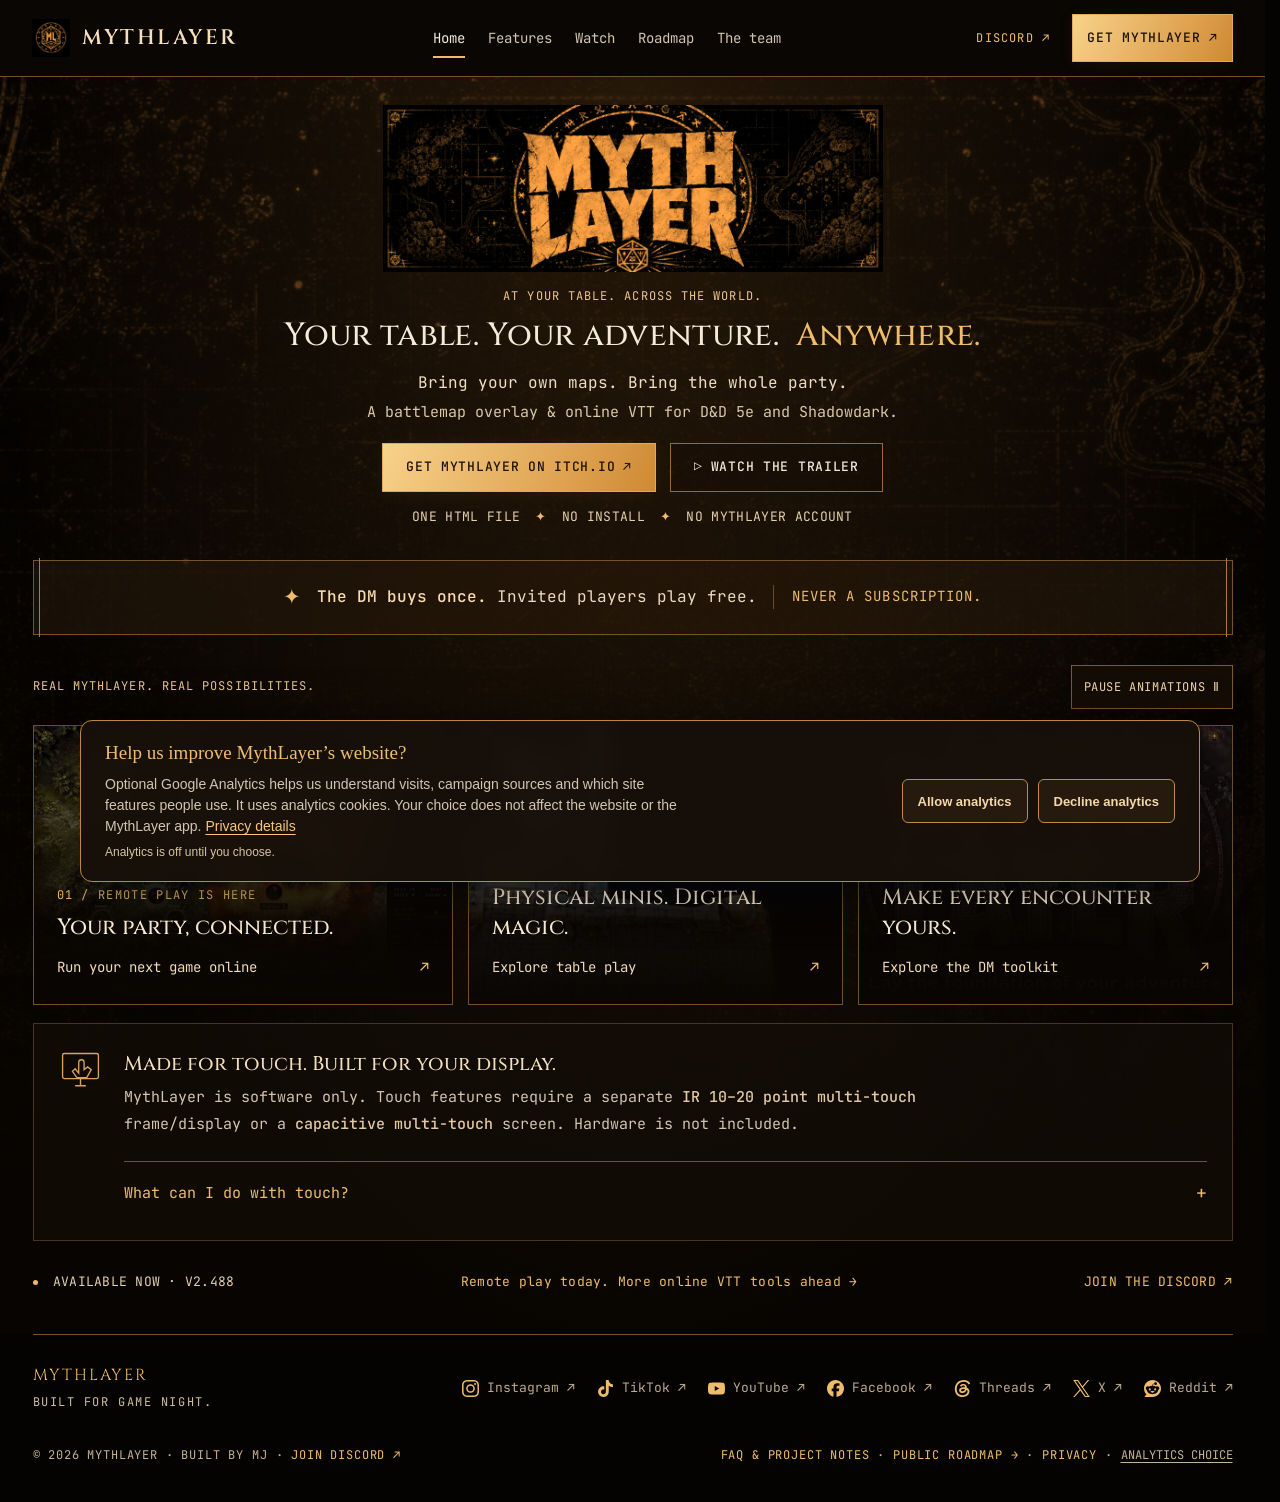
==== commit 092e22c7: "feat(site): add crawlable pages and lighter mobile media" ====
--- a/index.html
+++ b/index.html
@@ -1,7409 +1,24 @@
 <!doctype html>
-<html lang="en">
-<head>
-<meta charset="utf-8" />
-<meta name="viewport" content="width=device-width,initial-scale=1" />
-<title>MythLayer — V0.21</title>
-<link rel="preconnect" href="https://fonts.googleapis.com">
-<link rel="preconnect" href="https://fonts.gstatic.com" crossorigin>
-<link href="https://fonts.googleapis.com/css2?family=Cinzel:wght@500;700&family=JetBrains+Mono:wght@400;500;700&display=swap" rel="stylesheet">
-<style>
-  /* ============================================================
-     MYTHLAYER  —  shared base
-     ============================================================ */
-  :root {
-    --void: #0a0a0d;
-    --void-2: #14141a;
-    --void-3: #1d1d26;
-    --bone: #e8e6df;
-    --bone-dim: #9c9a91;
-    --veil: #7aebd6;       /* veilmark cyan */
-    --shard: #a374ff;      /* shard purple */
-    --gold: #e6b664;       /* warm active */
-    --ember: #ff6a3d;      /* fire */
-    --ice: #8fd9ff;
-    --venom: #8aff7a;
-    --bolt: #d6e8ff;
-    --radiant: #ffe89a;    /* measurement default — pale radiant yellow */
-    --line: rgba(232,230,223,0.12);
-  }
-  *, *::before, *::after { box-sizing: border-box; }
-  html, body { margin: 0; padding: 0; height: 100%; background: var(--void); color: var(--bone); font-family: 'JetBrains Mono', monospace; overflow: hidden; }
-
-  /* ============================================================
-     LAUNCHER
-     ============================================================ */
-  .launcher {
-    min-height: 100vh;
-    display: grid;
-    grid-template-rows: auto 1fr auto;
-    background:
-      radial-gradient(ellipse at 20% 10%, rgba(163,116,255,0.08), transparent 50%),
-      radial-gradient(ellipse at 80% 90%, rgba(122,235,214,0.06), transparent 50%),
-      linear-gradient(180deg, #08080b 0%, #0a0a0d 60%, #050507 100%);
-    position: relative;
-    overflow: auto;
-  }
-  .launcher::before {
-    content: "";
-    position: fixed; inset: 0;
-    background-image: url("data:image/svg+xml;utf8,<svg xmlns='http://www.w3.org/2000/svg' width='120' height='120'><filter id='n'><feTurbulence type='fractalNoise' baseFrequency='0.9' numOctaves='2' stitchTiles='stitch'/><feColorMatrix values='0 0 0 0 0.9 0 0 0 0 0.9 0 0 0 0 0.85 0 0 0 0.06 0'/></filter><rect width='100%25' height='100%25' filter='url(%23n)'/></svg>");
-    opacity: 0.5; pointer-events: none; z-index: 1;
-  }
-  .launcher header {
-    padding: 28px 40px 0;
-    display: flex; justify-content: space-between; align-items: flex-start;
-    position: relative; z-index: 2;
-  }
-  .brand {
-    display: flex; align-items: center; gap: 14px;
-  }
-  .brand-mark {
-    width: 36px; height: 36px;
-    border: 1px solid var(--veil);
-    display: grid; place-items: center;
-    box-shadow: 0 0 12px rgba(122,235,214,0.25), inset 0 0 8px rgba(122,235,214,0.15);
-  }
-  .brand-mark svg { width: 20px; height: 20px; stroke: var(--veil); fill: none; stroke-width: 1.5; }
-  .brand-text {
-    font-family: 'Cinzel', serif;
-    letter-spacing: 0.18em;
-    font-weight: 700;
-    font-size: 15px;
-    color: var(--bone);
-  }
-  .brand-text small {
-    display: block;
-    font-family: 'JetBrains Mono', monospace;
-    font-weight: 400;
-    font-size: 10px;
-    letter-spacing: 0.3em;
-    color: var(--bone-dim);
-    margin-top: 2px;
-  }
-  .ver {
-    font-size: 10px; letter-spacing: 0.25em;
-    color: var(--bone-dim);
-    border: 1px solid var(--line);
-    padding: 6px 10px;
-    text-transform: uppercase;
-  }
-
-  .stage {
-    display: grid; place-items: center;
-    padding: 40px;
-    position: relative; z-index: 2;
-  }
-  .console {
-    width: min(960px, 100%);
-    border: 1px solid var(--line);
-    background: linear-gradient(180deg, rgba(20,20,26,0.85), rgba(10,10,13,0.85));
-    backdrop-filter: blur(6px);
-    box-shadow: 0 30px 80px rgba(0,0,0,0.5), inset 0 1px 0 rgba(255,255,255,0.04);
-  }
-  .console-bar {
-    padding: 10px 20px;
-    border-bottom: 1px solid var(--line);
-    display: flex; justify-content: space-between; align-items: center;
-    font-size: 10px; letter-spacing: 0.3em; color: var(--bone-dim);
-  }
-  .console-bar .dots { display: flex; gap: 6px; }
-  .console-bar .dot { width: 7px; height: 7px; border-radius: 50%; background: var(--void-3); border: 1px solid var(--line); }
-  .console-bar .dot.live { background: var(--veil); box-shadow: 0 0 6px var(--veil); border-color: var(--veil); }
-
-  .title {
-    font-family: 'Cinzel', serif;
-    font-weight: 700;
-    font-size: 56px;
-    margin: 36px 40px 6px;
-    letter-spacing: 0.06em;
-    line-height: 1;
-    background: linear-gradient(90deg, var(--bone) 0%, var(--bone) 60%, var(--veil) 100%);
-    -webkit-background-clip: text;
-    background-clip: text;
-    color: transparent;
-  }
-  .subtitle {
-    margin: 0 40px 28px;
-    font-size: 13px;
-    color: var(--bone-dim);
-    letter-spacing: 0.05em;
-    max-width: 720px;
-  }
-  .subtitle .accent { color: var(--veil); }
-
-  .steps {
-    border-top: 1px solid var(--line);
-    display: grid;
-    grid-template-columns: 1fr 1fr;
-  }
-  .step {
-    padding: 22px 28px;
-    display: flex; gap: 16px; align-items: center;
-    border-bottom: 1px solid var(--line);
-    background: rgba(10,10,13,0.4);
-  }
-  .step:nth-child(odd) { border-right: 1px solid var(--line); }
-  .step .num {
-    width: 28px; height: 28px;
-    border: 1px solid var(--line);
-    display: grid; place-items: center;
-    font-family: 'Cinzel', serif;
-    color: var(--bone-dim);
-    flex-shrink: 0;
-  }
-  .step.done .num { color: var(--veil); border-color: var(--veil); box-shadow: 0 0 6px rgba(122,235,214,0.3); }
-  .step .body { flex: 1; }
-  .step .label { display: block; font-size: 10px; letter-spacing: 0.25em; color: var(--bone-dim); text-transform: uppercase; }
-  .step .value { display: block; font-size: 13px; color: var(--bone); margin-top: 2px; word-break: break-all; }
-  .step .value.empty { color: var(--bone-dim); font-style: italic; }
-  .step .btn { flex-shrink: 0; }
-
-  .btn {
-    background: transparent;
-    border: 1px solid var(--line);
-    color: var(--bone);
-    font-family: 'JetBrains Mono', monospace;
-    font-size: 11px; letter-spacing: 0.2em;
-    padding: 10px 16px;
-    text-transform: uppercase;
-    cursor: pointer;
-    transition: border-color 200ms, color 200ms, box-shadow 200ms;
-  }
-  .btn:hover { border-color: var(--veil); color: var(--veil); box-shadow: 0 0 8px rgba(122,235,214,0.2); }
-  .btn:disabled { opacity: 0.4; cursor: not-allowed; }
-  .btn:disabled:hover { border-color: var(--line); color: var(--bone); box-shadow: none; }
-  .btn.primary {
-    border-color: var(--gold); color: var(--gold);
-  }
-  .btn.primary:hover { box-shadow: 0 0 12px rgba(230,182,100,0.35); }
-  .btn.primary:disabled { border-color: var(--line); color: var(--bone-dim); }
-
-  .display-list {
-    padding: 18px 40px 22px;
-    border-bottom: 1px solid var(--line);
-    display: flex; gap: 10px; flex-wrap: wrap;
-  }
-  /* V0.05: Step 3 header — mirrors the .step visual but spans the row above the picker */
-  .step-header {
-    padding: 22px 28px 12px;
-    display: flex; gap: 16px; align-items: center;
-    background: rgba(10,10,13,0.4);
-    border-bottom: 1px solid transparent;
-  }
-  .step-header .num {
-    width: 28px; height: 28px;
-    border: 1px solid var(--line);
-    display: grid; place-items: center;
-    font-family: 'Cinzel', serif;
-    color: var(--bone-dim);
-    flex-shrink: 0;
-  }
-  .step-header.done .num { color: var(--veil); border-color: var(--veil); box-shadow: 0 0 6px rgba(122,235,214,0.3); }
-  .step-header .label { font-size: 10px; letter-spacing: 0.25em; color: var(--bone-dim); text-transform: uppercase; display: block; }
-  .step-header .value { font-size: 13px; color: var(--bone-dim); font-style: italic; margin-top: 2px; display: block; }
-  .step-header.done .value { color: var(--veil); font-style: normal; }
-  .display-chip {
-    border: 1px solid var(--line);
-    padding: 12px 14px;
-    cursor: pointer;
-    transition: border-color 200ms, background 200ms;
-    min-width: 200px;
-  }
-  .display-chip:hover { border-color: var(--veil); background: rgba(122,235,214,0.05); }
-  .display-chip.selected { border-color: var(--gold); background: rgba(230,182,100,0.05); box-shadow: 0 0 10px rgba(230,182,100,0.2); }
-  .display-chip .dlabel { font-size: 12px; color: var(--bone); }
-  .display-chip .dmeta { font-size: 10px; letter-spacing: 0.2em; color: var(--bone-dim); margin-top: 4px; text-transform: uppercase; }
-
-  .footer {
-    padding: 18px 40px;
-    display: flex; justify-content: space-between; align-items: center;
-    border-top: 1px solid var(--line);
-  }
-  .status {
-    font-size: 11px; letter-spacing: 0.15em; color: var(--bone-dim); text-transform: uppercase;
-  }
-  .status .ok { color: var(--veil); }
-  .status .warn { color: var(--gold); }
-  .status .err { color: var(--ember); }
-
-  .launcher footer {
-    padding: 18px 40px;
-    display: flex; justify-content: space-between;
-    font-size: 9px; letter-spacing: 0.3em; color: var(--bone-dim); text-transform: uppercase;
-    position: relative; z-index: 2;
-  }
-
-  /* Banner: drops down from top with status info */
-  .banner {
-    position: fixed; left: 50%; top: -60px;
-    transform: translateX(-50%);
-    padding: 14px 28px;
-    background: rgba(10,10,13,0.95);
-    border: 1px solid var(--gold);
-    box-shadow: 0 0 20px rgba(230,182,100,0.3);
-    color: var(--gold);
-    font-size: 12px; letter-spacing: 0.25em; text-transform: uppercase;
-    z-index: 100;
-    transition: top 350ms cubic-bezier(0.2, 0.8, 0.2, 1);
-    backdrop-filter: blur(8px);
-    max-width: 90vw;
-    text-align: center;
-  }
-  .banner.show { top: 24px; }
-  .banner.ok { border-color: var(--veil); color: var(--veil); box-shadow: 0 0 20px rgba(122,235,214,0.3); }
-  .banner.err { border-color: var(--ember); color: var(--ember); box-shadow: 0 0 20px rgba(255,106,61,0.3); }
-
-  .hint {
-    margin: 0 40px 22px;
-    padding: 14px 18px;
-    border-left: 2px solid var(--shard);
-    background: rgba(163,116,255,0.05);
-    font-size: 12px;
-    color: var(--bone-dim);
-    line-height: 1.6;
-  }
-  .hint b { color: var(--bone); font-weight: 500; }
-
-  /* ============================================================
-     OVERLAY  —  fullscreen battlemap window
-     ============================================================ */
-  body.overlay-mode { background: #000; cursor: none; }
-  body.overlay-mode.cursor-outside { cursor: default; }
-
-  #ov-stage {
-    position: fixed; inset: 0;
-    background: #000;
-    overflow: hidden;
-  }
-  #ov-video {
-    position: absolute; inset: 0;
-    width: 100%; height: 100%;
-    object-fit: cover;
-    background: #000;
-  }
-  #ov-canvas {
-    position: absolute; inset: 0;
-    width: 100%; height: 100%;
-    pointer-events: none;
-  }
-  #ov-tint {
-    position: absolute; inset: 0;
-    pointer-events: none;
-    transition: background 800ms ease, opacity 800ms ease;
-    mix-blend-mode: multiply;
-    opacity: 0;
-  }
-  #ov-tint.night { background: rgba(0,0,0,0.78); opacity: 1; }
-  #ov-tint.day { background: rgba(255,232,180,0.35); opacity: 1; mix-blend-mode: screen; }
-
-  #ov-cursor {
-    position: fixed;
-    width: 36px; height: 36px;
-    margin-left: -18px; margin-top: -18px;
-    pointer-events: none;
-    transform: translate3d(-100px,-100px,0);
-    z-index: 50;
-  }
-  /* V0.10: cursor-size variants — the SETTINGS sub-radial cycles these.
-     Default (matching pre-V0.10 behavior) is the medium 36px size. */
-  body.cursor-small  #ov-cursor { width: 22px; height: 22px; margin-left: -11px; margin-top: -11px; }
-  body.cursor-medium #ov-cursor { width: 36px; height: 36px; margin-left: -18px; margin-top: -18px; }
-  body.cursor-large  #ov-cursor { width: 56px; height: 56px; margin-left: -28px; margin-top: -28px; }
-  body.cursor-outside #ov-cursor { display: none; }
-  /* V0.05.2: while a confirm modal is open, swap the custom crosshair for the
-     OS cursor so the user never loses their pointer behind the dialog. The
-     modal's buttons declare cursor: pointer themselves. */
-  body.modal-open { cursor: auto; }
-  body.modal-open #ov-cursor { display: none; }
-
-  #ov-toast {
-    position: fixed; left: 50%; top: 32px;
-    transform: translateX(-50%);
-    padding: 8px 16px;
-    border: 1px solid var(--line);
-    background: rgba(10,10,13,0.7);
-    color: var(--bone);
-    font-size: 11px; letter-spacing: 0.2em; text-transform: uppercase;
-    z-index: 60;
-    opacity: 0; transition: opacity 300ms;
-    pointer-events: none;
-    backdrop-filter: blur(6px);
-  }
-  #ov-toast.show { opacity: 1; }
-
-  /* tool indicator (small chip showing active tool) */
-  #ov-toolchip {
-    position: fixed; left: 16px; bottom: 16px;
-    padding: 6px 12px;
-    border: 1px solid var(--line);
-    background: rgba(10,10,13,0.6);
-    backdrop-filter: blur(6px);
-    color: var(--bone-dim);
-    font-size: 10px; letter-spacing: 0.25em; text-transform: uppercase;
-    z-index: 55;
-    opacity: 0.85;
-    display: flex; gap: 14px; align-items: center;
-  }
-  #ov-toolchip .tval { color: var(--gold); }
-  #ov-toolchip .scale { color: var(--bone-dim); border-left: 1px solid var(--line); padding-left: 14px; }
-  #ov-toolchip .scale.set { color: var(--radiant); }
-  #ov-toolchip .swatch {
-    width: 10px; height: 10px;
-    border-radius: 50%;
-    border: 1px solid rgba(255,255,255,0.3);
-    box-shadow: 0 0 6px currentColor;
-  }
-  body.cursor-outside #ov-toolchip { opacity: 0.35; }
-
-  /* ============================================================
-     CUSTOM CONFIRM MODAL  —  V0.05.1
-     Replaces window.confirm() so destructive actions don't kick
-     the browser out of fullscreen.
-     ============================================================ */
-  .confirm-modal {
-    position: fixed; inset: 0;
-    background: rgba(4, 4, 6, 0.72);
-    backdrop-filter: blur(8px);
-    z-index: 100;
-    display: grid; place-items: center;
-    animation: modal-in 200ms cubic-bezier(0.2, 0.9, 0.2, 1);
-  }
-  @keyframes modal-in {
-    0%   { opacity: 0; }
-    100% { opacity: 1; }
-  }
-  .confirm-card {
-    min-width: 380px;
-    max-width: 560px;
-    background: rgba(14, 14, 18, 0.96);
-    border: 1px solid var(--line);
-    box-shadow:
-      0 0 40px rgba(0, 0, 0, 0.7),
-      0 0 14px rgba(230, 182, 100, 0.18),
-      inset 0 0 60px rgba(122, 235, 214, 0.04);
-    padding: 26px 32px 22px;
-    animation: card-in 220ms cubic-bezier(0.2, 0.9, 0.2, 1.05);
-  }
-  @keyframes card-in {
-    0%   { transform: translateY(8px) scale(0.97); opacity: 0; }
-    100% { transform: translateY(0)    scale(1);    opacity: 1; }
-  }
-  .confirm-card h3 {
-    margin: 0 0 14px;
-    font-family: 'Cinzel', serif;
-    font-size: 15px;
-    letter-spacing: 0.22em;
-    color: var(--gold);
-    font-weight: 600;
-    text-transform: uppercase;
-  }
-  .confirm-card .msg {
-    font-family: 'JetBrains Mono', monospace;
-    font-size: 13px;
-    color: var(--bone);
-    line-height: 1.55;
-    margin-bottom: 22px;
-    white-space: pre-wrap;
-  }
-  .confirm-card .row {
-    display: flex;
-    justify-content: flex-end;
-    gap: 10px;
-  }
-  .confirm-card .cm-btn {
-    background: transparent;
-    border: 1px solid var(--line);
-    color: var(--bone);
-    font-family: 'JetBrains Mono', monospace;
-    font-size: 11px;
-    letter-spacing: 0.2em;
-    padding: 10px 18px;
-    text-transform: uppercase;
-    cursor: pointer;
-    transition: border-color 180ms, color 180ms, box-shadow 180ms, background 180ms;
-  }
-  .confirm-card .cm-btn:hover {
-    border-color: var(--veil);
-    color: var(--veil);
-    box-shadow: 0 0 8px rgba(122, 235, 214, 0.25);
-  }
-  .confirm-card .cm-btn.primary {
-    border-color: var(--gold);
-    color: var(--gold);
-  }
-  .confirm-card .cm-btn.primary:hover {
-    background: rgba(230, 182, 100, 0.08);
-    box-shadow: 0 0 14px rgba(230, 182, 100, 0.4);
-  }
-  .confirm-card .cm-btn:focus { outline: none; }
-  .confirm-card .cm-btn.primary:focus {
-    box-shadow: 0 0 0 1px var(--gold), 0 0 14px rgba(230, 182, 100, 0.5);
-  }
-
-  /* ============================================================
-     RADIAL MENU  —  V0.02 with per-level visual identity
-     ============================================================ */
-  .radial {
-    position: fixed;
-    /* V0.11: 356×356 (was 420×420) — 15% smaller to match the new RADIAL_R=178. */
-    width: 356px; height: 356px;
-    margin-left: -178px; margin-top: -178px;
-    pointer-events: none;
-    z-index: 70;
-    animation: radial-in 180ms cubic-bezier(0.2, 0.9, 0.2, 1.05);
-  }
-  @keyframes radial-in {
-    0%   { transform: scale(0.7); opacity: 0; }
-    100% { transform: scale(1);   opacity: 1; }
-  }
-  .radial.open { pointer-events: auto; }
-  .radial svg { width: 100%; height: 100%; overflow: visible; }
-
-  /* slice base */
-  .radial .slice {
-    /* V0.05: opaque-er backdrop so labels stay legible on bright/snowy/animated maps */
-    fill: rgba(8,8,11,0.92);
-    stroke: var(--line);
-    stroke-width: 1;
-    cursor: pointer;
-    transition: fill 150ms, stroke 150ms;
-  }
-  .radial .slice-icon {
-    fill: var(--bone);
-    stroke: var(--bone);
-    fill-opacity: 0.85;
-    pointer-events: none;
-    transition: fill 150ms, stroke 150ms, fill-opacity 150ms;
-    /* V0.05: dark halo behind icon glyphs */
-    filter: drop-shadow(0 0 3px rgba(0,0,0,0.95));
-  }
-  .radial .slice-label {
-    fill: var(--bone);
-    font-family: 'JetBrains Mono', monospace;
-    font-size: 10px;
-    letter-spacing: 0.15em;
-    text-anchor: middle;
-    pointer-events: none;
-    text-transform: uppercase;
-    transition: fill 150ms;
-    /* V0.05: paint a thick dark stroke BEHIND the fill so the label reads
-       cleanly against any slice color, plus a soft halo for extra contrast. */
-    paint-order: stroke fill;
-    stroke: rgba(0,0,0,0.85);
-    stroke-width: 3px;
-    stroke-linejoin: round;
-    font-weight: 600;
-    filter: drop-shadow(0 0 4px rgba(0,0,0,0.85));
-  }
-  /* V0.20: the value half of a stacked "STATE · VALUE" label — slightly smaller
-     and dimmer than the state name, like a status indicator. Reads as the
-     current setting value rather than competing with the name above it. */
-  .radial .slice-label-value {
-    fill: var(--gold);
-    font-size: 9px;
-    letter-spacing: 0.20em;
-  }
-  .radial .ring-outer, .radial .ring-inner {
-    fill: none;
-    stroke: var(--line);
-    stroke-width: 1;
-    pointer-events: none;
-  }
-  .radial .center {
-    fill: rgba(8,8,11,0.96);
-    stroke: var(--line);
-    pointer-events: none;
-  }
-  .radial .center-text {
-    fill: var(--bone);
-    font-family: 'Cinzel', serif;
-    font-size: 14px;
-    letter-spacing: 0.25em;
-    text-anchor: middle;
-    pointer-events: none;
-    /* V0.05: same outline treatment as slice labels */
-    paint-order: stroke fill;
-    stroke: rgba(0,0,0,0.85);
-    stroke-width: 3px;
-    stroke-linejoin: round;
-    filter: drop-shadow(0 0 4px rgba(0,0,0,0.7));
-  }
-  .radial .center-sub {
-    fill: var(--bone-dim);
-    font-family: 'JetBrains Mono', monospace;
-    font-size: 8px;
-    letter-spacing: 0.3em;
-    text-anchor: middle;
-    pointer-events: none;
-    paint-order: stroke fill;
-    stroke: rgba(0,0,0,0.85);
-    stroke-width: 2.5px;
-    stroke-linejoin: round;
-  }
-  /* V0.05.2: hotkey legend inside the center disc (top-level radial only). */
-  .radial .hotkey-key {
-    fill: var(--gold);
-    font-family: 'JetBrains Mono', monospace;
-    font-size: 8px;
-    font-weight: 700;
-    letter-spacing: 0.15em;
-    text-anchor: end;
-    pointer-events: none;
-    paint-order: stroke fill;
-    stroke: rgba(0,0,0,0.85);
-    stroke-width: 2.4px;
-    stroke-linejoin: round;
-  }
-  .radial .hotkey-desc {
-    fill: var(--bone-dim);
-    font-family: 'JetBrains Mono', monospace;
-    font-size: 8px;
-    letter-spacing: 0.2em;
-    text-anchor: start;
-    pointer-events: none;
-    paint-order: stroke fill;
-    stroke: rgba(0,0,0,0.85);
-    stroke-width: 2.4px;
-    stroke-linejoin: round;
-  }
-  .radial .pip {
-    fill: var(--bone-dim);
-    pointer-events: none;
-  }
-
-  /* ---- per-level identity ---- */
-  /* TOP level — neutral bone */
-  .radial.lvl-top .slice:hover { fill: rgba(232,230,223,0.10); stroke: var(--bone); }
-  .radial.lvl-top .slice.active { fill: rgba(232,230,223,0.16); stroke: var(--bone); }
-  .radial.lvl-top .ring-outer, .radial.lvl-top .ring-inner { stroke: rgba(232,230,223,0.18); }
-  .radial.lvl-top .center { stroke: rgba(232,230,223,0.30); }
-  .radial.lvl-top .center-text { fill: var(--bone); }
-
-  /* EFFECT level — ember */
-  .radial.lvl-effect .slice:hover { fill: rgba(255,106,61,0.16); stroke: var(--ember); }
-  .radial.lvl-effect .slice.active { fill: rgba(255,106,61,0.22); stroke: var(--ember); }
-  .radial.lvl-effect .ring-outer, .radial.lvl-effect .ring-inner { stroke: rgba(255,106,61,0.30); }
-  .radial.lvl-effect .center { stroke: rgba(255,106,61,0.55); filter: drop-shadow(0 0 8px rgba(255,106,61,0.35)); }
-  .radial.lvl-effect .center-text { fill: var(--ember); }
-
-  /* MEASURE level — radiant gold */
-  .radial.lvl-measure .slice:hover { fill: rgba(255,232,154,0.18); stroke: var(--radiant); }
-  .radial.lvl-measure .slice.active { fill: rgba(255,232,154,0.25); stroke: var(--radiant); }
-  .radial.lvl-measure .ring-outer, .radial.lvl-measure .ring-inner { stroke: rgba(255,232,154,0.35); }
-  .radial.lvl-measure .center { stroke: rgba(255,232,154,0.55); filter: drop-shadow(0 0 10px rgba(255,232,154,0.35)); }
-  .radial.lvl-measure .center-text { fill: var(--radiant); }
-
-  /* OBJECT level — shard */
-  .radial.lvl-object .slice:hover { fill: rgba(163,116,255,0.18); stroke: var(--shard); }
-  .radial.lvl-object .slice.active { fill: rgba(163,116,255,0.25); stroke: var(--shard); }
-  .radial.lvl-object .ring-outer, .radial.lvl-object .ring-inner { stroke: rgba(163,116,255,0.30); }
-  .radial.lvl-object .center { stroke: rgba(163,116,255,0.55); filter: drop-shadow(0 0 10px rgba(163,116,255,0.35)); }
-  .radial.lvl-object .center-text { fill: var(--shard); }
-
-  /* SCENE level — veil */
-  .radial.lvl-scene .slice:hover { fill: rgba(122,235,214,0.18); stroke: var(--veil); }
-  .radial.lvl-scene .slice.active { fill: rgba(122,235,214,0.25); stroke: var(--veil); }
-  .radial.lvl-scene .ring-outer, .radial.lvl-scene .ring-inner { stroke: rgba(122,235,214,0.30); }
-  .radial.lvl-scene .center { stroke: rgba(122,235,214,0.55); filter: drop-shadow(0 0 10px rgba(122,235,214,0.35)); }
-  .radial.lvl-scene .center-text { fill: var(--veil); }
-
-  /* SPELLS level — arcane violet */
-  .radial.lvl-spells .slice:hover { fill: rgba(186,144,255,0.18); stroke: #ba90ff; }
-  .radial.lvl-spells .slice.active { fill: rgba(186,144,255,0.25); stroke: #ba90ff; }
-  .radial.lvl-spells .ring-outer, .radial.lvl-spells .ring-inner { stroke: rgba(186,144,255,0.30); }
-  .radial.lvl-spells .center { stroke: rgba(186,144,255,0.55); filter: drop-shadow(0 0 10px rgba(186,144,255,0.40)); }
-  .radial.lvl-spells .center-text { fill: #ba90ff; }
-
-  /* SIZE / COLOR — chromatic, no single color identity */
-  .radial.lvl-size .slice:hover { fill: rgba(255,232,154,0.16); stroke: var(--radiant); }
-  .radial.lvl-size .ring-outer, .radial.lvl-size .ring-inner { stroke: rgba(255,232,154,0.25); }
-  .radial.lvl-size .center { stroke: rgba(255,232,154,0.45); }
-  .radial.lvl-size .center-text { fill: var(--radiant); font-size: 12px; }
-
-  .radial.lvl-color .slice:hover { fill: rgba(255,255,255,0.10); stroke: var(--bone); }
-  .radial.lvl-color .ring-outer, .radial.lvl-color .ring-inner { stroke: rgba(232,230,223,0.25); }
-  .radial.lvl-color .center { stroke: rgba(232,230,223,0.40); }
-  .radial.lvl-color .center-text { fill: var(--bone); font-size: 12px; }
-
-  /* ===== V0.03: distance hint tooltip ===== */
-  #ov-distance-hint {
-    position: fixed;
-    pointer-events: none;
-    z-index: 65;
-    padding: 8px 14px;
-    background: rgba(10,10,13,0.88);
-    border: 1px solid var(--radiant);
-    color: var(--radiant);
-    font-size: 11px; letter-spacing: 0.2em; text-transform: uppercase;
-    backdrop-filter: blur(6px);
-    box-shadow: 0 0 12px rgba(255,232,154,0.25);
-    transform: translate3d(-50%, -200%, 0);
-    opacity: 0;
-    transition: opacity 200ms;
-    white-space: nowrap;
-  }
-  #ov-distance-hint.show { opacity: 1; }
-  #ov-distance-hint .key {
-    color: var(--bone);
-    border: 1px solid var(--line);
-    padding: 1px 6px;
-    margin: 0 4px;
-    border-radius: 2px;
-    background: rgba(232,230,223,0.05);
-  }
-
-  /* context menu (right-click on shape/object) */
-  .ctxmenu {
-    position: fixed;
-    background: rgba(10,10,13,0.92);
-    border: 1px solid var(--line);
-    backdrop-filter: blur(8px);
-    z-index: 75;
-    min-width: 180px;
-    padding: 4px 0;
-  }
-  .ctxmenu .item {
-    padding: 8px 16px;
-    color: var(--bone);
-    font-size: 11px;
-    letter-spacing: 0.15em;
-    text-transform: uppercase;
-    cursor: pointer;
-    border-left: 2px solid transparent;
-  }
-  .ctxmenu .item:hover { background: rgba(122,235,214,0.08); border-left-color: var(--veil); color: var(--veil); }
-  .ctxmenu .sep { height: 1px; background: var(--line); margin: 4px 0; }
-  /* V0.04: non-interactive hint chip at the top of the menu */
-  /* V0.14: slice context menu (ADD/EDIT/DELETE on customizable submenus). */
-  .ctxmenu .slicectx-glyph {
-    display: inline-block; width: 18px; text-align: center;
-    color: var(--gold);
-    font-weight: 700;
-    margin-right: 6px;
-  }
-  .ctxmenu .item.slicectx-danger { color: var(--ember); }
-  .ctxmenu .item.slicectx-danger:hover {
-    background: rgba(255,106,61,0.10);
-    border-left-color: var(--ember);
-    color: var(--ember);
-  }
-  .ctxmenu .item.slicectx-danger .slicectx-glyph { color: var(--ember); }
-  /* V0.18: inline slider row inside the right-click context menu.
-     Hover state explicitly disabled — this is a control, not a button. */
-  .ctxmenu .item.slider-row {
-    display: flex;
-    align-items: center;
-    gap: 10px;
-    padding: 8px 14px;
-    cursor: default;
-  }
-  .ctxmenu .item.slider-row:hover {
-    background: transparent;
-    border-left-color: transparent;
-    color: var(--bone);
-  }
-  .ctxmenu .slider-row .slider-label {
-    flex: 0 0 78px;
-    font-size: 10px;
-    letter-spacing: 0.18em;
-    color: var(--bone-dim);
-  }
-  .ctxmenu .slider-row .slider-input {
-    flex: 1;
-    -webkit-appearance: none; appearance: none;
-    background: rgba(0,0,0,0.5);
-    height: 5px;
-    border: 1px solid var(--line);
-    border-radius: 0;
-    outline: none;
-    cursor: pointer;
-    margin: 0;
-  }
-  .ctxmenu .slider-row .slider-input::-webkit-slider-thumb {
-    -webkit-appearance: none; appearance: none;
-    width: 12px; height: 12px;
-    background: var(--gold);
-    border: 1px solid rgba(0,0,0,0.7);
-    cursor: grab;
-  }
-  .ctxmenu .slider-row .slider-input::-moz-range-thumb {
-    width: 12px; height: 12px;
-    background: var(--gold);
-    border: 1px solid rgba(0,0,0,0.7);
-    cursor: grab;
-  }
-  .ctxmenu .slider-row .slider-value {
-    flex: 0 0 40px;
-    text-align: right;
-    font-family: 'JetBrains Mono', monospace;
-    font-size: 11px;
-    color: var(--gold);
-    letter-spacing: 0.06em;
-  }
-  /* V0.14: spell picker / editor modal. Uses .confirm-modal backdrop + a wider
-     .confirm-card variant with tabs, search, scrollable list, and a custom-form
-     pane. */
-  .confirm-modal.spellmodal .spellcard {
-    min-width: 540px;
-    max-width: 620px;
-    padding: 22px 24px;
-  }
-  .sm-tabs { display: flex; gap: 0; border-bottom: 1px solid var(--line); margin: 0 -24px 14px; padding: 0 24px; }
-  .sm-tab {
-    background: transparent;
-    border: 0; border-bottom: 2px solid transparent;
-    color: var(--bone-dim);
-    font-family: 'JetBrains Mono', monospace;
-    font-size: 10.5px; letter-spacing: 0.2em;
-    padding: 8px 14px;
-    cursor: pointer;
-    transition: color 130ms, border-color 130ms;
-  }
-  .sm-tab:hover { color: var(--bone); }
-  .sm-tab.active { color: var(--gold); border-bottom-color: var(--gold); }
-  .sm-pane.hidden { display: none; }
-  /* Compendium pane */
-  .sm-searchwrap { margin-bottom: 10px; }
-  .sm-search {
-    width: 100%;
-    background: rgba(0,0,0,0.4);
-    border: 1px solid var(--line);
-    color: var(--bone);
-    font-family: 'JetBrains Mono', monospace;
-    font-size: 12px;
-    padding: 8px 12px;
-    letter-spacing: 0.1em;
-    outline: none;
-    transition: border-color 130ms;
-  }
-  .sm-search:focus { border-color: var(--gold); }
-  .sm-list {
-    max-height: 380px;
-    overflow-y: auto;
-    border: 1px solid var(--line);
-    background: rgba(0,0,0,0.25);
-  }
-  .sm-list::-webkit-scrollbar { width: 8px; }
-  .sm-list::-webkit-scrollbar-track { background: rgba(0,0,0,0.3); }
-  .sm-list::-webkit-scrollbar-thumb { background: rgba(232,230,223,0.18); }
-  .sm-grpheader {
-    padding: 6px 12px;
-    font-family: 'JetBrains Mono', monospace;
-    font-size: 9px;
-    letter-spacing: 0.3em;
-    color: var(--gold);
-    background: rgba(255,232,154,0.06);
-    border-top: 1px solid var(--line);
-  }
-  .sm-grpheader:first-child { border-top: none; }
-  .sm-row {
-    display: flex; justify-content: space-between; align-items: center;
-    padding: 7px 14px;
-    font-family: 'JetBrains Mono', monospace;
-    font-size: 11.5px;
-    color: var(--bone);
-    cursor: pointer;
-    border-left: 2px solid transparent;
-    transition: background 100ms, border-color 100ms;
-  }
-  .sm-row:hover { background: rgba(122,235,214,0.06); border-left-color: var(--veil); }
-  .sm-row.selected { background: rgba(255,232,154,0.10); border-left-color: var(--gold); color: var(--gold); }
-  .sm-rowname { letter-spacing: 0.06em; }
-  .sm-rowmeta { color: var(--bone-dim); font-size: 9.5px; letter-spacing: 0.18em; }
-  .sm-empty {
-    padding: 30px;
-    text-align: center;
-    color: var(--bone-dim);
-    font-family: 'JetBrains Mono', monospace;
-    font-size: 11px;
-    letter-spacing: 0.2em;
-  }
-  /* Custom pane */
-  .sm-fieldrow {
-    display: flex; align-items: center; gap: 14px;
-    margin-bottom: 12px;
-  }
-  .sm-fieldrow.hidden { display: none; }
-  .sm-fieldrow label {
-    flex: 0 0 100px;
-    font-family: 'JetBrains Mono', monospace;
-    font-size: 10px;
-    letter-spacing: 0.2em;
-    color: var(--bone-dim);
-  }
-  .sm-input {
-    flex: 1;
-    background: rgba(0,0,0,0.4);
-    border: 1px solid var(--line);
-    color: var(--bone);
-    font-family: 'JetBrains Mono', monospace;
-    font-size: 12px;
-    padding: 7px 10px;
-    letter-spacing: 0.1em;
-    outline: none;
-    transition: border-color 130ms;
-  }
-  .sm-input:focus { border-color: var(--gold); }
-  .sm-dim { max-width: 100px; }
-  select.sm-input { cursor: pointer; }
-  /* V0.15: GRID settings modal — opacity slider + color swatches. */
-  .confirm-modal.gridmodal .gridcard {
-    min-width: 420px;
-    max-width: 480px;
-    padding: 22px 24px;
-  }
-  .gm-sub {
-    font-family: 'JetBrains Mono', monospace;
-    font-size: 9px;
-    letter-spacing: 0.3em;
-    color: var(--bone-dim);
-    margin: -8px 0 18px;
-  }
-  .gm-row {
-    display: flex; align-items: center; gap: 14px;
-    margin-bottom: 14px;
-  }
-  .gm-label {
-    flex: 0 0 90px;
-    font-family: 'JetBrains Mono', monospace;
-    font-size: 10px;
-    letter-spacing: 0.2em;
-    color: var(--bone-dim);
-  }
-  .gm-toggle {
-    background: transparent;
-    border: 1px solid var(--line);
-    color: var(--bone);
-    font-family: 'JetBrains Mono', monospace;
-    font-size: 11px;
-    letter-spacing: 0.2em;
-    padding: 6px 18px;
-    min-width: 64px;
-    cursor: pointer;
-    transition: border-color 130ms, color 130ms, background 130ms;
-  }
-  .gm-toggle.on { border-color: var(--veil); color: var(--veil); background: rgba(122,235,214,0.10); }
-  .gm-toggle.off { border-color: var(--line); color: var(--bone-dim); }
-  .gm-slider {
-    flex: 1;
-    -webkit-appearance: none; appearance: none;
-    background: rgba(0,0,0,0.4);
-    height: 6px;
-    border: 1px solid var(--line);
-    border-radius: 0;
-    outline: none;
-    cursor: pointer;
-  }
-  .gm-slider::-webkit-slider-thumb {
-    -webkit-appearance: none; appearance: none;
-    width: 14px; height: 14px;
-    background: var(--gold);
-    border: 1px solid rgba(0,0,0,0.7);
-    cursor: grab;
-  }
-  .gm-slider::-moz-range-thumb {
-    width: 14px; height: 14px;
-    background: var(--gold);
-    border: 1px solid rgba(0,0,0,0.7);
-    cursor: grab;
-  }
-  .gm-value {
-    flex: 0 0 48px;
-    text-align: right;
-    font-family: 'JetBrains Mono', monospace;
-    font-size: 11px;
-    color: var(--gold);
-    letter-spacing: 0.1em;
-  }
-  .gm-swatches { display: flex; gap: 10px; }
-  .gm-swatch {
-    width: 30px; height: 30px;
-    border: 2px solid rgba(232,230,223,0.25);
-    cursor: pointer;
-    padding: 0;
-    transition: border-color 130ms, transform 130ms;
-  }
-  .gm-swatch:hover { border-color: var(--bone); transform: scale(1.05); }
-  .gm-swatch.selected { border-color: var(--gold); box-shadow: 0 0 0 1px var(--gold); }
-  .ctxmenu .hint {
-    padding: 6px 16px 4px;
-    color: var(--bone-dim);
-    font-size: 9.5px;
-    letter-spacing: 0.20em;
-    text-transform: uppercase;
-    border-left: 2px solid transparent;
-    user-select: none;
-    cursor: default;
-    opacity: 0.85;
-  }
-
-  /* calibration prompt */
-  .cal-prompt {
-    position: fixed; left: 50%; top: 50%;
-    transform: translate(-50%, -50%);
-    padding: 24px 32px;
-    background: rgba(10,10,13,0.95);
-    border: 1px solid var(--radiant);
-    box-shadow: 0 0 30px rgba(255,232,154,0.25);
-    backdrop-filter: blur(10px);
-    z-index: 80;
-    text-align: center;
-    min-width: 320px;
-  }
-  .cal-prompt h3 {
-    margin: 0 0 8px;
-    font-family: 'Cinzel', serif;
-    color: var(--radiant);
-    letter-spacing: 0.2em;
-    font-size: 14px;
-    text-transform: uppercase;
-  }
-  .cal-prompt p {
-    margin: 0 0 16px;
-    color: var(--bone-dim);
-    font-size: 11px;
-    letter-spacing: 0.1em;
-  }
-  .cal-prompt input {
-    background: rgba(10,10,13,0.8);
-    border: 1px solid var(--radiant);
-    color: var(--radiant);
-    font-family: 'JetBrains Mono', monospace;
-    font-size: 16px;
-    text-align: center;
-    padding: 8px 12px;
-    width: 100px;
-    letter-spacing: 0.1em;
-    outline: none;
-  }
-  .cal-prompt .ft { color: var(--bone-dim); margin-left: 8px; font-size: 11px; letter-spacing: 0.2em; text-transform: uppercase; }
-  .cal-prompt .actions { margin-top: 16px; display: flex; gap: 10px; justify-content: center; }
-</style>
-</head>
-<body>
-
-<!-- ============================================================
-     LAUNCHER MARKUP
-     ============================================================ -->
-<div class="launcher" id="launcher-root">
-  <header>
-    <div class="brand">
-      <div class="brand-mark">
-        <svg viewBox="0 0 24 24"><path d="M3 12 Q12 3 21 12 Q12 21 3 12 Z"/><circle cx="12" cy="12" r="3"/></svg>
-      </div>
-      <div class="brand-text">
-        MYTHLAYER
-        <small>BATTLEMAP OVERLAY · CONSOLE</small>
-      </div>
-    </div>
-    <div class="ver">Alpha · v0.21</div>
-  </header>
-
-  <div class="stage">
-    <div class="console">
-      <div class="console-bar">
-        <span>DM CONSOLE</span>
-        <span class="dots">
-          <span class="dot" id="dot1"></span>
-          <span class="dot" id="dot2"></span>
-          <span class="dot" id="dot3"></span>
-        </span>
-      </div>
-
-      <h1 class="title">MythLayer</h1>
-      <p class="subtitle">
-        A battlemap effects overlay for table-mounted displays. Pick a video map, choose the screen it lives on,
-        launch the overlay. Effects render <span class="accent">on top of the loop</span> while your minis and terrain sit on the glass.
-        <br>V0.21 polish + fire pass — added "flame mass" anchor blobs for big fires so the center reads as intense as the edges, hotspot size scales with fire size (huge fires now have proportionally larger flame tongues, not just more of them), all menu labels moved inward to fix LIGHTNING/FLAME overflow, pencil-eraser icon for CLEAR slices, DIAG removed from settings, welcome message stays 15 seconds.
-      </p>
-
-      <div class="hint">
-        <b>Heads up:</b> MythLayer uses your browser's multi-display API. Works best in <b>Chrome</b> or <b>Edge</b>.
-        On the first launch your browser will ask permission to manage windows across your displays — say yes.
-      </div>
-
-      <div class="steps">
-        <div class="step" id="step-video">
-          <div class="num">1</div>
-          <div class="body">
-            <span class="label">Battlemap Video</span>
-            <span class="value empty" id="video-name">No file selected · MP4 / WebM / MOV</span>
-          </div>
-          <input type="file" id="video-input" accept="video/*" style="display:none">
-          <button class="btn" onclick="document.getElementById('video-input').click()">Choose File</button>
-        </div>
-
-        <div class="step" id="step-display">
-          <div class="num">2</div>
-          <div class="body">
-            <span class="label">Target Display</span>
-            <span class="value empty" id="display-name">Click "Detect Displays" to enumerate your monitors</span>
-          </div>
-          <button class="btn" id="btn-detect">Detect Displays</button>
-        </div>
-      </div>
-
-      <div class="step-header" id="step-pick">
-        <div class="num">3</div>
-        <div class="body">
-          <span class="label">Select Target Display</span>
-          <span class="value" id="step-pick-value">Awaiting detection…</span>
-        </div>
-      </div>
-      <div class="display-list" id="display-list" style="display:none"></div>
-
-      <div class="manual-fallback" id="manual-fallback" style="display:none; padding: 0 40px 18px; border-bottom: 1px solid var(--line);">
-        <div style="padding: 14px 18px; border-left: 2px solid var(--gold); background: rgba(230,182,100,0.05); font-size: 12px; color: var(--bone-dim); line-height: 1.6;">
-          <b style="color: var(--bone);">Manual mode:</b> the overlay window will open at default size. Drag it to your TV, then click inside it to enter fullscreen. F11 also toggles fullscreen.
-          <div style="margin-top:10px"><button class="btn" id="btn-manual-launch">Open Overlay Window</button></div>
-        </div>
-      </div>
-
-      <div class="footer">
-        <div class="status" id="status">Awaiting setup…</div>
-        <button class="btn primary" id="btn-launch" disabled>Launch Overlay →</button>
-      </div>
-    </div>
-  </div>
-
-  <footer>
-    <span>MYTHLAYER · MARC'S RIG · ORATORIA C2</span>
-    <span>F11 = TOGGLE FULLSCREEN ON OVERLAY</span>
-  </footer>
+<html lang="en"><head><meta charset="utf-8"><meta name="viewport" content="width=device-width,initial-scale=1"><title>MythLayer | D&amp;D Battlemap Overlay &amp; Online VTT</title><meta name="description" content="Bring your own maps to MythLayer: animated spells, fog, lighting and encounter tools for physical tables and online D&amp;D. The DM buys once; invited players play free."><meta name="robots" content="index,follow,max-image-preview:large"><meta name="theme-color" content="#100a04"><link rel="canonical" href="https://mythlayer.com/"><meta property="og:type" content="website"><meta property="og:site_name" content="MythLayer"><meta property="og:title" content="MythLayer | D&amp;D Battlemap Overlay &amp; Online VTT"><meta property="og:description" content="Bring your own maps to MythLayer: animated spells, fog, lighting and encounter tools for physical tables and online D&amp;D. The DM buys once; invited players play free."><meta property="og:url" content="https://mythlayer.com/"><meta property="og:image" content="https://mythlayer.com/assets/site-20261017-r5/banner.png"><meta property="og:image:width" content="2172"><meta property="og:image:height" content="724"><meta property="og:image:alt" content="The original MythLayer logo"><meta name="twitter:card" content="summary_large_image"><meta name="twitter:title" content="MythLayer | D&amp;D Battlemap Overlay &amp; Online VTT"><meta name="twitter:description" content="Bring your own maps to MythLayer: animated spells, fog, lighting and encounter tools for physical tables and online D&amp;D. The DM buys once; invited players play free."><meta name="twitter:image" content="https://mythlayer.com/assets/site-20261017-r5/banner.png"><meta name="twitter:image:alt" content="The original MythLayer logo"><link rel="icon" href="/assets/site-20261017-r5/ml-monogram.png"><link rel="stylesheet" href="/fonts-r8.css"><link rel="stylesheet" href="/site-r7.css?v=7.0"><link rel="stylesheet" href="/seo-r8.css?v=8.0"><link rel="stylesheet" href="/analytics.css?v=1.0"><script type="application/ld+json">{"@context":"https://schema.org","@graph":[{"@type":"Organization","@id":"https://mythlayer.com/#organization","name":"MythLayer","url":"https://mythlayer.com/","logo":"https://mythlayer.com/assets/site-20261017-r5/ml-monogram.png","sameAs":["https://www.instagram.com/mythlayer/","https://www.tiktok.com/@mythlayer","https://www.youtube.com/@MythLayerStudios","https://www.facebook.com/mythlayerpage2/","https://www.threads.com/@mythlayer","https://x.com/MythLayer","https://www.reddit.com/user/MythLayer/"]},{"@type":"WebSite","@id":"https://mythlayer.com/#website","name":"MythLayer","url":"https://mythlayer.com/","publisher":{"@id":"https://mythlayer.com/#organization"},"inLanguage":"en"},{"@type":"SoftwareApplication","@id":"https://mythlayer.com/#software","name":"MythLayer","url":"https://mythlayer.com/","applicationCategory":"GameApplication","operatingSystem":"Desktop platforms supporting Chrome or Edge","browserRequirements":"Desktop Chrome or Edge. Internet required for online sessions.","description":"A single-file battlemap overlay and online virtual tabletop for D&D 5e, with Shadowdark in beta. The DM buys once; invited players play free.","image":"https://mythlayer.com/assets/site-20261017-r5/banner.png","downloadUrl":"https://mythlayer.itch.io/mythlayer","publisher":{"@id":"https://mythlayer.com/#organization"}},{"@type":"WebPage","@id":"https://mythlayer.com/#webpage","url":"https://mythlayer.com/","name":"MythLayer | D&D Battlemap Overlay & Online VTT","description":"Bring your own maps to MythLayer: animated spells, fog, lighting and encounter tools for physical tables and online D&D. The DM buys once; invited players play free.","isPartOf":{"@id":"https://mythlayer.com/#website"},"about":{"@id":"https://mythlayer.com/#software"},"inLanguage":"en"}]}</script><noscript><style>[data-feature-container][hidden],[data-feature-panel][hidden],[data-watch-panel][hidden],[data-roadmap-panel][hidden]{display:block!important;margin-block:2rem}.tabs,.media-toolbar,.faq-search,#gallery-filters{display:none!important}.header #nav-links{display:flex!important}</style></noscript></head><body data-page="home" data-default-section=""><a class="skip" href="#content">Skip to content</a>
+<header class="header"><div class="nav-inner"><a class="brand" href="/" aria-label="MythLayer home"><img src="assets/site-20261017-r5/ml-monogram.png" width="36" height="36" alt="" decoding="async"><span>MYTHLAYER</span></a><button class="menu-toggle" aria-expanded="false" aria-controls="nav-links" aria-label="Open navigation">MENU ☰</button><nav id="nav-links" aria-label="Main navigation"><a href="/" data-nav="home" aria-current="page">Home</a><a href="/features.html" data-nav="features">Features</a><a href="/watch.html" data-nav="watch">Watch</a><a href="/roadmap.html" data-nav="roadmap">Roadmap</a><a href="/team.html" data-nav="team">The team</a></nav><div class="nav-actions"><a class="discord-nav" href="https://discord.gg/NKJcFsMxc7" target="_blank" rel="noopener">DISCORD ↗</a><a class="button buy small" href="https://mythlayer.itch.io/mythlayer" target="_blank" rel="noopener">GET MYTHLAYER ↗</a></div></div></header>
+<main id="content">
+<section class="view home-view" id="view-home" data-view="home" aria-labelledby="home-heading">
+<div class="home-hero">
+<img class="home-logo brand-art" src="assets/site-20261017-r5/banner.png" width="2172" height="724" alt="MythLayer" decoding="async" fetchpriority="high">
+<p class="eyebrow">AT YOUR TABLE. ACROSS THE WORLD.</p>
+<h1 id="home-heading" tabindex="-1">Your table. Your adventure. <em>Anywhere.</em></h1>
+<p class="home-description">Bring your own maps. Bring the whole party.<br><span>A battlemap overlay &amp; online VTT for D&amp;D 5e and Shadowdark.</span></p>
+<div class="home-actions"><a class="button buy" href="https://mythlayer.itch.io/mythlayer" target="_blank" rel="noopener">GET MYTHLAYER ON ITCH.IO <span aria-hidden="true">↗</span></a><a class="button outline" href="/watch.html" data-start-trailer><span aria-hidden="true">▷</span> WATCH THE TRAILER</a></div>
+<p class="home-facts"><span>ONE HTML FILE</span><span>NO INSTALL</span><span>NO MYTHLAYER ACCOUNT</span></p>
 </div>
-
-<!-- ============================================================
-     OVERLAY MARKUP (hidden until overlay mode)
-     ============================================================ -->
-<div id="overlay-root" style="display:none">
-  <div id="ov-stage">
-    <video id="ov-video" autoplay muted loop playsinline></video>
-    <canvas id="ov-canvas"></canvas>
-    <div id="ov-tint"></div>
-  </div>
-  <div id="ov-cursor">
-    <svg viewBox="0 0 36 36" width="36" height="36">
-      <circle cx="18" cy="18" r="14" fill="none" stroke="rgba(230,182,100,0.35)" stroke-width="1"/>
-      <circle cx="18" cy="18" r="3" fill="none" stroke="rgba(230,182,100,0.9)" stroke-width="1"/>
-      <line x1="18" y1="2"  x2="18" y2="9"  stroke="rgba(230,182,100,0.7)" stroke-width="1"/>
-      <line x1="18" y1="27" x2="18" y2="34" stroke="rgba(230,182,100,0.7)" stroke-width="1"/>
-      <line x1="2"  y1="18" x2="9"  y2="18" stroke="rgba(230,182,100,0.7)" stroke-width="1"/>
-      <line x1="27" y1="18" x2="34" y2="18" stroke="rgba(230,182,100,0.7)" stroke-width="1"/>
-    </svg>
-  </div>
-  <div id="ov-toolchip">
-    <span>TOOL · <span class="tval" id="tool-val">FIRE</span></span>
-    <span class="swatch" id="tool-swatch" style="display:none;color:var(--radiant)"></span>
-    <span class="scale" id="scale-chip">SCALE · UNCALIBRATED</span>
-    <span class="scale set" id="snap-chip" style="display:none">SNAP · ON</span>
-    <span class="scale set" id="grid-chip" style="display:none">GRID · ON</span>
-  </div>
-  <div id="ov-toast"></div>
-  <div id="ov-distance-hint">
-    <span class="key">RIGHT-CLICK</span> TO FINISH · <span class="key">ESC</span> TO CANCEL
-  </div>
+<div class="ownership wrap"><span class="ownership-mark" aria-hidden="true">✦</span><p><strong>The DM buys once.</strong> Invited players play free.</p><span class="ownership-promise">NEVER A SUBSCRIPTION.</span></div>
+<div class="showcase-heading wrap"><span class="label">REAL MYTHLAYER. REAL POSSIBILITIES.</span><button id="motion-toggle" data-motion-toggle class="motion-toggle" aria-pressed="false">PAUSE MOTION Ⅱ</button></div>
+<div class="home-choices wrap">
+<a class="choice online-choice" href="/features.html#remote"><video class="ambient-motion" muted="" loop="" playsinline="" preload="none" poster="assets/site-20261017-r6/online-party-poster.webp" aria-label="A staged MythLayer encounter with four player characters and multiple monsters, with an animated Fireball."><source data-src="assets/site-20261017-r7/r8-online-party-fireball.mp4" type="video/mp4"><source data-src="assets/site-20261017-r7/r8-online-party-fireball.webm" type="video/webm"></video><span class="choice-shade"></span><span class="choice-copy"><small>01 / REMOTE PLAY IS HERE</small><strong>Your party, connected.</strong><span>Run your next game online <b aria-hidden="true">↗</b></span></span></a>
+<a class="choice table-choice" href="/features.html#table"><video class="ambient-motion" muted loop playsinline preload="none" poster="assets/site-20261017-r5/trailer-poster.webp"><source type="video/mp4" data-src="assets/site-20261017-r7/r8-table-motion.mp4"><source type="video/webm" data-src="assets/site-20261017-r7/r8-table-motion.webm"></video><span class="choice-shade"></span><span class="choice-copy"><small>02 / KEEP THE TABLE YOU LOVE</small><strong>Physical minis. Digital magic.</strong><span>Explore table play <b aria-hidden="true">↗</b></span></span></a>
+<a class="choice map-choice" href="/features.html#build"><video class="ambient-motion" muted loop playsinline preload="none" poster="assets/site-20261017-r5/walls-video-frame.webp"><source type="video/webm" data-src="assets/site-20261017-r7/r8-world-building-motion.webm"><source type="video/mp4" data-src="assets/site-20261017-r7/r8-world-building-motion.mp4"></video><span class="choice-shade"></span><span class="choice-copy"><small>03 / YOUR MAPS. YOUR WORLD.</small><strong>Make every encounter yours.</strong><span>Explore the DM toolkit <b aria-hidden="true">↗</b></span></span></a>
 </div>
-
-<script>
-/* ================================================================
-   MYTHLAYER  —  application script (V0.21)
-   Architecture:
-     - One HTML file, two modes (launcher vs overlay) selected by URL hash.
-     - Launcher window opens an overlay window on the chosen display,
-       sends it the video file via postMessage.
-   ================================================================ */
-
-const IS_OVERLAY = location.hash === '#overlay';
-
-if (IS_OVERLAY) {
-  document.getElementById('launcher-root').style.display = 'none';
-  document.getElementById('overlay-root').style.display = 'block';
-  document.body.classList.add('overlay-mode');
-  initOverlay();
-} else {
-  document.getElementById('overlay-root').style.display = 'none';
-  initLauncher();
-}
-
-/* ================================================================
-   LAUNCHER LOGIC  (unchanged from V0.01 except version strings)
-   ================================================================ */
-function initLauncher() {
-  const state = {
-    file: null,
-    screens: [],
-    selectedScreen: null,
-    permissionGranted: false,
-    manualMode: false,
-  };
-
-  const $ = id => document.getElementById(id);
-  const setStatus = (txt, cls='') => {
-    const el = $('status');
-    el.innerHTML = cls ? `<span class="${cls}">${txt}</span>` : txt;
-  };
-
-  const bannerEl = document.createElement('div');
-  bannerEl.className = 'banner';
-  document.body.appendChild(bannerEl);
-  let bannerTimer = 0;
-  function banner(text, kind = '', ms = 3500) {
-    bannerEl.className = 'banner show ' + kind;
-    bannerEl.textContent = text;
-    clearTimeout(bannerTimer);
-    if (ms > 0) bannerTimer = setTimeout(() => bannerEl.classList.remove('show'), ms);
-  }
-
-  window.addEventListener('error', (e) => {
-    console.error('[MythLayer] Uncaught error:', e.error || e.message);
-    banner(`ERROR: ${(e.error && e.error.message) || e.message}`, 'err', 8000);
-    setStatus(`Uncaught error: ${(e.error && e.error.message) || e.message}`, 'err');
-  });
-  window.addEventListener('unhandledrejection', (e) => {
-    console.error('[MythLayer] Unhandled rejection:', e.reason);
-    banner(`ERROR: ${e.reason && e.reason.message ? e.reason.message : e.reason}`, 'err', 8000);
-    setStatus(`Unhandled rejection: ${e.reason && e.reason.message ? e.reason.message : e.reason}`, 'err');
-  });
-
-  $('video-input').addEventListener('change', (e) => {
-    const f = e.target.files[0];
-    if (!f) return;
-    state.file = f;
-    $('video-name').textContent = `${f.name}  ·  ${(f.size/1024/1024).toFixed(1)} MB`;
-    $('video-name').classList.remove('empty');
-    $('step-video').classList.add('done');
-    $('dot1').classList.add('live');
-    setStatus(`Loaded: ${f.name}`, 'ok');
-    refreshLaunchButton();
-  });
-
-  $('btn-detect').addEventListener('click', async () => {
-    banner('Requesting display permission…', '', 0);
-    if (!('getScreenDetails' in window)) {
-      enterManualMode('Multi-display API not available in this browser. Use Chrome or Edge for auto-detection — or use manual mode below.');
-      return;
-    }
-    try {
-      const details = await window.getScreenDetails();
-      if (!details || !details.screens || details.screens.length === 0) {
-        enterManualMode('Browser returned no display info. Falling back to manual mode.');
-        return;
-      }
-      state.permissionGranted = true;
-      state.screens = details.screens.map(s => ({
-        label: s.label || `Display @ ${s.left},${s.top}`,
-        availLeft: s.availLeft, availTop: s.availTop,
-        availWidth: s.availWidth, availHeight: s.availHeight,
-        // V0.05: capture per-screen DPR so the launcher can display the NATIVE
-        // resolution (Windows reports CSS-logical pixels through the Window
-        // Management API, so a 2560×1440 monitor at 150% scale comes back as
-        // 1707×960 unless we multiply through).
-        dpr: s.devicePixelRatio || 1,
-        nativeWidth:  Math.round((s.availWidth  || 0) * (s.devicePixelRatio || 1)),
-        nativeHeight: Math.round((s.availHeight || 0) * (s.devicePixelRatio || 1)),
-        isPrimary: s.isPrimary, _ref: s,
-      }));
-      try {
-        details.addEventListener('screenschange', () => {
-          state.screens = details.screens.map(s => ({
-            label: s.label || `Display @ ${s.left},${s.top}`,
-            availLeft: s.availLeft, availTop: s.availTop,
-            availWidth: s.availWidth, availHeight: s.availHeight,
-            dpr: s.devicePixelRatio || 1,
-            nativeWidth:  Math.round((s.availWidth  || 0) * (s.devicePixelRatio || 1)),
-            nativeHeight: Math.round((s.availHeight || 0) * (s.devicePixelRatio || 1)),
-            isPrimary: s.isPrimary, _ref: s,
-          }));
-          renderDisplays();
-        });
-      } catch (subErr) { console.warn('[MythLayer] could not subscribe to screenschange', subErr); }
-
-      banner(`✓ DETECTED ${state.screens.length} DISPLAY${state.screens.length === 1 ? '' : 'S'} — PICK ONE BELOW`, 'ok', 4000);
-      setStatus(`Detected ${state.screens.length} display${state.screens.length === 1 ? '' : 's'}.`, 'ok');
-      $('dot2').classList.add('live');
-      // V0.05: surface Step 3 as the active call to action
-      const pickValue = $('step-pick-value');
-      if (pickValue) pickValue.textContent = `${state.screens.length} display${state.screens.length === 1 ? '' : 's'} found — click one to target it`;
-      renderDisplays();
-      requestAnimationFrame(() => $('display-list').scrollIntoView({ behavior: 'smooth', block: 'center' }));
-    } catch (err) {
-      banner(`PERMISSION DENIED OR API FAILED: ${err.message || err.name}`, 'err', 6000);
-      setStatus(`Permission denied or API unavailable: ${err.message || err.name}. Switching to manual mode.`, 'err');
-      enterManualMode('Auto-detection failed. Use manual mode — open the overlay window, drag it to your TV, click to fullscreen.');
-    }
-  });
-
-  function enterManualMode(reason) {
-    state.manualMode = true;
-    $('manual-fallback').style.display = 'block';
-    banner(reason || 'MANUAL MODE ACTIVE', 'err', 5000);
-    setStatus(reason, 'warn');
-    $('display-name').textContent = 'Manual mode — drag the overlay window to your TV';
-    $('display-name').classList.remove('empty');
-    $('step-display').classList.add('done');
-    $('dot2').classList.add('live');
-    requestAnimationFrame(() => $('manual-fallback').scrollIntoView({ behavior: 'smooth', block: 'center' }));
-    refreshLaunchButton();
-  }
-
-  function renderDisplays() {
-    const list = $('display-list');
-    list.style.display = 'flex';
-    list.innerHTML = '';
-    state.screens.forEach((scr, i) => {
-      const chip = document.createElement('div');
-      chip.className = 'display-chip';
-      // V0.05: prefer native resolution; show scale factor only when it isn't 1.0
-      const resText = `${scr.nativeWidth}×${scr.nativeHeight}`;
-      const scaleNote = scr.dpr && Math.abs(scr.dpr - 1) > 0.01
-        ? `  ·  ${scr.dpr.toFixed(2)}× SCALE`
-        : '';
-      chip.innerHTML = `
-        <div class="dlabel">${scr.isPrimary ? '★ ' : ''}${escapeHtml(scr.label)}</div>
-        <div class="dmeta">${resText}${scaleNote}  ·  pos ${scr.availLeft},${scr.availTop}</div>
-      `;
-      chip.addEventListener('click', () => {
-        state.selectedScreen = scr;
-        $('display-name').textContent = `${scr.label} — ${scr.nativeWidth}×${scr.nativeHeight}`;
-        $('display-name').classList.remove('empty');
-        $('step-display').classList.add('done');
-        // V0.05: also mark Step 3 done with the picked display's identity
-        const stepPick = $('step-pick');
-        if (stepPick) {
-          stepPick.classList.add('done');
-          const pickValue = $('step-pick-value');
-          if (pickValue) pickValue.textContent = `${scr.isPrimary ? '★ ' : ''}${scr.label}  ·  ${scr.nativeWidth}×${scr.nativeHeight}`;
-        }
-        list.querySelectorAll('.display-chip').forEach(c => c.classList.remove('selected'));
-        chip.classList.add('selected');
-        banner(`✓ TARGET: ${scr.label} (${scr.nativeWidth}×${scr.nativeHeight})`, 'ok', 2500);
-        refreshLaunchButton();
-      });
-      list.appendChild(chip);
-    });
-  }
-
-  function refreshLaunchButton() {
-    const ready = state.file && (state.selectedScreen || state.manualMode);
-    $('btn-launch').disabled = !ready;
-    if (ready) { $('dot3').classList.add('live'); setStatus('Ready to launch.', 'ok'); }
-  }
-
-  function doLaunch(screenInfo) {
-    if (!state.file) { banner('NO VIDEO FILE LOADED', 'err'); return; }
-    let features;
-    if (screenInfo) {
-      features = [
-        `left=${screenInfo.availLeft}`, `top=${screenInfo.availTop}`,
-        `width=${screenInfo.availWidth}`, `height=${screenInfo.availHeight}`,
-        'menubar=no', 'toolbar=no', 'location=no', 'status=no',
-        'resizable=yes', 'scrollbars=no',
-      ].join(',');
-    } else {
-      features = 'width=1280,height=720,menubar=no,toolbar=no,location=no,status=no,resizable=yes,scrollbars=no';
-    }
-    let overlayWin = null;
-    let initSent = false;
-    const onMsg = (evt) => {
-      if (overlayWin && evt.source !== overlayWin) return;
-      if (evt.data && evt.data.type === 'mythlayer-ready' && !initSent && overlayWin) {
-        overlayWin.postMessage({ type: 'mythlayer-init', file: state.file }, '*');
-        initSent = true;
-        banner('OVERLAY READY — CLICK INSIDE IT FOR FULLSCREEN', 'ok', 5000);
-      }
-    };
-    window.addEventListener('message', onMsg);
-
-    overlayWin = window.open(location.href.split('#')[0] + '#overlay', 'mythlayer_overlay', features);
-    if (!overlayWin) {
-      window.removeEventListener('message', onMsg);
-      banner('POPUP BLOCKED — ALLOW POPUPS FOR THIS PAGE', 'err', 6000);
-      setStatus('Popup blocked. Allow popups for this page and retry.', 'err');
-      return;
-    }
-    setStatus('Overlay launched.' + (screenInfo ? '' : ' Drag the new window to your TV, then click inside it.'), 'ok');
-  }
-
-  $('btn-launch').addEventListener('click', () => doLaunch(state.selectedScreen));
-  $('btn-manual-launch').addEventListener('click', () => doLaunch(null));
-
-  function escapeHtml(s) {
-    return String(s).replace(/[&<>"']/g, c => ({'&':'&amp;','<':'&lt;','>':'&gt;','"':'&quot;',"'":'&#39;'}[c]));
-  }
-}
-
-/* ================================================================
-   OVERLAY LOGIC  —  V0.02
-   ================================================================ */
-function initOverlay() {
-  const $ = id => document.getElementById(id);
-  const video = $('ov-video');
-  const canvas = $('ov-canvas');
-  const ctx = canvas.getContext('2d');
-  const cursorEl = $('ov-cursor');
-  const tintEl = $('ov-tint');
-  const toastEl = $('ov-toast');
-  const toolValEl = $('tool-val');
-  const toolSwatchEl = $('tool-swatch');
-  const scaleChipEl = $('scale-chip');
-  const snapChipEl  = $('snap-chip');
-  const gridChipEl  = $('grid-chip');
-
-  /* ----- persisted scale (px per ft) ----- */
-  // V0.04: migrate any pre-existing hogvision.* keys to mythlayer.* so calibrations survive the rename.
-  try {
-    const oldScale = localStorage.getItem('hogvision.scalePxPerFt');
-    if (oldScale != null && localStorage.getItem('mythlayer.scalePxPerFt') == null) {
-      localStorage.setItem('mythlayer.scalePxPerFt', oldScale);
-      localStorage.removeItem('hogvision.scalePxPerFt');
-    }
-    const oldDiag = localStorage.getItem('hogvision.diagRule');
-    if (oldDiag != null && localStorage.getItem('mythlayer.diagRule') == null) {
-      localStorage.setItem('mythlayer.diagRule', oldDiag);
-      localStorage.removeItem('hogvision.diagRule');
-    }
-  } catch (e) { /* localStorage may be unavailable; safe to ignore */ }
-
-  const SCALE_KEY = 'mythlayer.scalePxPerFt';
-  let savedScale = parseFloat(localStorage.getItem(SCALE_KEY) || '');
-  if (!savedScale || !isFinite(savedScale) || savedScale <= 0) savedScale = 10; // 50px per 5ft default
-
-  const DIAG_KEY = 'mythlayer.diagRule';
-  let savedDiag = localStorage.getItem(DIAG_KEY);
-  if (savedDiag !== 'chebyshev' && savedDiag !== '5_10') savedDiag = 'chebyshev';
-
-  // V0.10: Settings persistence — each setting has its own key under mythlayer.settings.*
-  // so future additions don't require a schema migration.
-  const SET_KEYS = {
-    animIntensity: 'mythlayer.settings.animIntensity',
-    cursorSize:    'mythlayer.settings.cursorSize',
-    showLabels:    'mythlayer.settings.showLabels',
-    gridSnap:      'mythlayer.settings.gridSnap',
-    placeMulti:    'mythlayer.settings.placeMulti',
-    // V0.15: virtual 1x1 grid overlay for maps that don't have a built-in grid.
-    // Three settings: on/off, opacity, color. Cell size derives from the
-    // calibrated pxPerFt (5ft = 1 grid cell) — no separate size setting.
-    gridOn:        'mythlayer.settings.gridOn',
-    gridOpacity:   'mythlayer.settings.gridOpacity',
-    gridColor:     'mythlayer.settings.gridColor',
-  };
-  function loadSetting(key, valid, fallback) {
-    try {
-      const raw = localStorage.getItem(SET_KEYS[key]);
-      if (raw === null) return fallback;
-      if (Array.isArray(valid)) return valid.includes(raw) ? raw : fallback;
-      if (valid === 'bool') return raw === 'true';
-      if (valid === 'number') {
-        const n = parseFloat(raw);
-        return (isFinite(n)) ? n : fallback;
-      }
-      return raw;
-    } catch (e) { return fallback; }
-  }
-  function saveSetting(key, value) {
-    try { localStorage.setItem(SET_KEYS[key], String(value)); } catch (e) {}
-  }
-  const savedAnim    = loadSetting('animIntensity', ['low','medium','high'],     'medium');
-  const savedCursor  = loadSetting('cursorSize',    ['small','medium','large'],  'medium');
-  const savedLabels  = loadSetting('showLabels',    'bool',                       true);
-  const savedSnap    = loadSetting('gridSnap',      'bool',                       false);
-  const savedMulti   = loadSetting('placeMulti',    'bool',                       false);
-  // V0.15: grid settings — clamped to safe ranges on load
-  const savedGridOn      = loadSetting('gridOn',      'bool', false);
-  let   savedGridOpacity = loadSetting('gridOpacity', 'number', 0.35);
-  if (savedGridOpacity < 0.05) savedGridOpacity = 0.05;
-  if (savedGridOpacity > 0.80) savedGridOpacity = 0.80;
-  const savedGridColor   = loadSetting('gridColor',
-    ['black','white','gold','cyan','ember'], 'black');
-
-  /* ----- color palette for measurements ----- */
-  const COLOR_PALETTE = [
-    { id: 'radiant',  label: 'RADIANT', rgb: [255, 232, 154] },
-    { id: 'cyan',     label: 'CYAN',    rgb: [122, 235, 214] },
-    { id: 'violet',   label: 'VIOLET',  rgb: [186, 144, 255] },
-    { id: 'ember',    label: 'EMBER',   rgb: [255, 130,  80] },
-    { id: 'venom',    label: 'VENOM',   rgb: [140, 255, 130] },
-    { id: 'bone',     label: 'BONE',    rgb: [232, 230, 223] },
-  ];
-  function paletteRgb(id) { const p = COLOR_PALETTE.find(c => c.id === id); return (p ? p.rgb : COLOR_PALETTE[0].rgb); }
-  function rgba(rgb, a) { return `rgba(${rgb[0]},${rgb[1]},${rgb[2]},${a})`; }
-
-  /* ----- state ----- */
-  const state = {
-    activeTool: 'fire',          // effect: fire/poison/lightning/ice/daylight
-                                 // measure: measure:line/cone/cube/sphere/cylinder/emanation/distance
-                                 // object: object:spell_circle/flame
-                                 // spell: spell:<id>
-                                 // util: calibrate
-                                 // effect:rough = difficult terrain
-    lastEffectTool: 'fire',
-    lastEffectShape: 'square',   // V0.08: sticky shape default for hotkeys 1–7 (user said "default can be square")
-    pendingShape: null,          // V0.08: shape variant armed alongside the current effect tool
-    shapeMenuFor: null,          // V0.08: parent effect type while the SHAPE sub-radial is open
-    // V0.10 — Settings (persisted via localStorage, see saveSetting / loadSettings below)
-    animIntensity: savedAnim,        // 'low' | 'medium' | 'high' — multiplier on particle counts
-    cursorSize:    savedCursor,      // 'small' | 'medium' | 'large' — crosshair sizing
-    showLabels:    savedLabels,      // global label visibility, overrides per-placement hideLabel
-    gridSnap:      savedSnap,        // snap placements + carry positions to the 5ft grid
-    placeMulti:    savedMulti,       // MULTI mode — keep tool armed after placement
-    // V0.15: 1×1 grid overlay state (persisted via mythlayer.settings.grid*)
-    gridOn:        savedGridOn,      // whether the grid is currently rendered
-    gridOpacity:   savedGridOpacity, // 0.05–0.80
-    gridColor:     savedGridColor,   // 'black' | 'white' | 'gold' | 'cyan' | 'ember'
-    // V0.14: persisted custom slices added by the user (per submenu).
-    // Initialized from localStorage; loadCustomSlices() returns {} if none yet.
-    customSlices: {},                // populated after MENUS is defined (see init below)
-    pendingObject: null,
-    pendingSpell: null,
-    shapes: [],                  // effect shapes (existing V0.01 behavior)
-    measurements: [],            // persistent measurements (V0.02)
-    objects: [],
-    spells: [],                  // animated spells (V0.03)
-    difficultTerrain: [],        // DT zones (V0.03) — each has { id, points }
-    drawing: null,               // for effect-shape freehand
-    effectDraw: null,            // V0.08: in-progress square/circle effect sizing — { id, type, shape, origin }
-    measureDraw: null,           // for measurement drag/click drawing
-    spellDraw: null,             // for directional spell placement
-    mouseX: -100, mouseY: -100,
-    mouseInside: false,
-    dragging: null,           // legacy alias retained for compatibility; not used in V0.06+
-    carrying: null,           // V0.06: pick-up-and-place — { kind, id, origin snapshot }
-    spellOrienting: null,     // V0.07: two-click directional spell placement — { id, spellId, ref, spellMeta }
-    sceneTint: 'none',
-    radial: null,
-    contextMenu: null,
-    nextId: 1,
-    placeMulti: false,
-
-    // V0.02 measurement state
-    measureColor: 'radiant',
-    measureSize: null,           // null = freehand-drag; or a number (feet)
-    pxPerFt: savedScale,
-    calibration: null,           // {phase: 1|2, p1, p2}
-
-    // V0.03.1: 5e diagonal movement rule. 'chebyshev' (default 2024) or '5_10' (DMG variant)
-    diagRule: savedDiag,
-
-    // V0.03
-    lineWidth: 5,                // default 5e line width in feet
-    cylHeight: null,             // optional cylinder height in feet
-  };
-
-  /* labels for HUD */
-  const TOOL_LABEL = {
-    fire: 'FIRE', poison: 'POISON', lightning: 'LIGHTNING', ice: 'ICE', daylight: 'DAYLIGHT',
-    darkness: 'DARKNESS', magical_darkness: 'MAGICAL DARKNESS',
-    'effect:rough': 'DIFFICULT TERRAIN',
-    'object:spell_circle': 'SPELL CIRCLE', 'object:flame': 'FLAME',
-    'measure:distance': 'DISTANCE',
-    'measure:line':     'LINE (RECT)',
-    'measure:cone':     'CONE',
-    'measure:cube':     'CUBE',
-    'measure:sphere':   'SPHERE',
-    'measure:cylinder': 'CYLINDER',
-    'measure:emanation':'RADIUS',
-    'calibrate': 'CALIBRATE',
-  };
-
-  function isEffectTool(t)   { return ['fire','poison','lightning','ice','daylight','darkness','magical_darkness'].includes(t); }
-  function isMeasureTool(t)  { return typeof t === 'string' && t.startsWith('measure:'); }
-  function isObjectTool(t)   { return typeof t === 'string' && t.startsWith('object:'); }
-  function isSpellTool(t)    { return typeof t === 'string' && t.startsWith('spell:'); }
-  function isRoughTool(t)    { return t === 'effect:rough'; }
-
-  /* ----- canvas sizing ----- */
-  function resize() {
-    const dpr = window.devicePixelRatio || 1;
-    canvas.width = window.innerWidth * dpr;
-    canvas.height = window.innerHeight * dpr;
-    canvas.style.width = window.innerWidth + 'px';
-    canvas.style.height = window.innerHeight + 'px';
-    ctx.setTransform(dpr, 0, 0, dpr, 0, 0);
-  }
-  window.addEventListener('resize', resize);
-  resize();
-
-  /* ----- launcher handshake ----- */
-  let initReceived = false;
-  let readyTimer = null;
-  function pingReady() {
-    if (initReceived) return;
-    if (window.opener && !window.opener.closed) {
-      window.opener.postMessage({ type: 'mythlayer-ready' }, '*');
-    }
-    readyTimer = setTimeout(pingReady, 250);
-  }
-  pingReady();
-
-  window.addEventListener('message', (evt) => {
-    if (evt.data && evt.data.type === 'mythlayer-init') {
-      initReceived = true;
-      if (readyTimer) clearTimeout(readyTimer);
-      const file = evt.data.file;
-      if (file instanceof File || file instanceof Blob) {
-        const url = URL.createObjectURL(file);
-        video.src = url;
-        video.play().catch(()=>{});
-        // V0.21: welcome toast extended from 6s → 15s. The original 6s was
-        // too short for users to read the full calibration hint, especially
-        // on the first run when they're orienting themselves to the UI.
-        toast('Battlemap loaded · click anywhere for fullscreen · for best results with scale/distance, calibrate MythLayer to your map grid', 15000);
-      }
-    }
-  });
-
-  /* ----- toast ----- */
-  let toastTimer = 0;
-  function toast(text, ms=2200) {
-    toastEl.textContent = text;
-    toastEl.classList.add('show');
-    clearTimeout(toastTimer);
-    toastTimer = setTimeout(() => toastEl.classList.remove('show'), ms);
-  }
-
-  /* ----- HUD ----- */
-  function updateHUD() {
-    const t = state.activeTool;
-    if (!t) {
-      toolValEl.textContent = 'READY';
-    } else {
-      let label = TOOL_LABEL[t] || t.toUpperCase();
-      // V0.08: append shape variant for effect tools so the user sees what
-      // gesture to expect — e.g., "FIRE · SQUARE", "POISON · FREEHAND".
-      if (isEffectTool(t) && state.pendingShape) {
-        label += ' · ' + state.pendingShape.toUpperCase();
-      }
-      toolValEl.textContent = label;
-    }
-    if (isMeasureTool(t)) {
-      const rgb = paletteRgb(state.measureColor);
-      toolSwatchEl.style.display = 'inline-block';
-      toolSwatchEl.style.background = rgba(rgb, 0.9);
-      toolSwatchEl.style.color = rgba(rgb, 0.9);
-    } else {
-      toolSwatchEl.style.display = 'none';
-    }
-    const calibrated = !!localStorage.getItem(SCALE_KEY);
-    scaleChipEl.textContent = calibrated
-      ? `SCALE · ${state.pxPerFt.toFixed(1)} PX/FT`
-      : `SCALE · UNCALIB (${state.pxPerFt.toFixed(1)} PX/FT)`;
-    scaleChipEl.classList.toggle('set', calibrated);
-    // V0.10: SNAP chip — only visible when grid-snap is on.
-    if (snapChipEl) snapChipEl.style.display = state.gridSnap ? 'inline-block' : 'none';
-    // V0.15: GRID chip — only visible when the overlay grid is on.
-    if (gridChipEl) gridChipEl.style.display = state.gridOn ? 'inline-block' : 'none';
-  }
-  function setTool(t) {
-    state.activeTool = t;  // may be null = "ready / select" mode
-    if (t && isObjectTool(t)) state.pendingObject = t.split(':')[1];
-    else state.pendingObject = null;
-    if (t && isSpellTool(t)) state.pendingSpell = t.split(':')[1];
-    else state.pendingSpell = null;
-    if (t && isEffectTool(t)) state.lastEffectTool = t;
-    else state.pendingShape = null;  // V0.08: clear shape arming when switching to a non-effect tool
-    // bail any partial drawing when changing tool
-    state.measureDraw = null;
-    state.spellDraw = null;
-    state.calibration = null;
-    // V0.07: tool change implicitly cancels an in-progress orient — the
-    // half-placed spell would otherwise stay stranded on screen.
-    if (state.spellOrienting) cancelOrient();
-    // V0.08: tool change also cancels an in-progress square/circle sizing.
-    if (state.effectDraw) cancelEffectDraw();
-    updateHUD();
-  }
-  // V0.08: arms an effect tool together with a specific shape variant.
-  // Use this instead of setTool() for effect placements so the shape
-  // sub-radial selection persists through the placement.
-  function setEffectTool(toolName, shape) {
-    state.pendingShape = shape;
-    setTool(toolName);
-    // setTool wipes pendingShape only when the tool isn't an effect — we
-    // explicitly restore it here because the order-of-operations clears
-    // shape before tool checks run.
-    state.pendingShape = shape;
-    if (shape) state.lastEffectShape = shape;
-  }
-  // After any single placement, return to READY unless the user has MULTI on.
-  // V0.03.2: applied universally so left-click never accidentally re-fires the last action.
-  function disarmAfterPlace() {
-    if (!state.placeMulti) setTool(null);
-  }
-
-  /* ============================================================
-     PICK-UP-AND-PLACE  (V0.06)
-     Click-on-existing → item attaches to cursor → click-to-drop.
-     Esc / right-click cancels and restores the original position.
-     Replaces the V0.04 continuous mousedown-drag for moving placements;
-     initial drag-to-size for measurements/spells/effects is unaffected.
-     ============================================================ */
-  function startCarry(hit, x, y) {
-    // V0.08: shape snapshot now varies by shape variant.
-    // - freehand: points[] (existing)
-    // - square/circle: cx, cy (and we restore those on cancel)
-    const isShapeKind = (hit.kind === 'shape' || hit.kind === 'rough');
-    const sk = isShapeKind ? shapeKind(hit.ref) : null;
-    state.carrying = {
-      kind: hit.kind, id: hit.id, ref: hit.ref,
-      startX: x, startY: y,
-      // Snapshots so Esc / right-click can restore the item to where it was.
-      origX: hit.kind === 'object' ? hit.ref.x : null,
-      origY: hit.kind === 'object' ? hit.ref.y : null,
-      // V0.08: shape variant tracking — sk is 'freehand' / 'square' / 'circle'
-      // (or null for non-shape kinds).
-      shapeVariant: sk,
-      origPoints: (isShapeKind && sk === 'freehand')
-        ? hit.ref.points.map(p => ({ ...p })) : null,
-      origCx: (isShapeKind && (sk === 'square' || sk === 'circle')) ? hit.ref.cx : null,
-      origCy: (isShapeKind && (sk === 'square' || sk === 'circle')) ? hit.ref.cy : null,
-      origMeasure: hit.kind === 'measure' ? cloneMeasureRef(hit.ref) : null,
-      origSpell:   hit.kind === 'spell'   ? cloneMeasureRef(hit.ref) : null,
-    };
-    // V0.06.1: directional spells get a rotation hint so the wheel-rotates
-    // behavior is discoverable on pickup.
-    const isDirectionalSpell = hit.kind === 'spell'
-      && hit.ref && (hit.ref.kind === 'cone' || hit.ref.kind === 'line');
-    toast(isDirectionalSpell
-      ? 'PICKED UP · WHEEL ROTATES · ESC CANCELS'
-      : 'PICKED UP · ESC TO CANCEL');
-  }
-  // V0.06.1: rotate the currently-carried directional spell around its apex/origin.
-  // Updates both the live spell AND the carry snapshot so subsequent cursor moves
-  // don't undo the rotation.
-  function rotateCarriedSpell(deltaRad) {
-    const c = state.carrying;
-    if (!c || c.kind !== 'spell' || !c.origSpell) return;
-    const s = c.ref;
-    if (!s || (s.kind !== 'cone' && s.kind !== 'line')) return;
-    const cosT = Math.cos(deltaRad), sinT = Math.sin(deltaRad);
-    // Rotate live (ex,ey) around (ax,ay)
-    const dx = s.ex - s.ax, dy = s.ey - s.ay;
-    s.ex = s.ax + (dx * cosT - dy * sinT);
-    s.ey = s.ay + (dx * sinT + dy * cosT);
-    // Rotate snapshot too so translate-by-cursor stays consistent on the next mousemove.
-    const orig = c.origSpell;
-    const odx = orig.ex - orig.ax, ody = orig.ey - orig.ay;
-    orig.ex = orig.ax + (odx * cosT - ody * sinT);
-    orig.ey = orig.ay + (odx * sinT + ody * cosT);
-  }
-  function updateCarry(x, y) {
-    const c = state.carrying;
-    if (!c) return;
-    // V0.10: when grid snap is on, snap the cursor position before translating.
-    // This snaps the *destination*, not the delta — so the carried item lands
-    // on grid intersections even if its origin wasn't aligned to start with.
-    const snapped = snapPoint(x, y);
-    const dx = snapped.x - c.startX, dy = snapped.y - c.startY;
-    if (c.kind === 'object') {
-      const obj = state.objects.find(o => o.id === c.id);
-      if (obj) { obj.x = c.origX + dx; obj.y = c.origY + dy; }
-    } else if (c.kind === 'shape') {
-      const shape = state.shapes.find(s => s.id === c.id);
-      if (!shape) return;
-      // V0.08: translate the variant's position fields.
-      if (c.shapeVariant === 'square' || c.shapeVariant === 'circle') {
-        shape.cx = c.origCx + dx;
-        shape.cy = c.origCy + dy;
-      } else {
-        shape.points = c.origPoints.map(p => ({ x: p.x + dx, y: p.y + dy }));
-      }
-    } else if (c.kind === 'rough') {
-      const r = state.difficultTerrain.find(x => x.id === c.id);
-      if (r) r.points = c.origPoints.map(p => ({ x: p.x + dx, y: p.y + dy }));
-    } else if (c.kind === 'measure') {
-      const m = state.measurements.find(s => s.id === c.id);
-      if (m) translateMeasure(m, c.origMeasure, dx, dy);
-    } else if (c.kind === 'spell') {
-      const s = state.spells.find(x => x.id === c.id);
-      if (s) translateSpell(s, c.origSpell, dx, dy);
-    }
-  }
-  function dropCarry() {
-    if (!state.carrying) return;
-    state.carrying = null;
-    toast('PLACED');
-  }
-  function cancelCarry() {
-    // Restore the snapshot — dx=0, dy=0 puts the placement back where it was.
-    const c = state.carrying;
-    if (!c) return;
-    if (c.kind === 'object') {
-      const obj = state.objects.find(o => o.id === c.id);
-      if (obj) { obj.x = c.origX; obj.y = c.origY; }
-    } else if (c.kind === 'shape') {
-      const shape = state.shapes.find(s => s.id === c.id);
-      if (!shape) { state.carrying = null; return; }
-      // V0.08: variant-aware restore.
-      if (c.shapeVariant === 'square' || c.shapeVariant === 'circle') {
-        shape.cx = c.origCx;
-        shape.cy = c.origCy;
-      } else {
-        shape.points = c.origPoints.map(p => ({ ...p }));
-      }
-    } else if (c.kind === 'rough') {
-      const r = state.difficultTerrain.find(x => x.id === c.id);
-      if (r) r.points = c.origPoints.map(p => ({ ...p }));
-    } else if (c.kind === 'measure') {
-      const m = state.measurements.find(s => s.id === c.id);
-      if (m) translateMeasure(m, c.origMeasure, 0, 0);
-    } else if (c.kind === 'spell') {
-      const s = state.spells.find(x => x.id === c.id);
-      if (s) translateSpell(s, c.origSpell, 0, 0);
-    }
-    state.carrying = null;
-    toast('CANCELLED');
-  }
-  // Predicate used by the renderer to dim the placement that's currently being carried.
-  function isBeingCarried(kind, id) {
-    return !!(state.carrying && state.carrying.kind === kind && state.carrying.id === id);
-  }
-
-  /* ============================================================
-     DIRECTIONAL SPELL ORIENT MODE  (V0.07)
-     First click places a cone/line spell at the cursor with a default
-     direction (pointing right). The spell template renders immediately,
-     mouse-move rotates it around the apex/origin, second click locks it.
-     Esc or right-click during orient removes the spell (treated as
-     abandoned). CHANGE ORIENTATION on a placed cone/line re-enters this
-     mode for an already-placed spell (no removal on cancel — see startOrient).
-     ============================================================ */
-  function startOrient(spellRef, spellMeta, opts) {
-    state.spellOrienting = {
-      id: spellRef.id,
-      spellId: spellRef.spellId,
-      ref: spellRef,
-      spellMeta,
-      // V0.07: "abandon on cancel" only for fresh placements; CHANGE ORIENTATION
-      // takes a snapshot so cancel restores the prior aim instead of deleting.
-      isFreshPlacement: !!(opts && opts.isFreshPlacement),
-      origEx: spellRef.ex,
-      origEy: spellRef.ey,
-    };
-    toast('AIM WITH MOUSE · CLICK TO LOCK');
-  }
-  function updateOrient(x, y) {
-    const o = state.spellOrienting;
-    if (!o) return;
-    const ref = o.ref;
-    const dx = x - ref.ax, dy = y - ref.ay;
-    const dist = Math.hypot(dx, dy);
-    if (dist < 0.5) return; // cursor on top of apex — keep current direction
-    const lenPx = (o.spellMeta.length || 30) * state.pxPerFt;
-    ref.ex = ref.ax + (dx / dist) * lenPx;
-    ref.ey = ref.ay + (dy / dist) * lenPx;
-  }
-  function lockOrient() {
-    if (!state.spellOrienting) return;
-    const label = state.spellOrienting.spellMeta.label;
-    state.spellOrienting = null;
-    toast(`SPELL · ${label}`);
-  }
-  function cancelOrient() {
-    const o = state.spellOrienting;
-    if (!o) return;
-    if (o.isFreshPlacement) {
-      // Abandon a brand-new spell completely.
-      state.spells = state.spells.filter(s => s.id !== o.id);
-    } else {
-      // Re-orient of an existing spell: restore the previous aim.
-      o.ref.ex = o.origEx;
-      o.ref.ey = o.origEy;
-    }
-    state.spellOrienting = null;
-    toast('CANCELLED');
-  }
-  function isBeingOriented(kind, id) {
-    return kind === 'spell' && !!(state.spellOrienting && state.spellOrienting.id === id);
-  }
-
-  /* ============================================================
-     SETTINGS HELPERS  (V0.10)
-     Toggle/cycle helpers used by the SETTINGS sub-radial. Each one
-     mutates state, persists to localStorage, and re-renders any UI
-     that depends on the setting.
-     ============================================================ */
-  // Multiplier applied to per-effect particle counts. LOW = 0.5×, MED = 1.0×, HIGH = 1.5×.
-  // V0.18: per-effect intensity multiplier. Set by drawEffect() wrapper around
-  // each effect draw call (defaults to 1.0). Read by animScale() so particle
-  // density scales with intensity, and used directly for the globalAlpha mul.
-  // Module-level rather than threaded through every effect drawer's signature
-  // because there are 7 effect functions and the threading would be noisy.
-  let _effectIntensity = 1.0;
-  function animScale() {
-    let base;
-    if (state.animIntensity === 'low')       base = 0.5;
-    else if (state.animIntensity === 'high') base = 1.5;
-    else                                     base = 1.0;
-    return base * _effectIntensity;
-  }
-  // Grid snap helper — used at placement and during carry. Cell size is 5ft × pxPerFt.
-  // When grid snap is off, returns the input unchanged. When pxPerFt isn't calibrated
-  // (the field is always set, but a "real" calibration is rare on first launch),
-  // we still snap to the default 50px grid so the feature works out-of-the-box.
-  function snapPoint(x, y) {
-    if (!state.gridSnap) return { x, y };
-    const cell = state.pxPerFt * 5;
-    if (!cell || !isFinite(cell)) return { x, y };
-    return { x: Math.round(x / cell) * cell, y: Math.round(y / cell) * cell };
-  }
-
-  // Each cycle/toggle persists and toasts the new value so the user gets feedback.
-  function cycleAnimIntensity() {
-    const order = ['low', 'medium', 'high'];
-    const i = order.indexOf(state.animIntensity);
-    state.animIntensity = order[(i + 1) % order.length];
-    saveSetting('animIntensity', state.animIntensity);
-    toast(`ANIMATION · ${state.animIntensity.toUpperCase()}`);
-  }
-  function cycleCursorSize() {
-    const order = ['small', 'medium', 'large'];
-    const i = order.indexOf(state.cursorSize);
-    state.cursorSize = order[(i + 1) % order.length];
-    saveSetting('cursorSize', state.cursorSize);
-    applyCursorSize();
-    toast(`CURSOR · ${state.cursorSize.toUpperCase()}`);
-  }
-  function toggleShowLabels() {
-    state.showLabels = !state.showLabels;
-    saveSetting('showLabels', state.showLabels);
-    toast(`LABELS · ${state.showLabels ? 'ON' : 'OFF'}`);
-  }
-  function toggleGridSnap() {
-    state.gridSnap = !state.gridSnap;
-    saveSetting('gridSnap', state.gridSnap);
-    updateHUD();
-    toast(`GRID SNAP · ${state.gridSnap ? 'ON' : 'OFF'}`);
-  }
-  function toggleDiagRule() {
-    state.diagRule = state.diagRule === 'chebyshev' ? '5_10' : 'chebyshev';
-    try { localStorage.setItem(DIAG_KEY, state.diagRule); } catch (e) {}
-    toast(`DIAG · ${state.diagRule === 'chebyshev' ? 'CHEBY' : '5/10'}`);
-  }
-  function togglePlaceMulti() {
-    state.placeMulti = !state.placeMulti;
-    saveSetting('placeMulti', state.placeMulti);
-    toast(`MULTI · ${state.placeMulti ? 'ON' : 'OFF'}`);
-  }
-  // Apply the current cursorSize as a body class so CSS can branch on it.
-  function applyCursorSize() {
-    document.body.classList.remove('cursor-small', 'cursor-medium', 'cursor-large');
-    document.body.classList.add('cursor-' + (state.cursorSize || 'medium'));
-  }
-
-  /* ============================================================
-     SHAPE GEOMETRY HELPERS  (V0.08)
-     Effects now come in three shape variants — 'freehand' (polygon),
-     'square' (centered, side w), 'circle' (centered, radius r). Older
-     shapes saved without a `shape` field are treated as freehand for
-     backward compatibility. Every render, hit-test, carry, scale, and
-     label path goes through these helpers so each variant Just Works.
-     ============================================================ */
-  function shapeKind(s) { return s && s.shape ? s.shape : 'freehand'; }
-
-  // Bounding box for any shape — used by the per-effect draw functions
-  // (drawFire, drawDarkness, etc.) for particle sampling.
-  function shapeBBox(s) {
-    const k = shapeKind(s);
-    if (k === 'square') {
-      const h = s.w / 2;
-      return { minX: s.cx - h, minY: s.cy - h, maxX: s.cx + h, maxY: s.cy + h, w: s.w, h: s.w };
-    }
-    if (k === 'circle') {
-      return { minX: s.cx - s.r, minY: s.cy - s.r, maxX: s.cx + s.r, maxY: s.cy + s.r, w: 2 * s.r, h: 2 * s.r };
-    }
-    return bbox(s.points);
-  }
-  // Centroid for any shape — used for label placement.
-  function shapeCentroid(s) {
-    const k = shapeKind(s);
-    if (k === 'square' || k === 'circle') return { x: s.cx, y: s.cy };
-    return centroid(s.points);
-  }
-  // Add the shape's path to the current canvas context. The caller is
-  // responsible for ctx.beginPath() before and ctx.clip()/stroke()/fill() after.
-  function applyShapePath(s) {
-    const k = shapeKind(s);
-    if (k === 'square') {
-      const h = s.w / 2;
-      ctx.rect(s.cx - h, s.cy - h, s.w, s.w);
-      return;
-    }
-    if (k === 'circle') {
-      ctx.arc(s.cx, s.cy, s.r, 0, Math.PI * 2);
-      return;
-    }
-    // freehand
-    if (!s.points || s.points.length === 0) return;
-    ctx.moveTo(s.points[0].x, s.points[0].y);
-    for (let i = 1; i < s.points.length; i++) ctx.lineTo(s.points[i].x, s.points[i].y);
-    ctx.closePath();
-  }
-  // Square/circle as a polygon — used by helpers (rough overlay, hit-test) that
-  // were originally written against polygon points. Tessellates a circle with 32
-  // segments; the slight discretization is invisible at typical battlemap scales.
-  function shapeAsPolygon(s) {
-    const k = shapeKind(s);
-    if (k === 'square') {
-      const h = s.w / 2;
-      return [
-        { x: s.cx - h, y: s.cy - h },
-        { x: s.cx + h, y: s.cy - h },
-        { x: s.cx + h, y: s.cy + h },
-        { x: s.cx - h, y: s.cy + h },
-      ];
-    }
-    if (k === 'circle') {
-      const segs = 32;
-      const pts = [];
-      for (let i = 0; i < segs; i++) {
-        const a = (i / segs) * Math.PI * 2;
-        pts.push({ x: s.cx + Math.cos(a) * s.r, y: s.cy + Math.sin(a) * s.r });
-      }
-      return pts;
-    }
-    return s.points;
-  }
-  // Point-in-shape test — used by hitTest to resolve clicks on square/circle effects.
-  function pointInShape(s, x, y) {
-    const k = shapeKind(s);
-    if (k === 'square') {
-      const h = s.w / 2;
-      return x >= s.cx - h && x <= s.cx + h && y >= s.cy - h && y <= s.cy + h;
-    }
-    if (k === 'circle') {
-      const dx = x - s.cx, dy = y - s.cy;
-      return dx * dx + dy * dy <= s.r * s.r;
-    }
-    return pointInPoly(x, y, s.points);
-  }
-
-  // V0.08: cancel an in-progress square/circle placement. Removes the
-  // partially-sized shape from state.shapes and clears state.effectDraw.
-  function cancelEffectDraw() {
-    if (!state.effectDraw) return;
-    const id = state.effectDraw.id;
-    state.shapes = state.shapes.filter(s => s.id !== id);
-    state.effectDraw = null;
-  }
-
-  // Start in "ready" mode — left-click does nothing until a tool is selected
-  setTool(null);
-  // V0.10: apply the saved cursor-size preference so the body class matches state on first paint.
-  applyCursorSize();
-
-  /* ----- cursor tracking ----- */
-  document.addEventListener('mousemove', (e) => {
-    state.mouseX = e.clientX; state.mouseY = e.clientY;
-    cursorEl.style.transform = `translate3d(${e.clientX}px, ${e.clientY}px, 0)`;
-    state.mouseInside = true;
-    document.body.classList.remove('cursor-outside');
-  });
-  document.addEventListener('mouseleave', () => {
-    state.mouseInside = false;
-    document.body.classList.add('cursor-outside');
-    closeRadial();
-    closeContextMenu();
-    if (state.drawing) state.drawing = null;
-  });
-
-  /* ----- fullscreen on first click ----- */
-  document.addEventListener('click', () => {
-    // V0.06.1: use the lock-aware helper so Esc stays inside the app from the
-    // very first fullscreen entry, not just radial/F11 triggered ones.
-    if (!document.fullscreenElement) enterFullscreen();
-  }, { once: true });
-
-  /* ============================================================
-     MOUSE HANDLING
-     ============================================================ */
-  document.addEventListener('mousedown', (e) => {
-    if (!state.mouseInside) return;
-    // V0.14.1: also bail on .confirm-modal so <select> and <input> elements
-    // inside any modal (customConfirm or the new spell picker modal) receive
-    // their native mousedown event — preventDefault was blocking native
-    // dropdown-open and focus behavior for selects and number inputs.
-    if (e.target.closest('.radial') ||
-        e.target.closest('.ctxmenu') ||
-        e.target.closest('.cal-prompt') ||
-        e.target.closest('.confirm-modal')) return;
-    e.preventDefault();
-    closeContextMenu();
-
-    // Radial open + clicked outside → dismiss
-    if (state.radial) { closeRadial(); return; }
-
-    if (e.button === 2) {
-      // RIGHT CLICK
-      // V0.06: right-click during a carry cancels and restores the original position.
-      if (state.carrying) { cancelCarry(); return; }
-      // V0.07: right-click during spell orientation cancels (removes a fresh placement;
-      // restores prior aim for CHANGE ORIENTATION).
-      if (state.spellOrienting) { cancelOrient(); return; }
-      // V0.08: right-click during a square/circle drag cancels and removes the partial shape.
-      if (state.effectDraw) { cancelEffectDraw(); toast('CANCELLED'); return; }
-      // If actively drawing a distance path, finalize it (Google-Maps style).
-      if (state.measureDraw && state.measureDraw.kind === 'distance' && state.measureDraw.points.length >= 1) {
-        finalizeDistanceDraw();
-        return;
-      }
-      // Cancel any in-progress measure / spell
-      if (state.measureDraw) { state.measureDraw = null; hideDistanceHint(); toast('CANCELLED'); return; }
-      if (state.spellDraw)   { state.spellDraw = null; toast('CANCELLED'); return; }
-      // Right-click on existing item → context menu
-      const hit = hitTest(e.clientX, e.clientY);
-      if (hit) { openContextMenu(e.clientX, e.clientY, hit); }
-      else { openRadial(e.clientX, e.clientY, 'top'); }
-      return;
-    }
-
-    if (e.button === 0) {
-      closeRadial();
-
-      // V0.06: if currently carrying, this click drops the item at the cursor
-      // position regardless of what's under the cursor.
-      // V0.06: if currently carrying, this click drops the item at the cursor
-      // position regardless of what's under the cursor.
-      if (state.carrying) { dropCarry(); return; }
-
-      // V0.07: if orienting a directional spell, this click locks the aim and
-      // disarms the tool. Comes before tool dispatch so the second click during
-      // orient doesn't try to place another spell.
-      if (state.spellOrienting) {
-        lockOrient();
-        disarmAfterPlace();
-        return;
-      }
-
-      // CALIBRATION
-      if (state.activeTool === 'calibrate') {
-        handleCalibrationClick(e.clientX, e.clientY);
-        return;
-      }
-
-      // MEASUREMENT TOOLS
-      if (isMeasureTool(state.activeTool)) {
-        handleMeasureMouseDown(e);
-        return;
-      }
-
-      // SPELL placement (V0.03)
-      if (isSpellTool(state.activeTool)) {
-        handleSpellMouseDown(e);
-        return;
-      }
-
-      // ROUGH / Difficult Terrain freehand polygon (V0.03)
-      if (isRoughTool(state.activeTool)) {
-        state.drawing = { type: 'effect:rough', points: [{x: e.clientX, y: e.clientY}] };
-        return;
-      }
-
-      // OBJECT placement
-      if (state.pendingObject) {
-        // V0.10: snap initial position to the 5ft grid if Settings → GRID SNAP is on
-        const sp = snapPoint(e.clientX, e.clientY);
-        state.objects.push({
-          id: state.nextId++,
-          type: state.pendingObject,
-          x: sp.x, y: sp.y,
-          scale: 1, rot: Math.random() * Math.PI * 2,
-        });
-        disarmAfterPlace();
-        return;
-      }
-
-      // V0.06: click on an existing placement (no tool armed) → start carry.
-      // Locked items can't be picked up; they show a toast and stay put.
-      const hit = hitTest(e.clientX, e.clientY);
-      if (hit) {
-        if (isLocked(hit.ref)) { toast('🔒 LOCKED'); return; }
-        startCarry(hit, e.clientX, e.clientY);
-        return;
-      }
-
-      // V0.08: effect placement — dispatch by shape variant.
-      // V0.10: square/circle initial center snaps to the grid when GRID SNAP is on.
-      if (isEffectTool(state.activeTool)) {
-        const shape = state.pendingShape || state.lastEffectShape || 'freehand';
-        const sp = snapPoint(e.clientX, e.clientY);
-        if (shape === 'freehand') {
-          // Freehand snaps the starting vertex only — snapping every drag point
-          // would make the line stutter as it tries to cross cell boundaries.
-          state.drawing = { type: state.activeTool, points: [{x: sp.x, y: sp.y}] };
-        } else if (shape === 'square') {
-          const id = state.nextId++;
-          const defaultW = 10 * state.pxPerFt; // 10ft × 10ft default per spec
-          const newShape = {
-            id, type: state.activeTool, shape: 'square',
-            cx: sp.x, cy: sp.y, w: defaultW,
-            alpha: 1, age: 0,
-          };
-          state.shapes.push(newShape);
-          state.effectDraw = { id, type: state.activeTool, shape: 'square', origin: { x: sp.x, y: sp.y } };
-        } else if (shape === 'circle') {
-          const id = state.nextId++;
-          const defaultR = 5 * state.pxPerFt; // 10ft diameter default
-          const newShape = {
-            id, type: state.activeTool, shape: 'circle',
-            cx: sp.x, cy: sp.y, r: defaultR,
-            alpha: 1, age: 0,
-          };
-          state.shapes.push(newShape);
-          state.effectDraw = { id, type: state.activeTool, shape: 'circle', origin: { x: sp.x, y: sp.y } };
-        }
-      }
-    }
-  });
-
-  document.addEventListener('mousemove', (e) => {
-    // freehand effect drawing
-    if (state.drawing) {
-      const last = state.drawing.points[state.drawing.points.length - 1];
-      const dx = e.clientX - last.x, dy = e.clientY - last.y;
-      if (dx*dx + dy*dy > 16) state.drawing.points.push({x: e.clientX, y: e.clientY});
-    }
-    // measurement drag (cone/cube/sphere/cylinder/line/emanation freehand mode)
-    if (state.measureDraw && state.measureDraw.dragging) {
-      state.measureDraw.cursor = { x: e.clientX, y: e.clientY };
-    }
-    // spell drag (directional spells)
-    if (state.spellDraw && state.spellDraw.dragging) {
-      state.spellDraw.cursor = { x: e.clientX, y: e.clientY };
-    }
-    // distance hint follows cursor while drawing
-    if (state.measureDraw && state.measureDraw.kind === 'distance') {
-      positionDistanceHint(e.clientX, e.clientY);
-    }
-    // V0.06: carrying an existing placement — update its position to follow the cursor
-    if (state.carrying) updateCarry(e.clientX, e.clientY);
-    // V0.07: orienting a directional spell — rotate around its apex/origin
-    if (state.spellOrienting) updateOrient(e.clientX, e.clientY);
-    // V0.08: square/circle effect being sized — resize from the click origin.
-    if (state.effectDraw) {
-      const ed = state.effectDraw;
-      const shape = state.shapes.find(s => s.id === ed.id);
-      if (shape) {
-        const minW = 10 * state.pxPerFt; // 10ft side minimum
-        const minR = 5  * state.pxPerFt; // 5ft radius (10ft diameter) minimum
-        if (ed.shape === 'square') {
-          // Cursor at origin = 10×10 default; drag enlarges symmetrically.
-          // Side = 2 × max(|dx|, |dy|), so the cursor sits at the edge of the square.
-          const dx = Math.abs(e.clientX - ed.origin.x);
-          const dy = Math.abs(e.clientY - ed.origin.y);
-          shape.w = Math.max(minW, Math.max(dx, dy) * 2);
-        } else if (ed.shape === 'circle') {
-          // Radius follows cursor distance from the center (click origin).
-          const dx = e.clientX - ed.origin.x;
-          const dy = e.clientY - ed.origin.y;
-          shape.r = Math.max(minR, Math.hypot(dx, dy));
-        }
-      }
-    }
-  });
-
-  document.addEventListener('mouseup', (e) => {
-    // close out freehand effect (or rough/DT polygon)
-    if (state.drawing) {
-      const isRough = state.drawing.type === 'effect:rough';
-      const targetArr = isRough ? state.difficultTerrain : state.shapes;
-      let didPlace = false;
-      if (state.drawing.points.length >= 3) {
-        targetArr.push(isRough
-          ? { id: state.nextId++, points: state.drawing.points }
-          : { id: state.nextId++, type: state.drawing.type, shape: 'freehand', points: state.drawing.points, alpha: 1, age: 0 }
-        );
-        didPlace = true;
-      } else if (state.drawing.points.length >= 1) {
-        const c = state.drawing.points[0];
-        const r = 60;
-        const pts = [];
-        for (let i = 0; i < 16; i++) {
-          const a = (i / 16) * Math.PI * 2;
-          pts.push({x: c.x + Math.cos(a)*r, y: c.y + Math.sin(a)*r});
-        }
-        targetArr.push(isRough
-          ? { id: state.nextId++, points: pts }
-          : { id: state.nextId++, type: state.drawing.type, shape: 'freehand', points: pts, alpha: 1, age: 0 }
-        );
-        didPlace = true;
-      }
-      state.drawing = null;
-      if (didPlace) disarmAfterPlace();
-    }
-    // close out measurement drag (cone/cube/sphere/cylinder/line/emanation)
-    if (state.measureDraw && state.measureDraw.dragging) {
-      finalizeMeasureDrag(e);
-    }
-    // close out spell drag (directional spells)
-    if (state.spellDraw && state.spellDraw.dragging) {
-      finalizeSpellDrag(e);
-    }
-    // V0.08: finalize a square/circle effect placement on mouseup. The shape
-    // is already in state.shapes (pushed on mousedown), and the size was
-    // updated live during the drag — we just need to clear state.effectDraw
-    // and disarm the tool. Min-size enforcement happens in updateCarry, so
-    // there's nothing left to clamp here.
-    if (state.effectDraw) {
-      state.effectDraw = null;
-      disarmAfterPlace();
-    }
-    // V0.06: mouseup no longer ends a carry (carry ends on the NEXT mousedown).
-  });
-
-  // double-click finalizes distance path
-  document.addEventListener('dblclick', (e) => {
-    if (state.measureDraw && state.measureDraw.kind === 'distance' && state.measureDraw.points.length >= 2) {
-      e.preventDefault();
-      finalizeDistanceDraw();
-    }
-  });
-
-  document.addEventListener('contextmenu', (e) => e.preventDefault());
-
-  // wheel = scale shape/object/measure under cursor (or change measure size during draw)
-  // V0.06.1: spells are fixed-dimension per 5e — wheel never scales them.
-  // Instead, while carrying a directional spell (cone/line), wheel rotates it
-  // around its apex/origin so the user can aim it.
-  document.addEventListener('wheel', (e) => {
-    if (state.radial) return;
-    // If a measurement size is locked and we're drawing, adjust the locked size with the wheel.
-    if (state.measureDraw && state.measureDraw.size != null && ['sphere','cube','cylinder','cone','line','emanation'].includes(state.measureDraw.kind)) {
-      e.preventDefault();
-      const step = e.deltaY < 0 ? 5 : -5;
-      state.measureDraw.size = Math.max(5, state.measureDraw.size + step);
-      toast(`SIZE · ${state.measureDraw.size} FT`);
-      return;
-    }
-
-    // V0.06.1: rotating a carried directional spell takes priority.
-    if (state.carrying && state.carrying.kind === 'spell') {
-      const s = state.carrying.ref;
-      if (s && (s.kind === 'cone' || s.kind === 'line')) {
-        e.preventDefault();
-        // Scroll down → CW (canvas Y-down convention). 15° per notch.
-        const deltaRad = (e.deltaY > 0 ? 1 : -1) * (Math.PI / 12);
-        rotateCarriedSpell(deltaRad);
-      }
-      return; // spells (carried or not) ignore wheel-scaling entirely
-    }
-
-    const hit = hitTest(state.mouseX, state.mouseY);
-    if (!hit) return;
-    e.preventDefault();
-    // V0.04: locked items ignore the wheel — flash a brief toast so the user understands why nothing happened
-    if (isLocked(hit.ref)) { toast('🔒 LOCKED'); return; }
-    // V0.06.1: spells have locked 5e dimensions — wheel does nothing on a placed spell.
-    if (hit.kind === 'spell') return;
-    const factor = e.deltaY < 0 ? 1.1 : 1/1.1;
-    if (hit.kind === 'object') hit.ref.scale = Math.min(6, Math.max(0.2, hit.ref.scale * factor));
-    else if (hit.kind === 'shape') {
-      // V0.08: scale by variant. Square scales side w; circle scales radius r;
-      // freehand scales points around centroid (existing behavior).
-      const sk = shapeKind(hit.ref);
-      const MIN_FT = 5; // floor at 5ft so the user can't shrink a shape into nothing
-      const minPx  = MIN_FT * state.pxPerFt;
-      if (sk === 'square') {
-        hit.ref.w = Math.max(minPx, hit.ref.w * factor);
-      } else if (sk === 'circle') {
-        hit.ref.r = Math.max(minPx / 2, hit.ref.r * factor);
-      } else {
-        const c = centroid(hit.ref.points);
-        hit.ref.points = hit.ref.points.map(p => ({ x: c.x + (p.x-c.x)*factor, y: c.y + (p.y-c.y)*factor }));
-      }
-    }
-    else if (hit.kind === 'rough') {
-      const c = centroid(hit.ref.points);
-      hit.ref.points = hit.ref.points.map(p => ({ x: c.x + (p.x-c.x)*factor, y: c.y + (p.y-c.y)*factor }));
-    } else if (hit.kind === 'measure') {
-      scaleMeasure(hit.ref, factor);
-    }
-  }, { passive: false });
-
-  /* ============================================================
-     HIT TESTING
-     ============================================================ */
-  function pointInPoly(x, y, poly) {
-    let inside = false;
-    for (let i = 0, j = poly.length - 1; i < poly.length; j = i++) {
-      const xi = poly[i].x, yi = poly[i].y, xj = poly[j].x, yj = poly[j].y;
-      const intersect = ((yi > y) !== (yj > y)) &&
-        (x < (xj - xi) * (y - yi) / (yj - yi + 1e-9) + xi);
-      if (intersect) inside = !inside;
-    }
-    return inside;
-  }
-  function centroid(poly) {
-    let cx = 0, cy = 0;
-    for (const p of poly) { cx += p.x; cy += p.y; }
-    return { x: cx / poly.length, y: cy / poly.length };
-  }
-
-  function hitTest(x, y) {
-    // V0.04: labels are top-priority hit targets. Labels stay fixed pixel size
-    // regardless of object scale, so tiny placements remain clickable via their label.
-    // Iterate latest-first so newest placements win when labels overlap.
-    for (let i = labelHits.length - 1; i >= 0; i--) {
-      const lh = labelHits[i];
-      if (x >= lh.x && x <= lh.x + lh.w && y >= lh.y && y <= lh.y + lh.h) {
-        return { kind: lh.kind, id: lh.id, ref: lh.ref };
-      }
-    }
-    // Top-most first: objects → spells → measurements → DT → shapes
-    for (let i = state.objects.length - 1; i >= 0; i--) {
-      const o = state.objects[i];
-      if (Math.hypot(x - o.x, y - o.y) < 40 * o.scale) {
-        return { kind: 'object', id: o.id, ref: o };
-      }
-    }
-    for (let i = state.spells.length - 1; i >= 0; i--) {
-      if (hitTestSpell(state.spells[i], x, y)) {
-        return { kind: 'spell', id: state.spells[i].id, ref: state.spells[i] };
-      }
-    }
-    for (let i = state.measurements.length - 1; i >= 0; i--) {
-      if (hitTestMeasure(state.measurements[i], x, y)) {
-        return { kind: 'measure', id: state.measurements[i].id, ref: state.measurements[i] };
-      }
-    }
-    for (let i = state.difficultTerrain.length - 1; i >= 0; i--) {
-      if (pointInPoly(x, y, state.difficultTerrain[i].points)) {
-        return { kind: 'rough', id: state.difficultTerrain[i].id, ref: state.difficultTerrain[i] };
-      }
-    }
-    for (let i = state.shapes.length - 1; i >= 0; i--) {
-      // V0.08: shapes can be freehand, square, or circle — route through
-      // pointInShape so each variant hits correctly.
-      if (pointInShape(state.shapes[i], x, y)) {
-        return { kind: 'shape', id: state.shapes[i].id, ref: state.shapes[i] };
-      }
-    }
-    return null;
-  }
-
-  function hitTestMeasure(m, x, y) {
-    const TOL = 8;
-    if (m.kind === 'sphere' || m.kind === 'cylinder' || m.kind === 'emanation') {
-      const d = Math.hypot(x - m.cx, y - m.cy);
-      // Defensive padding: tiny spheres get a min 12px clickable radius so they're always reachable.
-      const effR = Math.max(m.r, 12);
-      return Math.abs(d - m.r) < TOL || d < effR;
-    }
-    if (m.kind === 'cube') {
-      // Defensive: ensure tiny cubes still have a clickable footprint
-      const pad = m.w < 12 ? 8 : 0;
-      return x >= m.x - pad && x <= m.x + m.w + pad && y >= m.y - pad && y <= m.y + m.w + pad;
-    }
-    if (m.kind === 'cone') {
-      return pointInPoly(x, y, conePolygonExpanded(m));
-    }
-    if (m.kind === 'line') {
-      // rectangle from ax/ay→ex/ey with width
-      return pointInPoly(x, y, linePolygon(m));
-    }
-    if (m.kind === 'distance') {
-      for (let i = 0; i < m.points.length - 1; i++) {
-        const a = m.points[i], b = m.points[i+1];
-        if (distToSeg(x, y, a, b) < TOL + 4) return true;
-      }
-      return false;
-    }
-    return false;
-  }
-  function hitTestSpell(s, x, y) {
-    const TOL = 8;
-    if (s.kind === 'sphere' || s.kind === 'emanation' || s.kind === 'cylinder') {
-      const effR = Math.max(s.r, 12);
-      return Math.hypot(x - s.cx, y - s.cy) < effR + TOL;
-    }
-    if (s.kind === 'cube') {
-      const pad = s.w < 12 ? 8 : 0;
-      return x >= s.x - pad && x <= s.x + s.w + pad && y >= s.y - pad && y <= s.y + s.w + pad;
-    }
-    if (s.kind === 'cone') return pointInPoly(x, y, conePolygonExpanded(s));
-    if (s.kind === 'line') return pointInPoly(x, y, linePolygon(s));
-    return false;
-  }
-  function distToSeg(x, y, a, b) {
-    const dx = b.x - a.x, dy = b.y - a.y;
-    const len2 = dx*dx + dy*dy;
-    if (len2 === 0) return Math.hypot(x-a.x, y-a.y);
-    let t = ((x-a.x)*dx + (y-a.y)*dy) / len2;
-    t = Math.max(0, Math.min(1, t));
-    return Math.hypot(x - (a.x + t*dx), y - (a.y + t*dy));
-  }
-
-  function conePolygon(m) {
-    const ax = m.ax, ay = m.ay, ex = m.ex, ey = m.ey;
-    const dx = ex - ax, dy = ey - ay;
-    const len = Math.hypot(dx, dy) || 1;
-    const ux = dx / len, uy = dy / len;
-    // perpendicular, half-width = length/2 (5e cone: width at end = length)
-    const px = -uy * len * 0.5;
-    const py =  ux * len * 0.5;
-    return [
-      { x: ax, y: ay },
-      { x: ex + px, y: ey + py },
-      { x: ex - px, y: ey - py },
-    ];
-  }
-  // Forgiving hit-test polygon: expand outward ~10px so right-clicks near the
-  // glow edges of a small cone still register as hits.
-  function conePolygonExpanded(m, pad = 10) {
-    const ax = m.ax, ay = m.ay, ex = m.ex, ey = m.ey;
-    const dx = ex - ax, dy = ey - ay;
-    const len = Math.hypot(dx, dy) || 1;
-    const ux = dx / len, uy = dy / len;
-    const px = -uy * (len * 0.5 + pad);
-    const py =  ux * (len * 0.5 + pad);
-    // pull apex back along axis, push end forward
-    return [
-      { x: ax - ux * pad, y: ay - uy * pad },
-      { x: ex + ux * pad + px, y: ey + uy * pad + py },
-      { x: ex + ux * pad - px, y: ey + uy * pad - py },
-    ];
-  }
-
-  function cloneMeasureRef(m) {
-    return JSON.parse(JSON.stringify(m));
-  }
-  function linePolygon(m) {
-    // 5e Line AoE: rectangle from origin (ax,ay) extending to (ex,ey) with given width (feet).
-    const widthFt = m.width || state.lineWidth || 5;
-    const widthPx = widthFt * state.pxPerFt;
-    const dx = m.ex - m.ax, dy = m.ey - m.ay;
-    const len = Math.hypot(dx, dy) || 1;
-    const ux = dx / len, uy = dy / len;
-    const px = -uy * widthPx * 0.5;
-    const py =  ux * widthPx * 0.5;
-    return [
-      { x: m.ax + px, y: m.ay + py },
-      { x: m.ex + px, y: m.ey + py },
-      { x: m.ex - px, y: m.ey - py },
-      { x: m.ax - px, y: m.ay - py },
-    ];
-  }
-  function translateMeasure(m, orig, dx, dy) {
-    if (m.kind === 'sphere' || m.kind === 'cylinder' || m.kind === 'emanation') {
-      m.cx = orig.cx + dx; m.cy = orig.cy + dy;
-    }
-    else if (m.kind === 'cube') { m.x = orig.x + dx; m.y = orig.y + dy; }
-    else if (m.kind === 'cone') { m.ax = orig.ax + dx; m.ay = orig.ay + dy; m.ex = orig.ex + dx; m.ey = orig.ey + dy; }
-    else if (m.kind === 'line') { m.ax = orig.ax + dx; m.ay = orig.ay + dy; m.ex = orig.ex + dx; m.ey = orig.ey + dy; }
-    else if (m.kind === 'distance') { m.points = orig.points.map(p => ({x: p.x + dx, y: p.y + dy})); }
-  }
-  function scaleMeasure(m, factor) {
-    if (m.kind === 'sphere' || m.kind === 'cylinder' || m.kind === 'emanation') {
-      m.r = Math.max(8, m.r * factor); m.feet = m.r / state.pxPerFt;
-    }
-    else if (m.kind === 'cube') {
-      const cx = m.x + m.w/2, cy = m.y + m.w/2;
-      m.w = Math.max(8, m.w * factor);
-      m.x = cx - m.w/2; m.y = cy - m.w/2;
-      m.feet = m.w / state.pxPerFt;
-    }
-    else if (m.kind === 'cone') {
-      const dx = m.ex - m.ax, dy = m.ey - m.ay;
-      m.ex = m.ax + dx * factor; m.ey = m.ay + dy * factor;
-      m.feet = Math.hypot(m.ex - m.ax, m.ey - m.ay) / state.pxPerFt;
-    }
-    else if (m.kind === 'line') {
-      const dx = m.ex - m.ax, dy = m.ey - m.ay;
-      m.ex = m.ax + dx * factor; m.ey = m.ay + dy * factor;
-      m.length = Math.hypot(m.ex - m.ax, m.ey - m.ay) / state.pxPerFt;
-    }
-    // distance: scaling a path is weird; skip
-  }
-  function translateSpell(s, orig, dx, dy) {
-    if (s.kind === 'sphere' || s.kind === 'cylinder' || s.kind === 'emanation') {
-      s.cx = orig.cx + dx; s.cy = orig.cy + dy;
-    } else if (s.kind === 'cube') { s.x = orig.x + dx; s.y = orig.y + dy; }
-    else if (s.kind === 'cone' || s.kind === 'line') {
-      s.ax = orig.ax + dx; s.ay = orig.ay + dy; s.ex = orig.ex + dx; s.ey = orig.ey + dy;
-    }
-  }
-
-  /* ============================================================
-     MEASUREMENT DRAWING — input handling (V0.03)
-     ============================================================ */
-  function handleMeasureMouseDown(e) {
-    const kind = state.activeTool.split(':')[1];
-
-    if (kind === 'distance') {
-      // Multi-point path (Google-Maps style): each click adds a vertex
-      if (!state.measureDraw) {
-        state.measureDraw = { kind: 'distance', points: [{x: e.clientX, y: e.clientY}] };
-        showDistanceHint();
-        positionDistanceHint(e.clientX, e.clientY);
-      } else {
-        state.measureDraw.points.push({x: e.clientX, y: e.clientY});
-      }
-      return;
-    }
-
-    // For sphere/cylinder/cube/emanation: if size locked, instant placement
-    if (state.measureSize != null && (kind === 'sphere' || kind === 'cylinder' || kind === 'cube' || kind === 'emanation')) {
-      placeMeasureFixedSize(kind, e.clientX, e.clientY, state.measureSize);
-      return;
-    }
-
-    // Cone / line / freehand sphere/cube/cylinder/emanation: drag from down to up.
-    state.measureDraw = {
-      kind, dragging: true,
-      origin: { x: e.clientX, y: e.clientY },
-      cursor: { x: e.clientX, y: e.clientY },
-      size: state.measureSize, // if set on cone/line, this is locked length
-    };
-  }
-
-  function placeMeasureFixedSize(kind, cx, cy, feet) {
-    const id = state.nextId++;
-    if (kind === 'sphere' || kind === 'cylinder' || kind === 'emanation') {
-      const r = feet * state.pxPerFt; // 'feet' is the radius in feet
-      state.measurements.push({
-        id, kind, cx, cy, r,
-        feet, // radius in feet
-        height: kind === 'cylinder' ? (state.cylHeight || 40) : null,
-        color: state.measureColor,
-      });
-    } else if (kind === 'cube') {
-      const w = feet * state.pxPerFt;
-      state.measurements.push({ id, kind, x: cx - w/2, y: cy - w/2, w, feet, color: state.measureColor });
-    }
-    toast(`${kind.toUpperCase()} · ${feet} FT`);
-    disarmAfterPlace();
-  }
-
-  // V0.03.2: minimum drag distance required for a free-mode measurement.
-  // Below this, click-without-drag is treated as "I didn't mean to place that."
-  const MIN_MEASURE_DRAG_PX = 8;
-
-  function finalizeMeasureDrag(e) {
-    const md = state.measureDraw;
-    if (!md) return;
-
-    // Reject zero-size free-mode placements (click without drag intent).
-    // Locked-size placements bypass this — they're intentionally instant.
-    if (md.size == null) {
-      const dragPx = Math.hypot(md.cursor.x - md.origin.x, md.cursor.y - md.origin.y);
-      if (dragPx < MIN_MEASURE_DRAG_PX) {
-        state.measureDraw = null;
-        return; // silent abort; no toast spam
-      }
-    }
-
-    const id = state.nextId++;
-    if (md.kind === 'sphere' || md.kind === 'cylinder' || md.kind === 'emanation') {
-      const r = md.size != null
-        ? md.size * state.pxPerFt
-        : Math.hypot(md.cursor.x - md.origin.x, md.cursor.y - md.origin.y);
-      const radiusFeet = r / state.pxPerFt;
-      state.measurements.push({
-        id, kind: md.kind, cx: md.origin.x, cy: md.origin.y,
-        r, feet: radiusFeet,
-        height: md.kind === 'cylinder' ? (state.cylHeight || 40) : null,
-        color: state.measureColor,
-      });
-    } else if (md.kind === 'cube') {
-      const w = md.size != null
-        ? md.size * state.pxPerFt
-        : Math.max(Math.abs(md.cursor.x - md.origin.x), Math.abs(md.cursor.y - md.origin.y)) * 2;
-      const cx = md.origin.x, cy = md.origin.y;
-      state.measurements.push({
-        id, kind: 'cube', x: cx - w/2, y: cy - w/2, w,
-        feet: w / state.pxPerFt, color: state.measureColor,
-      });
-    } else if (md.kind === 'cone') {
-      const dx = md.cursor.x - md.origin.x, dy = md.cursor.y - md.origin.y;
-      const len = Math.hypot(dx, dy);
-      let lockedLen = md.size != null ? md.size * state.pxPerFt : len;
-      if (lockedLen < 1) lockedLen = state.pxPerFt * 5;
-      const dirLen = len || 1;
-      const ex = md.origin.x + (dx / dirLen) * lockedLen;
-      const ey = md.origin.y + (dy / dirLen) * lockedLen;
-      state.measurements.push({
-        id, kind: 'cone', ax: md.origin.x, ay: md.origin.y, ex, ey,
-        feet: lockedLen / state.pxPerFt, color: state.measureColor,
-      });
-    } else if (md.kind === 'line') {
-      // Rectangular AoE Line: length × width
-      const dx = md.cursor.x - md.origin.x, dy = md.cursor.y - md.origin.y;
-      const len = Math.hypot(dx, dy);
-      let lockedLen = md.size != null ? md.size * state.pxPerFt : len;
-      if (lockedLen < 1) lockedLen = state.pxPerFt * 30;
-      const dirLen = len || 1;
-      const ex = md.origin.x + (dx / dirLen) * lockedLen;
-      const ey = md.origin.y + (dy / dirLen) * lockedLen;
-      const widthFt = state.lineWidth || 5;
-      state.measurements.push({
-        id, kind: 'line', ax: md.origin.x, ay: md.origin.y, ex, ey,
-        length: lockedLen / state.pxPerFt,
-        width: widthFt,
-        color: state.measureColor,
-      });
-    }
-    state.measureDraw = null;
-    disarmAfterPlace();
-  }
-
-  function finalizeDistanceDraw() {
-    const md = state.measureDraw;
-    if (!md || md.kind !== 'distance' || md.points.length < 2) {
-      state.measureDraw = null;
-      hideDistanceHint();
-      return;
-    }
-    const breakdown = pathDistanceWithDifficulty(md.points);
-    // Reject distance paths with no meaningful length (all points clicked at same spot)
-    if (breakdown.totalFt < 0.5) {
-      state.measureDraw = null;
-      hideDistanceHint();
-      return;
-    }
-    state.measurements.push({
-      id: state.nextId++, kind: 'distance',
-      points: md.points.slice(),
-      feet: breakdown.totalFt,
-      diffFt: breakdown.diffFt,
-      costFt: breakdown.costFt,
-      color: state.measureColor,
-    });
-    toast(`DISTANCE · ${breakdown.costFt.toFixed(0)} FT`
-      + (breakdown.diffFt > 0 ? ` (${breakdown.diffFt.toFixed(0)} ROUGH)` : ''));
-    state.measureDraw = null;
-    hideDistanceHint();
-    disarmAfterPlace();
-  }
-
-  /* distance hint tooltip helpers */
-  let distanceHintEl = null;
-  function showDistanceHint() {
-    if (!distanceHintEl) distanceHintEl = $('ov-distance-hint');
-    if (distanceHintEl) distanceHintEl.classList.add('show');
-  }
-  function hideDistanceHint() {
-    if (!distanceHintEl) distanceHintEl = $('ov-distance-hint');
-    if (distanceHintEl) distanceHintEl.classList.remove('show');
-  }
-  function positionDistanceHint(x, y) {
-    if (!distanceHintEl) distanceHintEl = $('ov-distance-hint');
-    if (!distanceHintEl) return;
-    distanceHintEl.style.left = x + 'px';
-    distanceHintEl.style.top  = y + 'px';
-  }
-
-  /* ============================================================
-     SPELL PLACEMENT — input handling (V0.03)
-     ============================================================ */
-  function handleSpellMouseDown(e) {
-    const spellId = state.activeTool.split(':')[1];
-    const sp = SPELLS[spellId];
-    if (!sp) return;
-
-    // V0.07: Directional spells (cone, line) use TWO-CLICK placement.
-    // First click drops the template at the cursor pointing right (0°);
-    // mouse movement rotates around the apex/origin; second click locks.
-    // This replaces the old click-and-drag-to-aim model, which silently
-    // failed if the user released the mouse without moving it.
-    if (sp.kind === 'cone' || sp.kind === 'line') {
-      const id = state.nextId++;
-      const lenPx = (sp.length || 30) * state.pxPerFt;
-      const ax = e.clientX, ay = e.clientY;
-      // Default direction: straight right. The user immediately starts
-      // sweeping the mouse, which sets the real aim before the second click.
-      const ex = ax + lenPx, ey = ay;
-      const newSpell = (sp.kind === 'cone')
-        ? { id, spellId, kind: 'cone', ax, ay, ex, ey,
-            feet: sp.length, color: sp.color }
-        : { id, spellId, kind: 'line', ax, ay, ex, ey,
-            length: sp.length, width: sp.width || 5, color: sp.color };
-      state.spells.push(newSpell);
-      startOrient(newSpell, sp, { isFreshPlacement: true });
-      return;
-    }
-
-    // Non-directional spells (sphere, cube, cylinder, emanation): place on click.
-    placeSpellAtPoint(spellId, e.clientX, e.clientY);
-    disarmAfterPlace();
-  }
-
-  function placeSpellAtPoint(spellId, x, y) {
-    const sp = SPELLS[spellId];
-    if (!sp) return;
-    const id = state.nextId++;
-    if (sp.kind === 'sphere' || sp.kind === 'emanation') {
-      state.spells.push({
-        id, spellId, kind: sp.kind,
-        cx: x, cy: y, r: sp.radius * state.pxPerFt,
-        feet: sp.radius, color: sp.color,
-      });
-    } else if (sp.kind === 'cube') {
-      const w = sp.side * state.pxPerFt;
-      state.spells.push({
-        id, spellId, kind: 'cube',
-        x: x - w/2, y: y - w/2, w,
-        feet: sp.side, color: sp.color,
-      });
-    } else if (sp.kind === 'cylinder') {
-      state.spells.push({
-        id, spellId, kind: 'cylinder',
-        cx: x, cy: y, r: sp.radius * state.pxPerFt,
-        feet: sp.radius, height: sp.height, color: sp.color,
-      });
-    }
-    toast(`SPELL · ${sp.label}`);
-  }
-
-  function finalizeSpellDrag(e) {
-    const sd = state.spellDraw;
-    if (!sd) return;
-    const sp = SPELLS[sd.spellId];
-    if (!sp) { state.spellDraw = null; return; }
-    const dx = sd.cursor.x - sd.origin.x, dy = sd.cursor.y - sd.origin.y;
-    const dist = Math.hypot(dx, dy);
-    const lenPx = (sp.length || 30) * state.pxPerFt;
-    const dirLen = dist || 1;
-    const ex = sd.origin.x + (dx / dirLen) * lenPx;
-    const ey = sd.origin.y + (dy / dirLen) * lenPx;
-    const id = state.nextId++;
-    if (sp.kind === 'cone') {
-      state.spells.push({
-        id, spellId: sd.spellId, kind: 'cone',
-        ax: sd.origin.x, ay: sd.origin.y, ex, ey,
-        feet: sp.length, color: sp.color,
-      });
-    } else if (sp.kind === 'line') {
-      state.spells.push({
-        id, spellId: sd.spellId, kind: 'line',
-        ax: sd.origin.x, ay: sd.origin.y, ex, ey,
-        length: sp.length, width: sp.width || 5, color: sp.color,
-      });
-    }
-    state.spellDraw = null;
-    toast(`SPELL · ${sp.label}`);
-    disarmAfterPlace();
-  }
-
-  /* ============================================================
-     DIFFICULT TERRAIN — distance cost calculation (V0.03)
-     5e RAW: every foot in DT costs 1 extra foot.
-     Stacking rule: overlapping DT does NOT compound (per user spec).
-
-     V0.03.1: distances now use 5e grid rules:
-       'chebyshev' (2024 default): max(|dx|,|dy|) → diag costs same as straight
-       '5_10' (DMG variant):  approximates 5/10/5/10 by averaging diag at 1.5×
-     ============================================================ */
-  // Convert a pixel delta into 5e feet using the active diagonal rule.
-  function segmentFeet(dx, dy) {
-    const adx = Math.abs(dx), ady = Math.abs(dy);
-    if (state.diagRule === '5_10') {
-      // Long-term average of 5/10/5/10 = 7.5ft per diagonal square ≈ 1.5× per diag unit
-      return (Math.max(adx, ady) + 0.5 * Math.min(adx, ady)) / state.pxPerFt;
-    }
-    // Chebyshev: every square (or partial unit) costs the same regardless of diagonal
-    return Math.max(adx, ady) / state.pxPerFt;
-  }
-
-  function pathDistanceWithDifficulty(points) {
-    if (points.length < 2) return { totalFt: 0, diffFt: 0, costFt: 0 };
-    let totalFt = 0;
-    let diffFt = 0;
-    for (let i = 1; i < points.length; i++) {
-      const a = points[i-1], b = points[i];
-      const segLenPx = Math.hypot(b.x - a.x, b.y - a.y);
-      const segLenFt = segmentFeet(b.x - a.x, b.y - a.y);
-      totalFt += segLenFt;
-      // sample along segment to detect DT proportion
-      const samples = Math.max(2, Math.ceil(segLenPx / 4));
-      let inSamples = 0;
-      for (let s = 0; s < samples; s++) {
-        const t = (s + 0.5) / samples;
-        const px = a.x + t * (b.x - a.x);
-        const py = a.y + t * (b.y - a.y);
-        if (isPointInDifficultTerrain(px, py)) inSamples++;
-      }
-      diffFt += (inSamples / samples) * segLenFt;
-    }
-    const costFt = totalFt + diffFt; // +1ft per ft in DT
-    return { totalFt, diffFt, costFt };
-  }
-  function isPointInDifficultTerrain(x, y) {
-    for (const dt of state.difficultTerrain) {
-      if (pointInPoly(x, y, dt.points)) return true;
-    }
-    // also check: any shape tagged as rough via context menu — V0.08: works for square/circle too
-    for (const sh of state.shapes) {
-      if (sh.tagRough && pointInShape(sh, x, y)) return true;
-    }
-    return false;
-  }
-  /** Returns segments, each tagged with diff:true|false, for rendering color-coded path */
-  function classifyPathSegments(points) {
-    const segs = [];
-    if (points.length < 2) return segs;
-    for (let i = 1; i < points.length; i++) {
-      const a = points[i-1], b = points[i];
-      const segLenPx = Math.hypot(b.x - a.x, b.y - a.y);
-      const samples = Math.max(2, Math.ceil(segLenPx / 4));
-      let prev = { x: a.x, y: a.y, diff: isPointInDifficultTerrain(a.x, a.y) };
-      for (let s = 1; s <= samples; s++) {
-        const t = s / samples;
-        const px = a.x + t * (b.x - a.x);
-        const py = a.y + t * (b.y - a.y);
-        const diff = isPointInDifficultTerrain(px, py);
-        if (diff !== prev.diff || s === samples) {
-          segs.push({ a: { x: prev.x, y: prev.y }, b: { x: px, y: py }, diff: prev.diff });
-          prev = { x: px, y: py, diff };
-        }
-      }
-    }
-    return segs;
-  }
-
-  /* ============================================================
-     CALIBRATION
-     ============================================================ */
-  function handleCalibrationClick(x, y) {
-    if (!state.calibration) {
-      state.calibration = { phase: 1, p1: { x, y } };
-      toast('CALIBRATE · CLICK SECOND POINT');
-      return;
-    }
-    if (state.calibration.phase === 1) {
-      state.calibration.p2 = { x, y };
-      state.calibration.phase = 2;
-      promptCalibrationFeet();
-    }
-  }
-  function promptCalibrationFeet() {
-    const p1 = state.calibration.p1, p2 = state.calibration.p2;
-    const px = Math.hypot(p2.x - p1.x, p2.y - p1.y);
-
-    const wrap = document.createElement('div');
-    wrap.className = 'cal-prompt';
-    wrap.innerHTML = `
-      <h3>Calibrate Scale</h3>
-      <p>Distance you marked: <b style="color:var(--radiant)">${px.toFixed(0)} px</b><br>How many feet does this represent?</p>
-      <div><input id="cal-feet" type="number" min="1" step="1" value="5"><span class="ft">FEET</span></div>
-      <div class="actions">
-        <button class="btn" id="cal-cancel">Cancel</button>
-        <button class="btn primary" id="cal-ok">Confirm</button>
-      </div>`;
-    document.body.appendChild(wrap);
-    const inp = wrap.querySelector('#cal-feet');
-    inp.focus(); inp.select();
-
-    const cleanup = () => { wrap.remove(); state.calibration = null; setTool(null); };
-    wrap.querySelector('#cal-cancel').addEventListener('click', cleanup);
-    wrap.querySelector('#cal-ok').addEventListener('click', () => {
-      const ft = parseFloat(inp.value);
-      if (!isFinite(ft) || ft <= 0) return;
-      state.pxPerFt = px / ft;
-      localStorage.setItem(SCALE_KEY, String(state.pxPerFt));
-      toast(`SCALE LOCKED · ${state.pxPerFt.toFixed(2)} PX/FT`);
-      cleanup();
-      updateHUD();
-    });
-    inp.addEventListener('keydown', (e) => {
-      if (e.key === 'Enter') wrap.querySelector('#cal-ok').click();
-      if (e.key === 'Escape') cleanup();
-    });
-  }
-
-  /* ============================================================
-     RADIAL MENU  —  per-level identity, icons in slices
-     ============================================================ */
-  // Each item: { tool? | action? | submenu? | size? | color? , label, icon }
-  // icon = function(g, size) draws into <g> at center 0,0 fitting given size box
-
-  const MENUS = {
-    top: {
-      level: 'top',
-      title: 'MYTHLAYER',
-      sub: 'RIGHT-CLICK MENU',
-      // V0.05.1: populated by buildTopMenu() so the FULLSCREEN slice can flip
-      // between "FULLSCREEN" (enter) and "EXIT FULLSCREEN" (exit) based on the
-      // current document.fullscreenElement state.
-      items: [],
-    },
-    effect: {
-      level: 'effect',
-      title: 'EFFECT',
-      sub: 'PAINT ZONE',
-      // V0.08: each effect now opens a shape sub-radial (SQUARE / CIRCLE /
-      // FREEHAND) instead of arming directly. ROUGH is exempt — it's a
-      // freehand-only tag, not a spell-area effect.
-      items: [
-        { submenu: 'effect_shape', effectType: 'fire',             label: 'FIRE',      icon: iconFlame },
-        { submenu: 'effect_shape', effectType: 'poison',           label: 'POISON',    icon: iconDrop  },
-        { submenu: 'effect_shape', effectType: 'lightning',        label: 'LIGHTNING', icon: iconBolt  },
-        { submenu: 'effect_shape', effectType: 'ice',              label: 'ICE',       icon: iconShard },
-        { submenu: 'effect_shape', effectType: 'daylight',         label: 'DAYLIGHT',  icon: iconSun   },
-        { submenu: 'effect_shape', effectType: 'darkness',         label: 'DARKNESS',  icon: iconMoon  },
-        { submenu: 'effect_shape', effectType: 'magical_darkness', label: 'MAG.DARK',  icon: iconMoon  },
-        { tool: 'effect:rough',     label: 'ROUGH',     icon: iconHatch },
-        { action: 'back',           label: '◀ BACK',    icon: iconBack  },
-      ],
-    },
-    // V0.08: shape variant picker for effects. The parent effect type is
-    // carried via the item's effectType field on the EFFECT slice that
-    // opened this menu — openRadial stashes it on state.shapeMenuFor.
-    effect_shape: {
-      level: 'effect_shape',
-      title: 'SHAPE',
-      sub: 'PICK ZONE SHAPE',
-      items: [
-        { shapeChoice: 'square',   label: 'SQUARE',   icon: iconSquare   },
-        { shapeChoice: 'circle',   label: 'CIRCLE',   icon: iconCircle   },
-        { shapeChoice: 'freehand', label: 'FREEHAND', icon: iconScribble },
-        { action: 'back',          label: '◀ BACK',   icon: iconBack     },
-      ],
-    },
-    measure: {
-      level: 'measure',
-      title: 'MEASURE',
-      sub: '5E AREAS · 2024',
-      // V0.05: SIZE removed — fixed-size placement is being superseded by drag-to-size in Batch B.
-      items: [
-        { tool: 'measure:distance', label: 'DISTANCE', icon: iconPath },
-        { tool: 'measure:line',     label: 'LINE',     icon: iconRect },
-        { tool: 'measure:cone',     label: 'CONE',     icon: iconCone },
-        { tool: 'measure:cube',     label: 'CUBE',     icon: iconCube },
-        { tool: 'measure:sphere',   label: 'SPHERE',   icon: iconSphere },
-        { tool: 'measure:cylinder', label: 'CYLINDER', icon: iconCylinder },
-        { tool: 'measure:emanation',label: 'RADIUS',   icon: iconRing },
-        { submenu: 'color',         label: 'COLOR',    icon: iconPalette },
-        { action: 'back',           label: '◀ BACK',   icon: iconBack },
-      ],
-    },
-    spells: {
-      level: 'spells',
-      title: 'SPELLS',
-      sub: 'TEMPLATES · ANIMATED',
-      items: [
-        { submenu: 'templates',  label: 'TEMPLATES', icon: iconRuler },
-        { submenu: 'sp_damage',  label: 'DAMAGE',    icon: iconFlame },
-        { submenu: 'sp_control', label: 'CONTROL',   icon: iconWeb },
-        { submenu: 'sp_aura',    label: 'AURA',      icon: iconRing },
-        { submenu: 'sp_zone',    label: 'ZONE',      icon: iconCloud },
-        { action: 'back',        label: '◀ BACK',    icon: iconBack },
-      ],
-    },
-    templates: {
-      level: 'spells',
-      title: 'TEMPLATES',
-      sub: 'PRIORITY 12',
-      items: [
-        { template: 't_sph20', label: '20FT SPH',  icon: iconSphere },
-        { template: 't_em15',  label: '15FT RAD',  icon: iconRing },
-        { template: 't_em30',  label: '30FT RAD',  icon: iconRing },
-        { template: 't_cn15',  label: '15FT CONE', icon: iconCone },
-        { template: 't_cn60',  label: '60FT CONE', icon: iconCone },
-        { template: 't_ln100', label: '100×5 LN',  icon: iconRect },
-        { template: 't_ln60',  label: '60×5 LN',   icon: iconRect },
-        { template: 't_cb20',  label: '20FT CB',   icon: iconCube },
-        { template: 't_cb30',  label: '30FT CB',   icon: iconCube },
-        { template: 't_cy10',  label: '10R/40H',   icon: iconCylinder },
-        { template: 't_cy20',  label: '20R/40H',   icon: iconCylinder },
-        { template: 't_wall',  label: '10FT WALL', icon: iconRect },
-      ],
-    },
-    sp_damage: {
-      level: 'spells',
-      title: 'DAMAGE',
-      sub: 'BLAST · BREATH · BOLT',
-      items: [
-        { spell: 'fireball',      label: 'FIREBALL',  icon: iconFlame },
-        { spell: 'burning_hands', label: 'BURN.HND',  icon: iconCone },
-        { spell: 'cone_of_cold',  label: 'CONE/COLD', icon: iconCone },
-        { spell: 'lightning_bolt',label: 'LGHT.BOLT', icon: iconBolt },
-        { spell: 'shatter',       label: 'SHATTER',   icon: iconRing },
-        { action: 'back',         label: '◀ BACK',    icon: iconBack },
-      ],
-    },
-    sp_control: {
-      level: 'spells',
-      title: 'CONTROL',
-      sub: 'WEBS · ILLUSION',
-      items: [
-        { spell: 'web',              label: 'WEB',         icon: iconWeb },
-        { spell: 'faerie_fire',      label: 'FAERIE.FIR',  icon: iconStar },
-        { spell: 'hypnotic_pattern', label: 'HYP.PTRN',    icon: iconSpiral },
-        { action: 'back',            label: '◀ BACK',      icon: iconBack },
-      ],
-    },
-    sp_aura: {
-      level: 'spells',
-      title: 'AURA',
-      sub: 'EMANATION · SELF',
-      items: [
-        { spell: 'spirit_guardians',  label: 'SPIRIT.GD', icon: iconGhost },
-        { spell: 'pass_without_trace',label: 'PASS/TRC',  icon: iconMist },
-        { action: 'back',             label: '◀ BACK',    icon: iconBack },
-      ],
-    },
-    sp_zone: {
-      level: 'spells',
-      title: 'ZONE',
-      sub: 'PILLAR · CLOUD',
-      items: [
-        { spell: 'flame_strike', label: 'FLAME.STR', icon: iconCylinder },
-        { spell: 'cloudkill',    label: 'CLOUDKILL', icon: iconCloud },
-        { action: 'back',        label: '◀ BACK',    icon: iconBack },
-      ],
-    },
-    object: {
-      level: 'object',
-      title: 'OBJECT',
-      sub: 'PLACE GLYPH',
-      items: [
-        { tool: 'object:spell_circle', label: 'CIRCLE',  icon: iconRune },
-        { tool: 'object:flame',        label: 'FLAME',   icon: iconFlame },
-        { action: 'back',              label: '◀ BACK',  icon: iconBack },
-      ],
-    },
-    scene: {
-      level: 'scene',
-      title: 'SCENE',
-      sub: 'AMBIENT · TOOLS',
-      // populated by buildSceneMenu() so DIAG label reflects current rule
-      items: [],
-    },
-    // V0.10: Settings sub-radial — preferences that persist across sessions.
-    // All items are dynamic (their labels reflect the live state) so a new
-    // call to buildSettingsMenu() refreshes the slice text when toggled.
-    settings: {
-      level: 'settings',
-      title: 'SETTINGS',
-      sub: 'PREFERENCES',
-      items: [],
-    },
-    size: {
-      level: 'size',
-      title: 'SIZE',
-      sub: 'PRESETS · WHEEL = ADJUST',
-      // size menu is dynamic — populated based on active measure tool
-      items: [],
-    },
-    color: {
-      level: 'color',
-      title: 'COLOR',
-      sub: 'MEASURE TINT',
-      items: COLOR_PALETTE.map(c => ({ color: c.id, label: c.label, icon: makeColorDot(c.rgb) })),
-    },
-  };
-
-  /* per-shape size presets (feet) */
-  const SIZE_PRESETS = {
-    'measure:sphere':    [0, 5, 10, 15, 20, 30, 40, 60],
-    'measure:cylinder':  [0, 5, 10, 15, 20, 30, 40, 60],
-    'measure:emanation': [0, 5, 10, 15, 30, 60],
-    'measure:cube':      [0, 5, 10, 15, 20, 30, 40],
-    'measure:cone':      [0, 15, 30, 60],
-    'measure:line':      [0, 30, 60, 100],  // length presets
-    'default':           [0, 5, 10, 15, 20, 30, 60],
-  };
-  function buildSizeMenu() {
-    const tool = state.activeTool;
-    const presets = SIZE_PRESETS[tool] || SIZE_PRESETS.default;
-    const items = presets.map(ft => ({
-      size: ft,
-      label: ft === 0 ? 'FREE' : `${ft} FT`,
-      icon: ft === 0 ? iconCircle : iconRing,
-    }));
-    items.push({ action: 'back', label: '◀ BACK', icon: iconBack });
-    MENUS.size.items = items;
-  }
-  // V0.05.1: builder for the top radial. Re-runs every time the wheel opens so
-  // the FULLSCREEN slice reflects whether we're currently in fullscreen.
-  function buildTopMenu() {
-    const isFs = !!document.fullscreenElement;
-    // V0.15: GRID slice — left-click toggles the 1×1 grid; right-click on the
-    // slice (handled separately in the slice contextmenu hook) opens the grid
-    // settings panel (opacity slider + color picker). The label includes the
-    // current state so the slice doubles as a status indicator.
-    const gridLabel = state.gridOn ? 'GRID · ON' : 'GRID';
-    MENUS.top.items = [
-      { submenu: 'effect',   label: 'EFFECT',                                 icon: iconFlame },
-      { submenu: 'measure',  label: 'MEASURE',                                icon: iconRuler },
-      { submenu: 'spells',   label: 'SPELLS',                                 icon: iconStar },
-      { submenu: 'object',   label: 'OBJECT',                                 icon: iconRune },
-      { submenu: 'scene',    label: 'SCENE',                                  icon: iconSun },
-      { action: 'gridToggle', label: gridLabel,                               icon: iconGrid },
-      { submenu: 'settings', label: 'SETTINGS',                               icon: iconGear },
-      { action: 'calibrate', label: 'CALIBRATE',                              icon: iconRuler },
-      { action: 'clearConfirm', label: 'CLEAR',                               icon: iconPencilEraser },
-      { action: 'fullscreen', label: isFs ? 'WINDOWED' : 'FULLSCREEN',
-        icon: isFs ? iconFullscreenExit : iconFullscreen,
-        // V0.09: wide label — stack icon vertically above the text so the
-        // default radial-outward icon position doesn't get covered by either
-        // 'FULLSCREEN' (10 chars) or 'WINDOWED' (8 chars).
-        iconStackY: 22 },
-      { action: 'exit',      label: 'EXIT',                                   icon: iconX },
-    ];
-  }
-
-  function buildSceneMenu() {
-    // V0.05.1: pruned CLR ZERO (redundant since the V0.03.2 8px drag minimum
-    // prevents zero-size placements) and DIAG · 5/10 (will be re-exposed in
-    // the future Settings sub-radial — underlying state.diagRule logic is
-    // preserved so the default Chebyshev rule keeps working).
-    MENUS.scene.items = [
-      { action: 'day',        label: 'DAY',       icon: iconSun },
-      { action: 'night',      label: 'NIGHT',     icon: iconMoon },
-      { action: 'normal',     label: 'NORMAL',    icon: iconCircle },
-      { action: 'clearMeas',  label: 'CLR MEAS',  icon: iconPencilEraser },
-      { action: 'clearAll',   label: 'CLEAR ALL', icon: iconPencilEraser },
-      { action: 'back',       label: '◀ BACK',    icon: iconBack },
-    ];
-  }
-
-  // V0.10: SETTINGS submenu — labels are state-derived so toggling refreshes them.
-  function buildSettingsMenu() {
-    const animLbl   = `ANIM · ${state.animIntensity === 'low' ? 'LOW' : state.animIntensity === 'high' ? 'HIGH' : 'MED'}`;
-    const cursorLbl = `CURSOR · ${state.cursorSize === 'small' ? 'S' : state.cursorSize === 'large' ? 'L' : 'M'}`;
-    const labelsLbl = `LABELS · ${state.showLabels ? 'ON' : 'OFF'}`;
-    const snapLbl   = `SNAP · ${state.gridSnap ? 'ON' : 'OFF'}`;
-    const multiLbl  = `MULTI · ${state.placeMulti ? 'ON' : 'OFF'}`;
-    // V0.21: DIAG · 5/10 slice removed per user request. The diag-rule state
-    // and toggle handler are kept in place internally (default still 5/10)
-    // but no longer surfaced as a slice. With 6 items, settings is now a
-    // clean hexagonal layout.
-    MENUS.settings.items = [
-      { action: 'toggleAnim',     label: animLbl,   icon: iconFlame },
-      { action: 'toggleCursor',   label: cursorLbl, icon: iconRune },
-      { action: 'toggleLabels',   label: labelsLbl, icon: iconHatch },
-      { action: 'toggleGridSnap', label: snapLbl,   icon: iconRect },
-      { action: 'toggleMulti',    label: multiLbl,  icon: iconStar },
-      { action: 'back',           label: '◀ BACK',  icon: iconBack },
-    ];
-  }
-
-  /* template definitions — locked-shape measurements */
-  const TEMPLATES = {
-    t_sph20: { kind: 'sphere',    radius: 20 },
-    t_em15:  { kind: 'emanation', radius: 15 },
-    t_em30:  { kind: 'emanation', radius: 30 },
-    t_cn15:  { kind: 'cone',      length: 15 },
-    t_cn60:  { kind: 'cone',      length: 60 },
-    t_ln100: { kind: 'line',      length: 100, width: 5 },
-    t_ln60:  { kind: 'line',      length: 60,  width: 5 },
-    t_cb20:  { kind: 'cube',      side: 20 },
-    t_cb30:  { kind: 'cube',      side: 30 },
-    t_cy10:  { kind: 'cylinder',  radius: 10, height: 40 },
-    t_cy20:  { kind: 'cylinder',  radius: 20, height: 40 },
-    t_wall:  { kind: 'line',      length: 10, width: 5 },
-  };
-
-  /* spell definitions — animated spells with locked dimensions */
-  const SPELLS = {
-    fireball:        { kind: 'sphere',    radius: 20, label: 'FIREBALL',          color: 'ember' },
-    burning_hands:   { kind: 'cone',      length: 15, label: 'BURNING HANDS',     color: 'ember' },
-    cone_of_cold:    { kind: 'cone',      length: 60, label: 'CONE OF COLD',      color: 'cyan' },
-    lightning_bolt:  { kind: 'line',      length: 100, width: 5, label: 'LIGHTNING BOLT', color: 'bone' },
-    shatter:         { kind: 'sphere',    radius: 10, label: 'SHATTER',           color: 'violet' },
-    web:             { kind: 'cube',      side: 20,   label: 'WEB',               color: 'bone' },
-    faerie_fire:     { kind: 'cube',      side: 20,   label: 'FAERIE FIRE',       color: 'radiant' },
-    hypnotic_pattern:{ kind: 'cube',      side: 30,   label: 'HYPNOTIC PATTERN',  color: 'violet' },
-    spirit_guardians:{ kind: 'emanation', radius: 15, label: 'SPIRIT GUARDIANS',  color: 'radiant' },
-    pass_without_trace:{kind: 'emanation',radius: 30, label: 'PASS WITHOUT TRACE',color: 'venom' },
-    flame_strike:    { kind: 'cylinder',  radius: 10, height: 40, label: 'FLAME STRIKE', color: 'ember' },
-    cloudkill:       { kind: 'sphere',    radius: 20, label: 'CLOUDKILL',         color: 'venom' },
-  };
-
-  /* ============================================================
-     SRD SPELL COMPENDIUM  (V0.14)
-     Curated list of D&D 5e SRD spells with area templates. Spells
-     without an AOE (single-target, range-only) are intentionally
-     omitted — they have no template to draw on the battlemap.
-     ============================================================ */
-  const SRD_COMPENDIUM = [
-    // Cantrips
-    { id: 'acid_splash',     label: 'Acid Splash',     level: 0, school: 'Conjuration', kind: 'sphere',  radius: 5,  color: 'venom'   },
-    { id: 'thunderclap',     label: 'Thunderclap',     level: 0, school: 'Evocation',   kind: 'emanation', radius: 5,  color: 'cyan' },
-    // 1st level
-    { id: 'burning_hands',   label: 'Burning Hands',   level: 1, school: 'Evocation',   kind: 'cone',    length: 15, color: 'ember'   },
-    { id: 'color_spray',     label: 'Color Spray',     level: 1, school: 'Illusion',    kind: 'cone',    length: 15, color: 'radiant' },
-    { id: 'faerie_fire',     label: 'Faerie Fire',     level: 1, school: 'Evocation',   kind: 'cube',    side: 20,   color: 'radiant' },
-    { id: 'fog_cloud',       label: 'Fog Cloud',       level: 1, school: 'Conjuration', kind: 'sphere',  radius: 20, color: 'bone'    },
-    { id: 'sleep',           label: 'Sleep',           level: 1, school: 'Enchantment', kind: 'sphere',  radius: 20, color: 'violet'  },
-    { id: 'thunderwave',     label: 'Thunderwave',     level: 1, school: 'Evocation',   kind: 'cube',    side: 15,   color: 'cyan'    },
-    // 2nd level
-    { id: 'cloud_of_daggers',label: 'Cloud of Daggers',level: 2, school: 'Conjuration', kind: 'cube',    side: 5,    color: 'bone'    },
-    { id: 'darkness',        label: 'Darkness',        level: 2, school: 'Evocation',   kind: 'sphere',  radius: 15, color: 'violet'  },
-    { id: 'flaming_sphere',  label: 'Flaming Sphere',  level: 2, school: 'Conjuration', kind: 'sphere',  radius: 5,  color: 'ember'   },
-    { id: 'gust_of_wind',    label: 'Gust of Wind',    level: 2, school: 'Evocation',   kind: 'line',    length: 60, width: 10, color: 'bone' },
-    { id: 'moonbeam',        label: 'Moonbeam',        level: 2, school: 'Evocation',   kind: 'cylinder',radius: 5,  height: 40, color: 'radiant' },
-    { id: 'shatter',         label: 'Shatter',         level: 2, school: 'Evocation',   kind: 'sphere',  radius: 10, color: 'violet'  },
-    { id: 'silence',         label: 'Silence',         level: 2, school: 'Illusion',    kind: 'sphere',  radius: 20, color: 'bone'    },
-    { id: 'spike_growth',    label: 'Spike Growth',    level: 2, school: 'Transmutation', kind: 'sphere',radius: 20, color: 'venom'   },
-    { id: 'web',             label: 'Web',             level: 2, school: 'Conjuration', kind: 'cube',    side: 20,   color: 'bone'    },
-    // 3rd level
-    { id: 'call_lightning',  label: 'Call Lightning',  level: 3, school: 'Conjuration', kind: 'cylinder',radius: 60, height: 10, color: 'bone' },
-    { id: 'daylight',        label: 'Daylight',        level: 3, school: 'Evocation',   kind: 'sphere',  radius: 60, color: 'radiant' },
-    { id: 'fireball',        label: 'Fireball',        level: 3, school: 'Evocation',   kind: 'sphere',  radius: 20, color: 'ember'   },
-    { id: 'hypnotic_pattern',label: 'Hypnotic Pattern',level: 3, school: 'Illusion',    kind: 'cube',    side: 30,   color: 'violet'  },
-    { id: 'lightning_bolt',  label: 'Lightning Bolt',  level: 3, school: 'Evocation',   kind: 'line',    length: 100, width: 5, color: 'bone' },
-    { id: 'sleet_storm',     label: 'Sleet Storm',     level: 3, school: 'Conjuration', kind: 'cylinder',radius: 40, height: 20, color: 'cyan' },
-    { id: 'spirit_guardians',label: 'Spirit Guardians',level: 3, school: 'Conjuration', kind: 'emanation', radius: 15, color: 'radiant' },
-    { id: 'stinking_cloud',  label: 'Stinking Cloud',  level: 3, school: 'Conjuration', kind: 'sphere',  radius: 20, color: 'venom'   },
-    { id: 'wind_wall',       label: 'Wind Wall',       level: 3, school: 'Evocation',   kind: 'line',    length: 50, width: 15, color: 'bone' },
-    // 4th level
-    { id: 'evards_tentacles',label: 'Evards Black Tentacles', level: 4, school: 'Conjuration', kind: 'cube', side: 20, color: 'violet' },
-    { id: 'ice_storm',       label: 'Ice Storm',       level: 4, school: 'Evocation',   kind: 'cylinder',radius: 20, height: 40, color: 'cyan' },
-    { id: 'wall_of_fire',    label: 'Wall of Fire',    level: 4, school: 'Evocation',   kind: 'line',    length: 60, width: 1,  color: 'ember' },
-    // 5th level
-    { id: 'cloudkill',       label: 'Cloudkill',       level: 5, school: 'Conjuration', kind: 'sphere',  radius: 20, color: 'venom'   },
-    { id: 'cone_of_cold',    label: 'Cone of Cold',    level: 5, school: 'Evocation',   kind: 'cone',    length: 60, color: 'cyan'    },
-    { id: 'flame_strike',    label: 'Flame Strike',    level: 5, school: 'Evocation',   kind: 'cylinder',radius: 10, height: 40, color: 'ember' },
-    { id: 'hallow',          label: 'Hallow',          level: 5, school: 'Abjuration',  kind: 'emanation', radius: 60, color: 'radiant' },
-    { id: 'insect_plague',   label: 'Insect Plague',   level: 5, school: 'Conjuration', kind: 'sphere',  radius: 20, color: 'venom'   },
-    { id: 'mass_cure_wounds',label: 'Mass Cure Wounds',level: 5, school: 'Evocation',   kind: 'sphere',  radius: 30, color: 'radiant' },
-    { id: 'wall_of_force',   label: 'Wall of Force',   level: 5, school: 'Evocation',   kind: 'line',    length: 10, width: 1,  color: 'cyan'    },
-    { id: 'wall_of_stone',   label: 'Wall of Stone',   level: 5, school: 'Evocation',   kind: 'line',    length: 10, width: 1,  color: 'bone'    },
-    // 6th level
-    { id: 'sunbeam',         label: 'Sunbeam',         level: 6, school: 'Evocation',   kind: 'line',    length: 60, width: 5,  color: 'radiant' },
-    { id: 'wall_of_ice',     label: 'Wall of Ice',     level: 6, school: 'Evocation',   kind: 'line',    length: 10, width: 1,  color: 'cyan'    },
-    // 7th level
-    { id: 'fire_storm',      label: 'Fire Storm',      level: 7, school: 'Evocation',   kind: 'cube',    side: 10,   color: 'ember'   },
-    { id: 'prismatic_spray', label: 'Prismatic Spray', level: 7, school: 'Evocation',   kind: 'cone',    length: 60, color: 'radiant' },
-    { id: 'whirlwind',       label: 'Whirlwind',       level: 7, school: 'Evocation',   kind: 'cylinder',radius: 10, height: 30, color: 'bone' },
-    // 8th level
-    { id: 'antimagic_field', label: 'Antimagic Field', level: 8, school: 'Abjuration',  kind: 'sphere',  radius: 10, color: 'violet'  },
-    { id: 'earthquake',      label: 'Earthquake',      level: 8, school: 'Evocation',   kind: 'sphere',  radius: 100, color: 'ember'  },
-    { id: 'incendiary_cloud',label: 'Incendiary Cloud',level: 8, school: 'Conjuration', kind: 'sphere',  radius: 20, color: 'ember'   },
-    { id: 'sunburst',        label: 'Sunburst',        level: 8, school: 'Evocation',   kind: 'sphere',  radius: 60, color: 'radiant' },
-    // 9th level
-    { id: 'mass_heal',       label: 'Mass Heal',       level: 9, school: 'Evocation',   kind: 'sphere',  radius: 60, color: 'radiant' },
-    { id: 'meteor_swarm',    label: 'Meteor Swarm',    level: 9, school: 'Evocation',   kind: 'sphere',  radius: 40, color: 'ember'   },
-    { id: 'storm_of_vengeance', label: 'Storm of Vengeance', level: 9, school: 'Conjuration', kind: 'sphere', radius: 360, color: 'cyan' },
-  ];
-  // Fast lookup by id
-  const SRD_BY_ID = {};
-  for (const s of SRD_COMPENDIUM) SRD_BY_ID[s.id] = s;
-
-  /* ============================================================
-     CUSTOM SLICE PERSISTENCE  (V0.14)
-     User-added/edited menu entries persist across sessions via
-     localStorage. Each customizable menu gets its own key.
-     The "BACK" slice is always kept as the last item and never
-     touched by customization.
-     ============================================================ */
-  const CUSTOM_SLICES_KEY = 'mythlayer.customSlices';
-  // Menus that allow customization. Top-level navigation menus
-  // (top, effect, measure, spells, object) stay sacrosanct per V0.13 plan.
-  const CUSTOMIZABLE_MENUS = ['sp_damage','sp_control','sp_aura','sp_zone','sp_templates'];
-
-  function loadCustomSlices() {
-    try {
-      const raw = localStorage.getItem(CUSTOM_SLICES_KEY);
-      if (!raw) return {};
-      const parsed = JSON.parse(raw);
-      return (parsed && typeof parsed === 'object') ? parsed : {};
-    } catch (e) { return {}; }
-  }
-  // V0.14: hydrate state from localStorage now that the loader exists.
-  state.customSlices = loadCustomSlices();
-  // V0.14: register custom spell data into SPELLS so the existing placement
-  // code (handleSpellMouseDown, drawSpell, etc.) finds it by id without any
-  // changes. Same for SRD compendium entries that aren't already in SPELLS.
-  function registerCompendiumSpellsIntoSpells() {
-    for (const s of SRD_COMPENDIUM) {
-      if (SPELLS[s.id]) continue;
-      SPELLS[s.id] = {
-        kind: s.kind, label: s.label.toUpperCase(),
-        color: s.color || 'cyan',
-        ...(s.radius != null ? { radius: s.radius } : {}),
-        ...(s.length != null ? { length: s.length } : {}),
-        ...(s.width  != null ? { width:  s.width  } : {}),
-        ...(s.side   != null ? { side:   s.side   } : {}),
-        ...(s.height != null ? { height: s.height } : {}),
-      };
-    }
-  }
-  function registerCustomSpellsIntoSpells() {
-    for (const menuKey of CUSTOMIZABLE_MENUS) {
-      const customs = state.customSlices[menuKey] || [];
-      for (const c of customs) {
-        const it = c.item || {};
-        if (!it.spell || !it._spellData) continue;
-        if (SPELLS[it.spell]) continue; // SRD-backed customs are already there
-        const d = it._spellData;
-        SPELLS[it.spell] = {
-          kind: d.kind, label: (d.label || it.label || 'CUSTOM').toUpperCase(),
-          color: d.color || 'cyan',
-          ...(d.radius != null ? { radius: d.radius } : {}),
-          ...(d.length != null ? { length: d.length } : {}),
-          ...(d.width  != null ? { width:  d.width  } : {}),
-          ...(d.side   != null ? { side:   d.side   } : {}),
-          ...(d.height != null ? { height: d.height } : {}),
-        };
-      }
-    }
-  }
-  registerCompendiumSpellsIntoSpells();
-  registerCustomSpellsIntoSpells();
-
-  function saveCustomSlices() {
-    try { localStorage.setItem(CUSTOM_SLICES_KEY, JSON.stringify(state.customSlices)); }
-    catch (e) {}
-  }
-  // Get the items array for a menu, with user customizations applied.
-  // Customizations are inserted after the slice they were "added from"
-  // (item.afterIdx == index in the original built-in items list at insertion time).
-  // Simpler model: state.customSlices[menuKey] is an array of added slices,
-  // each with an insertion-position. We rebuild on every open.
-  function getMergedMenuItems(menuKey) {
-    const base = MENUS[menuKey] ? MENUS[menuKey].items.slice() : [];
-    if (!CUSTOMIZABLE_MENUS.includes(menuKey)) return base;
-    const customs = state.customSlices[menuKey] || [];
-    if (!customs.length) return base;
-    // Strip BACK from the end (we'll re-append it last)
-    const backItem = base[base.length - 1] && base[base.length - 1].action === 'back'
-      ? base.pop() : null;
-    // Customs are stored in order; each has { afterIdx, item }. We insert in
-    // forward order, but adjust indices for already-inserted customs above us.
-    // Simpler: sort customs by afterIdx, then walk and splice.
-    const sorted = customs.slice().sort((a, b) => a.afterIdx - b.afterIdx);
-    let inserted = 0;
-    for (const c of sorted) {
-      base.splice(c.afterIdx + 1 + inserted, 0, { ...c.item, _custom: true, _customIdx: customs.indexOf(c) });
-      inserted++;
-    }
-    if (backItem) base.push(backItem);
-    return base;
-  }
-  // Helper to find a slice's "logical id" in customs (only for custom slices).
-  function customSliceIdxOf(menuKey, mergedIdx, mergedItems) {
-    const item = mergedItems[mergedIdx];
-    if (!item || !item._custom) return -1;
-    return item._customIdx;
-  }
-  // Add a new custom slice. afterIdx is the merged-items index of the slice
-  // the user right-clicked. We need to translate it to the corresponding
-  // built-in items index (skipping over already-inserted customs) before
-  // storing, so it stays positioned correctly across menu rebuilds.
-  function addCustomSlice(menuKey, mergedIdx, newItem) {
-    if (!CUSTOMIZABLE_MENUS.includes(menuKey)) return;
-    const merged = getMergedMenuItems(menuKey);
-    const baseLen = (MENUS[menuKey].items || []).length;
-    // Count how many built-in items appear at-or-before mergedIdx in the merged list.
-    let builtinIdx = -1;
-    for (let i = 0; i <= mergedIdx && i < merged.length; i++) {
-      if (!merged[i]._custom) builtinIdx++;
-    }
-    // Don't allow insertion after BACK; clamp.
-    if (builtinIdx >= baseLen - 1) builtinIdx = baseLen - 2;
-    if (builtinIdx < 0) builtinIdx = 0;
-    if (!state.customSlices[menuKey]) state.customSlices[menuKey] = [];
-    state.customSlices[menuKey].push({ afterIdx: builtinIdx, item: newItem });
-    saveCustomSlices();
-  }
-  // Edit a custom slice. mergedItem._customIdx tells us which custom entry.
-  function editCustomSlice(menuKey, customIdx, newItem) {
-    if (!state.customSlices[menuKey]) return;
-    const c = state.customSlices[menuKey][customIdx];
-    if (!c) return;
-    c.item = newItem;
-    saveCustomSlices();
-  }
-  function deleteCustomSlice(menuKey, customIdx) {
-    if (!state.customSlices[menuKey]) return;
-    state.customSlices[menuKey].splice(customIdx, 1);
-    if (state.customSlices[menuKey].length === 0) delete state.customSlices[menuKey];
-    saveCustomSlices();
-  }
-
-  let radialEl = null;
-  let radialStack = []; // breadcrumb for back action
-  function openRadial(x, y, menuKey) {
-    // Remove DOM but do NOT clear the breadcrumb stack — we still want
-    // back-navigation to be aware of where we came from.
-    if (radialEl) { radialEl.remove(); radialEl = null; }
-    // V0.05.1: rebuild dynamic top menu so the FULLSCREEN slot reflects state
-    if (menuKey === 'top') buildTopMenu();
-    const menu = MENUS[menuKey];
-    if (!menu) return;
-    // Push if not already at top of stack
-    if (radialStack[radialStack.length - 1] !== menuKey) {
-      radialStack.push(menuKey);
-    }
-
-    radialEl = document.createElement('div');
-    radialEl.className = `radial open lvl-${menu.level}`;
-    // V0.14: pull items through getMergedMenuItems so any user customizations
-    // are applied. For non-customizable menus this returns the original items
-    // unchanged.
-    const items = getMergedMenuItems(menuKey);
-    const N = items.length;
-    // V0.14 fix #2: for menus with few slices (N ≤ 4) the slices are radially
-    // very short along the bisector (the chord cuts close to center). Scale
-    // the whole wheel up by ~30% to give those slices enough radial room for
-    // label + icon, then set the CSS container dimensions dynamically to match.
-    // For N ≥ 5 menus, the V0.11 sizing stays.
-    const isWideMenu = N <= 4;
-    const RADIAL_R = isWideMenu ? 230 : 178;
-    // V0.14.1: innerR 66 → 73 was insufficient — MYTHLAYER (9 chars at ~13px
-    // = 117px) still touched the inner ring boundary (~3px margin).
-    // V0.20: innerR 73 → 85. Usable inner width = (innerR-12)*2 = 146px,
-    // giving ~14px margin per side for the title at natural rendered width.
-    // Slice band (outerR-innerR) is still 85px (non-wide) / 135px (wide),
-    // plenty for icon + label.
-    const innerR   = 85;
-    const outerR   = isWideMenu ? 220 : 170;
-
-    // CSS dimensions are nominally 356×356 / margin -178 (set in stylesheet
-    // for the V0.11 default). Override them inline whenever we render a wider
-    // menu so the SVG content isn't clipped.
-    const cssDim = RADIAL_R * 2;
-    radialEl.style.width  = cssDim + 'px';
-    radialEl.style.height = cssDim + 'px';
-    radialEl.style.marginLeft = -RADIAL_R + 'px';
-    radialEl.style.marginTop  = -RADIAL_R + 'px';
-
-    // V0.05: viewport-clamp so the radial is never partially off-screen.
-    const PAD = 8;
-    const vw = window.innerWidth, vh = window.innerHeight;
-    const clampedX = Math.max(RADIAL_R + PAD, Math.min(vw - RADIAL_R - PAD, x));
-    const clampedY = Math.max(RADIAL_R + PAD, Math.min(vh - RADIAL_R - PAD, y));
-    radialEl.style.left = clampedX + 'px';
-    radialEl.style.top  = clampedY + 'px';
-
-    // V0.11: dodecagon geometry. 12 vertices placed at outerR with a flat top.
-    // The flat-top means the first vertex is offset by half a side-angle from
-    // straight up. Vertices: starts at angle -π/2 - π/12, increments by π/6.
-    const POLY_N = 12;
-    const POLY_BASE = -Math.PI / 2 - Math.PI / POLY_N; // first vertex angle (one before top center)
-    const polyVerts = [];
-    for (let p = 0; p < POLY_N; p++) {
-      const a = POLY_BASE + p * (Math.PI * 2 / POLY_N);
-      polyVerts.push({ a, x: Math.cos(a) * outerR, y: Math.sin(a) * outerR });
-    }
-    // Normalize an angle into the same revolution as POLY_BASE so we can compare
-    // it against polygon-vertex angles in a single continuous range.
-    function normAng(a) {
-      const TAU = Math.PI * 2;
-      let r = a - POLY_BASE;
-      r = ((r % TAU) + TAU) % TAU;
-      return POLY_BASE + r;
-    }
-    // Return the point on the dodecagon's perimeter at angle a.
-    // The polygon side between vertex k and k+1 is parameterized as
-    // P(t) = V[k] + t * (V[k+1] - V[k]). Intersect the ray at angle a with
-    // that side analytically using Cramer's rule.
-    function polyPointAtAngle(a) {
-      const na = normAng(a);
-      const sideIdx = Math.floor((na - POLY_BASE) / (Math.PI * 2 / POLY_N)) % POLY_N;
-      const v0 = polyVerts[sideIdx];
-      const v1 = polyVerts[(sideIdx + 1) % POLY_N];
-      // System:  cs*r - t*dx = v0.x
-      //          sn*r - t*dy = v0.y
-      // det = cs*(-dy) - sn*(-dx) = sn*dx - cs*dy
-      // r   = (v0.x*(-dy) - v0.y*(-dx)) / det = (v0.y*dx - v0.x*dy) / det
-      const dx = v1.x - v0.x, dy = v1.y - v0.y;
-      const cs = Math.cos(a), sn = Math.sin(a);
-      const det = sn * dx - cs * dy;
-      if (Math.abs(det) < 1e-9) return { x: v0.x, y: v0.y };
-      const r = (v0.y * dx - v0.x * dy) / det;
-      return { x: cs * r, y: sn * r };
-    }
-
-    let svg = `<svg viewBox="-${RADIAL_R} -${RADIAL_R} ${RADIAL_R*2} ${RADIAL_R*2}">`;
-
-    // V0.12 — Outer border alignment fix.
-    // The slice outer edges are *chords* between polyPointAtAngle(a0) and
-    // polyPointAtAngle(a1) for each slice. The decorative ring stroke needs
-    // to follow those same chords, not the full polygon outline — otherwise
-    // there's a visible gap between the colored stroke (polygon vertex) and
-    // the actual slice fill (chord interior). We pre-compute the chord
-    // endpoints per slice here, then draw the outline as a closed path that
-    // walks them in order.
-    const slicePts = [];
-    for (let i = 0; i < N; i++) {
-      const a0 = (i / N) * Math.PI * 2 - Math.PI / 2 - Math.PI / N;
-      slicePts.push(polyPointAtAngle(a0));
-    }
-    // Build the chord-polygon outline string.
-    let chordPath = `M ${slicePts[0].x} ${slicePts[0].y}`;
-    for (let i = 1; i < N; i++) chordPath += ` L ${slicePts[i].x} ${slicePts[i].y}`;
-    chordPath += ' Z';
-
-    // V0.12: decorative outer "ring" follows the slice-chord polygon (matches
-    // the slice fills exactly, no visible gap). The original 12-sided
-    // dodecagon stroke previously drawn here is replaced by this N-sided
-    // (one side per slice) outline, which gives the same "angular geometric"
-    // feel while being perfectly aligned to the slice geometry.
-    svg += `<path class="ring-outer" d="${chordPath}"/>`;
-    svg += `<circle class="ring-inner" cx="0" cy="0" r="${innerR - 4}"/>`;
-
-    for (let i = 0; i < N; i++) {
-      const a0 = (i / N) * Math.PI * 2 - Math.PI / 2 - Math.PI / N;
-      const a1 = ((i + 1) / N) * Math.PI * 2 - Math.PI / 2 - Math.PI / N;
-      const labelA = (a0 + a1) / 2;
-
-      const p0o = polyPointAtAngle(a0);
-      const p1o = polyPointAtAngle(a1);
-      const x0i = Math.cos(a0) * innerR, y0i = Math.sin(a0) * innerR;
-      const x1i = Math.cos(a1) * innerR, y1i = Math.sin(a1) * innerR;
-
-      // V0.11 (fixed): slice outer boundary is a single straight line between
-      // the two slice-angle points on the polygon. Previous V0.11 attempt
-      // walked polygon vertices in-between and produced sharp starburst
-      // spikes when the angle-sweep direction inverted near the top of the
-      // wheel. The polygon *appearance* comes from the decorative outer-ring
-      // path drawn before this loop — each slice just needs an outer edge
-      // that's "near the polygon," same as how each old circle-slice's outer
-      // edge was an arc that approximated the circle locally.
-
-      // Clean quadrilateral: inner-start → outer-start → outer-end → inner-end
-      // → arc back to inner-start. No polygon-vertex walking — the dodecagon
-      // shape is purely visual via the outer-ring stroke.
-      const path = `M ${x0i} ${y0i} L ${p0o.x} ${p0o.y} L ${p1o.x} ${p1o.y} L ${x1i} ${y1i} A ${innerR} ${innerR} 0 0 0 ${x0i} ${y0i} Z`;
-
-      // V0.13: dynamic label/icon positioning. The fixed labelR/iconR from
-      // V0.11 worked for menus with many slices (the only ones in the original
-      // design) but placed text OUTSIDE the slice for low-N menus (3-4 slices
-      // like OBJECT or CONTROL submenus). Few-slice menus have a much smaller
-      // chord polygon along each slice's bisector, so the slice radial range
-      // is much shorter — fixed positioning overshoots into empty space.
-      //
-      // Now we measure each slice's chord midpoint and compute label position
-      // as a fraction of the available radial range. Icon stacks above the
-      // label by min(14px, available_room) so it stays inside the slice
-      // regardless of slice count.
-      const outerMidX = (p0o.x + p1o.x) / 2;
-      const outerMidY = (p0o.y + p1o.y) / 2;
-      const outerMidDist = Math.hypot(outerMidX, outerMidY);
-      const radialRange = outerMidDist - innerR;
-      // Label sits at 48% of the slice's radial range past innerR (V0.21:
-      // reduced from 55% → 48% to keep long labels like "LIGHTNING" and
-      // "FLAME" inside slice boundaries — at the old 55% position they were
-      // close enough to the outer chord that horizontally-centered text
-      // overflowed. The icon stacked above pulls the eye outward visually,
-      // so the inward shift doesn't feel center-heavy).
-      const labelDist = innerR + radialRange * 0.48;
-      const lx = Math.cos(labelA) * labelDist;
-      const ly = Math.sin(labelA) * labelDist;
-
-      // tick separators — pulled in slightly so they sit on the polygon edge.
-      const tickStart = polyPointAtAngle(a0);
-      const outerDist = Math.hypot(tickStart.x, tickStart.y);
-      const tIn = innerR + (outerDist - innerR) * 0.95;
-      const tx0 = Math.cos(a0) * outerDist;
-      const ty0 = Math.sin(a0) * outerDist;
-      const tx1 = Math.cos(a0) * tIn, ty1 = Math.sin(a0) * tIn;
-      svg += `<line class="pip" x1="${tx0}" y1="${ty0}" x2="${tx1}" y2="${ty1}" stroke="currentColor" stroke-width="0.5" opacity="0.4"/>`;
-
-      const item = items[i];
-      const isActiveTool = item.tool && item.tool === state.activeTool;
-      const isActiveSize = item.size != null && (state.measureSize ?? 0) === item.size;
-      const isActiveColor = item.color && state.measureColor === item.color;
-      const isActive = isActiveTool || isActiveSize || isActiveColor;
-
-      svg += `<path class="slice ${isActive?'active':''}" data-idx="${i}" d="${path}"/>`;
-
-      // icon
-      // V0.13: stack distance scales with the slice's available radial range.
-      // For 7+ slice menus this stays at 14px (matches V0.12 visually); for
-      // 3-4 slice menus the radial range above the label is much smaller, so
-      // the stack distance shrinks to keep the icon inside the slice. If the
-      // slice is too short to fit both icon + label, we drop the icon entirely
-      // (label-only) — labels are more important for usability than icons.
-      // V0.21: when the label is stacked ("STATE · VALUE"), the top text line
-      // sits 7px higher than a normal single-line label. Without compensating,
-      // the icon bottom (ly-stackY+7) overlaps the top label top (ly-8). Add
-      // an 8px stack bonus so the icon clears the stacked label cleanly.
-      const radialAbove = outerMidDist - labelDist; // room from label up to outer chord
-      const isStackedLabel = item.label && item.label.includes(' · ');
-      const stackBonus = isStackedLabel ? 8 : 0;
-      const desiredStack = (typeof item.iconStackY === 'number')
-        ? item.iconStackY * 0.85 + stackBonus
-        : 14 + stackBonus;
-      const stackY = Math.min(desiredStack, radialAbove * 0.85);
-      const showIcon = radialAbove >= 16 + stackBonus; // need clearance above label for the icon
-      const finalIx = lx;
-      const finalIy = ly - stackY;
-      if (showIcon && item.icon) {
-        svg += `<g class="slice-icon" transform="translate(${finalIx} ${finalIy})" pointer-events="none">`;
-        svg += item.icon(15);
-        svg += `</g>`;
-      }
-
-      // label
-      // V0.20: when a label contains " · " (the "STATE · VALUE" pattern used
-      // by the SETTINGS submenu — e.g., "ANIM · MED", "LABELS · ON"), stack
-      // the two halves vertically so the slice doesn't have to be wide enough
-      // for the full single-line string. Keeps "MULTI · OFF" and "LABELS · ON"
-      // from overflowing the narrow 8-slice settings ring.
-      if (item.label.includes(' · ')) {
-        const parts = item.label.split(' · ');
-        const topY = ly - 4;
-        const botY = ly + 11;
-        svg += `<text class="slice-label" x="${lx}" y="${topY}">${parts[0]}</text>`;
-        svg += `<text class="slice-label slice-label-value" x="${lx}" y="${botY}">${parts[1]}</text>`;
-      } else {
-        svg += `<text class="slice-label" x="${lx}" y="${ly + 3}">${item.label}</text>`;
-      }
-    }
-
-    // Center
-    svg += `<circle class="center" cx="0" cy="0" r="${innerR - 8}" stroke-width="1"/>`;
-    if (menu.level === 'top') {
-      // V0.05.2: hotkey reference inside the center disc on the top-level wheel.
-      // MYTHLAYER title sits a touch higher to make room for the keys; below
-      // it, a 4-line legend of the universal shortcuts.
-      // V0.11: layout retuned for the smaller innerR (66 vs 78).
-      // V0.14 fix: apply the same conditional textLength to MYTHLAYER as V0.12
-      // did for submenu titles.
-      // V0.20: tightened the safety threshold — apply textLength compression
-      // if the natural rendered width would leave less than 16px of total
-      // margin (8px per side). This protects against fonts rendering slightly
-      // wider than the per-char estimate, especially on 4K displays where
-      // sub-pixel rendering can shift the actual width.
-      const topMaxW = (innerR - 12) * 2;
-      const topTitleEstW = (menu.title || '').length * 13;
-      const topTitleAttr = (topTitleEstW > topMaxW - 16)
-        ? ` textLength="${topMaxW - 16}" lengthAdjust="spacingAndGlyphs"`
-        : '';
-      svg += `<text class="center-text" x="0" y="-22"${topTitleAttr}>${menu.title}</text>`;
-      const HOTKEYS = [
-        { key: 'F11', desc: 'FULLSCREEN' },
-        { key: 'ESC', desc: 'CANCEL'     },
-        { key: '1–7', desc: 'EFFECTS'    },
-        { key: ' C ', desc: 'CLEAR ALL'  },
-      ];
-      let yLine = -3;
-      for (const h of HOTKEYS) {
-        // Key chip on the left, description on the right, both within the disc
-        svg += `<text class="hotkey-key"  x="-19" y="${yLine}">${h.key}</text>`;
-        svg += `<text class="hotkey-desc" x="-5"  y="${yLine}">${h.desc}</text>`;
-        yLine += 10;
-      }
-    } else {
-      // V0.12 fix #3: title + sub auto-fit using a width-conditional
-      // textLength. We only apply textLength when the text is long enough to
-      // overflow, so short titles/subs render at their natural width and
-      // aren't stretched. Max usable width inside the disc:
-      // (innerR - 12) * 2 ≈ 108px at innerR=66.
-      const maxW = (innerR - 12) * 2;
-      const subText = menu.sub || '';
-      const titleText = menu.title || '';
-      // Conservative width estimate per character: Cinzel 14px with 0.25em
-      // tracking renders at ~13px per char; JetBrains Mono 8px with 0.3em
-      // tracking renders at ~10.5px per char. Threshold ~maxW/13 = 8 chars
-      // for the title; ~maxW/10.5 ≈ 10 chars for the sub.
-      const titleEstW = titleText.length * 13;
-      const subEstW   = subText.length   * 10.5;
-      // V0.20: same 16px-margin safety as the top menu — apply textLength
-      // before the text actually hits the boundary so we have a buffer for
-      // font rendering width variance.
-      const titleAttr = (titleEstW > maxW - 16)
-        ? ` textLength="${maxW - 16}" lengthAdjust="spacingAndGlyphs"`
-        : '';
-      const subAttr = (subEstW > maxW - 16)
-        ? ` textLength="${maxW - 16}" lengthAdjust="spacingAndGlyphs"`
-        : '';
-      svg += `<text class="center-text" x="0" y="-4"${titleAttr}>${titleText}</text>`;
-      svg += `<text class="center-sub" x="0" y="14"${subAttr}>${subText}</text>`;
-    }
-    svg += `</svg>`;
-
-    radialEl.innerHTML = svg;
-    document.body.appendChild(radialEl);
-
-    // hook clicks
-    radialEl.querySelectorAll('.slice').forEach(el => {
-      el.addEventListener('click', () => {
-        const idx = +el.dataset.idx;
-        const item = items[idx];
-        if (item.tool) {
-          setTool(item.tool);
-          closeRadial();
-          toast(`TOOL · ${TOOL_LABEL[item.tool] || item.tool}`);
-        } else if (item.submenu) {
-          if (item.submenu === 'size') buildSizeMenu();
-          if (item.submenu === 'scene') buildSceneMenu();
-          if (item.submenu === 'settings') buildSettingsMenu();
-          // V0.08: when the EFFECT submenu sends us to effect_shape, stash
-          // the parent effect type so the shape picker knows what to arm.
-          if (item.submenu === 'effect_shape' && item.effectType) {
-            state.shapeMenuFor = item.effectType;
-          }
-          openRadial(x, y, item.submenu);
-        } else if (item.shapeChoice) {
-          // V0.08: shape picker → arm the parent effect tool with the chosen
-          // shape variant. state.shapeMenuFor was set by the parent EFFECT
-          // submenu transition above.
-          const effectType = state.shapeMenuFor;
-          if (effectType) {
-            setEffectTool(effectType, item.shapeChoice);
-            toast(`TOOL · ${TOOL_LABEL[effectType]} · ${item.shapeChoice.toUpperCase()}`);
-          }
-          state.shapeMenuFor = null;
-          closeRadial();
-        } else if (item.template) {
-          applyTemplate(item.template);
-          closeRadial();
-        } else if (item.spell) {
-          activateSpell(item.spell);
-          closeRadial();
-        } else if (item.action) {
-          handleRadialAction(item.action, x, y);
-        } else if (item.size != null) {
-          state.measureSize = item.size === 0 ? null : item.size;
-          toast(state.measureSize ? `SIZE LOCKED · ${state.measureSize} FT` : 'SIZE · FREE');
-          closeRadial();
-        } else if (item.color) {
-          state.measureColor = item.color;
-          toast(`COLOR · ${item.color.toUpperCase()}`);
-          updateHUD();
-          closeRadial();
-        }
-      });
-      // V0.14: right-click on a slice inside a customizable menu opens the
-      // ADD/EDIT/DELETE contextual mini-menu. For non-customizable menus,
-      // right-click falls through to the document handler (which closes the
-      // radial), preserving the prior behavior.
-      el.addEventListener('contextmenu', (e) => {
-        const idx = +el.dataset.idx;
-        const item = items[idx];
-        // V0.15: GRID slice on top menu → right-click opens the grid settings
-        // panel (opacity slider + color picker). This is a different code path
-        // from the V0.14 spell-slice customization.
-        if (menuKey === 'top' && item && item.action === 'gridToggle') {
-          e.preventDefault();
-          e.stopPropagation();
-          openGridSettingsModal();
-          return;
-        }
-        if (!CUSTOMIZABLE_MENUS.includes(menuKey)) return; // let it bubble
-        e.preventDefault();
-        e.stopPropagation();
-        // BACK slice is always protected from customization.
-        if (item.action === 'back') return;
-        openSliceContextMenu(menuKey, idx, item, e.clientX, e.clientY);
-      });
-    });
-
-    state.radial = { x, y, menu: menuKey };
-  }
-
-  function closeRadial() {
-    if (radialEl) { radialEl.remove(); radialEl = null; }
-    state.radial = null;
-    radialStack = [];
-  }
-
-  /* ============================================================
-     FULLSCREEN  (V0.06.1)
-     Wraps requestFullscreen/exitFullscreen with navigator.keyboard.lock
-     so Escape no longer kicks the browser out of fullscreen — Esc reaches
-     our JS as normal (cancelling carry, closing menus, etc.) and fullscreen
-     persists. Chrome/Edge support this; on Firefox/Safari it falls through
-     and Esc behaves the browser-default way.
-     ============================================================ */
-  async function enterFullscreen() {
-    try {
-      await document.documentElement.requestFullscreen();
-    } catch (e) {
-      toast('FULLSCREEN BLOCKED');
-      return;
-    }
-    // Lock Esc inside the app so the browser doesn't intercept it.
-    if (navigator.keyboard && typeof navigator.keyboard.lock === 'function') {
-      try { await navigator.keyboard.lock(['Escape']); }
-      catch (e) { /* ok — fall back to default Esc behavior */ }
-    }
-  }
-  async function exitFullscreen() {
-    // keyboard.lock auto-releases on fullscreen exit per spec — no manual unlock needed.
-    if (document.fullscreenElement) {
-      try { await document.exitFullscreen(); } catch (e) {}
-    }
-  }
-  function toggleFullscreen() {
-    if (document.fullscreenElement) exitFullscreen();
-    else enterFullscreen();
-  }
-  // If we land in fullscreen from a refresh while already FS, re-lock Esc.
-  document.addEventListener('fullscreenchange', () => {
-    if (document.fullscreenElement && navigator.keyboard && typeof navigator.keyboard.lock === 'function') {
-      navigator.keyboard.lock(['Escape']).catch(() => {});
-    }
-  });
-
-  function handleRadialAction(action, x, y) {
-    switch (action) {
-      case 'day':
-        state.sceneTint = 'day';
-        tintEl.classList.remove('night'); tintEl.classList.add('day');
-        toast('SCENE · DAYBREAK'); break;
-      case 'night':
-        state.sceneTint = 'night';
-        tintEl.classList.remove('day'); tintEl.classList.add('night');
-        toast('SCENE · NIGHTFALL'); break;
-      case 'normal':
-        state.sceneTint = 'none';
-        tintEl.classList.remove('day','night');
-        toast('SCENE · NORMAL'); break;
-      case 'clearConfirm': {
-        // V0.05: top-radial CLEAR with confirmation. Locked placements are spared.
-        // V0.05.1: in-overlay modal (no native confirm() — that breaks fullscreen).
-        const removable =
-          state.shapes.filter(s => !isLocked(s)).length +
-          state.objects.filter(o => !isLocked(o)).length +
-          state.measurements.filter(m => !isLocked(m)).length +
-          state.spells.filter(s => !isLocked(s)).length +
-          state.difficultTerrain.filter(d => !isLocked(d)).length;
-        if (removable === 0) { toast('NOTHING TO CLEAR'); break; }
-        const locked =
-          state.shapes.filter(isLocked).length +
-          state.objects.filter(isLocked).length +
-          state.measurements.filter(isLocked).length +
-          state.spells.filter(isLocked).length +
-          state.difficultTerrain.filter(isLocked).length;
-        const message = locked > 0
-          ? `Clear ${removable} unlocked placement${removable === 1 ? '' : 's'}?\n${locked} locked placement${locked === 1 ? '' : 's'} will remain.`
-          : `Clear all ${removable} placement${removable === 1 ? '' : 's'}?`;
-        customConfirm({
-          title: 'Clear Placements',
-          message,
-          okLabel: 'CLEAR',
-          cancelLabel: 'CANCEL',
-        }).then(ok => {
-          if (!ok) { toast('CANCELLED'); return; }
-          state.shapes          = state.shapes.filter(isLocked);
-          state.objects         = state.objects.filter(isLocked);
-          state.measurements    = state.measurements.filter(isLocked);
-          state.spells          = state.spells.filter(isLocked);
-          state.difficultTerrain= state.difficultTerrain.filter(isLocked);
-          toast(locked > 0 ? `CLEARED · ${removable} REMOVED · ${locked} LOCKED KEPT` : `CLEARED · ${removable} REMOVED`);
-        });
-        break;
-      }
-      case 'clear':
-      case 'clearAll': {
-        // V0.04: locked placements survive a clear. Keep them; remove the rest.
-        const before = state.shapes.length + state.objects.length + state.measurements.length + state.spells.length + state.difficultTerrain.length;
-        state.shapes          = state.shapes.filter(isLocked);
-        state.objects         = state.objects.filter(isLocked);
-        state.measurements    = state.measurements.filter(isLocked);
-        state.spells          = state.spells.filter(isLocked);
-        state.difficultTerrain= state.difficultTerrain.filter(isLocked);
-        const after = state.shapes.length + state.objects.length + state.measurements.length + state.spells.length + state.difficultTerrain.length;
-        const kept = after;
-        toast(kept > 0 ? `CLEARED · ${before - after} REMOVED · ${kept} LOCKED KEPT` : 'ALL CLEARED');
-        break;
-      }
-      case 'clearMeas': {
-        const before = state.measurements.length;
-        state.measurements = state.measurements.filter(isLocked);
-        const kept = state.measurements.length;
-        toast(kept > 0 ? `MEAS CLEARED · ${kept} LOCKED KEPT` : 'MEASUREMENTS CLEARED');
-        break;
-      }
-      case 'clearZero': {
-        const before = state.measurements.length + state.spells.length;
-        // measurements: any with no meaningful footprint (but locked ones are spared)
-        state.measurements = state.measurements.filter(m => {
-          if (isLocked(m)) return true;
-          if (m.kind === 'sphere' || m.kind === 'cylinder' || m.kind === 'emanation') return m.r > 1;
-          if (m.kind === 'cube') return m.w > 1;
-          if (m.kind === 'cone' || m.kind === 'line') {
-            return Math.hypot((m.ex||0) - (m.ax||0), (m.ey||0) - (m.ay||0)) > 1;
-          }
-          if (m.kind === 'distance') return (m.feet || 0) > 0.5 && (m.points || []).length >= 2;
-          return true;
-        });
-        // spells: same kind of check, in case any got created undersized
-        state.spells = state.spells.filter(s => {
-          if (isLocked(s)) return true;
-          if (s.kind === 'sphere' || s.kind === 'cylinder' || s.kind === 'emanation') return s.r > 1;
-          if (s.kind === 'cube') return s.w > 1;
-          if (s.kind === 'cone' || s.kind === 'line') {
-            return Math.hypot((s.ex||0) - (s.ax||0), (s.ey||0) - (s.ay||0)) > 1;
-          }
-          return true;
-        });
-        const removed = before - state.measurements.length - state.spells.length;
-        toast(removed > 0 ? `CLEARED ${removed} ZERO-SIZE` : 'NO ZERO-SIZE FOUND');
-        break;
-      }
-      case 'diagRule':
-        state.diagRule = (state.diagRule === '5_10') ? 'chebyshev' : '5_10';
-        localStorage.setItem(DIAG_KEY, state.diagRule);
-        toast(state.diagRule === '5_10'
-          ? 'DIAG · 5/10/5/10 VARIANT'
-          : 'DIAG · 5 FT PER SQUARE (DEFAULT)');
-        break;
-      case 'calibrate':
-        setTool('calibrate');
-        state.calibration = null;
-        toast('CALIBRATE · CLICK FIRST POINT'); break;
-      case 'fullscreen':
-        // V0.06.1: route through the lock-aware helper so Esc stays trapped
-        // inside the app while we're in fullscreen.
-        toggleFullscreen();
-        break;
-      // V0.15: GRID slice — left-click toggles, right-click opens the
-      // settings panel (handled via the slice contextmenu hook).
-      case 'gridToggle':
-        toggleGridOverlay();
-        // First-time hint: if the user just enabled the grid and px/ft hasn't
-        // been calibrated, the cells won't match their map's grid.
-        if (state.gridOn && !localStorage.getItem(SCALE_KEY)) {
-          setTimeout(() => toast('CALIBRATE TO MATCH YOUR MAP\'S GRID SIZE', 3500), 350);
-        }
-        // Hint about right-click for color/opacity settings (only first time on)
-        if (state.gridOn && !localStorage.getItem('mythlayer.grid.hinted')) {
-          try { localStorage.setItem('mythlayer.grid.hinted', '1'); } catch (e) {}
-          setTimeout(() => toast('RIGHT-CLICK GRID SLICE FOR COLOR & OPACITY', 4000), 700);
-        }
-        closeRadial();
-        return;
-      // V0.10: SETTINGS toggle/cycle actions. Each one mutates state, persists
-      // to localStorage, and rebuilds the SETTINGS submenu so the label updates
-      // in place if the user wants to toggle the same setting again.
-      case 'toggleAnim':
-        cycleAnimIntensity();
-        buildSettingsMenu(); openRadial(x, y, 'settings'); return;
-      case 'toggleCursor':
-        cycleCursorSize();
-        buildSettingsMenu(); openRadial(x, y, 'settings'); return;
-      case 'toggleLabels':
-        toggleShowLabels();
-        buildSettingsMenu(); openRadial(x, y, 'settings'); return;
-      case 'toggleGridSnap':
-        // Warn once if px/ft is uncalibrated — snap will still mathematically
-        // work against the default 50px grid, but won't match the user's map.
-        if (state.gridSnap === false && !localStorage.getItem(SCALE_KEY)) {
-          toast('CALIBRATE FIRST FOR GRID SNAP TO MATCH YOUR MAP', 3500);
-        }
-        toggleGridSnap();
-        buildSettingsMenu(); openRadial(x, y, 'settings'); return;
-      case 'toggleDiag':
-        toggleDiagRule();
-        buildSettingsMenu(); openRadial(x, y, 'settings'); return;
-      case 'toggleMulti':
-        togglePlaceMulti();
-        buildSettingsMenu(); openRadial(x, y, 'settings'); return;
-      case 'exit':
-        // V0.05.1: in-overlay modal instead of native confirm() to keep fullscreen.
-        customConfirm({
-          title: 'Exit MythLayer',
-          message: 'Close the overlay window?',
-          okLabel: 'CLOSE',
-          cancelLabel: 'CANCEL',
-        }).then(ok => { if (ok) window.close(); });
-        return;
-      case 'back':
-        // pop current; reopen parent (or 'top' if nothing left)
-        radialStack.pop();
-        const parent = radialStack[radialStack.length - 1] || 'top';
-        // also pop the parent so openRadial pushes it cleanly
-        radialStack.pop();
-        if (parent === 'size') buildSizeMenu();
-        if (parent === 'scene') buildSceneMenu();
-        openRadial(x, y, parent);
-        return;
-    }
-    closeRadial();
-  }
-
-  /* ----- template / spell activation ----- */
-  function applyTemplate(tplId) {
-    const tpl = TEMPLATES[tplId];
-    if (!tpl) return;
-    state.lineWidth = tpl.width || 5;
-    state.cylHeight = tpl.height || null;
-    if (tpl.kind === 'sphere') {
-      setTool('measure:sphere'); state.measureSize = tpl.radius;
-    } else if (tpl.kind === 'cube') {
-      setTool('measure:cube'); state.measureSize = tpl.side;
-    } else if (tpl.kind === 'cone') {
-      setTool('measure:cone'); state.measureSize = tpl.length;
-    } else if (tpl.kind === 'cylinder') {
-      setTool('measure:cylinder'); state.measureSize = tpl.radius;
-    } else if (tpl.kind === 'emanation') {
-      setTool('measure:emanation'); state.measureSize = tpl.radius;
-    } else if (tpl.kind === 'line') {
-      setTool('measure:line'); state.measureSize = tpl.length;
-    }
-    toast(`TEMPLATE · ${tplId.replace('t_','').toUpperCase()}`);
-    updateHUD();
-  }
-  function activateSpell(spellId) {
-    const sp = SPELLS[spellId];
-    if (!sp) return;
-    setTool('spell:' + spellId);
-    state.pendingSpell = spellId;
-    toast(`SPELL · ${sp.label}`);
-    updateHUD();
-  }
-
-  /* ============================================================
-     CONTEXT MENU
-     ============================================================ */
-  let ctxEl = null;
-  function openContextMenu(x, y, hit) {
-    closeContextMenu();
-    ctxEl = document.createElement('div');
-    ctxEl.className = 'ctxmenu';
-    ctxEl.style.left = x + 'px';
-    ctxEl.style.top = y + 'px';
-
-    // V0.04: kinds that respond to mouse-wheel scaling
-    const scalableKinds = new Set(['object', 'shape', 'rough', 'measure']);
-    const lockedNow = isLocked(hit.ref);
-    const labelOn = labelsVisible(hit.ref);
-    const items = [];
-    // Top hint: wheel scales (only for scalable, unlocked items)
-    if (scalableKinds.has(hit.kind) && !lockedNow) {
-      items.push({ label: 'hint:MOUSE WHEEL UP/DOWN TO CHANGE SCALE' });
-      items.push({ label: 'sep' });
-    } else if (lockedNow) {
-      items.push({ label: 'hint:🔒 LOCKED · UNLOCK TO EDIT' });
-      items.push({ label: 'sep' });
-    }
-
-    if (hit.kind === 'object') {
-      if (!lockedNow) {
-        items.push({ label: 'DUPLICATE', fn: () => {
-          const o = hit.ref;
-          state.objects.push({ ...o, id: state.nextId++, x: o.x + 30, y: o.y + 30, locked: false });
-        }});
-        items.push({ label: 'SCALE +', fn: () => { hit.ref.scale = Math.min(6, hit.ref.scale * 1.25); } });
-        items.push({ label: 'SCALE −', fn: () => { hit.ref.scale = Math.max(0.2, hit.ref.scale * 0.8); } });
-        items.push({ label: 'sep' });
-      }
-    } else if (hit.kind === 'measure') {
-      if (!lockedNow) {
-        items.push({ label: 'SCALE +', fn: () => scaleMeasure(hit.ref, 1.2) });
-        items.push({ label: 'SCALE −', fn: () => scaleMeasure(hit.ref, 0.83) });
-        items.push({ label: 'sep' });
-        COLOR_PALETTE.forEach(c => {
-          items.push({ label: 'COLOR · ' + c.label, fn: () => { hit.ref.color = c.id; } });
-        });
-        items.push({ label: 'sep' });
-      }
-    } else if (hit.kind === 'spell') {
-      if (!lockedNow) {
-        // V0.07: directional spells (cone/line) can have their aim changed
-        // without re-placing. Drops the user back into orient mode with the
-        // existing spell — Esc/right-click restores the prior aim instead of
-        // deleting (snapshot stored in startOrient).
-        if (hit.ref.kind === 'cone' || hit.ref.kind === 'line') {
-          items.push({ label: 'CHANGE ORIENTATION', fn: () => {
-            const sp = SPELLS[hit.ref.spellId];
-            if (sp) startOrient(hit.ref, sp, { isFreshPlacement: false });
-          }});
-        }
-        items.push({ label: 'DUPLICATE', fn: () => {
-          const s = hit.ref;
-          const dup = { ...s, id: state.nextId++, locked: false };
-          if (s.cx != null) { dup.cx = s.cx + 30; dup.cy = s.cy + 30; }
-          else if (s.x != null) { dup.x = s.x + 30; dup.y = s.y + 30; }
-          else if (s.ax != null) { dup.ax = s.ax + 30; dup.ay = s.ay + 30; dup.ex = s.ex + 30; dup.ey = s.ey + 30; }
-          state.spells.push(dup);
-        }});
-        items.push({ label: 'sep' });
-      }
-    } else if (hit.kind === 'rough') {
-      // rough has no scale/duplicate; just label + lock + delete
-    } else {
-      // shape (effect — V0.08 covers freehand polygon, square, and circle)
-      if (!lockedNow) {
-        items.push({ label: 'SCALE +', fn: () => {
-          const sk = shapeKind(hit.ref);
-          if (sk === 'square') hit.ref.w *= 1.2;
-          else if (sk === 'circle') hit.ref.r *= 1.2;
-          else {
-            const c = centroid(hit.ref.points);
-            hit.ref.points = hit.ref.points.map(p => ({ x: c.x + (p.x-c.x)*1.2, y: c.y + (p.y-c.y)*1.2 }));
-          }
-        }});
-        items.push({ label: 'SCALE −', fn: () => {
-          const sk = shapeKind(hit.ref);
-          const minPx = 5 * state.pxPerFt;
-          if (sk === 'square') hit.ref.w = Math.max(minPx, hit.ref.w * 0.8);
-          else if (sk === 'circle') hit.ref.r = Math.max(minPx / 2, hit.ref.r * 0.8);
-          else {
-            const c = centroid(hit.ref.points);
-            hit.ref.points = hit.ref.points.map(p => ({ x: c.x + (p.x-c.x)*0.8, y: c.y + (p.y-c.y)*0.8 }));
-          }
-        }});
-        items.push({ label: 'sep' });
-        // tag as difficult terrain
-        const tagged = !!hit.ref.tagRough;
-        items.push({ label: tagged ? 'UNTAG ROUGH TERRAIN' : 'TAG AS ROUGH TERRAIN', fn: () => {
-          hit.ref.tagRough = !hit.ref.tagRough;
-        }});
-        // V0.18: INTENSITY slider — adjusts visual opacity + particle density
-        // in one control. 1.0 = render exactly as V0.17 default. Lower values
-        // make the effect quieter/more subtle/more see-through.
-        items.push({ kind: 'slider', label: 'INTENSITY', target: hit.ref, field: 'intensity' });
-        items.push({ label: 'sep' });
-      }
-    }
-
-    // V0.04: lock + label visibility toggles available on every placement kind
-    items.push({
-      label: labelOn ? 'HIDE LABEL' : 'SHOW LABEL',
-      fn: () => { hit.ref.showLabel = !labelOn; },
-    });
-    items.push({
-      label: lockedNow ? 'UNLOCK' : 'LOCK',
-      fn: () => { hit.ref.locked = !lockedNow; toast(lockedNow ? 'UNLOCKED' : 'LOCKED'); },
-    });
-
-    // Delete is always last and gated behind unlocked state
-    if (!lockedNow) {
-      items.push({ label: 'sep' });
-      const deleteLabel = (hit.kind === 'rough') ? 'DELETE ROUGH' : 'DELETE';
-      items.push({ label: deleteLabel, fn: () => {
-        if (hit.kind === 'object')      state.objects = state.objects.filter(o => o.id !== hit.id);
-        else if (hit.kind === 'measure') state.measurements = state.measurements.filter(m => m.id !== hit.id);
-        else if (hit.kind === 'spell')   state.spells = state.spells.filter(s => s.id !== hit.id);
-        else if (hit.kind === 'rough')   state.difficultTerrain = state.difficultTerrain.filter(d => d.id !== hit.id);
-        else                              state.shapes = state.shapes.filter(s => s.id !== hit.id);
-      }});
-    }
-
-    items.forEach(it => {
-      if (it.label === 'sep') {
-        const s = document.createElement('div'); s.className = 'sep'; ctxEl.appendChild(s);
-        return;
-      }
-      // V0.04: lines prefixed with "hint:" render as non-interactive header chips
-      if (it.label.startsWith('hint:')) {
-        const el = document.createElement('div');
-        el.className = 'hint';
-        el.textContent = it.label.slice(5);
-        ctxEl.appendChild(el);
-        return;
-      }
-      // V0.18: slider item — inline range input that updates the target field
-      // live (does NOT close the menu on input, so user can drag-tune freely).
-      // Clicking outside the menu closes it as normal.
-      if (it.kind === 'slider') {
-        const row = document.createElement('div');
-        row.className = 'item slider-row';
-        const current = (it.target[it.field] != null) ? it.target[it.field] : 1.0;
-        row.innerHTML =
-          `<div class="slider-label">${it.label}</div>` +
-          `<input type="range" class="slider-input" min="0" max="1" step="0.05" value="${current}">` +
-          `<div class="slider-value">${Math.round(current * 100)}%</div>`;
-        const input = row.querySelector('.slider-input');
-        const valEl = row.querySelector('.slider-value');
-        input.addEventListener('input', () => {
-          const v = parseFloat(input.value);
-          it.target[it.field] = v;
-          valEl.textContent = Math.round(v * 100) + '%';
-        });
-        // Prevent click on the row from bubbling up and closing the menu while
-        // the user interacts with the slider control.
-        row.addEventListener('click', (e) => e.stopPropagation());
-        row.addEventListener('mousedown', (e) => e.stopPropagation());
-        ctxEl.appendChild(row);
-        return;
-      }
-      const el = document.createElement('div');
-      el.className = 'item';
-      el.textContent = it.label;
-      el.addEventListener('click', () => { it.fn(); closeContextMenu(); });
-      ctxEl.appendChild(el);
-    });
-    document.body.appendChild(ctxEl);
-    // V0.06.1: full four-edge viewport clamp so the menu is never partially
-    // off-screen (the old logic only handled right/bottom overflow).
-    const PAD = 8;
-    const rect = ctxEl.getBoundingClientRect();
-    let left = x, top = y;
-    if (left + rect.width  > window.innerWidth  - PAD) left = window.innerWidth  - rect.width  - PAD;
-    if (top  + rect.height > window.innerHeight - PAD) top  = window.innerHeight - rect.height - PAD;
-    if (left < PAD) left = PAD;
-    if (top  < PAD) top  = PAD;
-    ctxEl.style.left = left + 'px';
-    ctxEl.style.top  = top  + 'px';
-
-    state.contextMenu = { x, y };
-  }
-  function closeContextMenu() {
-    if (ctxEl) { ctxEl.remove(); ctxEl = null; }
-    state.contextMenu = null;
-  }
-
-  /* ============================================================
-     CUSTOM CONFIRM MODAL (V0.05.1)
-     Drop-in replacement for window.confirm() that doesn't kick the
-     browser out of fullscreen. Returns a Promise<boolean>.
-     ============================================================ */
-  let confirmModalEl = null;
-  function customConfirm(opts) {
-    opts = opts || {};
-    return new Promise((resolve) => {
-      // If a modal is already up, dismiss it first so only one ever exists.
-      if (confirmModalEl) { confirmModalEl.remove(); confirmModalEl = null; }
-      const modal = document.createElement('div');
-      modal.className = 'confirm-modal';
-      const card = document.createElement('div');
-      card.className = 'confirm-card';
-      card.setAttribute('role', 'dialog');
-      card.setAttribute('aria-modal', 'true');
-      const h3 = document.createElement('h3');
-      h3.textContent = opts.title || 'Confirm';
-      const msg = document.createElement('div');
-      msg.className = 'msg';
-      msg.textContent = opts.message || '';
-      const row = document.createElement('div');
-      row.className = 'row';
-      const cancel = document.createElement('button');
-      cancel.className = 'cm-btn';
-      cancel.textContent = opts.cancelLabel || 'CANCEL';
-      const ok = document.createElement('button');
-      ok.className = 'cm-btn primary';
-      ok.textContent = opts.okLabel || 'OK';
-      row.appendChild(cancel); row.appendChild(ok);
-      card.appendChild(h3); card.appendChild(msg); card.appendChild(row);
-      modal.appendChild(card);
-
-      function finish(result) {
-        if (confirmModalEl === modal) confirmModalEl = null;
-        modal.remove();
-        document.body.classList.remove('modal-open');
-        document.removeEventListener('keydown', onKey, true);
-        resolve(result);
-      }
-      function onKey(e) {
-        if (e.key === 'Escape') { e.stopPropagation(); e.preventDefault(); finish(false); }
-        else if (e.key === 'Enter') { e.stopPropagation(); e.preventDefault(); finish(true); }
-      }
-      // Backdrop click cancels; card clicks don't bubble out unless on a button.
-      modal.addEventListener('click', (e) => { if (e.target === modal) finish(false); });
-      ok.addEventListener('click', () => finish(true));
-      cancel.addEventListener('click', () => finish(false));
-      // Use capture phase so Esc here wins over the global Esc handler that
-      // would otherwise also clear pending tools.
-      document.addEventListener('keydown', onKey, true);
-
-      document.body.appendChild(modal);
-      // V0.05.2: switch to OS cursor while the modal is open so the user
-      // doesn't lose their pointer behind it.
-      document.body.classList.add('modal-open');
-      confirmModalEl = modal;
-      requestAnimationFrame(() => ok.focus());
-    });
-  }
-
-  /* ============================================================
-     SLICE CUSTOMIZATION UI  (V0.14)
-     Right-click on a slice inside a customizable submenu (the SPELLS
-     submenus) opens a small contextual menu with ADD / EDIT / DELETE.
-     The buttons launch a modal that either picks an SRD compendium
-     spell or accepts custom homebrew parameters.
-     ============================================================ */
-  let sliceCtxEl = null;
-  function closeSliceCtx() {
-    if (sliceCtxEl) { sliceCtxEl.remove(); sliceCtxEl = null; }
-    document.removeEventListener('mousedown', sliceCtxOutside, true);
-  }
-  function sliceCtxOutside(e) {
-    if (sliceCtxEl && !sliceCtxEl.contains(e.target)) closeSliceCtx();
-  }
-  function openSliceContextMenu(menuKey, mergedIdx, item, sx, sy) {
-    closeSliceCtx();
-    const isCustom = !!item._custom;
-    const ctx = document.createElement('div');
-    ctx.className = 'ctxmenu slicectx';
-    // Position close to the slice; clamp to viewport.
-    const W = 168, H = isCustom ? 108 : 44;
-    const PAD = 8;
-    const vw = window.innerWidth, vh = window.innerHeight;
-    const left = Math.max(PAD, Math.min(vw - W - PAD, sx));
-    const top  = Math.max(PAD, Math.min(vh - H - PAD, sy));
-    ctx.style.left = left + 'px';
-    ctx.style.top  = top + 'px';
-
-    // ADD button (always enabled; appends a new slice next to this one)
-    const addBtn = document.createElement('div');
-    addBtn.className = 'item';
-    addBtn.innerHTML = '<span class="slicectx-glyph">+</span> ADD SPELL';
-    addBtn.addEventListener('click', () => {
-      closeSliceCtx();
-      openSpellPickerModal(menuKey, mergedIdx, null);
-    });
-    ctx.appendChild(addBtn);
-
-    if (isCustom) {
-      // EDIT (only for custom items — built-in items aren't editable)
-      const editBtn = document.createElement('div');
-      editBtn.className = 'item';
-      editBtn.innerHTML = '<span class="slicectx-glyph">✎</span> EDIT';
-      editBtn.addEventListener('click', () => {
-        closeSliceCtx();
-        openSpellPickerModal(menuKey, mergedIdx, item);
-      });
-      ctx.appendChild(editBtn);
-
-      // DELETE
-      const delBtn = document.createElement('div');
-      delBtn.className = 'item slicectx-danger';
-      delBtn.innerHTML = '<span class="slicectx-glyph">×</span> DELETE';
-      delBtn.addEventListener('click', () => {
-        closeSliceCtx();
-        const customIdx = customSliceIdxOf(menuKey, mergedIdx, getMergedMenuItems(menuKey));
-        if (customIdx < 0) return;
-        customConfirm({
-          title: 'Remove Spell',
-          message: `Remove "${item.label}" from this menu?`,
-          okLabel: 'REMOVE',
-          cancelLabel: 'KEEP',
-        }).then(ok => {
-          if (!ok) return;
-          deleteCustomSlice(menuKey, customIdx);
-          // Reopen the radial so the change is visible immediately.
-          if (state.radial) openRadial(state.radial.x, state.radial.y, menuKey);
-        });
-      });
-      ctx.appendChild(delBtn);
-    }
-
-    document.body.appendChild(ctx);
-    sliceCtxEl = ctx;
-    // Outside-click closes — register on next tick to avoid catching the same
-    // right-click event that opened the menu.
-    setTimeout(() => document.addEventListener('mousedown', sliceCtxOutside, true), 0);
-  }
-
-  // ----- Spell picker / editor modal -----
-  // Two tabs: COMPENDIUM (SRD picker with search) and CUSTOM (homebrew form).
-  // existingItem is non-null when editing an existing custom slice; null when adding.
-  let spellModalEl = null;
-  function openSpellPickerModal(menuKey, mergedIdx, existingItem) {
-    if (spellModalEl) { spellModalEl.remove(); spellModalEl = null; }
-    const modal = document.createElement('div');
-    modal.className = 'confirm-modal spellmodal';
-    const card = document.createElement('div');
-    card.className = 'confirm-card spellcard';
-    card.setAttribute('role', 'dialog');
-    card.setAttribute('aria-modal', 'true');
-
-    const h3 = document.createElement('h3');
-    h3.textContent = existingItem ? 'Edit Spell' : 'Add Spell';
-    card.appendChild(h3);
-
-    // Tab bar
-    const tabbar = document.createElement('div');
-    tabbar.className = 'sm-tabs';
-    const tabCompendium = document.createElement('button');
-    tabCompendium.className = 'sm-tab active';
-    tabCompendium.textContent = '5E COMPENDIUM';
-    const tabCustom = document.createElement('button');
-    tabCustom.className = 'sm-tab';
-    tabCustom.textContent = 'CUSTOM SPELL';
-    tabbar.appendChild(tabCompendium);
-    tabbar.appendChild(tabCustom);
-    card.appendChild(tabbar);
-
-    // Compendium pane
-    const paneC = document.createElement('div');
-    paneC.className = 'sm-pane sm-compendium';
-    const searchWrap = document.createElement('div');
-    searchWrap.className = 'sm-searchwrap';
-    const search = document.createElement('input');
-    search.type = 'text';
-    search.className = 'sm-search';
-    search.placeholder = 'Search by name or school…';
-    searchWrap.appendChild(search);
-    paneC.appendChild(searchWrap);
-
-    const list = document.createElement('div');
-    list.className = 'sm-list';
-    paneC.appendChild(list);
-
-    let selectedSrdId = null;
-    function renderList(filter) {
-      list.innerHTML = '';
-      const f = (filter || '').trim().toLowerCase();
-      // Sort by level then label
-      const sorted = SRD_COMPENDIUM.slice().sort((a,b) =>
-        a.level - b.level || a.label.localeCompare(b.label)
-      );
-      const filtered = f
-        ? sorted.filter(s =>
-            s.label.toLowerCase().includes(f) ||
-            (s.school || '').toLowerCase().includes(f) ||
-            String(s.level).includes(f))
-        : sorted;
-      if (!filtered.length) {
-        const empty = document.createElement('div');
-        empty.className = 'sm-empty';
-        empty.textContent = 'No spells match.';
-        list.appendChild(empty);
-        return;
-      }
-      // Group by level
-      let lastLevel = -1;
-      for (const s of filtered) {
-        if (s.level !== lastLevel) {
-          const grp = document.createElement('div');
-          grp.className = 'sm-grpheader';
-          grp.textContent = s.level === 0 ? 'CANTRIPS' : `LEVEL ${s.level}`;
-          list.appendChild(grp);
-          lastLevel = s.level;
-        }
-        const row = document.createElement('div');
-        row.className = 'sm-row';
-        if (selectedSrdId === s.id) row.classList.add('selected');
-        const dims = describeSpellDims(s);
-        row.innerHTML = `<span class="sm-rowname">${s.label}</span>` +
-                        `<span class="sm-rowmeta">${s.school} · ${dims}</span>`;
-        row.addEventListener('click', () => {
-          selectedSrdId = s.id;
-          list.querySelectorAll('.sm-row').forEach(r => r.classList.remove('selected'));
-          row.classList.add('selected');
-        });
-        // Double-click confirms
-        row.addEventListener('dblclick', () => {
-          selectedSrdId = s.id;
-          confirmAdd();
-        });
-        list.appendChild(row);
-      }
-    }
-    function describeSpellDims(s) {
-      if (s.kind === 'sphere')    return `${s.radius}ft sphere`;
-      if (s.kind === 'cube')      return `${s.side}ft cube`;
-      if (s.kind === 'cone')      return `${s.length}ft cone`;
-      if (s.kind === 'line')      return `${s.length}×${s.width||5}ft line`;
-      if (s.kind === 'cylinder')  return `${s.radius}ft × ${s.height}ft cyl`;
-      if (s.kind === 'emanation') return `${s.radius}ft emanation`;
-      return s.kind || 'spell';
-    }
-    search.addEventListener('input', () => renderList(search.value));
-    renderList('');
-
-    // Custom pane
-    const paneX = document.createElement('div');
-    paneX.className = 'sm-pane sm-custom hidden';
-    paneX.innerHTML = `
-      <div class="sm-fieldrow">
-        <label>NAME</label>
-        <input type="text" class="sm-input" id="sm-name" maxlength="22" placeholder="e.g. CHROMATIC ORB">
-      </div>
-      <div class="sm-fieldrow">
-        <label>KIND</label>
-        <select class="sm-input" id="sm-kind">
-          <option value="sphere">SPHERE (radius)</option>
-          <option value="cube">CUBE (side)</option>
-          <option value="cone">CONE (length)</option>
-          <option value="line">LINE (length × width)</option>
-          <option value="cylinder">CYLINDER (radius × height)</option>
-          <option value="emanation">EMANATION (radius)</option>
-        </select>
-      </div>
-      <div class="sm-fieldrow sm-dimwrap">
-        <label id="sm-dim1lbl">RADIUS (ft)</label>
-        <input type="number" class="sm-input sm-dim" id="sm-dim1" min="1" max="500" value="20">
-      </div>
-      <div class="sm-fieldrow sm-dimwrap hidden" id="sm-dim2row">
-        <label id="sm-dim2lbl">WIDTH (ft)</label>
-        <input type="number" class="sm-input sm-dim" id="sm-dim2" min="1" max="100" value="5">
-      </div>
-      <div class="sm-fieldrow">
-        <label>COLOR</label>
-        <select class="sm-input" id="sm-color">
-          <option value="ember">EMBER (fire/red)</option>
-          <option value="cyan" selected>CYAN (ice/water)</option>
-          <option value="violet">VIOLET (magic)</option>
-          <option value="radiant">RADIANT (gold)</option>
-          <option value="venom">VENOM (green)</option>
-          <option value="bone">BONE (white)</option>
-        </select>
-      </div>
-    `;
-    card.appendChild(paneC);
-    card.appendChild(paneX);
-
-    // Tab switching
-    function showTab(which) {
-      if (which === 'compendium') {
-        tabCompendium.classList.add('active');
-        tabCustom.classList.remove('active');
-        paneC.classList.remove('hidden');
-        paneX.classList.add('hidden');
-        setTimeout(() => search.focus(), 0);
-      } else {
-        tabCustom.classList.add('active');
-        tabCompendium.classList.remove('active');
-        paneX.classList.remove('hidden');
-        paneC.classList.add('hidden');
-        setTimeout(() => paneX.querySelector('#sm-name').focus(), 0);
-      }
-    }
-    tabCompendium.addEventListener('click', () => showTab('compendium'));
-    tabCustom.addEventListener('click', () => showTab('custom'));
-
-    // Pre-fill if editing
-    if (existingItem) {
-      const data = existingItem._spellData;
-      if (data && !SRD_BY_ID[existingItem.spell]) {
-        // Custom spell — open CUSTOM tab pre-filled
-        showTab('custom');
-        paneX.querySelector('#sm-name').value = existingItem.label || '';
-        paneX.querySelector('#sm-kind').value = data.kind || 'sphere';
-        paneX.querySelector('#sm-color').value = data.color || 'cyan';
-        // Dimensions filled below after kind-change wiring
-      } else if (existingItem.spell) {
-        // SRD-backed; pre-select it
-        selectedSrdId = existingItem.spell;
-      }
-    }
-
-    // Dim row visibility based on kind
-    const kindSel = paneX.querySelector('#sm-kind');
-    const dim1Lbl = paneX.querySelector('#sm-dim1lbl');
-    const dim1Inp = paneX.querySelector('#sm-dim1');
-    const dim2Row = paneX.querySelector('#sm-dim2row');
-    const dim2Lbl = paneX.querySelector('#sm-dim2lbl');
-    const dim2Inp = paneX.querySelector('#sm-dim2');
-    function syncDimRows() {
-      const k = kindSel.value;
-      const dimMap = {
-        sphere:    { l1: 'RADIUS (ft)', d1: 20, two: false },
-        cube:      { l1: 'SIDE (ft)',   d1: 15, two: false },
-        cone:      { l1: 'LENGTH (ft)', d1: 30, two: false },
-        line:      { l1: 'LENGTH (ft)', d1: 60, two: true,  l2: 'WIDTH (ft)',  d2: 5  },
-        cylinder:  { l1: 'RADIUS (ft)', d1: 10, two: true,  l2: 'HEIGHT (ft)', d2: 40 },
-        emanation: { l1: 'RADIUS (ft)', d1: 15, two: false },
-      }[k] || { l1: 'SIZE (ft)', d1: 20, two: false };
-      dim1Lbl.textContent = dimMap.l1;
-      if (!existingItem) dim1Inp.value = dimMap.d1;
-      if (dimMap.two) {
-        dim2Row.classList.remove('hidden');
-        dim2Lbl.textContent = dimMap.l2;
-        if (!existingItem) dim2Inp.value = dimMap.d2;
-      } else {
-        dim2Row.classList.add('hidden');
-      }
-    }
-    kindSel.addEventListener('change', syncDimRows);
-    syncDimRows();
-    // If editing a custom, populate dim values from saved data
-    if (existingItem && existingItem._spellData && !SRD_BY_ID[existingItem.spell]) {
-      const d = existingItem._spellData;
-      const k = d.kind;
-      if (k === 'sphere' || k === 'emanation' || k === 'cylinder') dim1Inp.value = d.radius || 20;
-      else if (k === 'cube') dim1Inp.value = d.side || 15;
-      else if (k === 'cone' || k === 'line') dim1Inp.value = d.length || 30;
-      if (k === 'line') dim2Inp.value = d.width || 5;
-      else if (k === 'cylinder') dim2Inp.value = d.height || 40;
-    }
-
-    // Footer buttons
-    const row = document.createElement('div');
-    row.className = 'row';
-    const cancel = document.createElement('button');
-    cancel.className = 'cm-btn';
-    cancel.textContent = 'CANCEL';
-    const ok = document.createElement('button');
-    ok.className = 'cm-btn primary';
-    ok.textContent = existingItem ? 'SAVE' : 'ADD';
-    row.appendChild(cancel); row.appendChild(ok);
-    card.appendChild(row);
-    modal.appendChild(card);
-
-    function finish() {
-      if (spellModalEl === modal) spellModalEl = null;
-      modal.remove();
-      document.body.classList.remove('modal-open');
-      document.removeEventListener('keydown', onKey, true);
-    }
-    function onKey(e) {
-      if (e.key === 'Escape') { e.stopPropagation(); e.preventDefault(); finish(); }
-    }
-    cancel.addEventListener('click', finish);
-    modal.addEventListener('click', (e) => { if (e.target === modal) finish(); });
-    document.addEventListener('keydown', onKey, true);
-
-    function confirmAdd() {
-      const usingCompendium = !tabCompendium.classList.contains('active') ? false : true;
-      let newItem;
-      let spellData;
-      if (usingCompendium) {
-        if (!selectedSrdId) {
-          toast('SELECT A SPELL FIRST');
-          return;
-        }
-        const s = SRD_BY_ID[selectedSrdId];
-        // Build a short uppercase label for the slice (max ~10 chars to fit)
-        const shortLabel = shortenSpellLabel(s.label);
-        spellData = {
-          kind: s.kind, color: s.color || 'cyan', label: s.label.toUpperCase(),
-          ...(s.radius != null ? { radius: s.radius } : {}),
-          ...(s.length != null ? { length: s.length } : {}),
-          ...(s.width  != null ? { width:  s.width  } : {}),
-          ...(s.side   != null ? { side:   s.side   } : {}),
-          ...(s.height != null ? { height: s.height } : {}),
-        };
-        newItem = {
-          spell: s.id,
-          label: shortLabel,
-          icon: iconStar,
-          _spellData: spellData,
-        };
-      } else {
-        // Custom spell
-        const name = paneX.querySelector('#sm-name').value.trim();
-        if (!name) { toast('SPELL NAME REQUIRED'); return; }
-        const k = kindSel.value;
-        const d1 = parseFloat(dim1Inp.value) || 0;
-        const d2 = parseFloat(dim2Inp.value) || 0;
-        if (d1 <= 0) { toast('DIMENSION MUST BE > 0'); return; }
-        spellData = { kind: k, color: paneX.querySelector('#sm-color').value, label: name.toUpperCase() };
-        if (k === 'sphere' || k === 'emanation' || k === 'cylinder') spellData.radius = d1;
-        else if (k === 'cube') spellData.side = d1;
-        else if (k === 'cone' || k === 'line') spellData.length = d1;
-        if (k === 'line') spellData.width = d2;
-        else if (k === 'cylinder') spellData.height = d2;
-        // Generate a unique custom-spell id
-        const cid = 'cust_' + Date.now().toString(36) + '_' + Math.floor(Math.random()*1000).toString(36);
-        newItem = {
-          spell: cid,
-          label: shortenSpellLabel(name),
-          icon: iconStar,
-          _spellData: spellData,
-        };
-      }
-
-      // Register into SPELLS so the existing placement code finds it
-      SPELLS[newItem.spell] = {
-        kind: spellData.kind, label: spellData.label,
-        color: spellData.color,
-        ...(spellData.radius != null ? { radius: spellData.radius } : {}),
-        ...(spellData.length != null ? { length: spellData.length } : {}),
-        ...(spellData.width  != null ? { width:  spellData.width  } : {}),
-        ...(spellData.side   != null ? { side:   spellData.side   } : {}),
-        ...(spellData.height != null ? { height: spellData.height } : {}),
-      };
-
-      if (existingItem && existingItem._custom) {
-        // Edit path
-        const customIdx = existingItem._customIdx;
-        if (customIdx != null && customIdx >= 0) {
-          editCustomSlice(menuKey, customIdx, newItem);
-        }
-      } else {
-        // Add path
-        addCustomSlice(menuKey, mergedIdx, newItem);
-      }
-      finish();
-      // Reopen the radial so the new slice appears immediately
-      if (state.radial) openRadial(state.radial.x, state.radial.y, menuKey);
-      toast(existingItem ? `EDITED · ${newItem.label}` : `ADDED · ${newItem.label}`);
-    }
-    ok.addEventListener('click', confirmAdd);
-
-    document.body.appendChild(modal);
-    document.body.classList.add('modal-open');
-    spellModalEl = modal;
-    setTimeout(() => search.focus(), 0);
-  }
-
-  /* ============================================================
-     GRID SETTINGS MODAL  (V0.15)
-     Opened by right-clicking the GRID slice on the top radial.
-     Contains: ENABLED toggle, opacity slider (0.05–0.80), and a
-     5-color swatch picker. All settings persist on change — no
-     "save" button needed since each change updates state.* and
-     localStorage immediately.
-     ============================================================ */
-  let gridModalEl = null;
-  function openGridSettingsModal() {
-    if (gridModalEl) { gridModalEl.remove(); gridModalEl = null; }
-    const modal = document.createElement('div');
-    modal.className = 'confirm-modal gridmodal';
-    const card = document.createElement('div');
-    card.className = 'confirm-card gridcard';
-    card.setAttribute('role', 'dialog');
-    card.setAttribute('aria-modal', 'true');
-
-    const h3 = document.createElement('h3');
-    h3.textContent = 'Grid Overlay';
-    card.appendChild(h3);
-
-    const sub = document.createElement('div');
-    sub.className = 'gm-sub';
-    sub.textContent = '1×1 GRID · 5FT PER CELL';
-    card.appendChild(sub);
-
-    // ENABLED row
-    const rowEnabled = document.createElement('div');
-    rowEnabled.className = 'gm-row';
-    rowEnabled.innerHTML = `
-      <label class="gm-label">ENABLED</label>
-      <button class="gm-toggle ${state.gridOn ? 'on' : 'off'}" id="gm-toggle">
-        ${state.gridOn ? 'ON' : 'OFF'}
-      </button>
-    `;
-    card.appendChild(rowEnabled);
-
-    // OPACITY row
-    const rowOpacity = document.createElement('div');
-    rowOpacity.className = 'gm-row';
-    rowOpacity.innerHTML = `
-      <label class="gm-label">OPACITY</label>
-      <input type="range" class="gm-slider" id="gm-opacity"
-             min="0.05" max="0.80" step="0.01"
-             value="${state.gridOpacity}">
-      <span class="gm-value" id="gm-opacity-val">${Math.round(state.gridOpacity * 100)}%</span>
-    `;
-    card.appendChild(rowOpacity);
-
-    // COLOR row
-    const rowColor = document.createElement('div');
-    rowColor.className = 'gm-row gm-color-row';
-    rowColor.innerHTML = `<label class="gm-label">COLOR</label>
-      <div class="gm-swatches" id="gm-swatches"></div>`;
-    card.appendChild(rowColor);
-    const swatches = rowColor.querySelector('#gm-swatches');
-    for (const c of GRID_COLORS) {
-      const sw = document.createElement('button');
-      sw.className = 'gm-swatch' + (c.id === state.gridColor ? ' selected' : '');
-      sw.dataset.id = c.id;
-      sw.style.background = `rgb(${c.rgb[0]},${c.rgb[1]},${c.rgb[2]})`;
-      sw.title = c.label;
-      sw.addEventListener('click', () => {
-        setGridColor(c.id);
-        swatches.querySelectorAll('.gm-swatch').forEach(s => s.classList.remove('selected'));
-        sw.classList.add('selected');
-      });
-      swatches.appendChild(sw);
-    }
-
-    // Footer — single CLOSE button (changes apply live)
-    const rowFooter = document.createElement('div');
-    rowFooter.className = 'row';
-    const closeBtn = document.createElement('button');
-    closeBtn.className = 'cm-btn primary';
-    closeBtn.textContent = 'CLOSE';
-    rowFooter.appendChild(closeBtn);
-    card.appendChild(rowFooter);
-    modal.appendChild(card);
-
-    // Wire interactions
-    const toggleBtn = card.querySelector('#gm-toggle');
-    toggleBtn.addEventListener('click', () => {
-      toggleGridOverlay();
-      toggleBtn.classList.toggle('on', state.gridOn);
-      toggleBtn.classList.toggle('off', !state.gridOn);
-      toggleBtn.textContent = state.gridOn ? 'ON' : 'OFF';
-    });
-    const slider = card.querySelector('#gm-opacity');
-    const slideVal = card.querySelector('#gm-opacity-val');
-    slider.addEventListener('input', () => {
-      const v = parseFloat(slider.value);
-      setGridOpacity(v);
-      slideVal.textContent = Math.round(v * 100) + '%';
-    });
-
-    function finish() {
-      if (gridModalEl === modal) gridModalEl = null;
-      modal.remove();
-      document.body.classList.remove('modal-open');
-      document.removeEventListener('keydown', onKey, true);
-    }
-    function onKey(e) {
-      if (e.key === 'Escape') { e.stopPropagation(); e.preventDefault(); finish(); }
-    }
-    closeBtn.addEventListener('click', finish);
-    modal.addEventListener('click', (e) => { if (e.target === modal) finish(); });
-    document.addEventListener('keydown', onKey, true);
-
-    document.body.appendChild(modal);
-    document.body.classList.add('modal-open');
-    gridModalEl = modal;
-  }
-
-  // Truncate a long spell name into a slice-friendly short label.
-  function shortenSpellLabel(name) {
-    const upper = name.toUpperCase().trim();
-    if (upper.length <= 10) return upper;
-    // Try splitting on space and taking initials of multi-word names
-    const parts = upper.split(/\s+/);
-    if (parts.length >= 2) {
-      // First word truncated to 4 + first 3 of second word
-      const first = parts[0].slice(0, 4);
-      const second = parts[1].slice(0, 4);
-      const candidate = first + '.' + second;
-      if (candidate.length <= 10) return candidate;
-      return first + '.' + parts[1].slice(0, 10 - first.length - 1);
-    }
-    return upper.slice(0, 9) + '.';
-  }
-
-  /* ============================================================
-     KEYBOARD
-     ============================================================ */
-  document.addEventListener('keydown', (e) => {
-    if (e.key === 'Escape') {
-      // V0.06: carrying takes priority — Esc cancels the carry and restores
-      // the placement to its original position before doing anything else.
-      if (state.carrying) { cancelCarry(); return; }
-      // V0.07: spell orientation cancel — abandons a fresh placement or
-      // restores the prior aim for CHANGE ORIENTATION.
-      if (state.spellOrienting) { cancelOrient(); return; }
-      // V0.08: in-progress square/circle effect — remove the partial shape.
-      if (state.effectDraw) { cancelEffectDraw(); toast('CANCELLED'); return; }
-      closeRadial(); closeContextMenu();
-      state.pendingObject = null;
-      state.pendingSpell = null;
-      state.measureDraw = null;
-      state.spellDraw = null;
-      state.calibration = null;
-      hideDistanceHint();
-    }
-    if (e.key === 'Enter' && state.measureDraw && state.measureDraw.kind === 'distance') {
-      finalizeDistanceDraw();
-    }
-    if (e.key === 'F11' || (e.key === 'f' && !e.ctrlKey && !e.metaKey)) {
-      e.preventDefault();
-      toggleFullscreen();
-    }
-    if (e.key === 'c' && !e.ctrlKey && !e.metaKey) {
-      // V0.04: locked placements survive the 'c' shortcut clear
-      const before = state.shapes.length + state.objects.length + state.measurements.length + state.spells.length + state.difficultTerrain.length;
-      state.shapes          = state.shapes.filter(isLocked);
-      state.objects         = state.objects.filter(isLocked);
-      state.measurements    = state.measurements.filter(isLocked);
-      state.spells          = state.spells.filter(isLocked);
-      state.difficultTerrain= state.difficultTerrain.filter(isLocked);
-      const kept = state.shapes.length + state.objects.length + state.measurements.length + state.spells.length + state.difficultTerrain.length;
-      toast(kept > 0 ? `CLEARED · ${kept} LOCKED KEPT` : 'MAP CLEARED');
-    }
-    if (e.key >= '1' && e.key <= '7') {
-      // V0.07: 1-5 = fire/poison/lightning/ice/daylight,
-      //        6   = darkness, 7 = magical darkness.
-      // V0.08: arm with the last chosen shape variant so muscle memory works.
-      // Default shape is 'square' on first use (configurable via the EFFECT
-      // → effect_type → shape sub-radial).
-      const tools = ['fire','poison','lightning','ice','daylight','darkness','magical_darkness'];
-      const shape = state.lastEffectShape || 'square';
-      setEffectTool(tools[+e.key - 1], shape);
-      toast(`TOOL · ${TOOL_LABEL[state.activeTool]} · ${shape.toUpperCase()}`);
-    }
-  });
-
-  /* ============================================================
-     RENDER LOOP
-     ============================================================ */
-  let t0 = performance.now();
-  function frame(now) {
-    const t = (now - t0) / 1000;
-    ctx.clearRect(0, 0, canvas.width, canvas.height);
-    // V0.04: reset per-frame label hit-target registry
-    labelHits = [];
-
-    // V0.15: render the 1×1 grid overlay FIRST so all placements/effects/
-    // spells render on top of grid lines. Skipped when gridOn is false or
-    // when pxPerFt would produce cells too small to meaningfully read.
-    if (state.gridOn) drawGridOverlay();
-
-    // V0.06: alpha for carry ghosting — anything currently being carried renders
-    // at reduced opacity so the user can see what's attached to the cursor.
-    const CARRY_ALPHA = 0.55;
-
-    // Effect shapes (clipped path → effect). V0.08: shape variant aware —
-    // applyShapePath handles freehand polygons, squares, and circles uniformly.
-    for (const shape of state.shapes) {
-      // V0.08: backward-compat — freehand shapes need a non-empty points array.
-      if (shapeKind(shape) === 'freehand' && (!shape.points || shape.points.length === 0)) continue;
-      const carriedAlpha = isBeingCarried('shape', shape.id) ? CARRY_ALPHA : 1;
-      ctx.save();
-      if (carriedAlpha < 1) ctx.globalAlpha = carriedAlpha;
-      ctx.beginPath();
-      applyShapePath(shape);
-      ctx.save();
-      ctx.lineWidth = 1;
-      ctx.strokeStyle = 'rgba(255,255,255,0.06)';
-      ctx.stroke();
-      ctx.restore();
-      ctx.clip();
-      drawEffect(shape, t);
-      ctx.restore();
-      // If shape is also tagged rough, overlay hatch on top of it.
-      // V0.08: tagRough overlay also works for square/circle — convert to polygon points.
-      if (shape.tagRough) drawDifficultTerrainOverlay(shapeAsPolygon(shape), { kind: 'shape', ref: shape });
-      // V0.04: type label (FIRE / POISON / etc.) at the shape centroid
-      if (labelsVisible(shape)) {
-        const c = shapeCentroid(shape);
-        const rgb = effectRgb(shape.type);
-        // Offset vertically a touch if a tagRough ROUGH label already occupies the centroid
-        const dy = shape.tagRough ? -14 : 0;
-        drawShapeLabel(c.x, c.y + dy, getPlacementLabel('shape', shape), rgb, { kind: 'shape', ref: shape, locked: shape.locked });
-      }
-    }
-
-    // Difficult Terrain (V0.03)
-    for (const dt of state.difficultTerrain) {
-      const carriedAlpha = isBeingCarried('rough', dt.id) ? CARRY_ALPHA : 1;
-      if (carriedAlpha < 1) { ctx.save(); ctx.globalAlpha = carriedAlpha; }
-      drawDifficultTerrainOverlay(dt.points, { kind: 'rough', ref: dt });
-      if (carriedAlpha < 1) ctx.restore();
-    }
-
-    // Animated spells (over DT, under measurements)
-    for (const sp of state.spells) {
-      // V0.07: orienting spells render at carry-alpha too, so the user sees that
-      // the aim isn't committed yet. Locking restores full opacity.
-      const muted = isBeingCarried('spell', sp.id) || isBeingOriented('spell', sp.id);
-      const carriedAlpha = muted ? CARRY_ALPHA : 1;
-      if (carriedAlpha < 1) { ctx.save(); ctx.globalAlpha = carriedAlpha; }
-      drawSpell(sp, t);
-      if (carriedAlpha < 1) ctx.restore();
-    }
-
-    // Measurements (over spells)
-    for (const m of state.measurements) {
-      const carriedAlpha = isBeingCarried('measure', m.id) ? CARRY_ALPHA : 1;
-      if (carriedAlpha < 1) { ctx.save(); ctx.globalAlpha = carriedAlpha; }
-      drawMeasure(m, t);
-      if (carriedAlpha < 1) ctx.restore();
-    }
-
-    // Objects
-    for (const obj of state.objects) {
-      const carriedAlpha = isBeingCarried('object', obj.id) ? CARRY_ALPHA : 1;
-      if (carriedAlpha < 1) { ctx.save(); ctx.globalAlpha = carriedAlpha; }
-      drawObject(obj, t);
-      if (carriedAlpha < 1) ctx.restore();
-    }
-    // V0.04: object type labels (drawn after objects so they sit on top of glyphs)
-    for (const obj of state.objects) {
-      if (!labelsVisible(obj)) continue;
-      const rgb = paletteRgb('radiant');
-      drawShapeLabel(obj.x, obj.y + 36 * obj.scale + 4, getPlacementLabel('object', obj), rgb, { kind: 'object', ref: obj, locked: obj.locked });
-    }
-
-    // In-progress effect drawing (or rough)
-    if (state.drawing && state.drawing.points.length > 1) {
-      ctx.save();
-      ctx.beginPath();
-      ctx.moveTo(state.drawing.points[0].x, state.drawing.points[0].y);
-      for (let i = 1; i < state.drawing.points.length; i++) ctx.lineTo(state.drawing.points[i].x, state.drawing.points[i].y);
-      ctx.lineWidth = 2;
-      ctx.setLineDash([6, 6]);
-      ctx.strokeStyle = drawingColor(state.activeTool);
-      ctx.stroke();
-      ctx.restore();
-    }
-
-    // In-progress measurement draw (preview)
-    if (state.measureDraw) drawMeasurePreview(state.measureDraw, t);
-
-    // In-progress spell draw (preview, directional spells)
-    if (state.spellDraw) drawSpellPreview(state.spellDraw, t);
-
-    // Calibration line preview (V0.03.1: solid, with cursor hint)
-    if (state.activeTool === 'calibrate' || (state.calibration && state.calibration.phase === 1)) {
-      ctx.save();
-      // First-point hint when no calibration started yet
-      if (!state.calibration) {
-        drawCalibrationHint(state.mouseX, state.mouseY, 'CLICK 1ST POINT');
-      } else if (state.calibration.phase === 1) {
-        const p = state.calibration.p1;
-        // Solid line from p1 to cursor
-        ctx.strokeStyle = 'rgba(255,232,154,0.95)';
-        ctx.lineWidth = 2;
-        ctx.shadowColor = 'rgba(255,232,154,0.7)';
-        ctx.shadowBlur = 8;
-        ctx.beginPath();
-        ctx.moveTo(p.x, p.y);
-        ctx.lineTo(state.mouseX, state.mouseY);
-        ctx.stroke();
-        ctx.shadowBlur = 0;
-        // Crisper, smaller X markers that stay visible
-        drawX(p.x, p.y, 'rgba(255,232,154,1)', 5);
-        drawX(state.mouseX, state.mouseY, 'rgba(255,232,154,0.7)', 4);
-        // Live distance label between them
-        const dx = state.mouseX - p.x, dy = state.mouseY - p.y;
-        const distPx = Math.hypot(dx, dy);
-        const distFt = distPx / state.pxPerFt;
-        const mx = (p.x + state.mouseX) / 2, my = (p.y + state.mouseY) / 2;
-        drawCalibrationHint(state.mouseX, state.mouseY, 'CLICK 2ND POINT');
-        // Also show live ft preview at midpoint
-        ctx.font = '600 11px "JetBrains Mono", monospace';
-        ctx.textAlign = 'center';
-        ctx.textBaseline = 'middle';
-        ctx.fillStyle = 'rgba(255,232,154,0.95)';
-        ctx.shadowColor = 'rgba(0,0,0,0.9)';
-        ctx.shadowBlur = 4;
-        ctx.fillText(`~ ${distFt.toFixed(1)} FT @ CURRENT SCALE`, mx, my - 14);
-        ctx.shadowBlur = 0;
-      }
-      ctx.restore();
-    }
-
-    requestAnimationFrame(frame);
-  }
-  requestAnimationFrame(frame);
-
-  // Floating hint shown above cursor during calibration; kept clear of the crosshair
-  function drawCalibrationHint(x, y, text) {
-    ctx.save();
-    ctx.font = '600 10px "JetBrains Mono", monospace';
-    ctx.textAlign = 'center';
-    ctx.textBaseline = 'middle';
-    const metrics = ctx.measureText(text);
-    const pad = 6, h = 16;
-    const w = metrics.width + pad * 2;
-    const offY = -28; // sit above the cursor crosshair
-    ctx.fillStyle = 'rgba(8,8,12,0.88)';
-    ctx.strokeStyle = 'rgba(255,232,154,0.85)';
-    ctx.lineWidth = 1;
-    ctx.shadowColor = 'rgba(255,232,154,0.7)';
-    ctx.shadowBlur = 8;
-    roundRect(x - w/2, y + offY - h/2, w, h, 3);
-    ctx.fill(); ctx.stroke();
-    ctx.shadowBlur = 0;
-    ctx.fillStyle = 'rgba(255,232,154,1)';
-    ctx.fillText(text, x, y + offY + 1);
-    ctx.restore();
-  }
-
-  function drawX(x, y, color, size = 6) {
-    ctx.save();
-    ctx.strokeStyle = color;
-    ctx.lineWidth = 2;
-    ctx.setLineDash([]);
-    ctx.beginPath();
-    ctx.moveTo(x - size, y - size); ctx.lineTo(x + size, y + size);
-    ctx.moveTo(x + size, y - size); ctx.lineTo(x - size, y + size);
-    ctx.stroke();
-    ctx.restore();
-  }
-
-  function drawingColor(tool) {
-    return ({
-      fire: 'rgba(255,140,80,0.9)', poison: 'rgba(140,255,120,0.9)',
-      lightning: 'rgba(220,235,255,0.95)', ice: 'rgba(160,220,255,0.9)',
-      daylight: 'rgba(255,230,180,0.9)',
-      // V0.07: darkness uses cool slate for the in-progress draw stroke;
-      // magical darkness gets an arcane violet so the two are distinct mid-draw.
-      darkness: 'rgba(120,140,180,0.9)',
-      magical_darkness: 'rgba(180,140,235,0.9)',
-      'effect:rough': 'rgba(255,150,80,0.9)',
-    })[tool] || 'rgba(255,255,255,0.8)';
-  }
-  // V0.04: per-effect RGB triplet used by label tint (paletteRgb-compatible).
-  function effectRgb(tool) {
-    return ({
-      fire:             [255, 140,  80],
-      poison:           [140, 255, 120],
-      lightning:        [220, 235, 255],
-      ice:              [160, 220, 255],
-      daylight:         [255, 230, 180],
-      darkness:         [140, 160, 200],
-      magical_darkness: [200, 160, 240],
-    })[tool] || [232, 230, 223];
-  }
-
-  /* ============================================================
-     DIFFICULT TERRAIN — render
-     ============================================================ */
-  // V0.04: parent is optional — when present (real rough zone or tag-rough shape),
-  // the ROUGH centroid label becomes a tracked hit-target and shows lock glyph
-  // if the parent is locked. When absent, only geometry renders.
-  function drawDifficultTerrainOverlay(pts, parent) {
-    if (!pts || pts.length < 3) return;
-    ctx.save();
-    // Build polygon path
-    ctx.beginPath();
-    ctx.moveTo(pts[0].x, pts[0].y);
-    for (let i = 1; i < pts.length; i++) ctx.lineTo(pts[i].x, pts[i].y);
-    ctx.closePath();
-    // Soft fill underneath
-    ctx.fillStyle = 'rgba(255, 110, 50, 0.10)';
-    ctx.fill();
-    // Hatch pattern: render diagonal lines clipped to polygon
-    ctx.save();
-    ctx.clip();
-    const b = bbox(pts);
-    ctx.strokeStyle = 'rgba(255, 130, 70, 0.45)';
-    ctx.lineWidth = 1.2;
-    const step = 14;
-    const startX = b.minX - b.h - 20;
-    const endX   = b.maxX + 20;
-    for (let x = startX; x < endX; x += step) {
-      ctx.beginPath();
-      ctx.moveTo(x, b.minY - 5);
-      ctx.lineTo(x + b.h + 10, b.maxY + 5);
-      ctx.stroke();
-    }
-    ctx.restore();
-    // Outline — REBUILD the polygon path (clip() consumed the previous one,
-    // and after restore() the current path is the last hatch line)
-    ctx.beginPath();
-    ctx.moveTo(pts[0].x, pts[0].y);
-    for (let i = 1; i < pts.length; i++) ctx.lineTo(pts[i].x, pts[i].y);
-    ctx.closePath();
-    ctx.strokeStyle = 'rgba(255, 130, 70, 0.7)';
-    ctx.lineWidth = 1.5;
-    ctx.setLineDash([6, 4]);
-    ctx.stroke();
-    ctx.setLineDash([]);
-    ctx.restore();
-
-    // ROUGH centroid label (rendered outside the save/restore so its own
-    // ctx state is independent). Tracked when parent is supplied.
-    const c = centroid(pts);
-    const roughRgb = [255, 180, 130];
-    if (parent && labelsVisible(parent.ref)) {
-      drawShapeLabel(c.x, c.y, 'ROUGH', roughRgb, { kind: parent.kind, ref: parent.ref, locked: parent.ref.locked });
-    } else if (!parent) {
-      // legacy fallback: render untracked label so existing tag-rough shapes that don't pass parent still look right
-      ctx.save();
-      ctx.font = '600 9px "JetBrains Mono", monospace';
-      ctx.textAlign = 'center';
-      ctx.textBaseline = 'middle';
-      ctx.fillStyle = 'rgba(255, 180, 130, 0.85)';
-      ctx.shadowColor = 'rgba(0,0,0,0.9)';
-      ctx.shadowBlur = 4;
-      ctx.fillText('ROUGH', c.x, c.y);
-      ctx.shadowBlur = 0;
-      ctx.restore();
-    }
-  }
-
-  /* ============================================================
-     MEASUREMENT RENDERING
-     ============================================================ */
-  function drawMeasure(m, t) {
-    const rgb = paletteRgb(m.color || 'radiant');
-    ctx.save();
-    if (m.kind === 'sphere' || m.kind === 'cylinder') drawSphereMeasure(m, rgb, t);
-    else if (m.kind === 'emanation') drawEmanationMeasure(m, rgb, t);
-    else if (m.kind === 'cube') drawCubeMeasure(m, rgb, t);
-    else if (m.kind === 'cone') drawConeMeasure(m, rgb, t);
-    else if (m.kind === 'line') drawLineRectMeasure(m, rgb, t);
-    else if (m.kind === 'distance') drawDistanceMeasure(m, rgb, t);
-    ctx.restore();
-  }
-
-  function drawMeasurePreview(md, t) {
-    const rgb = paletteRgb(state.measureColor);
-    ctx.save();
-    if (md.kind === 'distance') {
-      // points + dashed preview to cursor
-      const pts = md.points.slice();
-      const last = pts[pts.length - 1];
-      drawDistanceMeasure({ points: pts, feet: 0, color: state.measureColor }, rgb, t, true);
-      // dashed preview to cursor
-      ctx.beginPath();
-      ctx.moveTo(last.x, last.y);
-      ctx.lineTo(state.mouseX, state.mouseY);
-      ctx.strokeStyle = rgba(rgb, 0.65);
-      ctx.lineWidth = 2;
-      ctx.setLineDash([8, 6]);
-      ctx.stroke();
-      ctx.setLineDash([]);
-      // running total label, with DT awareness
-      const allPts = [...pts, { x: state.mouseX, y: state.mouseY }];
-      const breakdown = pathDistanceWithDifficulty(allPts);
-      let label = `${breakdown.costFt.toFixed(0)} FT`;
-      if (breakdown.diffFt > 0) {
-        label = `${breakdown.totalFt.toFixed(0)} FT (${breakdown.diffFt.toFixed(0)} ROUGH → ${breakdown.costFt.toFixed(0)})`;
-      }
-      drawDistanceLabel(state.mouseX + 14, state.mouseY - 14, label, rgb);
-    } else if (md.kind === 'sphere' || md.kind === 'cylinder') {
-      const r = md.size != null
-        ? md.size * state.pxPerFt
-        : Math.hypot(md.cursor.x - md.origin.x, md.cursor.y - md.origin.y);
-      drawSphereMeasure({
-        kind: md.kind, cx: md.origin.x, cy: md.origin.y, r,
-        feet: r / state.pxPerFt,
-        height: md.kind === 'cylinder' ? (state.cylHeight || 40) : null,
-      }, rgb, t);
-    } else if (md.kind === 'emanation') {
-      const r = md.size != null
-        ? md.size * state.pxPerFt
-        : Math.hypot(md.cursor.x - md.origin.x, md.cursor.y - md.origin.y);
-      drawEmanationMeasure({
-        kind: 'emanation', cx: md.origin.x, cy: md.origin.y, r,
-        feet: r / state.pxPerFt,
-      }, rgb, t);
-    } else if (md.kind === 'cube') {
-      const w = md.size != null
-        ? md.size * state.pxPerFt
-        : Math.max(Math.abs(md.cursor.x - md.origin.x), Math.abs(md.cursor.y - md.origin.y)) * 2;
-      drawCubeMeasure({ kind: 'cube', x: md.origin.x - w/2, y: md.origin.y - w/2, w, feet: w / state.pxPerFt }, rgb, t);
-    } else if (md.kind === 'cone') {
-      const dx = md.cursor.x - md.origin.x, dy = md.cursor.y - md.origin.y;
-      const len = Math.hypot(dx, dy) || 1;
-      const lockedLen = md.size != null ? md.size * state.pxPerFt : len;
-      const ex = md.origin.x + (dx / len) * lockedLen;
-      const ey = md.origin.y + (dy / len) * lockedLen;
-      drawConeMeasure({ kind: 'cone', ax: md.origin.x, ay: md.origin.y, ex, ey, feet: lockedLen / state.pxPerFt }, rgb, t);
-    } else if (md.kind === 'line') {
-      const dx = md.cursor.x - md.origin.x, dy = md.cursor.y - md.origin.y;
-      const len = Math.hypot(dx, dy) || 1;
-      const lockedLen = md.size != null ? md.size * state.pxPerFt : len;
-      const ex = md.origin.x + (dx / len) * lockedLen;
-      const ey = md.origin.y + (dy / len) * lockedLen;
-      const widthFt = state.lineWidth || 5;
-      drawLineRectMeasure({
-        kind: 'line', ax: md.origin.x, ay: md.origin.y, ex, ey,
-        length: lockedLen / state.pxPerFt, width: widthFt,
-      }, rgb, t);
-    }
-    ctx.restore();
-  }
-
-  function pathLengthFeet(points) {
-    let totalFt = 0;
-    for (let i = 1; i < points.length; i++) {
-      totalFt += segmentFeet(points[i].x - points[i-1].x, points[i].y - points[i-1].y);
-    }
-    return totalFt;
-  }
-
-  /* ---------- sphere / cylinder ---------- */
-  function drawSphereMeasure(m, rgb, t, opts) {
-    opts = opts || {};
-    const { cx, cy, r } = m;
-    // glowing transparent fill
-    const g = ctx.createRadialGradient(cx, cy, 0, cx, cy, r);
-    g.addColorStop(0, rgba(rgb, 0.10));
-    g.addColorStop(0.7, rgba(rgb, 0.16));
-    g.addColorStop(1, rgba(rgb, 0.05));
-    ctx.fillStyle = g;
-    ctx.beginPath(); ctx.arc(cx, cy, r, 0, Math.PI*2); ctx.fill();
-    // outer luminous ring
-    ctx.lineWidth = 2.5;
-    ctx.strokeStyle = rgba(rgb, 0.95);
-    ctx.shadowColor = rgba(rgb, 0.9);
-    ctx.shadowBlur = 12;
-    ctx.beginPath(); ctx.arc(cx, cy, r, 0, Math.PI*2); ctx.stroke();
-    ctx.shadowBlur = 0;
-    // crosshair at center
-    ctx.lineWidth = 1;
-    ctx.strokeStyle = rgba(rgb, 0.8);
-    ctx.beginPath();
-    ctx.moveTo(cx - 8, cy); ctx.lineTo(cx + 8, cy);
-    ctx.moveTo(cx, cy - 8); ctx.lineTo(cx, cy + 8);
-    ctx.stroke();
-    // cylinder marker: vertical segments to suggest height
-    if (m.kind === 'cylinder') {
-      ctx.setLineDash([4, 4]);
-      ctx.strokeStyle = rgba(rgb, 0.55);
-      for (let a of [0, Math.PI/2, Math.PI, 3*Math.PI/2]) {
-        const px = cx + Math.cos(a) * r, py = cy + Math.sin(a) * r;
-        ctx.beginPath();
-        ctx.moveTo(px, py - 12); ctx.lineTo(px, py + 12);
-        ctx.stroke();
-      }
-      ctx.setLineDash([]);
-    }
-    // label
-    const label = m.kind === 'cylinder'
-      ? `CYL · R ${m.feet.toFixed(0)} · H ${(m.height||40).toFixed(0)} FT`
-      : `SPH · R ${m.feet.toFixed(0)} FT`;
-    // V0.14.1: callers can pass { suppressLabel: true } to skip the measurement
-    // label — used when drawSpellGeneric reuses this helper to render a spell;
-    // drawSpellLabel will paint the spell's name a few px above, and drawing
-    // both labels caused the "stacked titles" bug seen on Thunderclap.
-    if (!opts.suppressLabel && labelsVisible(m)) drawDistanceLabel(cx, cy - r - 14, label, rgb, { kind: 'measure', ref: m, locked: m.locked });
-  }
-
-  /* ---------- emanation (radius-from-origin, distinct visual: dashed ring + halo, excludes origin) ---------- */
-  function drawEmanationMeasure(m, rgb, t, opts) {
-    opts = opts || {};
-    const { cx, cy, r } = m;
-    // halo fill
-    const g = ctx.createRadialGradient(cx, cy, r * 0.05, cx, cy, r);
-    g.addColorStop(0, rgba(rgb, 0.04));
-    g.addColorStop(0.7, rgba(rgb, 0.10));
-    g.addColorStop(1, rgba(rgb, 0.0));
-    ctx.fillStyle = g;
-    ctx.beginPath(); ctx.arc(cx, cy, r, 0, Math.PI*2); ctx.fill();
-    // dashed outer ring (emanations follow the source — dashed conveys "moves with creature")
-    ctx.lineWidth = 2;
-    ctx.setLineDash([10, 6]);
-    ctx.strokeStyle = rgba(rgb, 0.95);
-    ctx.shadowColor = rgba(rgb, 0.85);
-    ctx.shadowBlur = 10;
-    ctx.beginPath(); ctx.arc(cx, cy, r, 0, Math.PI*2); ctx.stroke();
-    ctx.setLineDash([]);
-    ctx.shadowBlur = 0;
-    // origin marker — small open circle (origin not included)
-    ctx.lineWidth = 1;
-    ctx.strokeStyle = rgba(rgb, 0.9);
-    ctx.beginPath(); ctx.arc(cx, cy, 5, 0, Math.PI*2); ctx.stroke();
-    // small dot
-    ctx.fillStyle = rgba(rgb, 0.7);
-    ctx.beginPath(); ctx.arc(cx, cy, 1.5, 0, Math.PI*2); ctx.fill();
-    if (!opts.suppressLabel && labelsVisible(m)) drawDistanceLabel(cx, cy - r - 14, `RADIUS · ${m.feet.toFixed(0)} FT`, rgb, { kind: 'measure', ref: m, locked: m.locked });
-  }
-
-  /* ---------- cube ---------- */
-  function drawCubeMeasure(m, rgb, t, opts) {
-    opts = opts || {};
-    const { x, y, w } = m;
-    // glow fill
-    ctx.fillStyle = rgba(rgb, 0.13);
-    ctx.shadowColor = rgba(rgb, 0.7);
-    ctx.shadowBlur = 14;
-    ctx.fillRect(x, y, w, w);
-    ctx.shadowBlur = 0;
-    // outline
-    ctx.lineWidth = 2.5;
-    ctx.strokeStyle = rgba(rgb, 0.95);
-    ctx.shadowColor = rgba(rgb, 0.9);
-    ctx.shadowBlur = 10;
-    ctx.strokeRect(x, y, w, w);
-    ctx.shadowBlur = 0;
-    // inner cross-hatch grid (subtle)
-    ctx.strokeStyle = rgba(rgb, 0.20);
-    ctx.lineWidth = 1;
-    const step = state.pxPerFt * 5; // 5ft grid lines
-    if (step > 8) {
-      for (let xx = x + step; xx < x + w; xx += step) {
-        ctx.beginPath(); ctx.moveTo(xx, y); ctx.lineTo(xx, y + w); ctx.stroke();
-      }
-      for (let yy = y + step; yy < y + w; yy += step) {
-        ctx.beginPath(); ctx.moveTo(x, yy); ctx.lineTo(x + w, yy); ctx.stroke();
-      }
-    }
-    // label
-    if (!opts.suppressLabel && labelsVisible(m)) drawDistanceLabel(x + w/2, y - 14, `CUBE · ${m.feet.toFixed(0)} FT`, rgb, { kind: 'measure', ref: m, locked: m.locked });
-  }
-
-  /* ---------- cone ---------- */
-  function drawConeMeasure(m, rgb, t, opts) {
-    opts = opts || {};
-    const poly = conePolygon(m);
-    // fill
-    ctx.beginPath();
-    ctx.moveTo(poly[0].x, poly[0].y);
-    ctx.lineTo(poly[1].x, poly[1].y);
-    ctx.lineTo(poly[2].x, poly[2].y);
-    ctx.closePath();
-    ctx.fillStyle = rgba(rgb, 0.13);
-    ctx.shadowColor = rgba(rgb, 0.7);
-    ctx.shadowBlur = 14;
-    ctx.fill();
-    ctx.shadowBlur = 0;
-    // outline
-    ctx.lineWidth = 2.5;
-    ctx.strokeStyle = rgba(rgb, 0.95);
-    ctx.shadowColor = rgba(rgb, 0.9);
-    ctx.shadowBlur = 10;
-    ctx.stroke();
-    ctx.shadowBlur = 0;
-    // apex marker
-    ctx.fillStyle = rgba(rgb, 0.95);
-    ctx.beginPath(); ctx.arc(m.ax, m.ay, 3, 0, Math.PI*2); ctx.fill();
-    // label at midpoint of axis
-    const mx = (m.ax + m.ex) / 2, my = (m.ay + m.ey) / 2;
-    if (!opts.suppressLabel && labelsVisible(m)) drawDistanceLabel(mx, my, `CONE · ${m.feet.toFixed(0)} FT`, rgb, { kind: 'measure', ref: m, locked: m.locked });
-  }
-
-  /* ---------- distance: multi-point path with 5-ft tick marks + DT-aware coloring ---------- */
-  function drawDistanceMeasure(m, rgb, t, isPreview = false) {
-    const pts = m.points;
-    if (pts.length < 1) return;
-
-    // Classify segments into DT vs normal stretches
-    const segs = classifyPathSegments(pts);
-    const dtRgb = [255, 80, 80]; // red for difficult portions
-
-    // Pass 1: glow under-stroke (single sweep, base color) — soft halo for the whole route
-    ctx.lineCap = 'round'; ctx.lineJoin = 'round';
-    ctx.shadowColor = rgba(rgb, 0.85);
-    ctx.shadowBlur = 12;
-    ctx.lineWidth = 4;
-    ctx.strokeStyle = rgba(rgb, 0.45);
-    ctx.beginPath();
-    ctx.moveTo(pts[0].x, pts[0].y);
-    for (let i = 1; i < pts.length; i++) ctx.lineTo(pts[i].x, pts[i].y);
-    ctx.stroke();
-    ctx.shadowBlur = 0;
-
-    // Pass 2: sharp stroke per classified sub-segment, color-coded
-    if (segs.length > 0) {
-      for (const s of segs) {
-        ctx.lineWidth = 1.8;
-        ctx.strokeStyle = s.diff ? rgba(dtRgb, 1.0) : rgba(rgb, 1.0);
-        ctx.beginPath();
-        ctx.moveTo(s.a.x, s.a.y);
-        ctx.lineTo(s.b.x, s.b.y);
-        ctx.stroke();
-      }
-    } else {
-      // fallback: single point
-      ctx.fillStyle = rgba(rgb, 0.95);
-      ctx.beginPath(); ctx.arc(pts[0].x, pts[0].y, 3.5, 0, Math.PI*2); ctx.fill();
-    }
-
-    // 5-ft tick marks along the path (honors the user's printed bone-stick measure tool)
-    drawDistanceTicks(pts, rgb, dtRgb);
-
-    // Vertex pips
-    let cumPx = 0;
-    for (let i = 0; i < pts.length; i++) {
-      const p = pts[i];
-      ctx.fillStyle = rgba(rgb, 0.98);
-      ctx.beginPath(); ctx.arc(p.x, p.y, 3.5, 0, Math.PI*2); ctx.fill();
-      // small white dot inside for contrast
-      ctx.fillStyle = 'rgba(255,255,255,0.85)';
-      ctx.beginPath(); ctx.arc(p.x, p.y, 1.2, 0, Math.PI*2); ctx.fill();
-      if (i > 0) {
-        const a = pts[i-1], b = pts[i];
-        cumPx += Math.hypot(b.x - a.x, b.y - a.y);
-      }
-    }
-
-    // Total label at last vertex (not for in-progress preview)
-    if (!isPreview && pts.length >= 2 && labelsVisible(m)) {
-      const last = pts[pts.length - 1];
-      const breakdown = pathDistanceWithDifficulty(pts);
-      let label = `TOTAL · ${breakdown.costFt.toFixed(0)} FT`;
-      if (breakdown.diffFt > 0) {
-        label = `${breakdown.totalFt.toFixed(0)} FT (${breakdown.diffFt.toFixed(0)} ROUGH → ${breakdown.costFt.toFixed(0)})`;
-      }
-      drawDistanceLabel(last.x + 14, last.y - 14, label, rgb, { kind: 'measure', ref: m, locked: m.locked });
-    }
-  }
-
-  /* 5-ft tick marks along the path — perpendicular notches like the bone-stick increments */
-  function drawDistanceTicks(pts, rgb, dtRgb) {
-    if (pts.length < 2) return;
-    // Bail if grid is too small to draw ticks legibly
-    if (state.pxPerFt * 5 < 6) return;
-    let accumulatedFt = 0;        // total 5e-feet traveled along path
-    let nextTickFt = 5;            // ticks every 5 ft of 5e movement
-    let tickIndex = 1;
-    ctx.save();
-    for (let i = 1; i < pts.length; i++) {
-      const a = pts[i-1], b = pts[i];
-      const dx = b.x - a.x, dy = b.y - a.y;
-      const segLenPx = Math.hypot(dx, dy);
-      if (segLenPx === 0) continue;
-      const segLenFt = segmentFeet(dx, dy);
-      if (segLenFt === 0) { accumulatedFt += 0; continue; }
-      const ftPerPx = segLenFt / segLenPx; // ratio for this segment's angle
-      const ux = dx / segLenPx, uy = dy / segLenPx;
-      const nx = -uy, ny = ux; // perpendicular
-      while (accumulatedFt + segLenFt >= nextTickFt - 1e-9) {
-        const ftIntoSeg = nextTickFt - accumulatedFt;
-        const pxIntoSeg = ftIntoSeg / ftPerPx;
-        const tx = a.x + ux * pxIntoSeg;
-        const ty = a.y + uy * pxIntoSeg;
-        const inDT = isPointInDifficultTerrain(tx, ty);
-        const tickColor = inDT ? dtRgb : rgb;
-        // every 4th tick (every 20ft) gets a longer mark + label
-        const isMajor = (tickIndex % 4 === 0);
-        const tLen = isMajor ? 7 : 4;
-        ctx.strokeStyle = rgba(tickColor, 0.85);
-        ctx.lineWidth = isMajor ? 1.4 : 1.0;
-        ctx.beginPath();
-        ctx.moveTo(tx + nx * tLen, ty + ny * tLen);
-        ctx.lineTo(tx - nx * tLen, ty - ny * tLen);
-        ctx.stroke();
-        if (isMajor) {
-          ctx.font = '500 8.5px "JetBrains Mono", monospace';
-          ctx.textAlign = 'center';
-          ctx.textBaseline = 'middle';
-          ctx.fillStyle = rgba(tickColor, 0.95);
-          ctx.shadowColor = 'rgba(0,0,0,0.9)';
-          ctx.shadowBlur = 3;
-          ctx.fillText(`${tickIndex * 5}`, tx + nx * (tLen + 7), ty + ny * (tLen + 7));
-          ctx.shadowBlur = 0;
-        }
-        nextTickFt += 5;
-        tickIndex++;
-      }
-      accumulatedFt += segLenFt;
-    }
-    ctx.restore();
-  }
-
-  /* ---------- line (5e AoE rectangle: length × width) ---------- */
-  function drawLineRectMeasure(m, rgb, t, opts) {
-    opts = opts || {};
-    const poly = linePolygon(m);
-    // glow fill
-    ctx.save();
-    ctx.beginPath();
-    ctx.moveTo(poly[0].x, poly[0].y);
-    for (let i = 1; i < poly.length; i++) ctx.lineTo(poly[i].x, poly[i].y);
-    ctx.closePath();
-    ctx.fillStyle = rgba(rgb, 0.13);
-    ctx.shadowColor = rgba(rgb, 0.7);
-    ctx.shadowBlur = 14;
-    ctx.fill();
-    ctx.shadowBlur = 0;
-    // outline
-    ctx.lineWidth = 2.5;
-    ctx.strokeStyle = rgba(rgb, 0.95);
-    ctx.shadowColor = rgba(rgb, 0.85);
-    ctx.shadowBlur = 10;
-    ctx.stroke();
-    ctx.shadowBlur = 0;
-    // origin marker (caster end)
-    ctx.fillStyle = rgba(rgb, 0.95);
-    ctx.beginPath(); ctx.arc(m.ax, m.ay, 4, 0, Math.PI*2); ctx.fill();
-    ctx.fillStyle = 'rgba(255,255,255,0.85)';
-    ctx.beginPath(); ctx.arc(m.ax, m.ay, 1.4, 0, Math.PI*2); ctx.fill();
-    // axis line through center for readability
-    ctx.strokeStyle = rgba(rgb, 0.45);
-    ctx.lineWidth = 1;
-    ctx.setLineDash([6, 4]);
-    ctx.beginPath(); ctx.moveTo(m.ax, m.ay); ctx.lineTo(m.ex, m.ey); ctx.stroke();
-    ctx.setLineDash([]);
-    // label at midpoint
-    const mx = (m.ax + m.ex) / 2, my = (m.ay + m.ey) / 2;
-    const lengthFt = (m.length || 30).toFixed(0);
-    const widthFt = (m.width || state.lineWidth || 5).toFixed(0);
-    if (!opts.suppressLabel && labelsVisible(m)) drawDistanceLabel(mx, my - 18, `LINE · ${lengthFt}×${widthFt} FT`, rgb, { kind: 'measure', ref: m, locked: m.locked });
-    ctx.restore();
-  }
-
-  /* ============================================================
-     SPELL RENDERING (V0.03)
-     Spells use the same shape geometry as measurements but render
-     with bespoke animations. The spell's `kind` matches measurement
-     conventions: sphere, cube, cone, cylinder, emanation, line.
-     ============================================================ */
-  function drawSpell(s, t) {
-    const rgb = paletteRgb(s.color || 'radiant');
-    ctx.save();
-    switch (s.spellId) {
-      case 'fireball':           drawSpellFireball(s, t); break;
-      case 'burning_hands':      drawSpellBurningHands(s, t); break;
-      case 'cone_of_cold':       drawSpellConeOfCold(s, t); break;
-      case 'lightning_bolt':     drawSpellLightningBolt(s, t); break;
-      case 'shatter':            drawSpellShatter(s, t); break;
-      case 'web':                drawSpellWeb(s, t); break;
-      case 'faerie_fire':        drawSpellFaerieFire(s, t); break;
-      case 'hypnotic_pattern':   drawSpellHypnoticPattern(s, t); break;
-      case 'spirit_guardians':   drawSpellSpiritGuardians(s, t); break;
-      case 'pass_without_trace': drawSpellPassWithoutTrace(s, t); break;
-      case 'flame_strike':       drawSpellFlameStrike(s, t); break;
-      case 'cloudkill':          drawSpellCloudkill(s, t); break;
-      default: drawSpellGeneric(s, rgb, t);
-    }
-    // common: spell name label
-    drawSpellLabel(s);
-    ctx.restore();
-  }
-
-  function drawSpellPreview(sd, t) {
-    const sp = SPELLS[sd.spellId];
-    if (!sp) return;
-    const dx = sd.cursor.x - sd.origin.x, dy = sd.cursor.y - sd.origin.y;
-    const len = Math.hypot(dx, dy) || 1;
-    const lenPx = (sp.length || 30) * state.pxPerFt;
-    const ex = sd.origin.x + (dx / len) * lenPx;
-    const ey = sd.origin.y + (dy / len) * lenPx;
-    if (sp.kind === 'cone') {
-      drawSpell({
-        spellId: sd.spellId, kind: 'cone',
-        ax: sd.origin.x, ay: sd.origin.y, ex, ey,
-        feet: sp.length, color: sp.color,
-      }, t);
-    } else if (sp.kind === 'line') {
-      drawSpell({
-        spellId: sd.spellId, kind: 'line',
-        ax: sd.origin.x, ay: sd.origin.y, ex, ey,
-        length: sp.length, width: sp.width || 5, color: sp.color,
-      }, t);
-    }
-  }
-
-  /* common label helper for spells */
-  function drawSpellLabel(s) {
-    const sp = SPELLS[s.spellId];
-    if (!sp) return;
-    if (!labelsVisible(s)) return;
-    const rgb = paletteRgb(s.color || 'radiant');
-    let lx, ly;
-    if (s.kind === 'sphere' || s.kind === 'emanation' || s.kind === 'cylinder') {
-      lx = s.cx; ly = s.cy - s.r - 18;
-    } else if (s.kind === 'cube') {
-      lx = s.x + s.w/2; ly = s.y - 14;
-    } else if (s.kind === 'cone' || s.kind === 'line') {
-      lx = (s.ax + s.ex)/2; ly = (s.ay + s.ey)/2 - 22;
-    }
-    if (lx != null) drawDistanceLabel(lx, ly, sp.label, rgb, { kind: 'spell', ref: s, locked: s.locked });
-  }
-
-  /* ---- Fireball: expanding ember explosion in a 20-ft radius sphere ---- */
-  function drawSpellFireball(s, t) {
-    const { cx, cy, r } = s;
-    const tt = t * 1.2;
-    // outer halo
-    const g = ctx.createRadialGradient(cx, cy, 0, cx, cy, r);
-    g.addColorStop(0, 'rgba(255, 230, 160, 0.55)');
-    g.addColorStop(0.35, 'rgba(255, 130, 50, 0.40)');
-    g.addColorStop(0.85, 'rgba(180, 40, 20, 0.28)');
-    g.addColorStop(1, 'rgba(80, 10, 10, 0.0)');
-    ctx.fillStyle = g;
-    ctx.beginPath(); ctx.arc(cx, cy, r, 0, Math.PI*2); ctx.fill();
-    // ring of flame
-    ctx.lineWidth = 3;
-    ctx.strokeStyle = 'rgba(255, 160, 70, 0.85)';
-    ctx.shadowColor = 'rgba(255, 100, 30, 0.95)';
-    ctx.shadowBlur = 18;
-    ctx.beginPath(); ctx.arc(cx, cy, r * 0.96, 0, Math.PI*2); ctx.stroke();
-    ctx.shadowBlur = 0;
-    // ember particles
-    const seed = (s.id || 1) * 17;
-    const N = 28;
-    for (let i = 0; i < N; i++) {
-      const phase = (tt * 0.7 + rand(seed + i) * 6) % 1;
-      const a = rand(seed + i*3) * Math.PI * 2;
-      const rd = r * (0.15 + phase * 0.85);
-      const px = cx + Math.cos(a) * rd, py = cy + Math.sin(a) * rd;
-      const alpha = 1 - phase;
-      const sz = 1.5 + (1 - phase) * 2.5;
-      ctx.fillStyle = `rgba(255, ${Math.floor(140 + 100*phase)}, ${Math.floor(40 + 60*phase)}, ${alpha * 0.9})`;
-      ctx.beginPath(); ctx.arc(px, py, sz, 0, Math.PI*2); ctx.fill();
-    }
-    // inner bright core (pulsing)
-    const pulse = 0.7 + 0.3 * Math.sin(tt * 4);
-    const core = ctx.createRadialGradient(cx, cy, 0, cx, cy, r * 0.35);
-    core.addColorStop(0, `rgba(255, 255, 220, ${0.7 * pulse})`);
-    core.addColorStop(1, 'rgba(255, 200, 100, 0)');
-    ctx.fillStyle = core;
-    ctx.beginPath(); ctx.arc(cx, cy, r * 0.35, 0, Math.PI*2); ctx.fill();
-  }
-
-  /* ---- Burning Hands: 15-ft cone of fire ---- */
-  function drawSpellBurningHands(s, t) {
-    const poly = conePolygon(s);
-    ctx.save();
-    ctx.beginPath();
-    ctx.moveTo(poly[0].x, poly[0].y);
-    for (let i = 1; i < poly.length; i++) ctx.lineTo(poly[i].x, poly[i].y);
-    ctx.closePath();
-    ctx.clip();
-    // gradient from apex (bright) to far edge (ember)
-    const g = ctx.createLinearGradient(s.ax, s.ay, s.ex, s.ey);
-    g.addColorStop(0, 'rgba(255, 255, 220, 0.85)');
-    g.addColorStop(0.3, 'rgba(255, 180, 60, 0.65)');
-    g.addColorStop(1, 'rgba(140, 40, 10, 0.25)');
-    ctx.fillStyle = g;
-    ctx.fillRect(Math.min(s.ax, poly[1].x, poly[2].x) - 10, Math.min(s.ay, poly[1].y, poly[2].y) - 10, 4000, 4000);
-    // flame particles
-    const seed = (s.id || 1) * 31;
-    const N = 22;
-    const dx = s.ex - s.ax, dy = s.ey - s.ay;
-    const len = Math.hypot(dx, dy) || 1;
-    const ux = dx/len, uy = dy/len;
-    const nx = -uy, ny = ux;
-    for (let i = 0; i < N; i++) {
-      const phase = (t * 1.5 + rand(seed + i) * 4) % 1;
-      const along = phase * len;
-      const spread = (rand(seed + i*5) - 0.5) * along;
-      const px = s.ax + ux * along + nx * spread;
-      const py = s.ay + uy * along + ny * spread;
-      const alpha = (1 - phase) * 0.85;
-      const sz = 2 + (1 - phase) * 3;
-      ctx.fillStyle = `rgba(255, ${140 + Math.floor(80*phase)}, 50, ${alpha})`;
-      ctx.beginPath(); ctx.arc(px, py, sz, 0, Math.PI*2); ctx.fill();
-    }
-    ctx.restore();
-    // outline
-    ctx.strokeStyle = 'rgba(255, 180, 80, 0.9)';
-    ctx.lineWidth = 2;
-    ctx.shadowColor = 'rgba(255, 100, 40, 0.85)';
-    ctx.shadowBlur = 10;
-    ctx.beginPath();
-    ctx.moveTo(poly[0].x, poly[0].y);
-    for (let i = 1; i < poly.length; i++) ctx.lineTo(poly[i].x, poly[i].y);
-    ctx.closePath();
-    ctx.stroke();
-    ctx.shadowBlur = 0;
-  }
-
-  /* ---- Cone of Cold: 60-ft cone of crystal/ice ---- */
-  function drawSpellConeOfCold(s, t) {
-    const poly = conePolygon(s);
-    ctx.save();
-    ctx.beginPath();
-    ctx.moveTo(poly[0].x, poly[0].y);
-    for (let i = 1; i < poly.length; i++) ctx.lineTo(poly[i].x, poly[i].y);
-    ctx.closePath();
-    ctx.clip();
-    // pale blue gradient
-    const g = ctx.createLinearGradient(s.ax, s.ay, s.ex, s.ey);
-    g.addColorStop(0, 'rgba(220, 240, 255, 0.7)');
-    g.addColorStop(0.5, 'rgba(150, 200, 255, 0.45)');
-    g.addColorStop(1, 'rgba(60, 120, 200, 0.25)');
-    ctx.fillStyle = g;
-    ctx.fillRect(Math.min(s.ax, poly[1].x, poly[2].x) - 10, Math.min(s.ay, poly[1].y, poly[2].y) - 10, 4000, 4000);
-    // crystal shards (static-ish, slight drift)
-    const seed = (s.id || 1) * 53;
-    const N = 24;
-    const dx = s.ex - s.ax, dy = s.ey - s.ay;
-    const len = Math.hypot(dx, dy) || 1;
-    const ux = dx/len, uy = dy/len;
-    const nx = -uy, ny = ux;
-    for (let i = 0; i < N; i++) {
-      const r1 = rand(seed + i);
-      const r2 = rand(seed + i*7);
-      const phase = (t * 0.4 + r1 * 4) % 1;
-      const along = phase * len;
-      const spread = (r2 - 0.5) * along * 0.95;
-      const px = s.ax + ux * along + nx * spread;
-      const py = s.ay + uy * along + ny * spread;
-      const sz = 1 + r1 * 2;
-      ctx.fillStyle = `rgba(220, 240, 255, ${0.7 - phase * 0.5})`;
-      // diamond shape
-      ctx.beginPath();
-      ctx.moveTo(px, py - sz);
-      ctx.lineTo(px + sz, py);
-      ctx.lineTo(px, py + sz);
-      ctx.lineTo(px - sz, py);
-      ctx.closePath();
-      ctx.fill();
-    }
-    ctx.restore();
-    // crisp outline
-    ctx.strokeStyle = 'rgba(180, 220, 255, 0.95)';
-    ctx.lineWidth = 2;
-    ctx.shadowColor = 'rgba(140, 200, 255, 0.85)';
-    ctx.shadowBlur = 12;
-    ctx.beginPath();
-    ctx.moveTo(poly[0].x, poly[0].y);
-    for (let i = 1; i < poly.length; i++) ctx.lineTo(poly[i].x, poly[i].y);
-    ctx.closePath();
-    ctx.stroke();
-    ctx.shadowBlur = 0;
-  }
-
-  /* ---- Lightning Bolt: 100×5 line of crackling lightning ---- */
-  function drawSpellLightningBolt(s, t) {
-    const poly = linePolygon(s);
-    ctx.save();
-    // faint rectangle wash
-    ctx.beginPath();
-    ctx.moveTo(poly[0].x, poly[0].y);
-    for (let i = 1; i < poly.length; i++) ctx.lineTo(poly[i].x, poly[i].y);
-    ctx.closePath();
-    ctx.fillStyle = 'rgba(220, 230, 255, 0.10)';
-    ctx.fill();
-    ctx.strokeStyle = 'rgba(180, 200, 255, 0.6)';
-    ctx.lineWidth = 1;
-    ctx.setLineDash([4, 4]);
-    ctx.stroke();
-    ctx.setLineDash([]);
-    // animated jagged bolt down the axis
-    const seed = (s.id || 1) * 71 + Math.floor(t * 20);
-    const dx = s.ex - s.ax, dy = s.ey - s.ay;
-    const len = Math.hypot(dx, dy) || 1;
-    const ux = dx/len, uy = dy/len;
-    const nx = -uy, ny = ux;
-    const segs = 18;
-    const widthFt = s.width || 5;
-    const widthPx = widthFt * state.pxPerFt;
-    const jaggedness = widthPx * 0.4;
-    // 3 parallel bolts for thickness illusion
-    for (let pass = 0; pass < 3; pass++) {
-      const isMain = pass === 1;
-      ctx.beginPath();
-      let prevX = s.ax, prevY = s.ay;
-      ctx.moveTo(prevX, prevY);
-      for (let i = 1; i <= segs; i++) {
-        const along = (i / segs) * len;
-        const offset = (rand(seed + pass*100 + i) - 0.5) * jaggedness;
-        const px = s.ax + ux * along + nx * offset;
-        const py = s.ay + uy * along + ny * offset;
-        ctx.lineTo(px, py);
-        prevX = px; prevY = py;
-      }
-      ctx.shadowColor = 'rgba(180, 220, 255, 1.0)';
-      ctx.shadowBlur = isMain ? 22 : 10;
-      ctx.strokeStyle = isMain ? 'rgba(255, 255, 255, 0.95)' : `rgba(180, 220, 255, ${0.55})`;
-      ctx.lineWidth = isMain ? 2.5 : 1.4;
-      ctx.lineCap = 'round'; ctx.lineJoin = 'round';
-      ctx.stroke();
-    }
-    ctx.shadowBlur = 0;
-    ctx.restore();
-  }
-
-  /* ---- Shatter: 10-ft sphere of expanding shockwave ---- */
-  function drawSpellShatter(s, t) {
-    const { cx, cy, r } = s;
-    // soft violet fill
-    const g = ctx.createRadialGradient(cx, cy, 0, cx, cy, r);
-    g.addColorStop(0, 'rgba(220, 180, 255, 0.45)');
-    g.addColorStop(0.7, 'rgba(160, 120, 230, 0.30)');
-    g.addColorStop(1, 'rgba(80, 60, 140, 0.0)');
-    ctx.fillStyle = g;
-    ctx.beginPath(); ctx.arc(cx, cy, r, 0, Math.PI*2); ctx.fill();
-    // animated concentric rings
-    for (let i = 0; i < 3; i++) {
-      const phase = ((t * 1.2 + i / 3) % 1);
-      const rr = r * phase;
-      const alpha = 1 - phase;
-      ctx.strokeStyle = `rgba(220, 180, 255, ${alpha * 0.85})`;
-      ctx.lineWidth = 2.0;
-      ctx.shadowColor = 'rgba(180, 140, 255, 0.85)';
-      ctx.shadowBlur = 10;
-      ctx.beginPath(); ctx.arc(cx, cy, rr, 0, Math.PI*2); ctx.stroke();
-    }
-    ctx.shadowBlur = 0;
-    // glass-shard particles
-    const seed = (s.id || 1) * 41;
-    for (let i = 0; i < 14; i++) {
-      const a = (i / 14) * Math.PI * 2 + rand(seed + i) * 0.5;
-      const rd = r * 0.95;
-      const px = cx + Math.cos(a) * rd, py = cy + Math.sin(a) * rd;
-      ctx.fillStyle = 'rgba(220, 200, 255, 0.85)';
-      ctx.beginPath();
-      ctx.moveTo(px - 2, py - 2); ctx.lineTo(px + 1, py - 4);
-      ctx.lineTo(px + 2, py + 2); ctx.lineTo(px - 1, py + 4);
-      ctx.closePath();
-      ctx.fill();
-    }
-  }
-
-  /* ---- Web: 20-ft cube of sticky webbing ---- */
-  function drawSpellWeb(s, t) {
-    const { x, y, w } = s;
-    const cx = x + w/2, cy = y + w/2;
-    // base wash
-    ctx.fillStyle = 'rgba(240, 240, 230, 0.08)';
-    ctx.fillRect(x, y, w, w);
-    // outline
-    ctx.strokeStyle = 'rgba(220, 220, 210, 0.7)';
-    ctx.lineWidth = 1.5;
-    ctx.setLineDash([6, 4]);
-    ctx.strokeRect(x, y, w, w);
-    ctx.setLineDash([]);
-    // radial strands
-    ctx.strokeStyle = 'rgba(230, 230, 220, 0.6)';
-    ctx.lineWidth = 0.8;
-    const N = 14;
-    const seed = (s.id || 1) * 13;
-    for (let i = 0; i < N; i++) {
-      const a = (i / N) * Math.PI * 2 + rand(seed + i) * 0.2;
-      const dx = Math.cos(a), dy = Math.sin(a);
-      // find intersection of ray with bounds
-      let len = w/2 / Math.max(Math.abs(dx), Math.abs(dy));
-      ctx.beginPath();
-      ctx.moveTo(cx, cy);
-      ctx.lineTo(cx + dx * len, cy + dy * len);
-      ctx.stroke();
-    }
-    // concentric web rings (slight breathing)
-    const breathe = 1 + Math.sin(t * 1.2) * 0.03;
-    for (let r = w/8; r < w/2; r += w/8) {
-      ctx.strokeStyle = `rgba(230, 230, 220, ${0.4 - r/w * 0.3})`;
-      ctx.beginPath(); ctx.arc(cx, cy, r * breathe, 0, Math.PI*2); ctx.stroke();
-    }
-    // center pip
-    ctx.fillStyle = 'rgba(240, 240, 220, 0.9)';
-    ctx.beginPath(); ctx.arc(cx, cy, 3, 0, Math.PI*2); ctx.fill();
-  }
-
-  /* ---- Faerie Fire: 20-ft cube outlined in shimmering color ---- */
-  function drawSpellFaerieFire(s, t) {
-    const { x, y, w } = s;
-    // hue cycles
-    const hue = (t * 60) % 360;
-    ctx.save();
-    ctx.fillStyle = `hsla(${hue}, 80%, 60%, 0.10)`;
-    ctx.fillRect(x, y, w, w);
-    ctx.lineWidth = 2.5;
-    ctx.strokeStyle = `hsla(${hue}, 90%, 70%, 0.95)`;
-    ctx.shadowColor = `hsla(${hue}, 90%, 65%, 0.95)`;
-    ctx.shadowBlur = 16;
-    ctx.strokeRect(x, y, w, w);
-    ctx.shadowBlur = 0;
-    // sparkle particles
-    const seed = (s.id || 1) * 23;
-    const N = 18;
-    for (let i = 0; i < N; i++) {
-      const phase = (t * 0.8 + rand(seed + i) * 4) % 1;
-      const px = x + rand(seed + i*7) * w;
-      const py = y + rand(seed + i*11) * w;
-      const sz = 1 + rand(seed + i*13) * 2;
-      const alpha = Math.sin(phase * Math.PI) * 0.95;
-      const ph = (hue + i * 17) % 360;
-      ctx.fillStyle = `hsla(${ph}, 95%, 75%, ${alpha})`;
-      // 4-point sparkle
-      ctx.beginPath();
-      ctx.moveTo(px, py - sz*2); ctx.lineTo(px + sz*0.4, py - sz*0.4);
-      ctx.lineTo(px + sz*2, py); ctx.lineTo(px + sz*0.4, py + sz*0.4);
-      ctx.lineTo(px, py + sz*2); ctx.lineTo(px - sz*0.4, py + sz*0.4);
-      ctx.lineTo(px - sz*2, py); ctx.lineTo(px - sz*0.4, py - sz*0.4);
-      ctx.closePath(); ctx.fill();
-    }
-    ctx.restore();
-  }
-
-  /* ---- Hypnotic Pattern: 30-ft cube of swirling colors ---- */
-  function drawSpellHypnoticPattern(s, t) {
-    const { x, y, w } = s;
-    const cx = x + w/2, cy = y + w/2;
-    ctx.save();
-    // clip to cube
-    ctx.beginPath();
-    ctx.rect(x, y, w, w);
-    ctx.clip();
-    // swirling spirals
-    const arms = 5;
-    const rmax = w * 0.7;
-    for (let a = 0; a < arms; a++) {
-      ctx.beginPath();
-      const baseAngle = (a / arms) * Math.PI * 2 + t * 0.6;
-      for (let i = 0; i <= 80; i++) {
-        const ti = i / 80;
-        const r = ti * rmax;
-        const ang = baseAngle + ti * Math.PI * 3;
-        const px = cx + Math.cos(ang) * r;
-        const py = cy + Math.sin(ang) * r;
-        if (i === 0) ctx.moveTo(px, py); else ctx.lineTo(px, py);
-      }
-      const hue = (a * 72 + t * 80) % 360;
-      ctx.strokeStyle = `hsla(${hue}, 85%, 65%, 0.7)`;
-      ctx.lineWidth = 2.2;
-      ctx.shadowColor = `hsla(${hue}, 85%, 65%, 0.9)`;
-      ctx.shadowBlur = 8;
-      ctx.stroke();
-    }
-    ctx.shadowBlur = 0;
-    ctx.restore();
-    // outline
-    ctx.strokeStyle = 'rgba(186, 144, 255, 0.85)';
-    ctx.lineWidth = 2;
-    ctx.shadowColor = 'rgba(186, 144, 255, 0.7)';
-    ctx.shadowBlur = 10;
-    ctx.strokeRect(x, y, w, w);
-    ctx.shadowBlur = 0;
-  }
-
-  /* ---- Spirit Guardians: 15-ft emanation ring with rotating spectral figures ---- */
-  function drawSpellSpiritGuardians(s, t) {
-    const { cx, cy, r } = s;
-    // pale halo
-    const g = ctx.createRadialGradient(cx, cy, r * 0.1, cx, cy, r);
-    g.addColorStop(0, 'rgba(255, 240, 180, 0.06)');
-    g.addColorStop(1, 'rgba(255, 240, 180, 0.18)');
-    ctx.fillStyle = g;
-    ctx.beginPath(); ctx.arc(cx, cy, r, 0, Math.PI*2); ctx.fill();
-    // dashed outer ring
-    ctx.lineWidth = 2;
-    ctx.setLineDash([10, 6]);
-    ctx.strokeStyle = 'rgba(255, 232, 154, 0.95)';
-    ctx.shadowColor = 'rgba(255, 232, 154, 0.85)';
-    ctx.shadowBlur = 12;
-    ctx.beginPath(); ctx.arc(cx, cy, r, 0, Math.PI*2); ctx.stroke();
-    ctx.setLineDash([]);
-    ctx.shadowBlur = 0;
-    // rotating spectral guardians (small ghost shapes)
-    const N = 6;
-    const speed = 0.4;
-    for (let i = 0; i < N; i++) {
-      const a = (i / N) * Math.PI * 2 + t * speed;
-      const rd = r * 0.85;
-      const px = cx + Math.cos(a) * rd;
-      const py = cy + Math.sin(a) * rd;
-      drawGhostlyFigure(px, py, 14, t + i, 'rgba(255, 240, 200,');
-    }
-    // center caster mark
-    ctx.fillStyle = 'rgba(255, 232, 154, 0.7)';
-    ctx.beginPath(); ctx.arc(cx, cy, 4, 0, Math.PI*2); ctx.fill();
-  }
-
-  /* small ghostly figure helper used by Spirit Guardians + death effect */
-  function drawGhostlyFigure(x, y, sz, t, colorPrefix) {
-    const flicker = 0.7 + 0.3 * Math.sin(t * 3 + x * 0.01);
-    ctx.save();
-    // body (rounded teardrop)
-    ctx.beginPath();
-    ctx.moveTo(x, y - sz);
-    ctx.bezierCurveTo(x + sz*0.7, y - sz*0.6, x + sz*0.7, y + sz*0.4, x + sz*0.4, y + sz*0.6);
-    ctx.lineTo(x + sz*0.25, y + sz*0.4);
-    ctx.lineTo(x, y + sz*0.65);
-    ctx.lineTo(x - sz*0.25, y + sz*0.4);
-    ctx.lineTo(x - sz*0.4, y + sz*0.6);
-    ctx.bezierCurveTo(x - sz*0.7, y + sz*0.4, x - sz*0.7, y - sz*0.6, x, y - sz);
-    ctx.closePath();
-    ctx.fillStyle = `${colorPrefix} ${0.55 * flicker})`;
-    ctx.shadowColor = `${colorPrefix} ${0.85})`;
-    ctx.shadowBlur = 10;
-    ctx.fill();
-    ctx.shadowBlur = 0;
-    // eye sockets
-    ctx.fillStyle = `${colorPrefix} ${0.85})`;
-    ctx.beginPath(); ctx.arc(x - sz*0.22, y - sz*0.3, sz*0.1, 0, Math.PI*2); ctx.fill();
-    ctx.beginPath(); ctx.arc(x + sz*0.22, y - sz*0.3, sz*0.1, 0, Math.PI*2); ctx.fill();
-    ctx.restore();
-  }
-
-  /* ---- Pass Without Trace: 30-ft emanation of soft gray-green mist ---- */
-  function drawSpellPassWithoutTrace(s, t) {
-    const { cx, cy, r } = s;
-    // misty fill — multi-stop gradient
-    const g = ctx.createRadialGradient(cx, cy, r * 0.05, cx, cy, r);
-    g.addColorStop(0, 'rgba(120, 160, 130, 0.28)');
-    g.addColorStop(0.7, 'rgba(100, 140, 120, 0.18)');
-    g.addColorStop(1, 'rgba(60, 90, 70, 0.0)');
-    ctx.fillStyle = g;
-    ctx.beginPath(); ctx.arc(cx, cy, r, 0, Math.PI*2); ctx.fill();
-    // dashed dim ring
-    ctx.lineWidth = 1.5;
-    ctx.setLineDash([8, 6]);
-    ctx.strokeStyle = 'rgba(180, 220, 190, 0.7)';
-    ctx.beginPath(); ctx.arc(cx, cy, r, 0, Math.PI*2); ctx.stroke();
-    ctx.setLineDash([]);
-    // wispy particles drifting
-    const seed = (s.id || 1) * 19;
-    const N = 22;
-    for (let i = 0; i < N; i++) {
-      const phase = (t * 0.25 + rand(seed + i) * 4) % 1;
-      const a = rand(seed + i*5) * Math.PI * 2;
-      const rd = r * (0.2 + phase * 0.7);
-      const px = cx + Math.cos(a) * rd, py = cy + Math.sin(a) * rd;
-      const alpha = (1 - phase) * 0.45;
-      const sz = 4 + (1 - phase) * 6;
-      ctx.fillStyle = `rgba(180, 210, 190, ${alpha})`;
-      ctx.beginPath(); ctx.arc(px, py, sz, 0, Math.PI*2); ctx.fill();
-    }
-  }
-
-  /* ---- Flame Strike: 10-ft radius cylinder of fire (top-down) ---- */
-  function drawSpellFlameStrike(s, t) {
-    const { cx, cy, r } = s;
-    // base — radial fire gradient
-    const g = ctx.createRadialGradient(cx, cy, 0, cx, cy, r);
-    g.addColorStop(0, 'rgba(255, 240, 200, 0.85)');
-    g.addColorStop(0.5, 'rgba(255, 140, 50, 0.55)');
-    g.addColorStop(1, 'rgba(180, 40, 20, 0.20)');
-    ctx.fillStyle = g;
-    ctx.beginPath(); ctx.arc(cx, cy, r, 0, Math.PI*2); ctx.fill();
-    // outer ring (cylinder edge)
-    ctx.lineWidth = 2.5;
-    ctx.strokeStyle = 'rgba(255, 200, 120, 0.95)';
-    ctx.shadowColor = 'rgba(255, 100, 30, 0.95)';
-    ctx.shadowBlur = 16;
-    ctx.beginPath(); ctx.arc(cx, cy, r, 0, Math.PI*2); ctx.stroke();
-    // inner ring (divine column)
-    ctx.lineWidth = 1.5;
-    ctx.strokeStyle = 'rgba(255, 240, 180, 0.85)';
-    ctx.beginPath(); ctx.arc(cx, cy, r * 0.55, 0, Math.PI*2); ctx.stroke();
-    ctx.shadowBlur = 0;
-    // upward swirling flame particles (suggesting column from above)
-    const seed = (s.id || 1) * 37;
-    for (let i = 0; i < 22; i++) {
-      const phase = (t * 0.9 + rand(seed + i) * 3) % 1;
-      const a = (rand(seed + i*5) * Math.PI * 2 + t * 0.7) % (Math.PI * 2);
-      const rd = r * (0.3 + phase * 0.55);
-      const px = cx + Math.cos(a) * rd;
-      const py = cy + Math.sin(a) * rd;
-      const sz = 2 + (1 - phase) * 2.5;
-      ctx.fillStyle = `rgba(255, ${180 + Math.floor(60*phase)}, 60, ${(1 - phase) * 0.85})`;
-      ctx.beginPath(); ctx.arc(px, py, sz, 0, Math.PI*2); ctx.fill();
-    }
-    // center bright pillar
-    const pulse = 0.85 + 0.15 * Math.sin(t * 5);
-    const core = ctx.createRadialGradient(cx, cy, 0, cx, cy, r * 0.25);
-    core.addColorStop(0, `rgba(255, 255, 240, ${0.95 * pulse})`);
-    core.addColorStop(1, 'rgba(255, 220, 160, 0)');
-    ctx.fillStyle = core;
-    ctx.beginPath(); ctx.arc(cx, cy, r * 0.25, 0, Math.PI*2); ctx.fill();
-  }
-
-  /* ---- Cloudkill: 20-ft sphere of toxic green fog, drifting ---- */
-  function drawSpellCloudkill(s, t) {
-    const { cx, cy, r } = s;
-    // base wash
-    const g = ctx.createRadialGradient(cx, cy, r * 0.15, cx, cy, r);
-    g.addColorStop(0, 'rgba(160, 220, 100, 0.45)');
-    g.addColorStop(0.6, 'rgba(110, 180, 80, 0.35)');
-    g.addColorStop(1, 'rgba(60, 110, 40, 0.05)');
-    ctx.fillStyle = g;
-    ctx.beginPath(); ctx.arc(cx, cy, r, 0, Math.PI*2); ctx.fill();
-    // outline
-    ctx.lineWidth = 2;
-    ctx.strokeStyle = 'rgba(160, 210, 100, 0.85)';
-    ctx.shadowColor = 'rgba(120, 200, 80, 0.85)';
-    ctx.shadowBlur = 14;
-    ctx.beginPath(); ctx.arc(cx, cy, r, 0, Math.PI*2); ctx.stroke();
-    ctx.shadowBlur = 0;
-    // drifting fog blobs (multiple translucent layers)
-    const seed = (s.id || 1) * 43;
-    for (let i = 0; i < 18; i++) {
-      const ang = rand(seed + i*3) * Math.PI * 2 + t * 0.15 * (i%2 ? 1 : -1);
-      const rd = r * (0.15 + rand(seed + i*5) * 0.7);
-      const px = cx + Math.cos(ang) * rd;
-      const py = cy + Math.sin(ang) * rd;
-      const sz = 8 + rand(seed + i*7) * 14;
-      const alpha = 0.18 + rand(seed + i*11) * 0.15;
-      const grd = ctx.createRadialGradient(px, py, 0, px, py, sz);
-      grd.addColorStop(0, `rgba(180, 220, 100, ${alpha})`);
-      grd.addColorStop(1, 'rgba(120, 180, 80, 0)');
-      ctx.fillStyle = grd;
-      ctx.beginPath(); ctx.arc(px, py, sz, 0, Math.PI*2); ctx.fill();
-    }
-  }
-
-  function drawSpellGeneric(s, rgb, t) {
-    // V0.14.1: pass { suppressLabel: true } so the measure helper doesn't paint
-    // its "SPH · R 5 FT" / "CUBE · 20 FT" / etc. label — drawSpellLabel() will
-    // paint the spell's own name a few pixels above. Without the suppress flag,
-    // both labels render and visibly stack (Thunderclap "double title" bug).
-    // Also: emanation now uses its dedicated dashed-ring renderer.
-    const opts = { suppressLabel: true };
-    if (s.kind === 'emanation') {
-      drawEmanationMeasure(s, rgb, t, opts);
-    } else if (s.kind === 'sphere' || s.kind === 'cylinder') {
-      drawSphereMeasure(s, rgb, t, opts);
-    } else if (s.kind === 'cube') drawCubeMeasure(s, rgb, t, opts);
-    else if (s.kind === 'cone') drawConeMeasure(s, rgb, t, opts);
-    else if (s.kind === 'line') drawLineRectMeasure(s, rgb, t, opts);
-  }
-
-  /* ============================================================
-     1×1 GRID OVERLAY  (V0.15)
-     For maps that don't have a built-in grid. Cell size derives from
-     the calibrated state.pxPerFt — 5ft per cell, matching D&D 5e.
-     Rendered first in the frame so all placements draw on top.
-     ============================================================ */
-  // Color palette — kept small so the cycle-color action is predictable.
-  // Each entry is { id, label, rgb: [r,g,b] }.
-  const GRID_COLORS = [
-    { id: 'black', label: 'BLACK', rgb: [0,   0,   0  ] },
-    { id: 'white', label: 'WHITE', rgb: [240, 240, 240] },
-    { id: 'gold',  label: 'GOLD',  rgb: [255, 232, 154] },
-    { id: 'cyan',  label: 'CYAN',  rgb: [122, 235, 214] },
-    { id: 'ember', label: 'EMBER', rgb: [255, 106, 61 ] },
-  ];
-  function gridColorRgb(id) {
-    const c = GRID_COLORS.find(c => c.id === id);
-    return c ? c.rgb : [0, 0, 0];
-  }
-  function drawGridOverlay() {
-    const cell = state.pxPerFt * 5; // 5ft per grid cell
-    // Safety: if cell ends up too small (<6px), drawing the grid would just
-    // paint a translucent wash. Skip silently — the user can recalibrate and
-    // re-enable. We don't toast here because this runs every frame.
-    if (!cell || !isFinite(cell) || cell < 6) return;
-    const w = canvas.width, h = canvas.height;
-    const rgb = gridColorRgb(state.gridColor);
-    ctx.save();
-    ctx.lineWidth = 1;
-    ctx.strokeStyle = `rgba(${rgb[0]},${rgb[1]},${rgb[2]},${state.gridOpacity})`;
-    // Crisp lines: SVG/Canvas 1px strokes are sharper when offset by 0.5.
-    ctx.beginPath();
-    for (let x = 0.5; x < w; x += cell) {
-      ctx.moveTo(x, 0); ctx.lineTo(x, h);
-    }
-    for (let y = 0.5; y < h; y += cell) {
-      ctx.moveTo(0, y); ctx.lineTo(w, y);
-    }
-    ctx.stroke();
-    ctx.restore();
-  }
-  // Helpers used by the GRID slice and its settings modal.
-  function toggleGridOverlay() {
-    state.gridOn = !state.gridOn;
-    saveSetting('gridOn', state.gridOn);
-    updateHUD();
-    toast(`GRID · ${state.gridOn ? 'ON' : 'OFF'}`);
-  }
-  function setGridOpacity(v) {
-    if (v < 0.05) v = 0.05;
-    if (v > 0.80) v = 0.80;
-    state.gridOpacity = v;
-    saveSetting('gridOpacity', v.toFixed(2));
-  }
-  function setGridColor(id) {
-    if (!GRID_COLORS.find(c => c.id === id)) return;
-    state.gridColor = id;
-    saveSetting('gridColor', id);
-  }
-
-  /* ---------- text labels ---------- */
-  // V0.04: per-frame label-hit registry. Each tracked label pushes its
-  // screen-space rect here so hitTest() can route clicks on the label to
-  // the parent placement. Cleared at the start of every render frame.
-  let labelHits = [];
-
-  // V0.04: lock state + label visibility helpers. Defaults preserve existing
-  // behavior (nothing is locked yet; labels are visible unless explicitly hidden).
-  // V0.10: global Settings can force-hide all labels regardless of per-item state.
-  function isLocked(item)      { return !!(item && item.locked); }
-  function labelsVisible(item) {
-    if (!state.showLabels) return false;
-    return !item || item.showLabel !== false;
-  }
-
-  // V0.04: resolve a human label for any placement kind.
-  function getPlacementLabel(kind, item) {
-    if (item && typeof item.label === 'string' && item.label) return item.label;
-    if (kind === 'rough')  return 'ROUGH';
-    if (kind === 'shape')  return (item && item.type ? item.type.toUpperCase() : 'EFFECT');
-    if (kind === 'object') {
-      if (!item || !item.type) return 'OBJECT';
-      if (item.type === 'spell_circle') return 'CIRCLE';
-      return item.type.toUpperCase();
-    }
-    if (kind === 'spell' && item && item.spellId && SPELLS[item.spellId]) return SPELLS[item.spellId].label;
-    return '';
-  }
-
-  // V0.04: lock glyph — small padlock pictogram drawn next to/inside the label pill.
-  // V0.05: enlarged and tightened for clarity at table-viewing distance.
-  function drawLockGlyph(cx, cy, rgb) {
-    ctx.save();
-    // shackle (top half of an arc) — radius 3.4, thicker stroke so it reads at distance
-    ctx.strokeStyle = rgba(rgb, 0.98);
-    ctx.lineWidth = 1.5;
-    ctx.lineCap = 'round';
-    ctx.beginPath();
-    ctx.arc(cx, cy + 0.4, 3.4, Math.PI, 0); // top half (canvas Y-down: π→0 default sweeps through -Y)
-    ctx.stroke();
-    // body — flush with shackle endpoints (top edge at cy+0.4)
-    ctx.fillStyle = rgba(rgb, 0.98);
-    ctx.beginPath();
-    ctx.rect(cx - 4, cy + 0.4, 8, 6.6);
-    ctx.fill();
-    // keyhole punched dark, centered in the body
-    ctx.fillStyle = 'rgba(8,8,12,0.95)';
-    ctx.beginPath();
-    ctx.arc(cx, cy + 3.5, 1.1, 0, Math.PI * 2);
-    ctx.fill();
-    // little drop from keyhole (gives it the unmistakable padlock silhouette)
-    ctx.fillRect(cx - 0.55, cy + 3.5, 1.1, 2.2);
-    ctx.restore();
-  }
-
-  // V0.04: drawDistanceLabel now supports an opts bag:
-  //   { kind, id, ref, locked }
-  // When kind+id+ref are passed, the label's rect is added to labelHits so
-  // clicks on the label resolve to the parent placement via hitTest().
-  // When locked is true, a lock glyph is rendered at the right edge of the pill.
-  function drawDistanceLabel(x, y, text, rgb, opts) {
-    opts = opts || {};
-    const locked = !!opts.locked;
-    ctx.save();
-    ctx.font = '600 12px "JetBrains Mono", monospace';
-    ctx.textAlign = 'center';
-    ctx.textBaseline = 'middle';
-    const padX = 8, padY = 4;
-    const metrics = ctx.measureText(text);
-    const lockW = locked ? 14 : 0; // reserve space for the glyph (V0.05: bumped from 12)
-    const w = metrics.width + padX * 2 + lockW;
-    const h = 18;
-    // bg
-    ctx.fillStyle = 'rgba(8,8,12,0.78)';
-    ctx.strokeStyle = rgba(rgb, 0.85);
-    ctx.lineWidth = 1;
-    ctx.shadowColor = rgba(rgb, 0.9);
-    ctx.shadowBlur = 10;
-    roundRect(x - w/2, y - h/2, w, h, 3);
-    ctx.fill(); ctx.stroke();
-    ctx.shadowBlur = 0;
-    // text (shifted left when lock present so it stays centered in its share of the pill)
-    ctx.fillStyle = rgba(rgb, 1.0);
-    ctx.fillText(text, x - lockW/2, y + 1);
-    // lock glyph at right edge
-    if (locked) drawLockGlyph(x + w/2 - 8, y, rgb);
-    ctx.restore();
-    // record hit rect
-    if (opts.kind && opts.ref && opts.ref.id != null) {
-      labelHits.push({
-        x: x - w/2, y: y - h/2, w, h,
-        kind: opts.kind, id: opts.id != null ? opts.id : opts.ref.id, ref: opts.ref,
-      });
-    }
-  }
-  // V0.04: small fixed-pixel-size label for shapes/objects/rough — same hit-target
-  // semantics as drawDistanceLabel but a smaller, subtler visual (matches existing
-  // ROUGH glyph aesthetic). Used for the new always-on labels on freehand effects,
-  // objects, and rough zones.
-  function drawShapeLabel(x, y, text, rgb, opts) {
-    opts = opts || {};
-    const locked = !!opts.locked;
-    ctx.save();
-    ctx.font = '600 9.5px "JetBrains Mono", monospace';
-    ctx.textAlign = 'center';
-    ctx.textBaseline = 'middle';
-    const padX = 6, padY = 3;
-    const metrics = ctx.measureText(text);
-    const lockW = locked ? 12 : 0; // V0.05: bumped from 10 for the larger glyph
-    const w = metrics.width + padX * 2 + lockW;
-    const h = 15;
-    // bg pill
-    ctx.fillStyle = 'rgba(8,8,12,0.72)';
-    ctx.strokeStyle = rgba(rgb, 0.55);
-    ctx.lineWidth = 1;
-    ctx.shadowColor = rgba(rgb, 0.6);
-    ctx.shadowBlur = 6;
-    roundRect(x - w/2, y - h/2, w, h, 2.5);
-    ctx.fill(); ctx.stroke();
-    ctx.shadowBlur = 0;
-    // text
-    ctx.fillStyle = rgba(rgb, 0.95);
-    ctx.fillText(text, x - lockW/2, y + 0.5);
-    if (locked) drawLockGlyph(x + w/2 - 7, y, rgb);
-    ctx.restore();
-    if (opts.kind && opts.ref && opts.ref.id != null) {
-      labelHits.push({
-        x: x - w/2, y: y - h/2, w, h,
-        kind: opts.kind, id: opts.id != null ? opts.id : opts.ref.id, ref: opts.ref,
-      });
-    }
-  }
-  function drawSmallLabel(x, y, text, rgb, alpha) {
-    ctx.save();
-    ctx.font = '500 10px "JetBrains Mono", monospace';
-    ctx.textAlign = 'center';
-    ctx.textBaseline = 'middle';
-    ctx.fillStyle = rgba(rgb, alpha);
-    ctx.shadowColor = 'rgba(0,0,0,0.9)';
-    ctx.shadowBlur = 4;
-    ctx.fillText(text, x, y);
-    ctx.restore();
-  }
-  function roundRect(x, y, w, h, r) {
-    ctx.beginPath();
-    ctx.moveTo(x + r, y);
-    ctx.lineTo(x + w - r, y);
-    ctx.quadraticCurveTo(x + w, y, x + w, y + r);
-    ctx.lineTo(x + w, y + h - r);
-    ctx.quadraticCurveTo(x + w, y + h, x + w - r, y + h);
-    ctx.lineTo(x + r, y + h);
-    ctx.quadraticCurveTo(x, y + h, x, y + h - r);
-    ctx.lineTo(x, y + r);
-    ctx.quadraticCurveTo(x, y, x + r, y);
-    ctx.closePath();
-  }
-
-  /* ============================================================
-     EFFECT RENDERING (V0.01 — preserved)
-     ============================================================ */
-  function drawEffect(shape, t) {
-    // V0.18: per-effect intensity slider (0.0–1.0, default 1.0). Affects both
-    // visual opacity (globalAlpha multiplier) and particle density (animScale
-    // reads _effectIntensity).
-    // V0.19: slider 0.0–1.0 now maps to internal multiplier 0.0–2.0 so that
-    // slider=100% pushes each effect toward magical-darkness-level opacity
-    // (which sits near 0.92 alpha as the visual reference ceiling). At
-    // slider=50% we reproduce V0.18 baseline. Below 1.0 → single dimmer pass.
-    // Above 1.0 → first pass at full alpha + second pass at (intensity-1.0)
-    // alpha. Canvas globalAlpha caps at 1.0 so multiplying past 1.0 has no
-    // visible effect — the only way to actually push opacity higher is to
-    // render the same content twice, which composites additively for the
-    // `lighter` blend layers (hotspots, sparks) and partially-composites for
-    // source-over layers (base washes, smoke). Existing placements default to
-    // slider=1.0 → intensity=2.0 → dual-pass, so they look STRONGER than V0.18.
-    // Users who liked V0.18's look should drag the slider back to 50%.
-    // Lightning bolt count also reads _effectIntensity directly to scale the
-    // number of strikes (more lightning popping off at high intensity).
-    const sliderVal = (shape.intensity != null) ? shape.intensity : 1.0;
-    if (sliderVal <= 0.02) return;
-    const intensity = sliderVal * 2.0;
-
-    function drawOnce(alpha) {
-      ctx.save();
-      ctx.globalAlpha *= alpha;
-      // _effectIntensity reflects the FULL doubled multiplier (not the per-pass
-      // alpha) — drawers use it for particle-density scaling via animScale and
-      // for lightning's bolt-count scaling. Setting it the same on both passes
-      // means dual-pass effects render 2× the particles each pass, but since
-      // the rand() inputs are deterministic the particles overlap exactly,
-      // boosting alpha contribution rather than spawning new positions.
-      _effectIntensity = intensity;
-      try {
-        switch (shape.type) {
-          case 'fire':             drawFire(shape, t); break;
-          case 'poison':           drawPoison(shape, t); break;
-          case 'lightning':        drawLightning(shape, t); break;
-          case 'ice':              drawIce(shape, t); break;
-          case 'daylight':         drawDaylight(shape, t); break;
-          case 'darkness':         drawDarkness(shape, t); break;
-          case 'magical_darkness': drawMagicalDarkness(shape, t); break;
-        }
-      } finally {
-        _effectIntensity = 1.0;
-        ctx.restore();
-      }
-    }
-
-    if (intensity <= 1.0) {
-      // Below or at V0.18 baseline: single pass at scaled alpha
-      drawOnce(intensity);
-    } else {
-      // Above baseline: first pass at full alpha (matches V0.18 look), then
-      // an additional pass at (intensity-1.0) alpha to push past the Canvas
-      // globalAlpha=1.0 ceiling.
-      drawOnce(1.0);
-      drawOnce(intensity - 1.0);
-    }
-  }
-  function bbox(points) {
-    let minX = Infinity, minY = Infinity, maxX = -Infinity, maxY = -Infinity;
-    for (const p of points) {
-      if (p.x < minX) minX = p.x; if (p.y < minY) minY = p.y;
-      if (p.x > maxX) maxX = p.x; if (p.y > maxY) maxY = p.y;
-    }
-    return { minX, minY, maxX, maxY, w: maxX - minX, h: maxY - minY };
-  }
-  function shapeSeed(shape) {
-    if (!shape._seed) {
-      // V0.08: seed off centroid so square/circle shapes (no points array)
-      // also get a stable, position-derived seed for particle deterministics.
-      const c = shapeCentroid(shape);
-      shape._seed = Math.floor(c.x * 1000 + c.y);
-    }
-    return shape._seed;
-  }
-  function rand(seed) { const x = Math.sin(seed) * 43758.5453; return x - Math.floor(x); }
-
-  /* ---- V0.09: Realistic top-down fire ------------------------------
-     The V0.07 flame tongues read as a side-view candle drawing — wrong
-     for a top-down battlemap. From above you'd see hot glowing ground,
-     bright flickering hotspots, rising smoke that obscures the surface,
-     and the occasional ember. No upward-pointing teardrops.
-     Four layers in this order:
-       1. Hot-ground radial gradient — deep red-orange floor that breathes
-       2. Hotspots — bright flickering blobs with chaotic multi-frequency pulse
-       3. Smoke — rising warm-dark blobs that fade in then out (translucent)
-       4. Sparks — sparse bright pinpricks rising fast
-     ---------------------------------------------------------------- */
-  /* ============================================================
-     V0.16 FIRE — top-down realistic
-     Six layers, drawn in physical order (bottom = furthest from viewer):
-       1. Hot bed         — radial gradient, breathing
-       2. Char patches    — dark elliptical fuel spots that briefly occlude
-                            the hot bed (gives sense that fuel is *under*
-                            the flame; reads as depth)
-       3. Hot cores       — multi-frequency pulsed hotspots with white-hot
-                            inner cores (3-stop gradient instead of 2)
-       4. Heat veins      — thin curved bright streaks across the hot bed,
-                            suggesting volumetric gas dynamics
-       5. Smoke plumes    — radially expanding translucent blobs (NOT
-                            "rising" — top-down view sees smoke as
-                            outward-expanding-and-dissipating)
-       6. Ember arcs      — curved spark trajectories with tapered trails
-     All passes scale via animScale(). Clip applied upstream confines
-     everything to the shape. Edge flutter is achieved by hotspot/char
-     positions extending right up to the shape boundary, where the clip
-     creates a naturally fluttering perimeter as positions shift each frame.
-     ============================================================ */
-  function drawFire(shape, t) {
-    const b = shapeBBox(shape);
-    const seed = shapeSeed(shape);
-    const cx = b.minX + b.w / 2;
-    const cy = b.minY + b.h / 2;
-    const maxDim = Math.max(b.w, b.h);
-    const area = b.w * b.h;
-    const sc = animScale();
-
-    // ---- Layer 1: Hot bed (V0.17 tuned: much less opaque red wash)
-    // V0.16 had a ~62% red wash at center which read as "red filter overlay"
-    // rather than "fire on ground" — the underlying map was hidden. V0.17
-    // drops the base to a subtle warm darkening with a hint of orange near
-    // the center, letting the map texture show through. Real flame visibility
-    // comes from the hot cores (layer 3), not the base.
-    const breath = 0.92 + Math.sin(t * 0.7) * 0.08;
-    const baseGrad = ctx.createRadialGradient(cx, cy, 0, cx, cy, maxDim * 0.65);
-    baseGrad.addColorStop(0,    `rgba(155, 60, 18, ${0.38 * breath})`);
-    baseGrad.addColorStop(0.35, `rgba(110,  35, 10, 0.28)`);
-    baseGrad.addColorStop(0.80, `rgba( 55,  15,  3, 0.16)`);
-    baseGrad.addColorStop(1,    `rgba( 25,   8,  0, 0.06)`);
-    ctx.fillStyle = baseGrad;
-    ctx.fillRect(b.minX, b.minY, b.w, b.h);
-
-    // ---- Layer 2: Char patches (V0.16 NEW)
-    // Dark elliptical blobs that fade in/out on staggered cycles. Read as
-    // un-ignited fuel briefly visible through gaps in the flame — the visual
-    // signature of looking *down* into a real fire vs. looking sideways at one.
-    // Drawn with source-over (no blend) so they actually darken what's below.
-    ctx.globalCompositeOperation = 'source-over';
-    // V0.20: cap raised from 10 → 50 — at the old cap, huge fires capped out
-    // at the same char-patch count as a medium fire, making them feel sparse.
-    // New cap allows linear area-proportional scaling up to ~450k px² fires.
-    const charCount = Math.max(1, Math.floor(Math.min(50, Math.max(2, Math.floor(area / 9000))) * sc));
-    for (let i = 0; i < charCount; i++) {
-      const seedI = seed + i * 11 + 500;
-      // Position drifts slowly within the shape (not at edges — char is in the bed)
-      const cx2 = b.minX + (0.20 + rand(seedI)     * 0.60) * b.w
-                  + Math.sin(t * 0.30 + i * 1.5) * 4;
-      const cy2 = b.minY + (0.20 + rand(seedI + 1) * 0.60) * b.h
-                  + Math.cos(t * 0.25 + i * 1.1) * 4;
-      // Slow breathing cycle — each char patch has its own ~3s period
-      const cyclePhase = ((t * 0.35 + rand(seedI + 2)) % 1);
-      // Triangular envelope: fade in over first 30%, hold 30%, fade out over last 40%
-      let charAlpha;
-      if (cyclePhase < 0.30)      charAlpha = cyclePhase / 0.30;
-      else if (cyclePhase < 0.60) charAlpha = 1;
-      else                        charAlpha = Math.max(0, 1 - (cyclePhase - 0.60) / 0.40);
-      charAlpha *= 0.55; // V0.17: peak opacity bumped from 0.38 → 0.55 so char actually reads
-      if (charAlpha < 0.02) continue;
-      // V0.17: slightly larger char patches (8–22% of bbox short side, was 6–16%)
-      const charR = (0.08 + rand(seedI + 3) * 0.14) * Math.min(b.w, b.h);
-      const charEcc = 0.55 + rand(seedI + 4) * 0.30; // 0.55-0.85: oblong
-      const charRot = rand(seedI + 5) * Math.PI;
-      // Soft-edged char via radial gradient (no hard edge to fight the hot bed)
-      ctx.save();
-      ctx.translate(cx2, cy2);
-      ctx.rotate(charRot);
-      ctx.scale(1, charEcc);
-      const charGrad = ctx.createRadialGradient(0, 0, 0, 0, 0, charR);
-      charGrad.addColorStop(0,    `rgba(15, 6, 2, ${charAlpha})`);
-      charGrad.addColorStop(0.55, `rgba(30, 14, 5, ${charAlpha * 0.55})`);
-      charGrad.addColorStop(1,    `rgba(40, 18, 8, 0)`);
-      ctx.fillStyle = charGrad;
-      ctx.beginPath(); ctx.arc(0, 0, charR, 0, Math.PI * 2); ctx.fill();
-      ctx.restore();
-    }
-
-    // ---- Layer 3: Hot cores (V0.17 — flame-shaped, not circular)
-    // V0.16 had perfect circular hotspots which read as "orange dots" rather
-    // than flame. V0.17 stretches each hotspot into an elliptical blob via a
-    // scale transform — random aspect ratio + random rotation gives organic
-    // tongue-like flame shapes (some round, some elongated). Pure-white inner
-    // core for the hottest pockets so contrast against the dim base is sharper.
-    // Wider size variance (4–28 vs 6–22) so we get both big "flame masses"
-    // and small flickering tongues.
-    ctx.globalCompositeOperation = 'lighter';
-    // V0.20: cap raised from 40 → 200. Old cap kicked in at ~120k px²
-    // (a 350×350 fire). A 700×700 fire that should have ~163 hotspots was
-    // limited to 40 — about 4× too sparse vs. a small dense fire. New cap
-    // allows visual density to remain consistent across all fire sizes.
-    // V0.21: scale base hotspot SIZE with fire size. Before, max hotspot was
-    // 28px regardless of fire size — on a 700×700 fire that's ~4% of width,
-    // looks tiny. Now base scales by sqrt(area / 30000) clamped to 0.7–2.2×,
-    // so a 100×100 fire gets ~0.7× hotspots and a 700×700 fire gets ~2.2×.
-    // Visual: big fires have big flames, not just more of them.
-    const sizeMul = Math.max(0.7, Math.min(2.2, Math.sqrt(area / 30000)));
-    const hotspotCount = Math.max(1, Math.floor(Math.min(200, Math.max(10, Math.floor(area / 3000))) * sc));
-    for (let i = 0; i < hotspotCount; i++) {
-      const seedI = seed + i * 7;
-      const hx = b.minX + (0.06 + rand(seedI)     * 0.88) * b.w
-                + Math.sin(t * 0.6 + i * 1.3) * 3;
-      const hy = b.minY + (0.06 + rand(seedI + 1) * 0.88) * b.h
-                + Math.cos(t * 0.5 + i * 0.9) * 3;
-      const pulse =
-          Math.sin(t *  3 + i * 1.7) * 0.50
-        + Math.sin(t *  7 + i * 0.9) * 0.30
-        + Math.sin(t * 13 + i * 2.3) * 0.20;
-      const rr    = (4 + rand(seedI + 